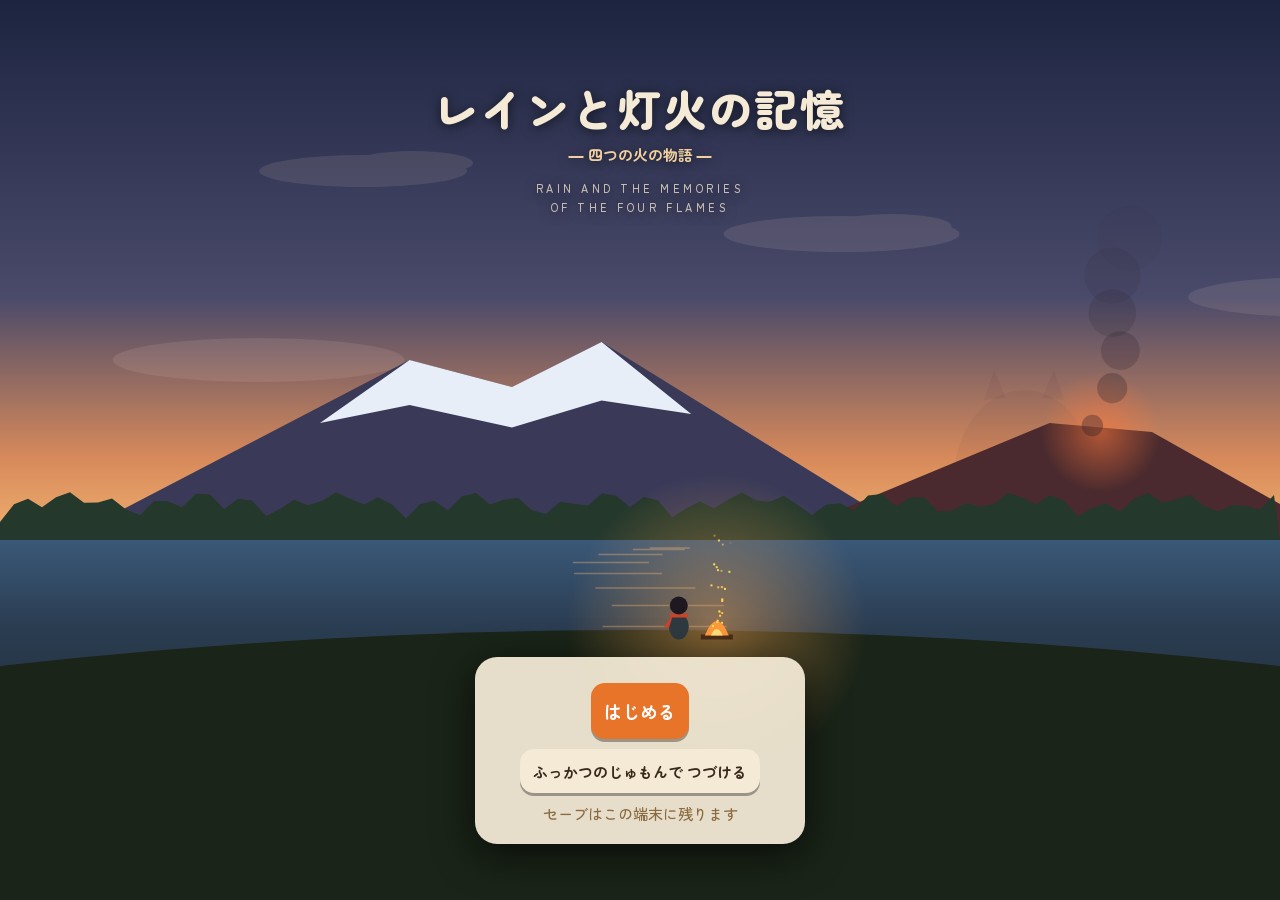
==== game/index.html @ 90c582bb "Add Visual Spec constants and richer building/tree/rock/bridge detail Based on the graphics audit re" ====
<!DOCTYPE html>
<html lang="ja">
<head>
<meta charset="utf-8">
<meta name="viewport" content="width=device-width,initial-scale=1,maximum-scale=1,user-scalable=no">
<title>レインと灯火の記憶</title>
<link rel="apple-touch-icon" href="icon-180.png?v=1">
<link rel="icon" type="image/png" sizes="192x192" href="icon-192.png?v=1">
<meta name="apple-mobile-web-app-capable" content="yes">
<meta name="mobile-web-app-capable" content="yes">
<meta name="apple-mobile-web-app-title" content="レインと灯火">
<meta name="theme-color" content="#1d2a22">
<link rel="preconnect" href="https://fonts.googleapis.com">
<link href="https://fonts.googleapis.com/css2?family=Zen+Maru+Gothic:wght@500;700;900&display=swap" rel="stylesheet">
<style>
/* VOICE: 静かで温かい。無口な少年の一人旅、ときどき冒険
   IDEA: 旅人の手帳と、たき火の鍋。村人は手描きの線画
   PICTURE: 村・森・川・雪山・火山とパパオニの砦
   COLOUR/TYPE: 草の緑、たき火の橙、手帳の生成り / Zen Maru Gothic
   LAYOUT: 全画面フィールド、上にHUDと会話、左下スティック、右下ボタン */
:root{--paper:#f4ead6;--ink:#3a2a1c;--fire:#e8742a;--deep:#1d2a22}
*{box-sizing:border-box;min-width:0;-webkit-tap-highlight-color:transparent;user-select:none;-webkit-user-select:none}
html,body{touch-action:manipulation;-webkit-text-size-adjust:100%;margin:0;height:100%;background:var(--deep);overflow:hidden;font-family:"Zen Maru Gothic",system-ui,sans-serif;color:var(--ink);overscroll-behavior:none}
#game{position:fixed;inset:0;width:100%;height:100%;display:block;touch-action:none}
.hud{position:fixed;top:0;left:0;right:0;padding:max(8px,env(safe-area-inset-top)) 10px 4px;pointer-events:none}
.hrow{display:flex;gap:6px;align-items:flex-start}
.stat{flex:1;color:var(--paper);font-weight:900;text-shadow:0 2px 0 #000a;font-size:18px;line-height:1.25}
.stat .hp{color:#ff5a5a;letter-spacing:1px}
.stat .fx{display:inline-block;font-size:12px;padding:2px 7px;border-radius:9px;margin-left:4px;text-shadow:none;vertical-align:middle}
.stat .warm{background:#e8742a;color:#fff}.stat .cold{background:#3fb6c8;color:#fff}
.stat .sub{display:block;font-size:13px;color:#ffe9a8;white-space:nowrap}
.btn,.item,.slot,button{touch-action:manipulation}
input,textarea,select{font-size:16px}
.btn{pointer-events:auto;border:0;border-radius:14px;background:var(--paper);color:var(--ink);font-family:inherit;font-weight:700;font-size:15px;line-height:1;padding:0 13px;min-height:44px;box-shadow:0 3px 0 #0005;cursor:pointer;white-space:nowrap}
.btn:active{transform:translateY(2px);box-shadow:0 1px 0 #0005}
.btn:focus-visible{outline:3px solid var(--fire);outline-offset:2px}
.btn.fire{background:var(--fire);color:#fff}
.btn:disabled{opacity:.45}
#tameBtn{position:fixed;right:max(18px,env(safe-area-inset-right));bottom:calc(max(28px,env(safe-area-inset-bottom)) + 96px);width:70px;height:70px;border-radius:50%;background:#e85a8a;color:#fff;font-size:12px;font-weight:900;line-height:1.15;border:3px solid #fff8;padding:0;display:none;place-items:center;animation:wmn .7s infinite alternate;z-index:5}
#rideBtn,#tameBtn{display:none!important}
#menuBtn{pointer-events:auto;font-size:15px;padding:8px 14px;min-height:44px}
.menuGrid{display:grid;grid-template-columns:1fr 1fr;gap:10px}.menuGrid .btn{display:flex;flex-direction:column;align-items:center;gap:2px;font-size:28px;padding:14px 6px;min-height:92px}.menuGrid b{font-size:17px}.menuGrid small{font-size:11px;font-weight:400;opacity:.8}
#actBtn{position:fixed;right:max(18px,env(safe-area-inset-right));bottom:calc(max(28px,env(safe-area-inset-bottom)) + 96px);width:84px;height:84px;border-radius:50%;padding:4px;background:var(--fire);color:#fff;display:flex!important;flex-direction:column;align-items:center;justify-content:center;line-height:1.05;touch-action:none;border:4px solid #fff4;box-shadow:0 4px 0 #0003}
#actBtn i{font-style:normal;font-size:24px}#actBtn span{font-size:10.5px;font-weight:900;max-width:72px;white-space:normal;word-break:break-all;overflow:hidden;display:-webkit-box;-webkit-line-clamp:2;-webkit-box-orient:vertical}#actBtn.off{background:#5a4a3a;opacity:.55}
#dodgeBtn{position:fixed;right:calc(max(18px,env(safe-area-inset-right)) + 96px);bottom:max(28px,env(safe-area-inset-bottom));width:62px;height:62px;border-radius:50%;padding:0;font-size:13px;font-weight:900;background:#3a7ab8;color:#fff;touch-action:none;border:3px solid #fff4}
#quick{position:fixed;right:max(14px,env(safe-area-inset-right));bottom:calc(max(28px,env(safe-area-inset-bottom)) + 192px);display:flex;flex-direction:column;gap:6px;z-index:4}
#quick .qs{width:46px;height:46px;border-radius:12px;padding:0;position:relative;background:#fff8eacc;border:2px solid #8a5a30;display:grid;place-items:center;overflow:hidden}#quick .qs .dpic{transform:scale(.8);margin:0}#quick .qs b{position:absolute;right:2px;bottom:0;font-size:11px;color:#5a3418}#quick .qs.empty{color:#8a5a30;font-size:18px;opacity:.55}#quick .qs.none{opacity:.45}
#suggest{position:fixed;left:10px;right:10px;top:calc(max(8px,env(safe-area-inset-top)) + 62px);max-width:520px;margin:0 auto;background:#1e2a3acc;color:#fff;border-radius:14px;padding:8px 10px;display:none;align-items:center;gap:8px;z-index:6;font-weight:700;font-size:14px}#suggest.on{display:flex}#suggest span{flex:1}#suggest .btn{font-size:13px;padding:6px 10px}#suggest .sx{background:#fff3;color:#fff}
#memOv{position:fixed;inset:0;z-index:8;display:none;align-items:flex-end;justify-content:center;padding:0 12px calc(max(20px,env(safe-area-inset-bottom)) + 10px);background:radial-gradient(ellipse at center,rgba(255,230,180,0) 30%,rgba(90,60,30,.45) 100%)}#memOv.on{display:flex}.memBox{background:#fff6e4ee;border:3px solid #b08a50;border-radius:16px;padding:12px 16px;max-width:520px;width:100%;text-align:center}.memBox b{color:#8a5a2a}.memBox p{font-size:16px;font-weight:700;margin:6px 0}.memBox small{color:#9a7a50}
#talk.pulse{animation:tp .4s}@keyframes tp{50%{transform:scale(1.03)}}
.qstar{position:absolute;top:2px;right:4px;font-size:15px;color:#ccb89a;padding:2px 4px}.qstar.on{color:#f0a020}.item{position:relative}
.eqTop{display:flex;gap:10px;align-items:center}#eqPrev{background:#fff8ea;border:2px solid #d8b888;border-radius:12px;image-rendering:pixelated;flex:none}.eqSlots{font-size:13px;line-height:1.7}.eqS b{display:inline-block;width:6.5em;color:#8a5a2a}
.eqList{display:grid;gap:6px}.eqI{font-family:inherit;text-align:left;background:#fffaf0;border:2px solid #d8b888;border-radius:10px;padding:6px 10px}.eqI.on{border-color:#f0a020;box-shadow:0 0 0 2px #ffd060}.eqI small{display:block;color:#7a6040;font-size:11px}.eqSets{display:grid;gap:6px}.eqSet{display:flex;gap:6px}.eqSet .btn{flex:1;font-size:13px}.eqSet .sm{flex:none}
#atkBtn{position:fixed;right:max(18px,env(safe-area-inset-right));bottom:max(28px,env(safe-area-inset-bottom));width:84px;height:84px;border-radius:50%;background:#c8442c;color:#fff;font-size:16px;font-weight:900;border:4px solid #fff3;padding:0;touch-action:none}
#wpnBtn{position:fixed;right:calc(max(18px,env(safe-area-inset-right)) + 104px);bottom:calc(max(28px,env(safe-area-inset-bottom)) + 74px);width:50px;height:50px;border-radius:50%;padding:0;display:none;place-items:center;touch-action:none}
#wpnBtn img{width:38px;height:38px}
.li img{width:44px;height:44px;flex:none}
#rideBtn{position:fixed;right:max(18px,env(safe-area-inset-right));bottom:calc(max(28px,env(safe-area-inset-bottom)) + 160px);min-height:46px;font-size:14px;display:none;background:#5a8ad8;color:#fff;touch-action:none}
.lvbar{display:inline-block;width:70px;height:6px;background:#0006;border-radius:3px;vertical-align:middle;margin-left:4px;overflow:hidden}.lvbar i{display:block;height:100%;background:#ffd84a}

#toast{position:fixed;left:50%;bottom:150px;transform:translateX(-50%);background:#000b;color:var(--paper);padding:8px 16px;border-radius:20px;font-weight:700;font-size:15px;opacity:0;transition:opacity .3s;pointer-events:none;white-space:nowrap;max-width:92vw;overflow:hidden;text-overflow:ellipsis}
#toast.on{opacity:1}
#talk{position:fixed;left:10px;right:10px;top:calc(max(8px,env(safe-area-inset-top)) + 62px);max-width:560px;margin:0 auto;background:var(--paper);border-radius:16px;padding:10px 14px;box-shadow:0 6px 24px #0007;display:none;border:3px solid #6a4a2a}
#talk b{display:block;font-size:14px;color:#8a5a2a}
#talk p{margin:3px 0 6px;font-size:15px;font-weight:700}
#talk .hint{font-size:13px;color:#8a6a40}
.sheet{position:fixed;left:0;right:0;bottom:0;max-height:86%;background:var(--paper);border-radius:22px 22px 0 0;padding:18px 16px max(18px,env(safe-area-inset-bottom));box-shadow:0 -8px 30px #0006;transform:translateY(105%);transition:transform .28s ease;overflow-y:auto;max-width:640px;margin:0 auto;z-index:4}
.sheet.on{transform:none}
.mic{display:inline-block;vertical-align:middle;background:url(monbook.png?v=2) no-repeat;image-rendering:pixelated;flex:none}.monbook .mb{font-family:inherit;cursor:pointer}.monbook .mb.sel{border-color:#f0a020;box-shadow:0 0 0 2px #ffd060}
.nkGrid{display:grid;grid-template-columns:repeat(auto-fill,minmax(92px,1fr));gap:6px;margin:6px 0}.nkPick{font-family:inherit;background:#fffaf0;border:2px solid #d8b888;border-radius:10px;padding:4px;text-align:center;font-size:11px}.nkPick b{display:block}.nkPick small{color:#9a7a50}.nkPick.on{border-color:#c06ae8;box-shadow:0 0 0 2px #e0b8ff}.fz{display:flex;align-items:center;gap:6px;font-size:12px;margin:3px 0;background:#fff7e6;border-radius:8px;padding:2px 6px;min-height:34px}.fz.un{color:#8a7a60}.fz i{font-style:normal;background:#c06ae8;color:#fff;border-radius:6px;padding:0 4px;font-size:10px}.fzK{display:block;margin:8px 0;font-size:13px}
.nk{background:#fffaf0;border:2px solid #d8b888;border-radius:12px;padding:8px;margin:6px 0;font-size:13px;line-height:1.5}.nk.on{border-color:#f0a020;box-shadow:0 0 0 2px #ffd060}.nk .btn{margin-top:6px;font-size:13px;padding:6px 12px}.nkBar{display:inline-block;width:70px;height:7px;background:#ddd;border-radius:4px;vertical-align:middle;overflow:hidden}.nkBar i{display:block;height:100%;background:#6ac84a}.nkSk span{display:inline-block;background:#ffe8b0;border-radius:8px;padding:0 6px;margin:2px;font-size:11px}.nkSk span.un{background:#eee;color:#999}
#mg{position:fixed;inset:0;z-index:70;display:none;background:#1a120c;touch-action:none}#mg.on{display:block}#mgCv{position:absolute;inset:0;width:100%;height:100%}
#mgTop{position:absolute;left:0;right:0;top:calc(env(safe-area-inset-top) + 44px);display:flex;justify-content:space-between;align-items:center;padding:0 10px;pointer-events:none}#mgTop b{color:#fff;font-size:14px;text-shadow:0 1px 2px #000}#mgTop button{pointer-events:auto;font-size:13px;padding:6px 12px}
#mgPanel{position:absolute;left:0;right:0;bottom:0;max-height:78%;overflow-y:auto;padding:10px}.mgRes{background:var(--paper);border:3px solid #7a4a26;border-radius:16px;padding:12px;max-width:520px;margin:0 auto;text-align:center}.mgRes h3{margin:4px 0}.mgRes h3.gold{color:#d08a00;font-size:24px}.mgRes .big{font-size:24px;font-weight:900;margin:4px 0}.mgRes .li{text-align:left}.mgRes img{image-rendering:pixelated}
.mgTip{background:#000a;color:#fff;border-radius:12px;padding:6px 10px;max-width:360px;margin:0 auto;text-align:center;font-size:13px}.mgRec p{font-size:13px;margin:6px 2px}

.wm{position:relative;border:3px solid #6a4020;border-radius:14px;overflow:hidden;line-height:0}.wm>img{width:100%;display:block;image-rendering:pixelated}
.wmL{position:absolute;transform:translate(-50%,-50%);line-height:1.1;white-space:nowrap;font-size:9px;font-weight:900;color:#fff8e6;background:rgba(58,36,20,.9);border:1px solid #f0d8a0;border-radius:999px;padding:1px 5px;text-align:center;font-family:inherit}
.wmL small{display:block;font-size:8.5px;color:#ffd84a}.wmL.lock{background:rgba(40,40,48,.88);color:#c8c8d0;border-color:#888}.wmL.home{background:linear-gradient(#8a4a20,#5a2a10);font-size:10.5px;border-color:#ffd84a}.wmL.new{animation:wmn 1s infinite alternate}@keyframes wmn{to{box-shadow:0 0 0 4px #ffd84a}}
.wmTop{position:absolute;right:4px;top:4px;line-height:1.2;text-align:right}.wmTop span{display:block;background:rgba(58,36,20,.92);color:#fff8e6;border:1px solid #f0d8a0;border-radius:999px;padding:1px 6px;margin-bottom:2px;font-size:9.5px;font-weight:900}
.wmBtns{position:absolute;left:4px;right:4px;bottom:4px;display:flex;justify-content:space-between;line-height:1.1}.wmBtns button{font:inherit;font-size:10px;font-weight:900;background:#fff3d8;color:#5a3418;border:1.5px solid #8a5a30;border-radius:999px;padding:3px 9px}
.wmMe{position:absolute;width:12px;height:12px;border-radius:50%;background:#cc3a2c;border:2px solid #fff;transform:translate(-50%,-50%);animation:wmn 0.8s infinite alternate}

.dpic,.ipic{display:block;margin:0 auto 2px;background-repeat:no-repeat;image-rendering:pixelated}.dpic{width:48px;height:48px;background-image:url(dishes.png?v=1)}.ipic{width:40px;height:40px;background-image:url(ings.png?v=1)}.dpic.gold{filter:sepia(.6) saturate(2) brightness(1.1)}.dpic.perfect{filter:drop-shadow(0 0 4px #ffd84a)}
.card .dpic{transform:scale(2);margin:30px auto 28px}.slot .ipic{width:40px;height:40px;transform:scale(.85)}.li .dpic{flex:none;margin:0}
.rbook{background:linear-gradient(#f6e7c8,#ecd5a6);border:3px solid #7a4a26;border-radius:16px;padding:8px;box-shadow:inset 0 0 0 2px #f9efd8}
.rbHead{display:flex;align-items:center;gap:8px;background:linear-gradient(#8a5a30,#6a4020);color:#fff3d8;border-radius:12px;padding:4px 10px 4px 4px;margin-bottom:8px}.rbHead img{width:56px;height:43px;image-rendering:pixelated}.rbHead b{font-size:19px;letter-spacing:.06em}.rbHead small{display:block;font-size:11px;opacity:.9}
.rbTabs{display:flex;gap:4px;margin-bottom:6px;overflow-x:auto}.rbTabs button{flex:1 0 auto;font:inherit;font-weight:700;font-size:13px;border:2px solid #9a6a3a;background:#fff4dc;color:#5a3418;border-radius:10px 10px 4px 4px;padding:6px 8px}.rbTabs button.on{background:linear-gradient(#ffb340,#f08a1a);color:#fff;border-color:#c06a10}
.rbCats{display:flex;gap:4px;overflow-x:auto;padding-bottom:4px;margin-bottom:6px}.rbCats button{flex:none;font:inherit;font-size:12px;font-weight:700;border:1.5px solid #c8a070;background:#fffaf0;color:#6a4020;border-radius:999px;padding:3px 10px}.rbCats button.on{background:#e8742a;color:#fff;border-color:#c05a10}
.rbCount{font-weight:900;color:#5a3418;margin:2px 4px 6px}.rbGrid{display:grid;grid-template-columns:repeat(auto-fill,minmax(74px,1fr));gap:6px}
.rc{background:#fffaf0;border:2px solid #d8b888;border-radius:10px;padding:4px 2px 5px;text-align:center;font-size:10.5px;font-weight:700;line-height:1.2;color:#4a2a14;position:relative;cursor:pointer;font-family:inherit}.rc.sel{border-color:#f0a020;box-shadow:0 0 0 2px #ffd060}.rc .st{position:absolute;top:2px;right:3px;font-size:9px;color:#d08a00}.rc svg{width:40px;height:40px;display:block;margin:4px auto}.rc.un .dpic,.rc.un .ipic,.rc.un svg{filter:brightness(0) opacity(.22)}.rc.un b{color:#a89070}.rc small{display:block;color:#9a7a50;font-weight:400}
.rbDet{display:flex;gap:10px;align-items:center;background:#fff7e6;border:2px solid #d8b888;border-radius:12px;padding:8px;margin-top:8px}.rbDet .dpic{transform:scale(1.5);margin:14px 18px}.rbDet h4{margin:0 0 2px;font-size:15px;color:#5a3418}.rbDet p{margin:2px 0;font-size:12px}.rbNeed{display:flex;flex-wrap:wrap;gap:4px;margin-top:4px}.rbNeed span{display:inline-flex;align-items:center;gap:2px;background:#fff;border:1px solid #e0c8a0;border-radius:8px;padding:1px 6px 1px 1px;font-size:11px}.rbNeed .ipic{width:40px;height:40px;transform:scale(.6);margin:-8px}

.monbook{display:grid;grid-template-columns:repeat(auto-fill,minmax(66px,1fr));gap:6px;margin-top:6px}.monbook .mb{background:#fff8ea;border:1.5px solid #e2cfa8;border-radius:10px;padding:4px 2px 5px;text-align:center;font-size:10px;line-height:1.25}.monbook i{image-rendering:pixelated;display:block;width:60px;height:60px;margin:0 auto;background:url(monbook.png?v=2) no-repeat;background-size:540px 360px}.monbook .un i{filter:brightness(0);opacity:.22}.monbook b{display:block;font-weight:700}.monbook small{color:#9a7a50}
.sheet h2{margin:0 0 4px;font-size:22px;font-weight:900;padding-right:80px}
.sheet h3{margin:16px 0 6px;font-size:17px}
.sheet .sub{margin:0 0 12px;font-size:14px;color:#7a6248}
.close{position:absolute;right:12px;top:12px}
.grid{display:grid;grid-template-columns:repeat(auto-fill,minmax(80px,1fr));gap:8px}
.item{border:2px solid #cdb994;background:#fffaf0;border-radius:14px;padding:6px 4px;text-align:center;font-family:inherit;font-weight:700;font-size:13px;line-height:1.25;color:var(--ink);cursor:pointer;min-height:80px;position:relative}
.item svg{width:36px;height:36px;display:block;margin:0 auto 2px}
.item .n{position:absolute;right:5px;top:3px;font-size:12px;color:#8a6a40}
.item .tag{display:block;font-size:11px;color:#c0602a}
.item:disabled{opacity:.35}
.list{display:grid;gap:8px}
.li{display:flex;gap:10px;align-items:center;background:#fffaf0;border:2px solid #cdb994;border-radius:14px;padding:8px 10px}
.li svg{width:40px;height:40px;flex:none}
.li .t{flex:1;font-weight:700;font-size:15px;line-height:1.3}
.li .t small{display:block;font-weight:500;font-size:12px;color:#8a6a40}
.li .p{white-space:nowrap;font-weight:900}
.slots{display:flex;gap:8px;justify-content:center;margin:6px 0 12px}
.slot{width:54px;height:54px;border-radius:50%;border:2px dashed #b89c6c;background:#fff6e4;display:grid;place-items:center;cursor:pointer;padding:0}
.slot svg{width:34px;height:34px}
.row{display:flex;gap:8px;justify-content:center;margin:10px 0;flex-wrap:wrap}
.book .item{min-height:98px;cursor:default}
.book .unk{color:#b5a07c}
.hint2{font-size:11px;font-weight:500;color:#8a6a40;margin-top:2px}
#codeBox{width:100%;font:16px/1.4 monospace;padding:8px;border:2px solid #cdb994;border-radius:12px;background:#fffaf0;color:var(--ink);user-select:text;-webkit-user-select:text;word-break:break-all}
.quest{background:#fffaf0;border:2px solid #cdb994;border-radius:12px;padding:8px 12px;margin-bottom:6px;font-size:14px}
.quest.done{opacity:.5}
.overlay{position:fixed;inset:0;display:none;place-items:center;background:#000a;padding:20px;z-index:5}
.overlay.on{display:grid}
#title{background:#141c20;place-items:stretch;padding:0;grid-template-rows:1fr auto}
#titleBg{position:absolute;inset:0;width:100%;height:100%}
#title .tHead{position:relative;text-align:center;color:#f4ead6;padding:calc(max(20px,env(safe-area-inset-top)) + 7vh) 16px 0;text-shadow:0 2px 12px #0009}
#title h1{margin:0;font-size:clamp(28px,8.6vw,44px);font-weight:900;letter-spacing:.04em;line-height:1.15}
#title .tSub{margin:10px 0 0;font-size:15px;font-weight:700;color:#f0d0a0}
#title .tEn{margin:14px 0 0;font-size:11px;font-weight:500;letter-spacing:.32em;line-height:1.8;color:#e0d4c4;opacity:.85}
#title .tCard{position:relative;margin:0 auto calc(max(20px,env(safe-area-inset-bottom)) + 4vh);background:rgba(244,234,214,.94);max-width:330px;width:calc(100% - 40px);padding:16px}
.card{background:var(--paper);border-radius:22px;padding:22px;text-align:center;max-width:340px;width:100%;box-shadow:0 10px 40px #000a}
.card svg{width:110px;height:110px}
.card h3{margin:6px 0 2px;font-size:24px;font-weight:900;text-wrap:balance}
.card p{margin:4px 0;font-size:15px}
.new{display:inline-block;background:var(--fire);color:#fff;border-radius:10px;padding:2px 10px;font-weight:900;font-size:13px}
.great{display:inline-block;background:#ffd84a;color:#6a4a00;border-radius:10px;padding:2px 10px;font-weight:900;font-size:15px;margin-left:4px}
.says{font-size:16px;color:#6a5440;margin-top:8px}
#cooking{color:var(--paper);font-weight:900;font-size:20px;text-align:center}
#cooking canvas{width:260px;height:260px}
.bar{position:relative;height:34px;border-radius:17px;background:#2a5a78;margin:16px 0;overflow:hidden}
.zone{position:absolute;top:0;bottom:0;background:#7ad86a}
.mark{position:absolute;top:-4px;bottom:-4px;width:6px;margin-left:-3px;background:#fff;border-radius:3px;box-shadow:0 0 6px #000}
#storyTap{position:fixed;inset:0;z-index:7;display:none;touch-action:none}
#storyBox{position:fixed;left:12px;right:12px;bottom:calc(max(24px,env(safe-area-inset-bottom)) + 8px);max-width:560px;margin:0 auto;background:rgba(36,26,18,.93);color:#f4ead6;border-radius:16px;padding:12px 16px 18px;z-index:8;display:none;border:2px solid #c8a060;pointer-events:none;box-shadow:0 8px 30px #0008}
#storyName{display:block;color:#ffb070;font-size:14px;min-height:1em}
#storyText{margin:4px 0 0;font-size:18px;font-weight:700;line-height:1.55}
#storyText.in{animation:sIn .35s ease}@keyframes sIn{from{opacity:0;transform:translateY(4px)}to{opacity:1;transform:none}}
#storyBox.narr #storyText{font-style:italic;color:#e8d8b8}
#storyBox i{position:absolute;right:14px;bottom:6px;font-style:normal;color:#c8a060;animation:blink 1s infinite}@keyframes blink{50%{opacity:.2}}
.kw{color:#ffd884;font-weight:900}
#storySkip{position:fixed;top:calc(max(10px,env(safe-area-inset-top)) + 4px);right:12px;z-index:9;display:none;background:rgba(36,26,18,.85);color:#f4ead6;font-size:14px}
#storyCenter{position:fixed;left:16px;right:16px;top:30%;text-align:center;z-index:8;color:#fff;display:none;pointer-events:none;text-shadow:0 2px 10px #000}
.sc-star{font-size:56px;color:#ffd84a}.sc-t{font-size:24px;font-weight:900;color:#ffe8a0;margin-top:6px}.sc-s{font-size:16px;font-weight:700;margin-top:8px}
body.story #talk,body.story #actBtn,body.story #atkBtn,body.story #wpnBtn,body.story #tameBtn,body.story #dodgeBtn,body.story #quick,body.story #suggest,body.story #rideBtn,body.story .hud .btn{display:none!important}
.aside{font-size:13px;color:#8a6a40;font-style:italic;margin:-2px 0 6px}
#fade{position:fixed;inset:0;background:#000;opacity:0;pointer-events:none;transition:opacity .6s;z-index:6}
@media(prefers-reduced-motion:reduce){.sheet{transition:none}}
</style>
</head>
<body>
<canvas id="game"></canvas>
<div class="hud"><div class="hrow">
  <div class="stat" id="stat"></div>
  <button class="btn" id="menuBtn" aria-label="メニュー">☰ メニュー</button>
</div></div>
<div id="suggest"></div>
<div id="quick"></div>
<div id="memOv"><div class="memBox"><b id="memTitle"></b><p id="memTxt"></p><small>タップで つづき</small></div></div>
<div id="talk"><b id="talkName"></b><p id="talkLine"></p><div id="talkAct"></div></div>
<div id="toast"></div>
<button class="btn" id="actBtn">料理する</button>
<button class="btn" id="atkBtn" aria-label="こうげき">こうげき</button>
<button class="btn" id="dodgeBtn" aria-label="かわす">かわす</button>
<button class="btn" id="tameBtn" aria-label="なかまにする">なかまに<br>する</button>
<button class="btn" id="wpnBtn" aria-label="武器を切りかえ"></button>
<button class="btn" id="rideBtn"></button>

<section class="sheet" id="menuSheet" aria-label="メニュー">
  <button class="btn close" data-close>とじる</button>
  <h2>メニュー</h2>
  <div class="menuGrid"><button class="btn" id="bagBtn">🎒<b>ふくろ</b><small>料理・材料</small></button><button class="btn" id="equipBtn">👕<b>そうび</b><small>服・お面</small></button><button class="btn" id="bookBtn">📖<b>手帳</b><small>図鑑・なかま</small></button><button class="btn" id="mapBtn">🗺<b>マップ</b><small>ワールドマップ</small></button><button class="btn fire" id="saveTop">💾<b>セーブ</b><small>ふっかつのじゅもん</small></button></div>
  <p class="sub">操作：左でいどう／こうげき（長押しで ため攻撃）／アクション（話す・調べる・のる など）／かわす</p>
</section>
<section class="sheet" id="equipSheet" aria-label="そうび">
  <button class="btn close" data-close>とじる</button>
  <h2>そうび</h2><div id="equipBody"></div>
</section>
<section class="sheet" id="bagSheet" aria-label="ふくろ">
  <button class="btn close" data-close>とじる</button>
  <h2>ふくろ</h2><p class="sub">料理をタップすると食べる（ハート回復・効果がつく）</p>
  <div id="bagDish" class="grid"></div>
  <h3>材料</h3>
  <div id="bagIng" class="grid"></div>
  <h3>持ち物</h3>
  <div id="bagGear" class="sub"></div>
</section>
<section class="sheet" id="cookSheet" aria-label="鍋">
  <button class="btn close" data-close>とじる</button>
  <h2>鍋に入れる</h2><p class="sub">材料を5つまで。スロットをタップで戻す</p>
  <div class="slots" id="slots"></div>
  <div class="row"><button class="btn fire" id="doCook">つくる</button><button class="btn" id="clearPot">ぜんぶ戻す</button></div>
  <div class="grid" id="cookIng"></div>
</section>
<section class="sheet" id="sellSheet" aria-label="食堂">
  <button class="btn close" data-close>とじる</button>
  <h2>ココヌ（ママヌーンの食堂）</h2><p class="sub">「料理、高く買うよ〜！」</p>
  <div class="list" id="sellList"></div>
</section>
<section class="sheet" id="shopSheet" aria-label="武器屋">
  <button class="btn close" data-close>とじる</button>
  <h2>ハドフの店</h2><p class="sub">「強い武器、そろっておるぞ」　いちばん強い武器を自動で使う</p>
  <div class="list" id="shopList"></div>
</section>
<section class="sheet" id="buildSheet" aria-label="建てる">
  <button class="btn close" data-close>とじる</button>
  <h2>家づくり</h2><p class="sub">お金と木材で建てる。木材は武器で木をたたくと取れる</p>
  <div class="list" id="buildList"></div>
</section>
<section class="sheet" id="mapSheet" aria-label="全体マップ">
  <button class="btn close" data-close>とじる</button>
  <h2>ワールドマップ</h2>
  <div class="wm" id="wm"></div>
  <h3 id="wmLocal">いまいる地方のくわしい地図</h3>
  <canvas id="mapCv" style="width:100%;display:block;border-radius:12px;border:2px solid #3a2a1c"></canvas>
  <p style="font-size:13px;margin:8px 0 0">赤い丸がレイン。<span style="background:#ffd84a;border-radius:8px;padding:0 5px">！</span>はたのみごとがある人。</p>
</section>
<section class="sheet book" id="bookSheet" aria-label="手帳">
  <button class="btn close" data-close>とじる</button>
  <h2>旅の手帳</h2>
  <div class="rbook" id="rbook"></div>
  <h3>四つの灯火</h3><div id="fireBox" class="sub"></div>
  <p class="sub" id="stageLine"></p>
  <h3>思い出</h3><div id="storyList"></div>
  <h3>ふしぎ</h3><div id="pzList"></div>
  <h3>頼まれごと</h3><div id="questList"></div>
  <h3>画質</h3>
  <div class="row" id="qualRow" style="justify-content:flex-start"></div>
  <p class="hint2" id="qualInfo"></p>
  <h3>セーブ</h3>
  <p class="sub" id="saveInfo"></p>
  <div class="row"><button class="btn fire" id="saveBtn">いまセーブする</button><button class="btn" id="codeBtn">ふっかつのじゅもんを出す</button></div>
  <textarea id="codeBox" rows="3" placeholder="ふっかつのじゅもんをここにはりつけ" aria-label="ふっかつのじゅもん"></textarea>
  <div class="row"><button class="btn" id="loadBtn">じゅもんで再開する</button></div>
  <h3>メモ</h3>
  <p class="sub">・木や岩をこうげきすると、材料が落ちることがある。水辺でこうげきすると魚がとれる。調味料は建物の中で見つかる<br>・左下をドラッグして歩く。右下で攻撃（武器が必要）。その左のボタンで武器を切りかえ<br>・ダイセンにも宝箱があるらしい<br>・ブクオフの近くの森に宝箱があるらしい<br>・料理はココヌ（ママヌーンの食堂）で売れる。武器はハドフの店で<br>・家づくりはアーチ城の西の看板で<br>・ダイセンはぽかぽか料理、ヒガシヤマはひんやり料理がないとハートが減る<br>・敵をたおすと経験値。レベルが上がるとハートが増える（3レベルごとにこうげき力もアップ）<br>・建物の前で「入る」。中の壺や箱を「しらべる」とお宝が見つかる。お宝はハドフで売れる<br>・牧場のクズモショから馬、みなとのカモメ船長からボートを買える<br>・コブンブタ、クロコブン、オヤブンブタ、パパオニに気をつけて</p>
</section>

<div id="mg"><canvas id="mgCv"></canvas><div id="mgTop"><b id="mgTitle"></b><button class="btn" id="mgClose">やめる</button></div><div id="mgPanel"></div></div>
<div class="overlay" id="cooking"><div><canvas id="potCv" width="260" height="260"></canvas><div id="cookMsg">ぐつぐつ……</div></div></div>
<div class="overlay" id="result"><div class="card" id="resCard"></div></div>
<div class="overlay" id="fish"><div class="card"><h3>魚がかかった！</h3><p>白い線が緑に入った瞬間にタップ</p><div class="bar"><div class="zone" id="zone"></div><div class="mark" id="mark"></div></div><button class="btn fire" id="reel" style="width:100%;min-height:56px;font-size:18px">つりあげる！</button></div></div>
<div class="overlay on" id="title"><canvas id="titleBg"></canvas><div class="tHead"><h1>レインと灯火の記憶</h1><p class="tSub">― 四つの火の物語 ―</p><p class="tEn">RAIN AND THE MEMORIES<br>OF THE FOUR FLAMES</p></div><div class="card tCard"><div id="titleBody"><p>セーブデータを確認しています…</p></div></div></div>
<div id="fade"></div>
<div id="storyTap"></div><div id="storyBox"><b id="storyName"></b><p id="storyText"></p><i>▼</i></div><button class="btn" id="storySkip">スキップ ▶▶</button><div id="storyCenter"></div>

<script>
{
const $=id=>document.getElementById(id);
// ================= データ =================
const ING={
 kinoko:{n:'もりキノコ',t:'mush',v:1,c:'#c98a4b'},
 pokadake:{n:'ぽかぽかダケ',t:'mush',e:'warm',v:1,c:'#e0482c'},
 yukishiro:{n:'ユキシロダケ',t:'mush',v:4,c:'#eef4fa',rare:1},
 ringo:{n:'リンゴ',t:'fruit',v:2,c:'#d8352f'},
 berry:{n:'ヤマベリー',t:'fruit',v:1,c:'#6a3fa8'},
 gold:{n:'金のリンゴ',t:'fruit',v:6,c:'#f2c230',gold:1,rare:1},
 mitsu:{n:'ハチミツ',t:'honey',v:3,c:'#f0b02a'},
 herb:{n:'野ハーブ',t:'herb',v:1,c:'#5aa04a'},
 mint:{n:'ひんやりミント',t:'herb',e:'cold',v:1,c:'#62d0d8'},
 chili:{n:'ほのおトウガラシ',t:'herb',e:'warm',v:1,c:'#e83a1a',s:'chili',rare:1},
 tamago:{n:'鳥のたまご',t:'egg',v:2,c:'#f6efe0'},
 hinotori:{n:'ヒノトリのたまご',t:'egg',v:5,c:'#f08a3a',rare:1},
 mugi:{n:'ヤマムギ',t:'grain',v:2,c:'#e2c26a'},
 sakana:{n:'カワザカナ',t:'fish',v:3,c:'#7fa6c6'},
 kani:{n:'サワガニ',t:'crab',v:2,c:'#e2603a'},
 shio:{n:'岩塩',t:'salt',v:0,c:'#f0d8e0'},
 milk:{n:'ヤギミルク',t:'milk',v:2,c:'#ffffff'},
 gyu:{n:'牛肉',t:'meat',v:3,c:'#c84040',pic:0},buta2:{n:'豚肉',t:'meat',v:3,c:'#e89a9a',pic:1},tori:{n:'鶏肉',t:'meat',v:3,c:'#f0c0a8',pic:2},hiki:{n:'ひき肉',t:'meat',v:2,c:'#d87070',pic:3},bacon:{n:'ベーコン',t:'meat',v:2,c:'#d88070',pic:4},
 sake:{n:'さけ',t:'fish',v:3,c:'#f08050',pic:5},tai:{n:'たい',t:'fish',v:4,c:'#f0a0a0',pic:6},
 ebi:{n:'えび',t:'sea',v:3,c:'#f07040',pic:8},ika:{n:'いか',t:'sea',v:2,c:'#e8b0a8',pic:9},
 cheese:{n:'チーズ',t:'dairy',v:2,c:'#f8d040',pic:12},butter:{n:'バター',t:'dairy',v:1,c:'#f8e070',pic:13},cream:{n:'生クリーム',t:'dairy',v:2,c:'#fafafa',pic:43},
 kome:{n:'米',t:'rice',v:2,c:'#f4f0e8',pic:15},panko:{n:'パン粉',t:'grain',v:1,c:'#e8d8a8',pic:16},pasta:{n:'パスタ',t:'pasta',v:2,c:'#f0d070',pic:17},
 jaga:{n:'じゃがいも',t:'veg',v:2,c:'#c8a060',pic:18},negi:{n:'たまねぎ',t:'veg',v:1,c:'#e0a050',pic:19},ninjin:{n:'にんじん',t:'veg',v:1,c:'#f08030',pic:20},tomato:{n:'トマト',t:'tomato',v:1,c:'#e83a2a',pic:21},cabbage:{n:'キャベツ',t:'veg',v:1,c:'#90c860',pic:22},lettuce:{n:'レタス',t:'veg',v:1,c:'#80c050',pic:23},
 shimeji:{n:'しめじ',t:'mush',v:1,c:'#b89870',pic:42},ichigo:{n:'いちご',t:'fruit',v:2,c:'#e83040',pic:26},lemon:{n:'レモン',t:'fruit',v:1,c:'#f8e040',pic:28},
 koshou:{n:'こしょう',t:'spice',v:0,c:'#806048',pic:31},shoyu:{n:'しょうゆ',t:'soy',v:0,c:'#402018',pic:32},miso:{n:'みそ',t:'miso',v:1,c:'#b07030',pic:33},su:{n:'酢',t:'sauce',v:0,c:'#e8d070',pic:34},oil:{n:'オリーブオイル',t:'oil',v:0,c:'#c8c040',pic:35},
 sato:{n:'砂糖',t:'sugar',v:1,c:'#ffffff',pic:37},consomme:{n:'コンソメ',t:'salt',v:0,c:'#f0a030',pic:38},ketchup:{n:'ケチャップ',t:'tomato',v:0,c:'#d02020',pic:39},mayo:{n:'マヨネーズ',t:'sauce',v:1,c:'#f8f0c0',pic:40},sauce:{n:'ソース',t:'sauce',v:0,c:'#502010',pic:41},
 curry:{n:'カレー粉',t:'spice',v:0,c:'#c08020',pic:44},ninniku:{n:'にんにく',t:'oil',v:0,c:'#f0e8d8',pic:46}
};
Object.assign(ING.kinoko,{pic:24});Object.assign(ING.ringo,{pic:25});Object.assign(ING.berry,{pic:27});Object.assign(ING.mitsu,{pic:36});Object.assign(ING.herb,{pic:29});Object.assign(ING.chili,{pic:45});Object.assign(ING.tamago,{pic:10});Object.assign(ING.mugi,{pic:14});Object.assign(ING.sakana,{pic:7});Object.assign(ING.shio,{pic:30});Object.assign(ING.milk,{pic:11});
const RECIPES=[
 {id:'tart',n:'フルーツタルト',req:['fruit','grain','egg','honey'],opt:['milk'],h:'果物・粉・たまご・甘いもの'},
 {id:'pancake',n:'ハチミツパンケーキ',req:['grain','egg','milk','honey'],opt:[],h:'ふわふわには4つ必要'},
 {id:'stew',n:'キノコのクリームシチュー',req:['milk','mush','grain'],opt:['herb','salt'],h:'ミルクとキノコと、とろみ'},
 {id:'omelet',n:'ふわとろオムレツ',req:['egg','milk','salt'],opt:['herb'],h:'たまごにミルクと塩'},
 {id:'zosui',n:'カニぞうすい',req:['crab','grain'],opt:['salt','egg','herb'],h:'川のハサミとムギ'},
 {id:'shioyaki',n:'魚の塩焼き',req:['fish','salt'],opt:[],h:'魚にひとつまみ'},
 {id:'herbfish',n:'香草焼き魚',req:['fish','herb'],opt:['salt'],h:'魚に香りをまとわせる'},
 {id:'takikomi',n:'キノコの炊き込みムギ',req:['grain','mush'],opt:['salt','herb'],h:'ムギとキノコを一緒に'},
 {id:'honeyapple',n:'ハチミツ焼きフルーツ',req:['fruit','honey'],opt:[],h:'果物に、とろり'},
 {id:'hotmilk',n:'ハチミツホットミルク',req:['milk','honey'],opt:[],h:'寝る前の一杯'},
 {id:'bread',n:'素朴なムギパン',req:['grain','salt'],opt:[],h:'粉と塩だけ'},
 {id:'soup',n:'野草のミルクスープ',req:['milk','herb'],opt:['salt','mush'],h:'ミルクに緑を浮かべて'},
 {id:'saute',n:'キノコのソテー',req:['mush'],opt:['salt','herb'],h:'キノコだけで'},
 {id:'yakifruit',n:'焼きフルーツ',req:['fruit'],opt:[],h:'果物だけで'},
 {id:'kushiyaki',n:'魚の串焼き',req:['fish'],opt:[],h:'川の魚だけで'},
 {id:'yakigani',n:'焼きガニ',req:['crab'],opt:['salt'],h:'カニだけで'},
 {id:'medama',n:'目玉焼き',req:['egg'],opt:['salt'],h:'たまごだけで'},
 {id:'itame',n:'野草いため',req:['herb'],opt:['salt'],h:'草だけで'},
 {id:'omurice',n:'オムライス',req:['rice', 'egg', 'tomato'],opt:['salt', 'meat', 'veg'],pic:1,cat:'main',h:'＠rice・＠egg・＠tomato'},
 {id:'hamburg',n:'ハンバーグデミグラス',req:['meat', 'egg', 'grain'],opt:['veg', 'salt', 'spice', 'sauce'],pic:2,cat:'meat',h:'＠meat・＠egg・＠grain'},
 {id:'roastchicken',n:'ローストチキン',req:['meat', 'herb', 'oil'],opt:['salt', 'spice', 'veg'],pic:3,cat:'meat',h:'＠meat・＠herb・＠oil'},
 {id:'beefstew',n:'ビーフシチュー',req:['meat', 'veg', 'tomato'],opt:['salt', 'herb', 'spice', 'mush'],pic:4,cat:'meat',h:'＠meat・＠veg・＠tomato'},
 {id:'curry',n:'カレーライス',req:['rice', 'meat', 'veg', 'spice'],opt:['salt', 'tomato'],pic:5,cat:'main',h:'＠rice・＠meat・＠veg・＠spice'},
 {id:'paella',n:'海鮮パエリア',req:['rice', 'sea', 'tomato'],opt:['fish', 'oil', 'herb', 'salt'],pic:6,cat:'fish',h:'＠rice・＠sea・＠tomato'},
 {id:'onigiri',n:'おにぎり',req:['rice', 'salt'],opt:['fish'],pic:7,cat:'main',h:'＠rice・＠salt'},
 {id:'dashimaki',n:'だし巻きたまご',req:['egg', 'soy'],opt:['sugar', 'salt'],pic:8,cat:'veg',h:'＠egg・＠soy'},
 {id:'meuniere',n:'サーモンのムニエル',req:['fish', 'dairy', 'grain'],opt:['salt', 'herb', 'fruit'],pic:9,cat:'fish',h:'＠fish・＠dairy・＠grain'},
 {id:'acqua',n:'アクアパッツァ',req:['fish', 'tomato', 'oil'],opt:['sea', 'herb', 'salt'],pic:10,cat:'fish',h:'＠fish・＠tomato・＠oil'},
 {id:'tempura',n:'天ぷら盛り合わせ',req:['sea', 'veg', 'grain', 'oil'],opt:['egg', 'salt'],pic:11,cat:'fish',h:'＠sea・＠veg・＠grain・＠oil'},
 {id:'lasagna',n:'ラザニア',req:['pasta', 'meat', 'tomato', 'dairy'],opt:['milk', 'herb'],pic:12,cat:'main',h:'＠pasta・＠meat・＠tomato・＠dairy'},
 {id:'gratin',n:'グラタン',req:['pasta', 'milk', 'dairy'],opt:['meat', 'sea', 'mush', 'salt'],pic:13,cat:'main',h:'＠pasta・＠milk・＠dairy'},
 {id:'teriyaki',n:'てりやきチキン',req:['meat', 'soy', 'sugar'],opt:['oil'],pic:14,cat:'meat',h:'＠meat・＠soy・＠sugar'},
 {id:'kakuni',n:'豚の角煮',req:['meat', 'soy', 'sugar', 'veg'],opt:['oil'],pic:15,cat:'meat',h:'＠meat・＠soy・＠sugar・＠veg'},
 {id:'nikujaga',n:'肉じゃが',req:['meat', 'veg', 'soy'],opt:['sugar'],pic:16,cat:'meat',h:'＠meat・＠veg・＠soy'},
 {id:'ratatouille',n:'野菜のラタトゥイユ',req:['veg', 'tomato', 'oil'],opt:['herb', 'salt'],pic:18,cat:'veg',h:'＠veg・＠tomato・＠oil'},
 {id:'caesar',n:'シーザーサラダ',req:['veg', 'dairy', 'sauce'],opt:['meat', 'egg', 'spice'],pic:19,cat:'veg',h:'＠veg・＠dairy・＠sauce'},
 {id:'potesala',n:'ポテトサラダ',req:['veg', 'egg', 'sauce'],opt:['salt', 'spice', 'meat'],pic:20,cat:'veg',h:'＠veg・＠egg・＠sauce'},
 {id:'risotto',n:'きのこのリゾット',req:['rice', 'mush', 'dairy'],opt:['milk', 'salt', 'herb'],pic:21,cat:'main',h:'＠rice・＠mush・＠dairy'},
 {id:'carbonara',n:'カルボナーラ',req:['pasta', 'egg', 'dairy', 'meat'],opt:['spice', 'salt'],pic:22,cat:'main',h:'＠pasta・＠egg・＠dairy・＠meat'},
 {id:'genovese',n:'ジェノベーゼ',req:['pasta', 'herb', 'oil'],opt:['dairy', 'salt'],pic:23,cat:'main',h:'＠pasta・＠herb・＠oil'},
 {id:'tomatosoup',n:'トマトスープ',req:['tomato', 'veg'],opt:['salt', 'herb', 'spice'],pic:24,cat:'soup',h:'＠tomato・＠veg'},
 {id:'minestrone',n:'ミネストローネ',req:['tomato', 'veg', 'pasta'],opt:['salt', 'meat', 'herb'],pic:25,cat:'soup',h:'＠tomato・＠veg・＠pasta'},
 {id:'pudding',n:'プリン',req:['egg', 'milk', 'sugar'],opt:['dairy', 'honey'],pic:26,cat:'sweet',h:'＠egg・＠milk・＠sugar'},
 {id:'shortcake',n:'ショートケーキ',req:['grain', 'egg', 'fruit', 'dairy', 'sugar'],opt:['milk'],pic:27,cat:'sweet',h:'＠grain・＠egg・＠fruit・＠dairy・＠sugar'},
 {id:'applepie',n:'アップルパイ',req:['fruit', 'grain', 'dairy', 'sugar'],opt:['spice', 'egg'],pic:28,cat:'sweet',h:'＠fruit・＠grain・＠dairy・＠sugar'},
 {id:'ramen',n:'ラーメン',req:['pasta', 'meat', 'soy', 'egg'],opt:['veg', 'salt'],pic:30,cat:'main',h:'＠pasta・＠meat・＠soy・＠egg'},
 {id:'nabe',n:'具だくさん鍋',req:['meat', 'veg', 'mush', 'soy'],opt:['fish', 'sea', 'miso'],pic:31,cat:'soup',h:'＠meat・＠veg・＠mush・＠soy'},
 {id:'blt',n:'BLTサンド',req:['grain', 'meat', 'veg', 'tomato'],opt:['sauce', 'dairy'],pic:32,cat:'main',h:'＠grain・＠meat・＠veg・＠tomato'},
 {id:'pizza',n:'ピザ',req:['grain', 'tomato', 'dairy', 'herb'],opt:['meat', 'oil'],pic:33,cat:'main',h:'＠grain・＠tomato・＠dairy・＠herb'},
 {id:'oyakodon',n:'親子丼',req:['rice', 'meat', 'egg', 'soy'],opt:['veg', 'sugar'],pic:34,cat:'main',h:'＠rice・＠meat・＠egg・＠soy'},
 {id:'gyudon',n:'牛丼',req:['rice', 'meat', 'soy'],opt:['veg', 'sugar'],pic:35,cat:'main',h:'＠rice・＠meat・＠soy'},
 {id:'misoshiru',n:'味噌汁',req:['miso', 'veg'],opt:['mush', 'fish', 'sea'],pic:36,cat:'soup',h:'＠miso・＠veg'},
 {id:'berrytart',n:'ベリータルト',req:['fruit', 'grain', 'dairy'],opt:['sugar', 'egg', 'honey'],pic:37,cat:'sweet',h:'＠fruit・＠grain・＠dairy'},
 {id:'mystery',n:'ふしぎな料理',req:[],opt:[],h:'組み合わせが合わないとき'}
];
const FX={warm:'ぽかぽか',cold:'ひんやり'};
const tagName={mush:'キノコ',fruit:'果物',honey:'ハチミツ',herb:'草',egg:'たまご',grain:'ムギ・粉',fish:'魚',crab:'カニ',salt:'塩',milk:'ミルク',meat:'肉',sea:'えび・いか',dairy:'チーズ・バター',rice:'米',pasta:'パスタ',veg:'やさい',tomato:'トマト',spice:'スパイス',soy:'しょうゆ',miso:'みそ',sauce:'ソース類',oil:'オイル',sugar:'砂糖'};
RECIPES.forEach(r=>{if(r.h&&r.h.includes('＠'))r.h=r.req.map(t=>tagName[t]).join('・')});
{const PM={stew:[0,'soup'],shioyaki:[17,'fish'],tart:[29,'sweet'],takikomi:[null,'main'],omelet:[null,'veg'],pancake:[null,'sweet'],zosui:[null,'main'],herbfish:[null,'fish'],honeyapple:[null,'sweet'],hotmilk:[null,'drink'],bread:[null,'main'],soup:[null,'soup'],saute:[null,'veg'],yakifruit:[null,'sweet'],kushiyaki:[null,'fish'],yakigani:[null,'fish'],medama:[null,'veg'],itame:[null,'veg'],mystery:[null,'other']};RECIPES.forEach(r=>{const m=PM[r.id];if(m){if(m[0]!=null)r.pic=m[0];r.cat=m[1]}})}
const WEAPONS=[
 {id:'stick',n:'木の棒',atk:1,p:0,type:'melee',cd:.32,reach:26,r:36,d:'ブクオフの森の宝箱にあった'},
 {id:'wsword',n:'木の剣',atk:2,p:40,type:'melee',cd:.3,reach:26,r:38,d:'軽くて使いやすい'},
 {id:'makibishi',n:'マキビシ',atk:3,p:100,type:'trap',cd:3,d:'まわりにまく。ふんだ敵にダメージ'},
 {id:'shuriken',n:'ホシシュリケン',atk:2,p:120,type:'throw',cd:.3,d:'まっすぐ飛ぶ。遠くの敵に'},
 {id:'futsu',n:'フツノケン',atk:3,p:150,type:'melee',cd:.28,reach:30,r:40,d:'すきとおった刃の、きれいな剣'},
 {id:'boomerang',n:'ブーメラン',atk:2,p:180,type:'boom',cd:.2,d:'行って帰ってくる。行きと帰りで2回当たる'},
 {id:'tsuki',n:'ツキノケン',atk:4,p:0,type:'melee',cd:.42,reach:0,r:64,wide:1,d:'ぐるっと一回転して、まわり全部を切る'},
 {id:'habakudan',n:'ハバクダン',atk:8,p:350,type:'bomb',cd:2.2,d:'歯の形のばくだん。投げるとドカンと広く'},
 {id:'hono',n:'ホノウケン',atk:5,p:450,type:'melee',cd:.3,reach:30,r:44,fire:1,d:'炎の刃。パパオニに立ち向かうなら'},
 {id:'hammer',n:'ブチコロハンマー',atk:8,p:650,type:'melee',cd:.85,reach:30,r:66,heavy:1,d:'重いけど最強。地面ごとたたきつける'}
];
const BUILDS=[
 {id:'house',n:'おうち',lv:[{n:'テント',g:30,w:5},{n:'小屋',g:120,w:15},{n:'大きな家',g:300,w:30}],d:'近くで「休む」とハート全回復'},
 {id:'farm',n:'畑',lv:[{n:'畑',g:80,w:8}],d:'野ハーブ・ヤマムギ・ベリーが育つ'},
 {id:'coop',n:'ニワトリ小屋',lv:[{n:'ニワトリ小屋',g:100,w:10}],d:'たまごが取れる'},
 {id:'flower',n:'花だん',lv:[{n:'花だん',g:20,w:3}],d:'村がちょっと華やぐ'}
];
const STAGES=['','アーチ城とその南','ヒバシの北とダイセン','もえるヒガシヤマ'];
const NPCS=[
 {id:'hana',n:'ハナばあちゃん',x:300,y:1640,draw:'granny',qs:[
  {t:'r',id:'medama',s:'おなかがすいたねえ。目玉焼きでも食べたいよ'},
  {t:'r',id:'stew',s:'夜は冷えるねえ。キノコのクリームシチューが恋しいよ'},
  {t:'fx',fx:'warm',s:'ダイセンの話を聞いたら冷えてきた。ぽかぽかする料理をおくれ'}],th:'ありがとうねえ……あったかい味だ',done:'いつもありがとうね、レイン'},
 {id:'gon',n:'サカナヤ',x:1005,y:2130,draw:'sakana',qs:[
  {t:'r',id:'shioyaki',s:'魚はな、塩焼きにかぎるんだ'},
  {t:'r',id:'zosui',s:'カニぞうすいで温まりてえなあ'},
  {t:'fx',fx:'cold',s:'ヒガシヤマの熱い湖で釣りがしたい。ひんやり料理を頼む'}],th:'うめえ！おまえ、いい腕してるな',done:'今度いっしょに釣りいこうぜ'},
 {id:'mina',n:'ミナ',host:'mamanun',x:360,y:2140,draw:'mina',qs:[
  {t:'r',id:'yakifruit',s:'ねえねえ、甘いのちょうだい！焼きフルーツ！'},
  {t:'r',id:'pancake',s:'ハチミツパンケーキって食べてみたい！'},
  {t:'gold',s:'ダイセンに金色のリンゴがあるんだって！それで何か作って！'}],th:'わあ！おいしい！レインすごい！',done:'レインのごはん、だいすき！'},
 {id:'michiru',n:'みちる',x:1060,y:1270,wander:45,draw:'michiru',qs:[
  {t:'r',id:'hotmilk',s:'すいりしてたら、おなかすいちゃった。ハチミツホットミルクがのみたいな'},
  {t:'r',id:'tart',s:'みんなでたべる、フルーツタルトをつくって！'}],th:'しんじつは、いつもおいしい！ありがとう！',done:'つぎのなぞも、いっしょにとこうね'},
 {id:'akarun',n:'あかる',x:350,y:403,room:'ooji',rx:320,ry:160,draw:'akarun',qs:[
  {t:'r',id:'soup',s:'こんにちは！やさしい味の、野草のミルクスープがほしいな'},
  {t:'r',id:'omelet',s:'ふわとろオムレツ、つくれる？'}],th:'わあ、おいしい！にこにこしちゃう',done:'今日もいい天気だね！'},
 {id:'oka',n:'オーカ',host:'yusa',x:1000,y:388,draw:'oka',qs:[
  {t:'r',id:'takikomi',s:'おなかペッコペコ！キノコの炊き込みムギ！'},
  {t:'heal',n:12,s:'もっともっと！ハート6つ分くらいのでっかいごはん！'}],th:'うっまーーーい！！',done:'ごちそうさまーー！'},
 {id:'yoshi',n:'ヨシヨシ',host:'hori',x:300,y:1128,draw:'yoshi',qs:[
  {t:'fx',fx:'cold',s:'……あついねえ……ひんやりするもの、ない……？'},
  {t:'r',id:'herbfish',s:'……香草焼き魚……いいにおい……'}],th:'……おいしい……ねむくなってきた……',done:'……すやぁ……'},
 {id:'saku',n:'リク',x:1290,y:1370,wander:70,draw:'riku',qs:[
  {t:'r',id:'kushiyaki',s:'ぼくリク！ さかなの串焼き、食べてみたい！ 作って！'},
  {t:'r',id:'yakigani',s:'こんどはカニ！ 焼きガニがいいな！'}],th:'うまーい！ ルカにも教えなきゃ！',done:'ルカと探検してくるね！'},
 {id:'mamanun',n:'ママヌーン',x:650,y:1728,room:'kokonu',rx:300,ry:160,wander:30,draw:'mamanun',shop:'sell',qs:[
  {t:'r',id:'bread',s:'うちの食堂でパンを出したいの。素朴なムギパン、作ってくれる？'}],th:'まあ、いい焼き色！お店に出すわね',done:'料理ができたら持ってきてね、高く買うよ〜'},
 {id:'yusa',n:'ハドフ',x:1390,y:1885,draw:'hadof',shop:'weapon',qs:[],done:'武器もお宝の買い取りも、まかせておけ！'},
 {id:'mou',n:'クズモショ',x:650,y:2905,draw:'kuzu',sell:'horse',qs:[
  {t:'r',id:'honeyapple',s:'うちの馬たちに、ハチミツ焼きフルーツを食べさせてやりたいんだ'},
  {t:'r',id:'pancake',s:'朝ごはんにハチミツパンケーキが食べたいなあ'}],th:'ありがとう！馬たちも大よろこびだ',done:'馬に乗ったら、草原をかけまわってみな'},
 {id:'tsuyoshi',n:'ルカ',x:1180,y:2470,wander:60,draw:'ruka',qs:[
  {t:'kill',n:10,s:'ルカだよ！ モンスターを10ぴきたおしたら、ぼくの子分にしてあげる！'},
  {t:'kill',n:50,s:'すごい！ 次は50ぴき！ レベルも上がるよ！'}],th:'レインつよーい！',done:'レベルを上げて、パパオニをやっつけろ！'},
 {id:'hori',n:'プクオフ',x:1490,y:1720,draw:'pukuof',qs:[
  {t:'t',id:'book',s:'ブクオフのどこかに「古い地図の本」があるはずじゃ。見つけてきてくれんか'},
  {t:'t',id:'ruby',s:'ふるい洞くつにはルビーが眠っておるらしい。ひとつ見せておくれ'},
  {t:'t',id:'crown',s:'アーチ城の奥に、むかしの王かんがあるという……かぎは海のむこうじゃ'}],th:'おお！これはすばらしい発見じゃ！',done:'お宝はハドフで売れるぞ。建物の中をよくしらべるのじゃ'},
 {id:'kamome',n:'カモメ船長',x:3450,y:2020,draw:'captain',sell:'boat',qs:[
  {t:'r',id:'herbfish',s:'うまい香草焼き魚を食わせてくれたら、船のことを教えてやろう'},
  {t:'fx',fx:'warm',s:'海の上は冷える。ぽかぽか料理をたのむ'}],th:'うまい！おまえ、いい船乗りになれるぞ',done:'東の海に、ひみつの島があるらしいぞ'},
 {id:'pikari',n:'ピカリさん',host:'kamome',x:3460,y:1178,draw:'keeper',qs:[
  {t:'r',id:'stew',s:'夜の見張りは冷えるんです。キノコのクリームシチューがほしいな'},
  {t:'heal',n:16,s:'ハート8つ分くらいの、元気が出るごはんを！'}],th:'あったまる……ありがとう',done:'灯台の中も見ていっていいですよ'},
 {id:'uwasa',n:'うわさラーメンのおかみ',x:545,y:1410,draw:'mamanun',qs:[],done:'うちのラーメン、今日もうわさ通りの味だよ〜'}
];
const TOTAL=NPCS.reduce((s,n)=>s+n.qs.length,0)+1;
const STORY_DEF=()=>({chapter:0,introSeen:0,firstMemorySeen:0,fourFiresExplained:0,bridgeReady:0,bridgeStorySeen:0,photoSeen:0,stars:0,snowFireRecovered:0,seaFireRecovered:0,mountainFireRecovered:0,papaOniTruthSeen:0,blackFireDefeated:0,endingSeen:0,fireForest:0,fireSea:0,fireFlame:0,fireMemory:0,memFrag:{}});
const FIRE_KEYS=['fireForest','fireSea','fireFlame','fireMemory'];
const fireCount=()=>FIRE_KEYS.filter(k=>S.story&&S.story[k]).length;
const MEMFRAG_TOTAL=7;
const memFragCount=()=>Object.keys((S.story&&S.story.memFrag)||{}).length;
function fixStory(){S.story=Object.assign(STORY_DEF(),S.story||{});S.story.memFrag=S.story.memFrag||{};if(S.stage>=2&&!S.story.bridgeStorySeen){S.story.bridgeStorySeen=1;S.story.bridgeReady=1}
 // 旧セーブからの移行：すでにパパオニを3回たおしている（旧GAME CLEAR）のに、灯火が一つも無い場合は、
 // 最初の3つの灯火はすでに得たものとして扱う（第四章・記憶の灯火だけは新規コンテンツなので0のまま）
 if(S.oniDown&&fireCount()===0){S.story.fireForest=1;S.story.fireSea=1;S.story.fireFlame=1}
 // 旧セーブ移行：記憶（S.memories）をすでに見ていた既存5つの記憶は、かけらとしてそのまま数える
 ['m_bridge','m_house','m_cave','m_tree','m_light'].forEach(id=>{if(S.memories&&S.memories[id])S.story.memFrag[id]=1})}
function fireObjective(){
 if(S.story.blackFireDefeated)return'世界に、また色がもどってきた';
 if(S.story.fireMemory)return'ヒガシヤマで、黒い火の本体と向きあおう';
 if(S.story.fireFlame)return`記憶のかけらを集めよう（${memFragCount()}/${MEMFRAG_TOTAL}）`;
 if(S.story.fireSea)return'パパオニの砦（ヒガシヤマ）を目指そう';
 if(S.story.fireForest)return'灯台に火をともし、海の灯火を探そう';
 if(S.story.introSeen)return'森の奥の灯火を探そう';
 return'村のみんなと話してみよう';
}

// ================= セーブ =================
const DEF=()=>({world:{t:.3,day:1},secrets:{},memories:{},chestsOpened:{},flags:{},quick:[],gear:{owned:['bouken'],eq:{head:null,body:'bouken',feet:null,mask:null,acc:null},sets:[null,null,null]},story:STORY_DEF(),pz:{},mk:{},ig:{},mat:{},mini:{},wq:{},mfarm:{plots:[]},archkun:akDef(),ownedMonsters:[],activeCompanion:null,monsterDex:{},monsterSettings:{tactic:'gangan'},monsterFarm:{},fusionRecipes:{},discoveredFusions:{},lv:1,exp:0,kills:0,tre:{},srch:{},got:{},veh:{horse:0,boat:0},islandChest:0,bag:{},dishes:[],found:{},q:NPCS.map(()=>0),hp:6,max:6,fx:null,fxT:0,g:0,wood:0,weapons:[],stage:1,build:{house:0,farm:0,coop:0,flower:0},chest:0,oniDown:0,farmT:0,coopT:0,allDone:0,gameCleared:0});
let S=DEF();
try{
 const s3=JSON.parse(localStorage.getItem('ren-cook3')||'null');
 if(s3)S=Object.assign(S,s3);
 else{const s2=JSON.parse(localStorage.getItem('ren-cook2')||'null');if(s2){['bag','dishes','found','hp','max'].forEach(k=>{if(s2[k]!=null)S[k]=s2[k]});(s2.q||[]).forEach((v,i)=>S.q[i]=v)}}
}catch(e){}
while(S.q.length<NPCS.length)S.q.push(0);
S.build=Object.assign({house:0,farm:0,coop:0,flower:0},S.build);
S.pz=S.pz||{};S.tre=S.tre||{};S.srch=S.srch||{};S.got=S.got||{};S.veh=Object.assign({horse:0,boat:0},S.veh);S.lv=S.lv||1;S.exp=S.exp||0;S.kills=S.kills||0;
fixStory();
if(S.oniLv==null){S.oniLv=S.oniDown?1:0;S.oniDown=0}
S.weapons=[...new Set(S.weapons.map(id=>id==='isword'?'futsu':id==='fsword'?'hono':id))];if(!S.eq||!S.weapons.includes(S.eq))S.eq=S.weapons[S.weapons.length-1]||null;
let canSave=false,lastSave=null;const bootSavedAt=S.savedAt||0;
try{localStorage.setItem('ren-test','1');canSave=localStorage.getItem('ren-test')==='1'}catch(e){}
let lastLocalJ='',lastCloudJ='',cloudRef=null,cloudBusy=false,cloudOK=false,cloudTried=false;
const stateJ=()=>JSON.stringify(Object.assign({},S,{savedAt:0}));
let gameStarted=false;
function save(){if(!gameStarted)return;const j=stateJ();if(j!==lastLocalJ){S.savedAt=Date.now();lastLocalJ=j}try{localStorage.setItem('ren-cook3',JSON.stringify(S));lastSave=new Date()}catch(e){canSave=false}cloudSave()}
function cloudSave(first){if(!cloudRef||cloudBusy)return;const j=stateJ();if(j===lastCloudJ)return;cloudBusy=true;cloudRef.set({json:JSON.stringify(S),t:S.savedAt||Date.now()}).then(()=>{lastCloudJ=j;if(!cloudOK)toast('アカウントにセーブできた！');cloudOK=true;cloudState='セーブできています';lastSave=new Date()},e=>{if(e&&e.code==='unavailable')setTimeout(cloudSave,3000+Math.random()*2000);else{cloudRef=null;cloudOK=false;cloudState='書きこめません（'+((e&&e.code)||'?')+'）'}}).finally(()=>{cloudBusy=false})}
const toCode=()=>btoa(unescape(encodeURIComponent(JSON.stringify(S))));
function cleanCode(c){c=String(c||'').replace(/[Ａ-Ｚａ-ｚ０-９＋／＝]/g,ch=>String.fromCharCode(ch.charCodeAt(0)-0xFEE0)).replace(/-/g,'+').replace(/_/g,'/');const m=c.match(/[A-Za-z0-9+\/=\s]{40,}/g);if(m)c=m.sort((a,b)=>b.length-a.length)[0];c=c.replace(/[^A-Za-z0-9+\/]/g,'');while(c.length%4)c+='=';return c}
function fromCode(c){const t=cleanCode(c);let o;try{o=JSON.parse(decodeURIComponent(escape(atob(t))))}catch(e){try{o=JSON.parse(atob(t))}catch(e2){throw 'decode'}}if(!o||!Array.isArray(o.q))throw 'shape';applyObj(o)}
function applyObj(o){if(!o||!Array.isArray(o.q))throw 0;room=null;roomId=null;P.ride=null;const d=DEF();Object.keys(d).forEach(k=>S[k]=o[k]!==undefined?o[k]:d[k]);Object.keys(o).forEach(k=>{if(!(k in d))S[k]=o[k]});while(S.q.length<NPCS.length)S.q.push(0);S.tre=S.tre||{};S.srch=S.srch||{};S.got=S.got||{};S.veh=Object.assign({horse:0,boat:0},S.veh);S.lv=S.lv||1;S.exp=S.exp||0;S.kills=S.kills||0;S.pz=S.pz||{};fixStory()}
const stars=()=>S.q.reduce((a,b)=>a+b,0)+((S.story&&S.story.stars)||0);
const weapon=()=>WEAPONS.find(x=>x.id===S.eq&&S.weapons.includes(x.id))||null;

// ================= 音 =================
let AC=null;
const au=()=>{if(!AC){try{AC=new(window.AudioContext||window.webkitAudioContext)()}catch(e){}}if(AC&&AC.state==='suspended')AC.resume();return AC};
function tone(f,d=.12,type='triangle',v=.12,dl=0){const a=AC;if(!a)return;const o=a.createOscillator(),g=a.createGain(),t=a.currentTime+dl;o.type=type;o.frequency.value=f;g.gain.setValueAtTime(v,t);g.gain.exponentialRampToValueAtTime(.001,t+d);o.connect(g).connect(a.destination);o.start(t);o.stop(t+d+.03)}
const sfx={
 pick:()=>{tone(784,.08);tone(1175,.12,'triangle',.1,.06)},
 coin:()=>{tone(988,.06,'square',.06);tone(1319,.12,'square',.06,.05)},
 hurt:()=>tone(140,.25,'square',.09),
 swing:()=>tone(420,.06,'sawtooth',.05),
 hit:()=>{tone(200,.08,'square',.1);tone(120,.1,'square',.08,.03)},
 boom:()=>{tone(70,.4,'sawtooth',.14);tone(50,.5,'square',.1,.05)},
 cook:()=>{[523,659,784,659,880,784,1047,880,784,659,880,1047].forEach((f,i)=>tone(f,.14,'triangle',.08,i*.17));[0,.7,1.4].forEach(d=>tone(130,.3,'sine',.12,d))},
 win:()=>{[523,659,784,1047].forEach((f,i)=>tone(f,.35,'triangle',.11,i*.09));tone(1319,.6,'triangle',.1,.4)},
 great:()=>{[523,659,784,1047,1319,1568].forEach((f,i)=>tone(f,.4,'square',.06,i*.07))},
 meh:()=>{tone(392,.2,'triangle',.1);tone(330,.3,'triangle',.1,.18)},
 splash:()=>{tone(300,.1,'sine',.1);tone(200,.15,'sine',.08,.05)},
 crackle:()=>{for(let i=0;i<5;i++)tone(1500+Math.random()*1200,.025,'square',.035,Math.random()*.5)},
 rumble:()=>{tone(48,1.4,'sawtooth',.12);tone(62,1.2,'square',.06,.25);tone(40,1,'sawtooth',.1,.7)},
 chime:i=>tone(660*Math.pow(1.122,i||0),.4,'triangle',.11),
 build:()=>{[0,.12,.24].forEach(d=>tone(260,.08,'square',.09,d));tone(784,.4,'triangle',.1,.4)}
};

// ================= 世界（手描きマップ準拠） =================
const W=4100,H=4000,CASTLE={x:1150,y:1080},CAMP={x:1150,y:1240},HUT={x:1180,y:2150},CHEST={x:560,y:1000},CHEST2={x:1700,y:545},SIGN={x:880,y:1090},FORT={x:2170,y:1780};
const BPOS={house:{x:900,y:1175},farm:{x:870,y:1305},coop:{x:1010,y:1320},flower:{x:1000,y:1190}};
const HOT={x:1950,y:1450,w:430,h:640};
// マップ拡張（2026-11改修）：陸地・海岸を東へ+600ぶん拡張し、新規施設の配置スペースを確保
const LIGHT={x:3460,y:1150},CAVE={x:1700,y:2950},RANCH={x:650,y:2780},PORT={x:3500,y:1950},ISLAND={x:3800,y:1350,r:140},ICHEST={x:3820,y:1330},SEA_X=3550;
const PLACES=[
 {n:'オオジセー',type:'SHOP_01',x:350,y:330,w:240,h:130,c:'#b86a4a'},
 {n:'ワルドカプ',type:'STADIUM_01',x:1000,y:320,w:230,h:120,c:'#4a8a5a',stadium:1},
 {n:'ブクオフ',type:'SHOP_BOOK_01',x:300,y:1080,w:150,h:80,c:'#3a6ab8'},
 {n:'オーノ',type:'SHOP_02',x:300,y:1570,w:120,h:76,c:'#8a6aa8'},
 {n:'ココヌ',type:'RESTAURANT_01',x:650,y:1680,w:150,h:80,c:'#d86a4a',sub:'食堂'},
 {n:'クズモショ',type:'SHOP_03',x:340,y:2060,w:170,h:86,c:'#7a8a4a'},
 {n:'ハドフ',type:'SHOP_WEAPON_01',x:1300,y:1820,w:140,h:76,c:'#2a4a7a',sub:'武器屋'},
 // 手描き地図マップ大改修：新規登場の施設（役割はユーザー確認済み、見た目のみの背景建物が基本）
 // マップ拡張にあわせ、座標は意図的に不規則（じぐざぐ）に散らして自然な街並みにしている
 {n:'ローソン',type:'CONBINI_01',x:680,y:250,w:130,h:78,c:'#2a6a3a',sub:'コンビニ'},
 {n:'コストコ',type:'SUPERMARKET_01',x:495,y:1005,w:190,h:116,c:'#1a5a8a',sub:'大型スーパー'},
 {n:'ピエロ',type:'SHOP_CLOTHES_01',x:825,y:1075,w:140,h:80,c:'#c87a9a',sub:'衣料品店'},
 {n:'うわさラーメン',type:'RESTAURANT_RAMEN_01',x:545,y:1335,w:130,h:78,c:'#b83a2a',sub:'ラーメン屋'},
 {n:'コインランドリー',type:'LAUNDRY_01',x:785,y:1355,w:120,h:70,c:'#8aa0b0',sub:'コインランドリー'},
 {n:'カネダ',type:'SHOP_VACANT_01',x:455,y:1695,w:130,h:76,c:'#7a6a4a',sub:'空き店舗'},
 {n:'スイドーキョウ',type:'SHOP_VACANT_02',x:835,y:1645,w:130,h:76,c:'#6a7a8a',sub:'空き店舗'},
 {n:'キフネ',type:'SHOP_VACANT_03',x:505,y:2270,w:130,h:76,c:'#9a8a6a',sub:'空き店舗'},
 {n:'デカマイ',type:'SHOP_RICE_01',x:2470,y:1520,w:150,h:88,c:'#c8a030',sub:'米店？'},
 {n:'セブン',type:'CONBINI_02',x:2820,y:1580,w:130,h:78,c:'#2a6a4a',sub:'コンビニ'},
 {n:'エディオン',type:'ELECTRONICS_01',x:2600,y:1880,w:170,h:96,c:'#3a5a9a',sub:'家電量販店'},
 {n:'オーショ',type:'SHOP_VACANT_04',x:3050,y:1800,w:130,h:76,c:'#8a7a5a',sub:'空き店舗'},
 {n:'モス',type:'FASTFOOD_01',x:740,y:2520,w:130,h:78,c:'#a83a2a',sub:'ファストフード'},
 {n:'タカンチ',type:'SHOP_VACANT_05',x:1160,y:2660,w:130,h:76,c:'#7a8a9a',sub:'空き店舗'},
 {n:'100キン',type:'SHOP_100YEN_01',x:1420,y:2590,w:140,h:80,c:'#c84a6a',sub:'100円ショップ'},
 {n:'トヨタ',type:'CAR_DEALER_01',x:1680,y:2680,w:160,h:94,c:'#c8322a',sub:'自動車販売店'},
 {n:'ローソン②',type:'CONBINI_03',x:1940,y:2600,w:130,h:78,c:'#2a6a3a',sub:'コンビニ'},
 {n:'ポスト',type:'POSTBOX_01',x:1035,y:985,w:60,h:60,c:'#b8342a',sub:'郵便ポスト'}
];
// ================= Visual Spec（調査報告セクション13：レイン実測値から逆算した統一定数） =================
const VSPEC={CHARACTER_BASE:{walkW:112,walkH:124,actW:146,actH:150},TILE_SIZE:32,DOOR_H:30,DOOR_W:22,PROP_SCALE:1.2};
const RA=[[0,760],[400,740],[800,775],[1200,790],[1600,805],[2000,790],[2400,800],[2700,810],[2960,820],[3560,826]];
const RB=[[0,1380],[300,1395],[600,1460],[850,1500],[1000,1480]];
const RC=[[1000,1480],[985,1800],[945,2100],[925,2400],[900,2800],[880,3200]];
const RD=[[1250,1450],[1400,1650],[1600,1950],[1800,2200],[1950,2400],[2250,2700],[2600,2900],[2960,3000],[3560,3100]];
const PATHS=[[[1150,1300],[1150,1500],[1250,1650],[1300,1780]],[[1150,1300],[900,1400],[650,1465],[650,1640]],[[650,1470],[420,1520],[300,1540]],[[650,1720],[500,1900],[360,2010]],[[1060,1110],[700,1070],[380,1080]],[[900,700],[960,900],[1080,1010]],[[900,700],[600,500],[380,400]],[[900,700],[1000,380]],[[1000,600],[1400,560],[1700,450]],[[1240,1120],[1700,1250],[2160,1450]],[[985,1900],[1240,1840]],[[1300,1860],[1200,2300],[1150,2600],[700,2760]],[[1150,2600],[1700,2900]],[[1700,1250],[2450,1200],[2830,1190],[3430,1180]],[[2600,1210],[2700,1600],[2860,1930],[3460,1940]]];
function segD(px,py,ax,ay,bx,by){const dx=bx-ax,dy=by-ay,l=dx*dx+dy*dy;let t=l?((px-ax)*dx+(py-ay)*dy)/l:0;t=Math.max(0,Math.min(1,t));return Math.hypot(px-ax-t*dx,py-ay-t*dy)}
function polyD(L,x,y){let m=1e9;for(let i=0;i<L.length-1;i++)m=Math.min(m,segD(x,y,L[i][0],L[i][1],L[i+1][0],L[i+1][1]));return m}
function raY(x){for(let i=0;i<RA.length-1;i++){const[ax,ay]=RA[i],[bx,by]=RA[i+1];if(x>=ax&&x<=bx)return ay+(by-ay)*(x-ax)/(bx-ax)}return 790}
const inHot=(x,y,m=0)=>x>HOT.x-m&&x<HOT.x+HOT.w+m&&y>HOT.y-m&&y<HOT.y+HOT.h+m;
const region=(x,y)=>{
 if(x>=SEA_X)return Math.hypot(x-ISLAND.x,y-ISLAND.y)<ISLAND.r?'island':'sea';
 if(polyD(RA,x,y)<55)return'river';
 if(y<raY(x))return x>1550&&y<620?'snow':'north';
 if(inHot(x,y))return'hot';
 if(polyD(RB,x,y)<40||polyD(RC,x,y)<40||polyD(RD,x,y)<40)return'river';
 if(x>SEA_X-150)return'beach';
 if(y>2400)return'plains';
 if(x<800&&y<1400)return'forest';
 if(x>1450&&y<1450)return'forest';
 if(x>=2400)return'coast';
 if(x<800&&y>1900)return'rock';
 if(x>1000&&x<1750&&y>1500)return'meadow';
 return'field';
};
const MOUNT=[[1750,420],[1980,120],[2060,170],[2120,110],[2330,420]];
function inPoly(L,x,y){let c=false;for(let i=0,j=L.length-1;i<L.length;j=i++){const[xi,yi]=L[i],[xj,yj]=L[j];if((yi>y)!==(yj>y)&&x<(xj-xi)*(y-yi)/(yj-yi)+xi)c=!c}return c}
const inLava=(x,y)=>((x-2060)/74)**2+((y-1570)/40)**2<1;
const isWater=(x,y)=>{const r=region(x,y);return r==='sea'||r==='river'};
const blocked=(x,y)=>P.ride==='boat'?boatBlocked(x,y):footBlocked(x,y);
const nearPlace=(x,y,m)=>PLACES.some(p=>Math.abs(x-p.x)<p.w/2+m&&Math.abs(y-p.y)<p.h/2+m)||Math.hypot(x-CASTLE.x,y-CASTLE.y)<200||Math.hypot(x-CHEST.x,y-CHEST.y)<50||Math.hypot(x-SIGN.x,y-SIGN.y)<160||Math.hypot(x-LIGHT.x,y-LIGHT.y)<120||Math.hypot(x-RANCH.x,y-RANCH.y)<200||Math.hypot(x-CAVE.x,y-CAVE.y)<140||Math.hypot(x-PORT.x,y-PORT.y)<120||PATHS.some(L=>polyD(L,x,y)<22);
let seed=11;const rnd=()=>(seed=(seed*16807)%2147483647)/2147483647;
const trees=[],pines=[],rocks=[],flowers=[],cracks=[];
for(let i=0;i<900;i++){const x=rnd()*W,y=rnd()*H,r=region(x,y);if((r==='forest'||(r==='north'&&rnd()<.3)||(r==='coast'&&rnd()<.35)||(r==='plains'&&rnd()<.12))&&!nearPlace(x,y,30))trees.push({x,y,r:18+rnd()*14,cd:0,sh:0})}
const palms=[];for(let i=0;i<40;i++){const x=2810+rnd()*130,y=rnd()*H;if(region(x,y)==='beach'&&Math.hypot(x-PORT.x,y-PORT.y)>110&&Math.hypot(x-LIGHT.x,y-LIGHT.y)>90)palms.push({x,y})}for(let i=0;i<6;i++){const a=i/6*6.28;palms.push({x:ISLAND.x+Math.cos(a)*90,y:ISLAND.y+Math.sin(a)*80})}
for(let i=0;i<170;i++){const x=1560+rnd()*1380,y=30+rnd()*580;if(region(x,y)==='snow')pines.push({x,y,r:16+rnd()*10})}
for(let i=0;i<45;i++){const x=20+rnd()*760,y=1920+rnd()*460;if(!nearPlace(x,y,20))rocks.push({x,y,r:12+rnd()*18})}
for(let i=0;i<900;i++){const x=rnd()*W,y=rnd()*H,r=region(x,y);if(r==='field'||r==='meadow'||r==='north'||r==='plains'||r==='coast')flowers.push({x,y,c:['#f4d35e','#f6f0e8','#e98aa8'][i%3]})}
for(let i=trees.length-1;i>=0;i--){const t=trees[i];if(Math.hypot(t.x-520,t.y-1240)<140||Math.hypot(t.x-2560,t.y-330)<70||Math.hypot(t.x-2200,t.y-2980)<200)trees.splice(i,1)}
for(let i=pines.length-1;i>=0;i--)if(Math.hypot(pines[i].x-2560,pines[i].y-330)<70)pines.splice(i,1);
const DET=[];for(let i=0;i<1800;i++){const x=rnd()*W,y=rnd()*H,r=region(x,y);if(['field','meadow','north','plains','coast','forest'].includes(r)&&!nearPlace(x,y,6)&&!(((x-2200)/160)**2+((y-2980)/105)**2<1))DET.push({x,y,t:rnd()<.78,c:r==='forest'?'#3e6a30':'#5f9a3e',s:1.5+rnd()*2.2})}
for(let i=0;i<34;i++)cracks.push({x:HOT.x+20+rnd()*(HOT.w-40),y:HOT.y+20+rnd()*(HOT.h-40),a:rnd()*6,l:20+rnd()*40});
const SPAWN=[
 {k:'kinoko',r:'forest',n:4},{k:'pokadake',r:'forest',n:2},{k:'shimeji',r:'forest',n:2},
 {k:'herb',r:'field',n:3},{k:'berry',r:'field',n:2},{k:'mint',r:'rock',n:2},
 {k:'tamago',r:'meadow',n:2},{k:'mugi',r:'meadow',n:3},
 {k:'pokadake',r:'north',n:2},{k:'herb',r:'north',n:2},
 {k:'yukishiro',r:'snow',n:2},{k:'gold',r:'snow',n:1},
 {k:'chili',r:'hot',n:2},{k:'hinotori',r:'hot',n:1},
 {k:'mugi',r:'plains',n:2},{k:'tamago',r:'plains',n:2},{k:'kome',r:'plains',n:2},
 {k:'jaga',r:'field',n:2},{k:'negi',r:'field',n:2},{k:'ninjin',r:'field',n:2},{k:'tomato',r:'meadow',n:2},{k:'cabbage',r:'meadow',n:1},{k:'lettuce',r:'meadow',n:1},{k:'kome',r:'field',n:2},{k:'ichigo',r:'meadow',n:1},
 {k:'ninniku',r:'forest',n:1},{k:'kani',r:'beach',n:2},{k:'gold',r:'island',n:1}
];
const items=[],respawn=[],coins=[],fxs=[];
function spawnOne(sp){
 for(let t=0;t<120;t++){
  const x=40+Math.random()*(W-80),y=40+Math.random()*(H-80);
  if(region(x,y)!==sp.r||inPoly(MOUNT,x,y+8)||inLava(x,y)||(sp.r==='river'&&riverDepth(x,y)!==1)||((x-2200)/160)**2+((y-2980)/105)**2<1||Math.hypot(x-520,y-1220)<90||Math.hypot(x-CAMP.x,y-CAMP.y)<120||Math.hypot(x-FORT.x,y-FORT.y)<110||PLACES.some(p=>Math.abs(x-p.x)<p.w/2+20&&Math.abs(y-p.y)<p.h/2+20))continue;
  items.push({k:sp.k,x,y,bx:x,by:y,ph:Math.random()*6,sp});return;
 }
}
SPAWN.forEach(sp=>{for(let i=0;i<sp.n;i++)spawnOne(sp)});
items.push({k:'milk',x:HUT.x+60,y:HUT.y+20,ph:0,sp:{k:'milk',fixed:1}});
[['cheese',-120,40],['butter',-80,60],['cream',120,50]].forEach(([k,dx,dy])=>items.push({k,x:RANCH.x+dx,y:RANCH.y+dy,ph:0,sp:{k,fixed:1}}));

// ================= 敵 =================
const E=[];let butaT=3;
function spawnButa(x,y,summoned,kind){kind=({buta:'slime',kuro:'boar',oyabun:'m51'})[kind||'buta']||kind;const k=EK[kind];E.push({type:'buta',kind,x,y,hp:k.hp,max:k.hp,t:Math.random()*2,a:Math.random()*6,cd:0,fl:0,kx:0,ky:0,summoned});try{scaleEnemy(E[E.length-1])}catch(er){}}
function spawnOni(){if(!E.some(e=>e.type==='oni')){const lv=Math.min(2,S.oniLv||0),hp=[40,60,85][lv];E.push({type:'oni',lv,x:FORT.x,y:FORT.y+40,hp,max:hp,cd:2,fl:0,wind:0,sx:0,sy:0,summ:0,kx:0,ky:0,atk:0,dash:0,tc:2});if(lv)toast(`パパオニがもどってきた！（${lv+1}回目）`)}}
let oniT=0,bfT=6;const EB=[];
function spawnBlackFire(){if(!E.some(e=>e.type==='oni')){E.push({type:'oni',lv:3,black:1,x:FORT.x,y:FORT.y+40,hp:120,max:120,cd:2,fl:0,wind:0,sx:0,sy:0,summ:0,kx:0,ky:0,atk:0,dash:0,tc:2});toast('黒い火の本体が、目を覚ました……')}}
function butaOK(e,x,y){if(x<20||y<20||x>W-20||y>H-20)return false;const r=region(x,y);if(e.summoned)return r==='hot'||r==='plains'||ROAM2.includes(r);return (S.stage>=2?ROAM2:ROAM1).includes(r)&&!safeZone(x,y)&&!footBlocked(x,y)}
function randButaSpot(){for(let i=0;i<40;i++){const a=Math.random()*6.28,d=420+Math.random()*420,x=P.x+Math.cos(a)*d,y=P.y+Math.sin(a)*d;if(butaOK({},x,y)){const r=region(x,y);return{x,y,kind:pickKind(r)}}}return null}

// ================= プレイヤー =================
const P={x:CAMP.x,y:CAMP.y+70,dir:1,face:'d',d8:0,_pd:1,smT:0,act:'',actT:0,lastMove:0,fx:1,fy:0,step:0,emote:'',emT:0,inv:0,flash:0,atkT:0,slash:0,slashT:.18};
const keys={};
addEventListener('keydown',e=>{const k=e.key.toLowerCase();keys[k]=1;if(k===' '){e.preventDefault();if(memV){memNext();return}if(!e.repeat)atkDown()}if(k==='e')doAction();if(k==='shift'||k==='q')dodge()});addEventListener('keyup',e=>{if(e.key===' ')atkUp()});
addEventListener('keyup',e=>{keys[e.key.toLowerCase()]=0});

// ================= キャンバスとスティック =================
const cv=$('game'),cx=cv.getContext('2d');
let VW=0,VH=0,DPR=1;const cam={x:0,y:0};let shake=0,camLerp=0;
const QUAL={dot:1,std:1.25,high:2,max:3},QN={dot:'ドット',std:'標準',high:'高画質',max:'最高画質'};let quality='dot';try{quality=localStorage.getItem('ren-quality2')||'dot'}catch(e){}if(!QUAL[quality])quality='dot';
const resize=()=>{VW=innerWidth;VH=innerHeight;cv.style.imageRendering=quality==='dot'?'pixelated':'auto';let d=Math.min(QUAL[quality],devicePixelRatio||1);if(VW*VH*d*d>3.3e6)d=Math.sqrt(3.3e6/(VW*VH));d=Math.max(1,d);const ch=d!==DPR;DPR=d;cv.width=Math.round(VW*DPR);cv.height=Math.round(VH*DPR);if(ch){try{SPR.clear();SHADOW_SPR=null}catch(e){}}};
function setQuality(q){quality=q;try{localStorage.setItem('ren-quality2',q)}catch(e){}resize();render();toast(QN[q]+'（内部 '+DPR.toFixed(2).replace(/\.?0+$/,'')+'倍）')}
const ro=new ResizeObserver(resize);ro.observe(document.body);resize();
const stick={id:null,ox:0,oy:0,x:0,y:0};
cv.addEventListener('pointerdown',e=>{au();if(storyEventActive)return;if(stick.id==null&&e.clientX<VW*.62){stick.id=e.pointerId;stick.ox=stick.x=e.clientX;stick.oy=stick.y=e.clientY;try{cv.setPointerCapture(e.pointerId)}catch(_){}}});
cv.addEventListener('pointermove',e=>{if(e.pointerId===stick.id){stick.x=e.clientX;stick.y=e.clientY}});
const endStick=e=>{if(e.pointerId===stick.id)stick.id=null};
cv.addEventListener('pointerup',endStick);cv.addEventListener('pointercancel',endStick);
function input(){
 if(storyEventActive||P.dodgeT>0)return{x:0,y:0,m:0};
 let dx=0,dy=0;
 if(keys.arrowleft||keys.a)dx--;if(keys.arrowright||keys.d)dx++;if(keys.arrowup||keys.w)dy--;if(keys.arrowdown||keys.s)dy++;
 if(dx||dy){const l=Math.hypot(dx,dy);return{x:dx/l,y:dy/l,m:1}}
 if(stick.id!=null){const ddx=stick.x-stick.ox,ddy=stick.y-stick.oy,d=Math.hypot(ddx,ddy);if(d>6)return{x:ddx/d,y:ddy/d,m:Math.min(1,d/48)}}
 return{x:0,y:0,m:0};
}

// ================= アイコン =================
function icon(k,dish){
 if(dish){const R=RECIPES.find(r=>r.id===dish.rid);if(R&&R.pic!=null)return `<i class="dpic${dish.gold?' gold':''}${dish.perfect?' perfect':''}" style="background-position:-${(R.pic%10)*48}px -${((R.pic/10)|0)*48}px"></i>`}
 else if(ING[k]&&ING[k].pic!=null){const q=ING[k].pic;return `<i class="ipic" style="background-position:-${(q%10)*40}px -${((q/10)|0)*40}px"></i>`}
 if(dish){const d=dish;return `<svg viewBox="0 0 40 40"><ellipse cx="20" cy="27" rx="17" ry="7" fill="${d.gold?'#f6dc7a':'#e9e2d2'}" stroke="#9c8a6a"/><ellipse cx="20" cy="24" rx="11" ry="6" fill="${d.c}"/>${d.rid==='medama'||d.rid==='omelet'?'<circle cx="21" cy="24" r="3.5" fill="#f6b820"/>':''}<circle cx="16" cy="22" r="2" fill="#fff8"/>${d.fx==='warm'?'<path d="M30 8q3 4 0 8q-3-4 0-8" fill="#e8742a"/>':d.fx==='cold'?'<path d="M30 7v10M25 12h10" stroke="#3fb6c8" stroke-width="2"/>':''}</svg>`}
 const I=ING[k],c=I.c,sh=I.s||I.t;
 const shapes={
  mush:`<rect x="16" y="20" width="8" height="12" rx="3" fill="#f3e6cc"/><path d="M6 22a14 11 0 0 1 28 0z" fill="${c}" stroke="#0002"/><circle cx="14" cy="16" r="2" fill="#fff9"/>`,
  fruit:`<circle cx="20" cy="23" r="11" fill="${c}"/><path d="M20 12q2-5 7-5q-2 5-7 5" fill="#5aa04a"/><circle cx="16" cy="19" r="2.5" fill="#fff7"/>`,
  honey:`<rect x="10" y="12" width="20" height="22" rx="6" fill="${c}"/><rect x="12" y="8" width="16" height="6" rx="2" fill="#a8743a"/>`,
  herb:`<path d="M20 34V16" stroke="#3d6b30" stroke-width="2"/><ellipse cx="14" cy="18" rx="7" ry="4" fill="${c}" transform="rotate(-30 14 18)"/><ellipse cx="26" cy="14" rx="7" ry="4" fill="${c}" transform="rotate(30 26 14)"/><ellipse cx="15" cy="27" rx="6" ry="3.5" fill="${c}" transform="rotate(-20 15 27)"/>`,
  chili:`<path d="M14 10q-2 18 14 24q-4-14-8-22z" fill="${c}"/><path d="M14 10q2-4 6-3" stroke="#3d6b30" stroke-width="3" fill="none"/>`,
  egg:`<ellipse cx="20" cy="22" rx="10" ry="12" fill="${c}" stroke="#c8b898"/>`,
  grain:`<path d="M20 34V10" stroke="#a88a3a" stroke-width="2"/>${[12,17,22,27].map(y=>`<ellipse cx="16" cy="${y}" rx="4" ry="2.5" fill="${c}"/><ellipse cx="24" cy="${y}" rx="4" ry="2.5" fill="${c}"/>`).join('')}`,
  fish:`<ellipse cx="18" cy="20" rx="12" ry="7" fill="${c}"/><path d="M29 20l8-6v12z" fill="${c}"/><circle cx="12" cy="18" r="1.6" fill="#223"/>`,
  crab:`<ellipse cx="20" cy="23" rx="11" ry="7" fill="${c}"/><circle cx="8" cy="14" r="4" fill="${c}"/><circle cx="32" cy="14" r="4" fill="${c}"/><circle cx="16" cy="18" r="1.5" fill="#223"/><circle cx="24" cy="18" r="1.5" fill="#223"/>`,
  salt:`<path d="M10 30l5-16 8-4 8 10-3 10z" fill="${c}" stroke="#c49aa8"/>`,
  milk:`<path d="M13 12h14v4l3 5v13H10V21l3-5z" fill="#fff" stroke="#9aa"/><rect x="10" y="22" width="20" height="6" fill="#7ab0d8"/>`
 };
 return `<svg viewBox="0 0 40 40">${shapes[sh]}</svg>`;
}
const swordIcon=c=>`<svg viewBox="0 0 40 40"><path d="M27 6l7 1-1 7-14 14-6-6z" fill="${c}" stroke="#2a2220" stroke-width="1.5"/><path d="M10 22l8 8M8 28l4 4" stroke="#6a4a2a" stroke-width="4" stroke-linecap="round"/></svg>`;
const buildIcon=id=>({house:`<svg viewBox="0 0 40 40"><path d="M6 20L20 8l14 12v14H6z" fill="#c88a4a" stroke="#2a2220" stroke-width="1.5"/><rect x="16" y="24" width="8" height="10" fill="#6a4a2a"/></svg>`,farm:`<svg viewBox="0 0 40 40"><rect x="4" y="12" width="32" height="22" rx="3" fill="#8a5a30"/>${[16,23,30].map(y=>`<path d="M8 ${y}h24" stroke="#5aa04a" stroke-width="3" stroke-dasharray="3 3"/>`).join('')}</svg>`,coop:`<svg viewBox="0 0 40 40"><path d="M6 18L20 8l14 10v16H6z" fill="#e8d0a0" stroke="#2a2220" stroke-width="1.5"/><circle cx="20" cy="26" r="5" fill="#fff" stroke="#2a2220"/><path d="M19 20l1-3 1 3" fill="#e04040"/></svg>`,flower:`<svg viewBox="0 0 40 40"><rect x="5" y="24" width="30" height="10" rx="3" fill="#8a5a30"/>${[[11,'#f4d35e'],[20,'#e98aa8'],[29,'#fff']].map(([x,c])=>`<circle cx="${x}" cy="18" r="5" fill="${c}"/><circle cx="${x}" cy="18" r="2" fill="#e8742a"/>`).join('')}</svg>`})[id];

// ================= 描画: 材料 =================
let time=0;
const INGIMG=new Image();let INGIMG_OK=false;INGIMG.onload=()=>INGIMG_OK=true;INGIMG.src='ings.png?v=1';
const DISHIMG=new Image();DISHIMG.src='dishes.png?v=1';
function drawIng(k,x,y,s=1,g=cx){
 const I=ING[k],c=I.c,t=I.s||I.t;g.save();g.translate(x,y);g.scale(s,s);
 g.fillStyle='#0003';g.beginPath();g.ellipse(0,8,9,3,0,0,7);g.fill();
 if(I.pic!=null&&INGIMG_OK){const q=I.pic;g.imageSmoothingEnabled=false;g.drawImage(INGIMG,(q%10)*40,((q/10)|0)*40,40,40,-11,-13,22,22);g.imageSmoothingEnabled=true;g.restore();return}
 g.fillStyle=c;
 if(t==='mush'){g.fillStyle='#f3e6cc';g.fillRect(-3,-2,6,9);g.fillStyle=c;g.beginPath();g.arc(0,-2,9,Math.PI,0);g.fill()}
 else if(t==='fruit'){g.beginPath();g.arc(0,0,7,0,7);g.fill();g.fillStyle='#5aa04a';g.fillRect(0,-10,4,3)}
 else if(t==='honey'){g.fillRect(-6,-8,12,15);g.fillStyle='#a8743a';g.fillRect(-5,-11,10,4)}
 else if(t==='herb'){for(let i=-1;i<2;i++){g.beginPath();g.ellipse(i*5,-2,3,7,i*.5,0,7);g.fill()}}
 else if(t==='chili'){g.beginPath();g.moveTo(-5,-8);g.quadraticCurveTo(-6,6,8,9);g.quadraticCurveTo(0,0,-1,-9);g.fill();g.fillStyle='#3d6b30';g.fillRect(-5,-11,5,3)}
 else if(t==='egg'){g.strokeStyle='#a89870';g.beginPath();g.ellipse(0,0,6,8,0,0,7);g.fill();g.stroke()}
 else if(t==='grain'){g.strokeStyle='#a88a3a';g.lineWidth=2;g.beginPath();g.moveTo(0,8);g.lineTo(0,-10);g.stroke();for(let i=0;i<4;i++){g.beginPath();g.ellipse(-3,-8+i*4,3,2,0,0,7);g.ellipse(3,-8+i*4,3,2,0,0,7);g.fill()}}
 else if(t==='fish'){g.beginPath();g.ellipse(0,0,10,5,0,0,7);g.fill();g.beginPath();g.moveTo(8,0);g.lineTo(15,-5);g.lineTo(15,5);g.fill()}
 else if(t==='crab'){g.beginPath();g.ellipse(0,0,8,5,0,0,7);g.arc(-8,-5,3,0,7);g.arc(8,-5,3,0,7);g.fill()}
 else if(t==='salt'){g.strokeStyle='#b88';g.beginPath();g.moveTo(-8,6);g.lineTo(-4,-7);g.lineTo(3,-9);g.lineTo(9,0);g.lineTo(6,6);g.closePath();g.fill();g.stroke()}
 else if(t==='milk'){g.fillStyle='#ddd';g.fillRect(-7,-8,14,16);g.fillStyle='#7ab0d8';g.fillRect(-7,-2,14,5)}
 g.restore();
}

// ================= 新エリアの描画 =================
function drawHorse(g,x,y,dir,st,moving){g.save();g.translate(x,y);g.fillStyle='#0004';g.beginPath();g.ellipse(0,2,22,6,0,0,7);g.fill();g.scale(dir,1);ink(g);
 const l=moving?Math.sin(st)*5:0;g.lineWidth=3;g.strokeStyle='#6a4428';g.beginPath();g.moveTo(-12,-8);g.lineTo(-12+l,2);g.moveTo(-5,-8);g.lineTo(-5-l,2);g.moveTo(8,-8);g.lineTo(8-l,2);g.moveTo(14,-8);g.lineTo(14+l,2);g.stroke();ink(g);
 g.beginPath();g.ellipse(0,-14,18,9,0,0,7);fs(g,'#a8703c');g.beginPath();g.moveTo(14,-18);g.lineTo(20,-30);g.lineTo(28,-30);g.lineTo(28,-24);g.lineTo(18,-12);g.closePath();fs(g,'#a8703c');
 g.fillStyle='#4a2a14';g.beginPath();g.moveTo(15,-20);g.lineTo(19,-32);g.lineTo(22,-28);g.closePath();g.fill();g.beginPath();g.moveTo(-17,-16);g.quadraticCurveTo(-26,-12,-24,-2);g.lineTo(-20,-10);g.closePath();g.fill();
 g.fillStyle=INK;circ(g,24,-27,1.2);g.fill();g.fillStyle='#c8442c';g.fillRect(-6,-23,12,4);g.restore()}
function drawBoat(g,x,y,dir){g.save();g.translate(x,y);g.scale(dir,1);ink(g);g.fillStyle='#ffffff55';g.beginPath();g.ellipse(0,6,34,8,0,0,7);g.fill();
 g.beginPath();g.moveTo(-30,-6);g.lineTo(30,-6);g.lineTo(22,8);g.lineTo(-24,8);g.closePath();fs(g,'#a8703c');g.beginPath();g.moveTo(-26,-6);g.lineTo(26,-6);g.lineTo(24,-2);g.lineTo(-24,-2);g.closePath();fs(g,'#c8945a');g.restore()}
function drawNewLands(){
 cx.fillStyle='#8cc060';cx.fillRect(0,2400,SEA_X-140,H-2400);
 cx.fillStyle='#e8d8a8';cx.beginPath();cx.moveTo(SEA_X-150,0);for(let y=0;y<=H;y+=60)cx.lineTo(SEA_X-150+Math.sin(y/70)*12,y);cx.lineTo(SEA_X,H);cx.lineTo(SEA_X,0);cx.fill();
 {const g=cx.createLinearGradient(SEA_X,0,W,0);g.addColorStop(0,'#5aa6d4');g.addColorStop(.18,'#3a86c0');g.addColorStop(1,'#2a64a0');cx.fillStyle=g;cx.fillRect(SEA_X,0,W-SEA_X,H);
  if(!RM){cx.fillStyle='rgba(255,255,255,.07)';for(let k=0;k<9;k++){const y0=((k*380+time*9)%(H+380))-190;if(y0<cam.y-200||y0>cam.y+VH+200)continue;cx.beginPath();cx.moveTo(SEA_X,y0);for(let x=SEA_X;x<=W;x+=40)cx.lineTo(x,y0+Math.sin(x/120+time*.5+k)*22);cx.lineTo(W,y0+70);for(let x=W;x>=SEA_X;x-=40)cx.lineTo(x,y0+60+Math.sin(x/120+time*.5+k+1)*22);cx.closePath();cx.fill()}}}
 {const f=RM?0:Math.sin(time*1.5)*6;cx.strokeStyle='rgba(255,255,255,.55)';cx.lineWidth=4;cx.beginPath();for(let y=Math.max(0,cam.y-40);y<=Math.min(H,cam.y+VH+40);y+=20)cx.lineTo(SEA_X+6+f+Math.sin(y/30+time*2)*4,y);cx.stroke()}
 cx.strokeStyle='rgba(255,255,255,.28)';cx.lineWidth=3;for(let i=0;i<40;i++){const wx=SEA_X+40+(i*97)%(W-SEA_X-50),wy=(i*173+time*12)%H;if(!inView(wx,wy,20))continue;cx.beginPath();cx.arc(wx,wy,10,Math.PI*1.1,Math.PI*1.9);cx.stroke()}
 if(!RM){const k=(Math.sin(time*1.2)+1)/2;cx.strokeStyle=`rgba(255,255,255,${.35+k*.35})`;cx.lineWidth=4;circ(cx,ISLAND.x,ISLAND.y,ISLAND.r+6+k*6);cx.stroke()}
 cx.fillStyle='#e8d8a8';circ(cx,ISLAND.x,ISLAND.y,ISLAND.r);cx.fill();cx.fillStyle='#7ab84e';circ(cx,ISLAND.x,ISLAND.y,ISLAND.r-34);cx.fill();
 drawSeaRocks();
 // 牧場
 ink(cx);cx.lineWidth=2;cx.strokeStyle='#8a5a30';cx.beginPath();cx.rect(RANCH.x-160,RANCH.y-90,320,180);cx.stroke();for(let x=RANCH.x-160;x<=RANCH.x+160;x+=32){cx.beginPath();cx.moveTo(x,RANCH.y-96);cx.lineTo(x,RANCH.y-84);cx.moveTo(x,RANCH.y+84);cx.lineTo(x,RANCH.y+96);cx.stroke()}
 PRE.push({y:RANCH.y-28,f:()=>{ink(cx);rr(cx,RANCH.x-150,RANCH.y-80,70,50,3);fs(cx,'#c8442c');cx.beginPath();cx.moveTo(RANCH.x-158,RANCH.y-78);cx.lineTo(RANCH.x-115,RANCH.y-108);cx.lineTo(RANCH.x-72,RANCH.y-78);cx.closePath();fs(cx,'#8a2a1a');}});
 for(let i=0;i<2;i++){const hx=RANCH.x+20+i*70+Math.sin(time*.4+i*2)*40;drawHorse(cx,hx,RANCH.y+20+i*30,Math.cos(time*.4+i*2)>0?1:-1,time*8,true)}
 label('ぼくじょう',RANCH.x,RANCH.y-118,15);
 // 洞くつ
 PRE.push({y:CAVE.y+8,f:()=>{ ink(cx);cx.beginPath();cx.ellipse(CAVE.x,CAVE.y-20,120,70,0,Math.PI,0);cx.lineTo(CAVE.x+120,CAVE.y+10);cx.lineTo(CAVE.x-120,CAVE.y+10);cx.closePath();fs(cx,'#8e877a');  for(const[dx,dy,r]of[[-70,-40,22],[60,-50,26],[0,-70,20]]){circ(cx,CAVE.x+dx,CAVE.y+dy,r);fs(cx,'#a69a82')}  cx.beginPath();cx.ellipse(CAVE.x,CAVE.y+4,34,30,0,Math.PI,0);cx.lineTo(CAVE.x+34,CAVE.y+10);cx.lineTo(CAVE.x-34,CAVE.y+10);cx.closePath();fs(cx,'#1a1418');  label('ふるい洞くつ',CAVE.x,CAVE.y-100,15); }});
 // 灯台
 PRE.push({y:LIGHT.y+20,f:()=>{ const L=LIGHT;ink(cx);cx.lineWidth=2;cx.beginPath();cx.moveTo(L.x-26,L.y+20);cx.lineTo(L.x-16,L.y-110);cx.lineTo(L.x+16,L.y-110);cx.lineTo(L.x+26,L.y+20);cx.closePath();fs(cx,'#fffaf0');  cx.save();cx.clip();cx.fillStyle='#d84a3a';for(let k=0;k<3;k++)cx.fillRect(L.x-30,L.y-90+k*40,60,18);cx.restore();  cx.beginPath();cx.moveTo(L.x-26,L.y+20);cx.lineTo(L.x-16,L.y-110);cx.lineTo(L.x+16,L.y-110);cx.lineTo(L.x+26,L.y+20);cx.closePath();cx.stroke();  rr(cx,L.x-20,L.y-132,40,22,4);fs(cx,'#ffe08a');cx.beginPath();cx.moveTo(L.x-24,L.y-132);cx.lineTo(L.x,L.y-150);cx.lineTo(L.x+24,L.y-132);cx.closePath();fs(cx,'#3a3438');rr(cx,L.x-8,L.y,16,20,6);fs(cx,'#6a4a2a');  const ba=time*1.2;cx.fillStyle='rgba(255,240,150,.18)';cx.beginPath();cx.moveTo(L.x,L.y-121);cx.lineTo(L.x+Math.cos(ba)*260-Math.sin(ba)*40,L.y-121+Math.sin(ba)*120+Math.cos(ba)*20);cx.lineTo(L.x+Math.cos(ba)*260+Math.sin(ba)*40,L.y-121+Math.sin(ba)*120-Math.cos(ba)*20);cx.closePath();cx.fill();  label('とうだい',L.x,L.y+44,14); }});
 // みなと
 ink(cx);for(let x=PORT.x-60;x<PORT.x+220;x+=14){rr(cx,x,PORT.y-18,13,36,2);fs(cx,'#b0804a')}
 if(!S.veh.boat)drawBoat(cx,PORT.x+160,PORT.y+40+Math.sin(time*2)*2,1);
 label('みなと',PORT.x+60,PORT.y-34,15);
 PRE.push({y:ICHEST.y+8,f:()=>drawChest(ICHEST,S.islandChest)});label('ひみつの島',ISLAND.x,ISLAND.y-ISLAND.r+24,14,'#fffaf0');
 label('みなみの大草原',1500,2560,26);label('ヒガシの海',3180,640,26,'#d8f0ff');
 if(S.stage<2){for(let y=830;y<H;y+=34){cx.fillStyle='#6d665a';cx.beginPath();cx.ellipse(2400+Math.sin(y)*4,y,14,18,0,0,7);cx.fill();cx.fillStyle='#8e877a';cx.beginPath();cx.ellipse(2397+Math.sin(y)*4,y-4,10,14,0,0,7);cx.fill()}sign(2360,1290,'ヒバシが直ったら東へ')}
}
function drawPalm(t){ink(cx);cx.lineWidth=5;cx.strokeStyle='#8a6a3a';cx.beginPath();cx.moveTo(t.x,t.y+8);cx.quadraticCurveTo(t.x+8,t.y-20,t.x+4,t.y-44);cx.stroke();ink(cx);for(let k=0;k<5;k++){const a=k/5*6.28+Math.sin(time+t.x)*.1;cx.fillStyle='#3e8a3a';cx.beginPath();cx.ellipse(t.x+4+Math.cos(a)*14,t.y-44+Math.sin(a)*7,16,5,a,0,7);cx.fill()}}
// ================= 敵の種類・レベル =================
const EK={buta:{n:'コブンブタ',hp:3,spd:82,dmg:1,exp:3,col:'#f8bcd0',s:1,coin:[4,6]},kuro:{n:'クロコブン',hp:7,spd:98,dmg:2,exp:7,col:'#9a8aa0',s:1.12,coin:[8,8]},oyabun:{n:'オヤブンブタ',hp:18,spd:72,dmg:3,exp:25,col:'#f49ab4',s:1.6,crown:1,coin:[25,15]}};
const needExp=lv=>10+lv*8,atkBonus=()=>Math.floor(((S.lv||1)-1)/3);
function gainExp(n){S.exp=(S.exp||0)+n;let up=false;while(S.exp>=needExp(S.lv||1)){S.exp-=needExp(S.lv||1);S.lv=(S.lv||1)+1;if(S.max<40)S.max+=2;S.hp=S.max;up=true}
 if(up){sfx.great();pop(P.x,P.y-56,'レベルアップ！','#ffd84a');RG.push({x:P.x,y:P.y,r:70,t:.5,T:.5,c:'255,220,80'});toast(`レベル${S.lv}になった！ハートが1つ増えた${(S.lv-1)%3===0?'・こうげき力アップ':''}`)}save()}
const safeZone=(x,y)=>Math.hypot(x-CASTLE.x,y-CASTLE.y)<330||PLACES.some(p=>Math.hypot(x-p.x,y-p.y)<170)||Math.hypot(x-RANCH.x,y-RANCH.y)<240||Math.hypot(x-PORT.x,y-PORT.y)<160||Math.hypot(x-LIGHT.x,y-LIGHT.y)<140||NPCS.some(n=>Math.hypot(x-n.x,y-n.y)<110);
const ROAM1=['forest','plains','rock','meadow','field'],ROAM2=ROAM1.concat(['north','snow','coast','beach']);
// ================= お宝 =================
const TRE={coin:{n:'古いコイン',p:15},spoon:{n:'銀のスプーン',p:30},shell:{n:'きれいな貝',p:25},book:{n:'古い地図の本',p:60},ruby:{n:'ルビー',p:90},sapphire:{n:'サファイア',p:110},brush:{n:'金の歯ブラシ',p:150},pearl:{n:'しんじゅ',p:180},archkun:{n:'アーチ君人形',p:200},crown:{n:'王かん',p:500},key:{n:'城のかぎ',p:0,nosell:1}};
function drawTre(g,id){ink(g);
 if(id==='coin'){circ(g,0,0,12);fs(g,'#d8b048');circ(g,0,0,8);g.stroke();g.fillStyle=INK;g.font='bold 10px sans-serif';g.textAlign='center';g.fillText('G',0,4)}
 else if(id==='spoon'){g.beginPath();g.ellipse(0,-9,6,8,0,0,7);fs(g,'#d8e0e8');rr(g,-1.8,-2,3.6,18,2);fs(g,'#d8e0e8')}
 else if(id==='shell'){g.beginPath();g.moveTo(0,10);for(let k=0;k<=6;k++){const a=Math.PI*(1+k/6);g.lineTo(Math.cos(a)*13,Math.sin(a)*13-2)}g.closePath();fs(g,'#f8c8d0');g.beginPath();for(let k=1;k<6;k++){const a=Math.PI*(1+k/6);g.moveTo(0,10);g.lineTo(Math.cos(a)*12,Math.sin(a)*12-2)}g.stroke()}
 else if(id==='book'){rr(g,-11,-13,22,26,2);fs(g,'#8a5a3a');rr(g,-8,-9,16,10,1);fs(g,'#e8d8b0');g.beginPath();g.moveTo(-6,-6);g.lineTo(2,-2);g.lineTo(6,-7);g.stroke()}
 else if(id==='ruby'||id==='sapphire'||id==='key'&&0){}
 if(id==='ruby'||id==='sapphire'){g.beginPath();g.moveTo(-12,-4);g.lineTo(-6,-11);g.lineTo(6,-11);g.lineTo(12,-4);g.lineTo(0,12);g.closePath();fs(g,id==='ruby'?'#e0304a':'#3a6ae0');g.beginPath();g.moveTo(-12,-4);g.lineTo(12,-4);g.moveTo(-6,-11);g.lineTo(-3,-4);g.lineTo(0,12);g.lineTo(3,-4);g.lineTo(6,-11);g.stroke()}
 else if(id==='brush'){rr(g,-2.5,-4,5,18,2);fs(g,'#f2c230');rr(g,-4,-14,8,11,2);fs(g,'#f2c230');g.beginPath();for(let k=-3;k<=3;k+=2){g.moveTo(k,-14);g.lineTo(k,-19)}g.stroke()}
 else if(id==='pearl'){circ(g,0,0,11);fs(g,'#f4f0ff');g.fillStyle='#fff';circ(g,-4,-4,3);g.fill()}
 else if(id==='archkun'){g.beginPath();g.moveTo(-10,12);g.lineTo(-10,-2);g.quadraticCurveTo(-10,-16,0,-16);g.quadraticCurveTo(10,-16,10,-2);g.lineTo(10,12);g.closePath();fs(g,'#fff');g.fillStyle=INK;g.font='bold 7px sans-serif';g.textAlign='center';g.fillText('r c h',0,0);g.beginPath();g.arc(0,4,4,.2*Math.PI,.8*Math.PI);g.stroke()}
 else if(id==='crown'){g.beginPath();g.moveTo(-13,9);g.lineTo(-13,-6);g.lineTo(-7,1);g.lineTo(0,-11);g.lineTo(7,1);g.lineTo(13,-6);g.lineTo(13,9);g.closePath();fs(g,'#ffd84a');g.fillStyle='#e0304a';circ(g,0,3,2.5);g.fill()}
 else if(id==='key'){circ(g,-6,0,6);fs(g,'#ffd84a');rr(g,-1,-2,16,4,1);fs(g,'#ffd84a');g.fillStyle='#ffd84a';g.fillRect(9,2,3,5);g.fillRect(13,2,2,4)}
}
const TIMG={};const timg=id=>`<img src="${TIMG[id]||''}" alt="" width="40" height="40">`;
// ================= 建物の中 =================
const ROOMS={
 castle:{n:'アーチ城',w:720,h:560,floor:'#d8c8b0',wall:'#8a7a6a',carpet:1,loot:[['coin',4],['spoon',3],['ruby',1],['sapphire',1],['g',4],['none',2]],items:[['pillar',140,190],['pillar',580,190],['pillar',140,400],['pillar',580,400],['throne',360,120],['chest',360,200,'castle'],['pot',60,480],['pot',660,480],['shelf',230,80],['shelf',490,80],['barrel',60,110],['box',660,110]]},
 ooji:{n:'オオジセー',w:640,h:480,floor:'#c8a878',wall:'#7a5a3a',loot:[['coin',4],['spoon',3],['g',4],['ing',3],['none',3],['ruby',1]],items:[['table',200,210],['table',440,210],['table',200,330],['table',440,330],['barrel',60,100],['barrel',60,160],['box',580,100],['box',580,410],['pot',320,430],['shelf',320,80]]},
 wald:{n:'ワルドカプ',w:600,h:420,floor:'#9ac080',wall:'#4a6a4a',loot:[['coin',3],['g',5],['ing',2],['none',3],['spoon',1]],items:[['locker',90,80],['locker',150,80],['locker',210,80],['locker',390,80],['locker',450,80],['locker',510,80],['table',300,230],['box',70,350],['box',530,350]]},
 bukuoff:{n:'ブクオフ',w:600,h:440,floor:'#d8c8a0',wall:'#3a5a8a',loot:[['book',2],['coin',3],['g',3],['none',4]],items:[['shelf',110,80],['shelf',250,80],['shelf',390,80],['shelf',110,210],['shelf',250,210],['shelf',390,210],['chest',520,90,'bukuoff'],['pot',520,360]]},
 ohno:{n:'オーノ',w:480,h:380,floor:'#d0b890',wall:'#7a5a8a',loot:[['coin',3],['spoon',2],['g',3],['ing',3],['none',3]],items:[['photo',262,190],['bed',90,120],['table',260,200],['pot',400,100],['pot',400,300],['shelf',260,70],['box',80,300]]},
 kokonu:{n:'ココヌ',w:600,h:420,floor:'#e8d8c0',wall:'#c86a4a',loot:[['ing',5],['g',3],['spoon',2],['none',2]],items:[['counter',300,100],['table',160,250],['table',300,250],['table',440,250],['barrel',60,100],['barrel',540,100],['pot',540,350]]},
 kuzu:{n:'クズモショ',w:540,h:400,floor:'#b8a888',wall:'#6a7a4a',loot:[['coin',3],['g',4],['ing',2],['sapphire',1],['none',3]],items:[['box',80,100],['box',140,100],['barrel',460,100],['barrel',460,170],['table',270,220],['box',80,320],['pot',460,320],['shelf',270,80]]},
 cave:{n:'ふるい洞くつ',w:780,h:620,floor:'#5a5250',wall:'#2a2420',dark:1,loot:[['ruby',3],['sapphire',2],['coin',3],['brush',1],['g',3],['none',3]],items:[['rock',160,180],['rock',600,160],['rock',300,380],['rock',520,420],['pot',80,90],['pot',700,90],['pot',80,520],['pot',700,520],['box',380,130],['chest',390,250,'cave'],['barrel',220,520]]},
 light:{n:'とうだい',w:440,h:440,floor:'#c8c0b0',wall:'#a84a3a',loot:[['shell',5],['pearl',1],['coin',2],['g',2],['none',2]],items:[['box',90,100],['box',350,100],['barrel',90,330],['pot',350,330],['table',220,200]]}
};
const SOLID={table:[64,40],pillar:[30,30],throne:[64,54],counter:[300,36],shelf:[90,26],bed:[54,76],rock:[70,50],locker:[44,30]};
const SEARCH=['pot','box','barrel','shelf','locker','bed','chest','photo'];
let room=null,roomId=null;
function doors(){const d=[];const map={'オオジセー':'ooji','ワルドカプ':'wald','ブクオフ':'bukuoff','オーノ':'ohno','ココヌ':'kokonu','クズモショ':'kuzu'};PLACES.forEach(p=>{if(map[p.n])d.push({id:map[p.n],x:p.x,y:p.y+p.h/2+8})});d.push({id:'castle',x:CASTLE.x-10,y:CASTLE.y+58},{id:'cave',x:CAVE.x,y:CAVE.y+16},{id:'light',x:LIGHT.x,y:LIGHT.y+28});return d}
const DOORS=doors();
function enterRoom(id){paused=true;$('fade').style.opacity=1;setTimeout(()=>{room=ROOMS[id];roomId=id;P.wx=P.x;P.wy=P.y;P.ride=P.ride==='horse'?null:P.ride;P.x=room.w/2;P.y=room.h-50;P.fx=0;P.fy=-1;talkKey='x';actKey='x';$('fade').style.opacity=0;paused=false;last=performance.now();toast(room.n+' に入った');sfx.pick()},350)}
function exitRoom(){paused=true;$('fade').style.opacity=1;setTimeout(()=>{P.x=P.wx;P.y=P.wy+22;room=null;roomId=null;talkKey='x';actKey='x';$('fade').style.opacity=0;paused=false;last=performance.now()},300)}
function roomBlocked(x,y){if(x<26||x>room.w-26||y<74||y>room.h-14)return true;return room.items.some(([k,ix,iy])=>{const s=SOLID[k];return s&&Math.abs(x-ix)<s[0]/2+8&&y>iy-s[1]/2-4&&y<iy+s[1]/2+10})}
const spotId=i=>roomId+'-'+i,SRCH_MS=6*60*1000;
const spotReady=i=>{const it=room.items[i];if(it[0]==='photo')return !S.story.photoSeen;if(it[0]==='chest'){return !S.got[it[3]]}return Date.now()-((S.srch||{})[spotId(i)]||0)>SRCH_MS};
function nearSpot(){let b=-1,bd=48;room.items.forEach((it,i)=>{if(!SEARCH.includes(it[0]))return;const d=Math.hypot(it[1]-P.x,it[2]+10-P.y);if(d<bd){bd=d;b=i}});return b}
function searchSpot(i){const it=room.items[i];S.srch=S.srch||{};S.got=S.got||{};
 if(it[0]==='photo'){S.story.photoSeen=1;save();sfx.pick();say('……。');showCard(`<svg viewBox="0 0 160 110" style="width:220px;height:auto"><rect x="4" y="4" width="152" height="102" rx="4" fill="#e8d8b0" stroke="#6a4a2a" stroke-width="3"/><rect x="12" y="12" width="136" height="86" fill="#c8a878"/><circle cx="40" cy="52" r="9" fill="#5a3a2a"/><rect x="32" y="60" width="16" height="22" rx="5" fill="#6a4a3a"/><circle cx="66" cy="58" r="7" fill="#5a3a2a"/><rect x="60" y="64" width="12" height="18" rx="4" fill="#8a5a3a"/><rect x="60" y="64" width="12" height="3" fill="#a8442c"/><circle cx="112" cy="34" r="13" fill="#5a3a2a"/><rect x="98" y="46" width="30" height="40" rx="8" fill="#5a4a6a"/><circle cx="112" cy="34" r="17" fill="#fffbe8" opacity=".92"/><circle cx="112" cy="34" r="24" fill="#fffbe8" opacity=".35"/></svg><h3>古い写真</h3><p>みんなで笑っている写真。</p><p>いちばん大きな人の顔だけ、光が入ってよく見えない。</p><p class="says">レイン「……。」</p>`);return}
 if(it[0]==='chest'){const c=it[3];if(S.got[c]){toast('からっぽだ');return}
  if(c==='castle'&&!S.tre.key){sfx.meh();say('……かぎがかかってる。');toast('城のかぎがいる。海のどこかにあるらしい');return}
  S.got[c]=1;let r;
  if(c==='castle'){S.tre.key=0;r=['crown',1]}else if(c==='bukuoff')r=['book',1];else if(c==='cave')r=['archkun',1];
  S.tre[r[0]]=(S.tre[r[0]]||0)+r[1];save();sfx.great();talkKey='x';
  showCard(`${timg(r[0])}<h3>${TRE[r[0]].n}を見つけた！</h3><p>${c==='castle'?'むかしの王さまの王かんだ……！':c==='cave'?'なぜこんなところに……？':'古い地図がはさまっている。'}</p><p>ハドフで売れる（${TRE[r[0]].p}G）。頼まれているなら、わたそう。</p><p class="says">レイン「……すごい。」</p>`);return}
 if(!spotReady(i)){toast('さっきしらべた。しばらくしたらまた来よう');return}
 S.srch[spotId(i)]=Date.now();
 const tot=room.loot.reduce((a,b)=>a+b[1],0);let r=Math.random()*tot,pick='none';for(const [k,w] of room.loot){if((r-=w)<0){pick=k;break}}
 if(pick==='none'){toast('……なにもなかった');say('……。')}
 else if(pick==='g'){const v=10+Math.floor(Math.random()*30);S.g+=v;sfx.coin();pop(P.x,P.y-40,`+${v}G`,'#ffd84a');toast(`${v}G 見つけた`)}
 else if(pick==='ing'){const ks=['kinoko','ringo','mugi','tamago','milk','mitsu','herb','shio','shoyu','miso','sato','koshou','oil','curry','sauce','mayo','ketchup','consomme','su','butter','cheese','pasta','kome','panko','bacon'];gain(ks[Math.floor(Math.random()*ks.length)])}
 else{S.tre[pick]=(S.tre[pick]||0)+1;sfx.win();pop(P.x,P.y-40,TRE[pick].n,'#ffd84a');toast(`お宝「${TRE[pick].n}」を見つけた！`);say('……！')}
 talkKey='x';save();
}
function updateRoom(dt){
 time+=dt;const inp=input();P.moving=inp.m>0;
 if(inp.m){const sp=160*inp.m,nx=P.x+inp.x*sp*dt,ny=P.y+inp.y*sp*dt;if(!roomBlocked(nx,P.y))P.x=nx;if(!roomBlocked(P.x,ny))P.y=ny;P.step+=dt*12*inp.m;P.fx=inp.x;P.fy=inp.y;if(Math.abs(inp.x)>.15)P.dir=inp.x>0?1:-1;setFace(inp.x,inp.y);
  if(P.y>room.h-24&&Math.abs(P.x-room.w/2)<46&&inp.y>.3){exitRoom();return}}
 if(P.atkT>0)P.atkT-=dt;if(P.slash>0)P.slash-=dt;if(P.emT>0)P.emT-=dt*.6;if(P.smT>0)P.smT-=dt;if(P.actT>0)P.actT-=dt;updAK(dt);updNPCs(dt);updFolk(dt);if((wmT-=dt)<0){wmT=2;wmCheck()}
 for(let i=fxs.length-1;i>=0;i--){fxs[i].t-=dt;if(fxs[i].t<=0)fxs.splice(i,1)}
 {const ni=nearestNPC();const k=ni<0?'room':['r',ni,S.q[ni],S.dishes.length,S.g,S.kills,JSON.stringify(S.tre)].join(':');if(k!==talkKey){talkKey=k;renderTalk(ni)}}
 setActBtn(context());
 updateRide();renderStat();
}
function drawFurn(g,k,x,y,ready){ink(g);
 if(k==='table'){rr(g,x-32,y-20,64,40,4);fs(g,'#a8784a')}
 else if(k==='pillar'){circ(g,x,y,15);fs(g,'#e8e0d0');circ(g,x,y,10);g.stroke()}
 else if(k==='throne'){rr(g,x-32,y-27,64,54,8);fs(g,'#c8442c');rr(g,x-22,y-10,44,30,4);fs(g,'#e8742a');g.beginPath();g.moveTo(x-20,y-27);g.lineTo(x-12,y-38);g.lineTo(x,y-28);g.lineTo(x+12,y-38);g.lineTo(x+20,y-27);fs(g,'#ffd84a')}
 else if(k==='counter'){rr(g,x-150,y-18,300,36,4);fs(g,'#b8885a');for(let i=0;i<4;i++){circ(g,x-110+i*70,y-2,8);fs(g,'#e8e8e8')}}
 else if(k==='shelf'){rr(g,x-45,y-13,90,26,3);fs(g,'#8a5a30');for(let i=0;i<9;i++){g.fillStyle=['#c8442c','#3a6ab8','#e8b040','#4a8a4a'][i%4];g.fillRect(x-40+i*9,y-10,7,18)}}
 else if(k==='bed'){rr(g,x-27,y-38,54,76,6);fs(g,'#e8e0f0');rr(g,x-21,y-32,42,16,5);fs(g,'#fff');rr(g,x-27,y-6,54,44,4);fs(g,'#7a8ad8')}
 else if(k==='rock'){g.beginPath();g.ellipse(x,y,36,26,0,0,7);fs(g,'#7a7068')}
 else if(k==='locker'){rr(g,x-22,y-15,44,30,3);fs(g,'#6a8ab8');g.beginPath();g.moveTo(x,y-15);g.lineTo(x,y+15);g.stroke()}
 else if(k==='pot'){g.beginPath();g.ellipse(x,y,15,17,0,0,7);fs(g,'#c8784a');rr(g,x-9,y-21,18,7,3);fs(g,'#a85a3a')}
 else if(k==='box'){rr(g,x-17,y-15,34,30,2);fs(g,'#c8945a');g.beginPath();g.moveTo(x-17,y-15);g.lineTo(x+17,y+15);g.moveTo(x+17,y-15);g.lineTo(x-17,y+15);g.stroke()}
 else if(k==='barrel'){g.beginPath();g.ellipse(x,y,16,19,0,0,7);fs(g,'#a8703c');g.beginPath();g.moveTo(x-15,y-7);g.lineTo(x+15,y-7);g.moveTo(x-15,y+7);g.lineTo(x+15,y+7);g.stroke()}
 else if(k==='photo'){g.save();g.translate(x,y);g.rotate(-.12);rr(g,-11,-9,22,16,2);fs(g,'#e8d8b0');g.fillStyle='#a8865a';g.fillRect(-8,-6,16,10);g.restore()}
 else if(k==='chest'){rr(g,x-20,y-12,40,26,3);fs(g,ready?'#c8843a':'#7a5a3a');if(ready){rr(g,x-20,y-20,40,12,4);fs(g,'#d8944a');g.fillStyle='#ffd84a';g.fillRect(x-4,y-10,8,8)}}
 if(ready&&SEARCH.includes(k)){g.fillStyle=`rgba(255,240,150,${.5+Math.sin(time*5+x)*.4})`;circ(g,x+12,y-18,3);g.fill()}
}
function drawRoom(){
 const R=room;cam.x=R.w<VW?(R.w-VW)/2:Math.max(0,Math.min(R.w-VW,P.x-VW/2));cam.y=R.h<VH-160?(R.h-VH)/2-20:Math.max(-90,Math.min(R.h-VH+120,P.y-VH/2));
 cx.setTransform(DPR,0,0,DPR,0,0);cx.fillStyle='#120e0c';cx.fillRect(0,0,VW,VH);cx.translate(-cam.x,-cam.y);
 cx.fillStyle=R.floor;cx.fillRect(0,0,R.w,R.h);cx.strokeStyle='rgba(0,0,0,.08)';cx.lineWidth=1;for(let x=0;x<R.w;x+=40){cx.beginPath();cx.moveTo(x,60);cx.lineTo(x,R.h);cx.stroke()}for(let y=60;y<R.h;y+=40){cx.beginPath();cx.moveTo(0,y);cx.lineTo(R.w,y);cx.stroke()}
 if(R.carpet){cx.fillStyle='#b8343a';cx.fillRect(R.w/2-50,150,100,R.h-150);cx.strokeStyle='#ffd84a';cx.lineWidth=3;cx.strokeRect(R.w/2-44,150,88,R.h-150)}
 cx.fillStyle=R.wall;cx.fillRect(0,0,R.w,62);cx.fillRect(0,0,16,R.h);cx.fillRect(R.w-16,0,16,R.h);cx.fillStyle='rgba(0,0,0,.18)';cx.fillRect(0,56,R.w,6);
 cx.fillStyle='#6a4a2a';cx.fillRect(R.w/2-40,R.h-10,80,10);cx.fillStyle='#c8a060';cx.fillRect(R.w/2-34,R.h-24,68,14);
 label('出口',R.w/2,R.h+18,13);label(R.n,R.w/2,38,18,'#fffaf0');
 const objs=R.items.map((it,i)=>({y:it[2],f:()=>drawFurn(cx,it[0],it[1],it[2],SEARCH.includes(it[0])&&spotReady(i))}));
 softShadow(P.x+4,P.y+16,11,4);objs.push({y:P.y+10,f:drawBoy});if(RFOLK[roomId])objs.push({y:RFOLK[roomId].y,f:()=>drawFolk(RFOLK[roomId])});XF.forEach(f=>{if(f.room===roomId)objs.push({y:f.y,f:()=>{softShadow(f.x+3,f.y+2,10,3.5);drawFolk(f)}})});NPCS.forEach((n,i)=>{if(n.room===roomId&&!n.host)objs.push({y:n.ry,f:()=>{softShadow(n.rx+4,n.ry+2,12,4);drawNPC(n,i)}})});akObj(objs);objs.sort((a,b)=>a.y-b.y).forEach(o=>o.f());
 fxs.forEach(f=>{cx.globalAlpha=Math.max(0,f.t/f.T);cx.fillStyle=f.c;cx.font='900 16px "Zen Maru Gothic",sans-serif';cx.textAlign='center';cx.fillText(f.s,f.x,f.y-(1-f.t/f.T)*24);cx.globalAlpha=1});
 cx.setTransform(DPR,0,0,DPR,0,0);
 if(R.dark){const g=cx.createRadialGradient(P.x-cam.x,P.y-cam.y,60,P.x-cam.x,P.y-cam.y,280);g.addColorStop(0,'rgba(0,0,0,0)');g.addColorStop(1,'rgba(0,0,0,.82)');cx.fillStyle=g;cx.fillRect(0,0,VW,VH)}
 drawStick();
}
// ================= 乗り物 =================
let rideKey='';
function landSpot(r){for(let k=0;k<16;k++){const a=k/16*6.28;for(const d of[30,44,58]){const x=P.x+Math.cos(a)*d,y=P.y+Math.sin(a)*d;if(r==='land'){if(!isWater(x,y)&&region(x,y)!=='sea'&&!(S.stage<2&&(y<raY(x)+58||x>2390))&&!(S.stage<3&&inHot(x,y,8)))return{x,y}}else if(isWater(x,y))return{x,y}}}return null}
function rideAction(){
 if(room||AR)return null;
 if(P.ride==='horse')return{label:'うまからおりる',f:()=>{P.ride=null;sfx.pick()}};
 if(P.ride==='boat'){let b=null,bd=70;PIERS.forEach(p=>{const d=Math.hypot(p.tip.x-P.x,p.tip.y-P.y);if(d<bd){bd=d;b=p}});return b?{label:'桟橋でおりる',f:()=>{P.ride=null;P.x=b.land.x;P.y=b.land.y-10;sfx.splash()}}:null}
 if(S.veh.boat){const fy=P.y+10,p=PIERS.find(p=>P.x>p.x1-24&&P.x<p.x2+24&&fy>p.y1-30&&fy<p.y2+30);if(p)return{label:'ボートにのる',f:()=>{P.ride='boat';P.x=p.tip.x;P.y=p.tip.y;sfx.splash();say('……出航。')}}}
 if(S.veh.horse&&!wasWading&&!onBridge(P.x,P.y+10))return{label:'うまにのる',f:()=>{P.ride='horse';sfx.win();say('……行こう。')}};
 return null;
}
function updateRide(){const a=rideAction(),k=a?a.label:'';if(k!==rideKey){rideKey=k;$('rideBtn').style.display=a?'block':'none';$('rideBtn').textContent=k}}
// ================= 演出・粒子（使い回し） =================
const RM=matchMedia('(prefers-reduced-motion: reduce)').matches;
const PT=Array.from({length:160},()=>({l:0}));let ptI=0;
function emit(x,y,vx,vy,life,col,size,grav){if(RM)return;const p=PT[ptI];ptI=(ptI+1)%PT.length;p.x=x;p.y=y;p.vx=vx;p.vy=vy;p.l=life;p.L=life;p.c=col;p.s=size;p.g=grav||0}
function updatePT(dt){for(const p of PT){if(p.l<=0)continue;p.l-=dt;p.x+=p.vx*dt;p.y+=p.vy*dt;p.vy+=p.g*dt}}
function drawPT(){for(const p of PT){if(p.l<=0||!inView(p.x,p.y,20))continue;cx.globalAlpha=Math.max(0,p.l/p.L);cx.fillStyle=p.c;cx.fillRect(p.x-p.s/2,p.y-p.s/2,p.s,p.s)}cx.globalAlpha=1}
const inView=(x,y,m=60)=>x>cam.x-m&&x<cam.x+VW+m&&y>cam.y-m&&y<cam.y+VH+m;
let emitAcc=0;
function ambientFX(dt){
 if(RM)return;emitAcc+=dt;if(emitAcc<.05)return;const k=emitAcc;emitAcc=0;
 if(inView(CAMP.x,CAMP.y,80)&&Math.random()<k*10)emit(CAMP.x+(Math.random()-.5)*14,CAMP.y-6,(Math.random()-.5)*20,-40-Math.random()*40,1+Math.random()*.8,Math.random()<.5?'#ffd04a':'#ff8a2a',2.5,-8);
 if(cam.x+VW>HOT.x&&cam.x<HOT.x+HOT.w&&cam.y+VH>HOT.y&&cam.y<HOT.y+HOT.h){for(let n=0;n<2;n++)if(Math.random()<k*8){const x=Math.max(HOT.x,cam.x)+Math.random()*Math.min(VW,HOT.w),y=Math.min(HOT.y+HOT.h,cam.y+VH);emit(x,y-Math.random()*200,(Math.random()-.5)*16,-30-Math.random()*40,2+Math.random(),Math.random()<.6?'#ff7a2a':'#ffd04a',2.5,-4)}
  if(inView(FORT.x,FORT.y,200)&&Math.random()<k*5)emit(FORT.x+40+(Math.random()-.5)*10,FORT.y-90,(Math.random()-.5)*10,-20,2.5,'rgba(60,50,50,.5)',9,-2)}
}
function drawGroundDetail(){const sw=RM?0:Math.sin(time*1.6);for(const d of DET){if(!inView(d.x,d.y,10))continue;if(d.t){cx.strokeStyle=d.c;cx.lineWidth=1.4;const o=sw*(1.5+(d.x%3));cx.beginPath();cx.moveTo(d.x-3,d.y);cx.lineTo(d.x-4+o*.6,d.y-6);cx.moveTo(d.x,d.y);cx.lineTo(d.x+o,d.y-8);cx.moveTo(d.x+3,d.y);cx.lineTo(d.x+4+o*.6,d.y-6);cx.stroke()}else{cx.fillStyle='#8a8478';cx.beginPath();cx.ellipse(d.x,d.y,d.s,d.s*.7,0,0,7);cx.fill();cx.fillStyle='#b0aa9c';cx.beginPath();cx.ellipse(d.x-.5,d.y-.8,d.s*.6,d.s*.4,0,0,7);cx.fill()}}}
function drawScreenFX(){
 if(RM)return;
 // ダイセンの雪（画面に見えているときだけ）
 if(cam.y<640&&cam.x+VW>1550){cx.fillStyle='rgba(255,255,255,.85)';for(let i=0;i<70;i++){const wx=1550+((i*211+time*(14+i%5*4))%1420),wy=((i*97+time*(30+i%7*6))%640);if(inView(wx,wy,0))cx.fillRect(wx-cam.x,wy-cam.y,i%3?2:3,i%3?2:3)}}
 // ヒガシヤマの陽炎
 if(region(P.x,P.y)==='hot'){cx.fillStyle='rgba(255,180,120,.05)';for(let i=0;i<7;i++){const y=(i*VH/7+time*20)%VH;cx.beginPath();cx.moveTo(0,y);for(let x=0;x<=VW;x+=30)cx.lineTo(x,y+Math.sin(x/40+time*3+i)*6);cx.lineTo(VW,y+18);cx.lineTo(0,y+18);cx.fill()}}
}
// ================= 謎解き基盤 =================
const PZTREES=[{id:'L',x:440,y:1232,r:30},{id:'S',x:520,y:1272,r:13},{id:'M',x:604,y:1226,r:21}];
const PZROCK={x:520,y:1176},PZTAB={x:420,y:1338},ICECH={x:2560,y:330},POND={x:2200,y:2980,rx:150,ry:95,ir:38},LEVER={x:2196,y:2970};
const PUZZLES=[
 {id:'trees',name:'森の3本の木',stage:1,place:{x:520,y:1240,r:210},hints:['ブクオフの森に、すこし変わった3本の木がある','石碑に、3つの木の絵がほられていた','ヨシヨシ「……石の絵……木の大きさ、かなあ……」'],npc:'yoshi',reward:{g:150,tre:'sapphire'},cache:{x:PZROCK.x,y:PZROCK.y+8}},
 {id:'ice',name:'凍った宝箱',stage:2,place:{x:ICECH.x,y:ICECH.y,r:230},hints:['ダイセンに、氷づけの宝箱がある','ふつうの武器では、びくともしない。ぽかぽか料理であたたまるのは、自分だけ','ハドフ「氷？ 熱い刃なら、とかせるかもしれんの」'],npc:'yusa',reward:{g:200,tre:'ruby'},cache:{x:ICECH.x,y:ICECH.y}},
 {id:'pond',name:'池のレバー',stage:1,place:{x:POND.x,y:POND.y,r:270},hints:['大草原の池のまん中に、レバーがある','とどいても、レバーは動かない。引っぱれるものが要る','ルカ「ブーメランは、帰ってくるときに引っかけられるんだよ」'],npc:'tsuyoshi',reward:{g:120,tre:'brush'},cache:{x:POND.x+22,y:POND.y+10}}
];
const pz=id=>{S.pz=S.pz||{};return S.pz[id]=S.pz[id]||{found:0,solved:0,hintLevel:0,state:{}}};
const pzDef=id=>PUZZLES.find(p=>p.id===id);
let camFocus=null,treeSeq=[];
function pzHint(id,lv){const s=pz(id);if(s.hintLevel<lv){s.hintLevel=lv;save()}}
function solvePuzzle(id){const s=pz(id),d=pzDef(id);if(s.solved)return;s.solved=1;s.found=1;s.hintLevel=Math.max(s.hintLevel,1);
 sfx.great();if(!RM)shake=Math.max(shake,.3);say('……！');
 if(d.cache)camFocus={x:d.cache.x,y:d.cache.y,t:1.8};
 if(!d.cache)giveReward(d);
 for(let i=0;i<14;i++)emit(d.cache?d.cache.x:P.x,(d.cache?d.cache.y:P.y)-10,(Math.random()-.5)*120,-60-Math.random()*80,.9,'#ffe890',3,120);
 toast(`ふしぎ「${d.name}」をといた！`);save()}
function giveReward(d){const r=d.reward;if(r.g)S.g+=r.g;if(r.tre)S.tre[r.tre]=(S.tre[r.tre]||0)+1;gainExp(15)}
function openCache(id){const s=pz(id),d=pzDef(id);if(!s.solved||s.state.opened)return;s.state.opened=1;giveReward(d);chestLight(d.cache.x,d.cache.y);save();sfx.win();
 if(id==='trees'&&!S.story.fireForest){S.story.fireForest=1;save();
  showCard(`${timg(d.reward.tre)}<h3>${TRE[d.reward.tre].n}と ${d.reward.g}G、そして灯火を見つけた！</h3><p>ふしぎ「${d.name}」の奥に、小さな灯火が ゆれていた。</p><p>灯火にふれたしゅんかん、一瞬だけ 何かが見えた気がした。……幼いだれかと、小さな影。</p><p class="says">レイン「……？」</p><p class="hint2">手帳の「四つの灯火」で、いまの目的を確認できる</p>`,checkStage);
  return}
 showCard(`${timg(d.reward.tre)}<h3>${TRE[d.reward.tre].n}と ${d.reward.g}G を見つけた！</h3><p>ふしぎ「${d.name}」のごほうび。</p><p class="says">レイン「……。」</p>`)}
function chestLight(x,y){RG.push({x,y,r:70,t:1,T:1,c:'255,240,160',rays:1})}
function treeHit(t){const s=pz('trees');if(s.solved)return;s.found=1;
 const big=t.id==='L',want=['L','S','L'][treeSeq.length];t.sh=.35;
 if(t.id===want){treeSeq.push(t.id);tone([523,659,784][treeSeq.length-1],.25,'triangle',.1);for(let i=0;i<6;i++)emit(t.x+(Math.random()-.5)*t.r,t.y-t.r,(Math.random()-.5)*40,-20,.8,'#9ad06a',3,60);
  if(treeSeq.length===3){treeSeq=[];setTimeout(()=>solvePuzzle('trees'),250)}}
 else{treeSeq=[];tone(220,.2,'triangle',.08);say('……。')}}
function iceHit(w){const s=pz('ice');s.found=1;if(s.solved)return;if(s.state.hp==null)s.state.hp=4;
 if(w.fire){s.state.hp--;sfx.hit();tone(880,.08,'sine',.05);for(let i=0;i<10;i++)emit(ICECH.x+(Math.random()-.5)*40,ICECH.y-10,(Math.random()-.5)*30,-30-Math.random()*30,.9,i%2?'#c8eaff':'#ffffff',3,80);
  if(s.state.hp<=0){say('……！');solvePuzzle('ice')}else say('……。');save()}
 else{tone(1400,.06,'square',.05);tone(1800,.08,'square',.04,.05);say('……。');pzHint('ice',2);for(let i=0;i<5;i++)emit(ICECH.x,ICECH.y-14,(Math.random()-.5)*80,-40,.4,'#ffffff',2,0)}}
const inPond=(x,y)=>((x-POND.x)/POND.rx)**2+((y-POND.y)/POND.ry)**2<1;
const onIslet=(x,y)=>Math.hypot(x-POND.x,y-POND.y)<POND.ir;
const onStones=(x,y)=>pz('pond').solved&&Math.abs(x-POND.x)<20&&y>POND.y+POND.ir-6&&y<POND.y+POND.ry+14;
function pondBlocked(x,y){return inPond(x,y)&&!onIslet(x,y)&&!onStones(x,y)}
function updatePuzzles(dt){
 if(camFocus){camFocus.t-=dt;if(camFocus.t<=0)camFocus=null}
 for(const d of PUZZLES){const s=pz(d.id);if(!s.found&&S.stage>=d.stage&&Math.hypot(P.x-d.place.x,P.y-d.place.y)<d.place.r&&!P.ride){s.found=1;s.hintLevel=Math.max(1,s.hintLevel);say('……？');save()}
  if(s.solved&&d.cache&&!s.state.opened&&Math.hypot(P.x-d.cache.x,P.y-d.cache.y)<30)openCache(d.id)}
 if(Math.hypot(P.x-PZTAB.x,P.y-PZTAB.y)<50&&pz('trees').hintLevel<2&&!pz('trees').solved){pz('trees').found=1;pzHint('trees',2);say('……。')}
 const si=pz('ice');if(si.found&&!si.solved&&S.fx==='warm'&&Math.hypot(P.x-ICECH.x,P.y-ICECH.y)<90&&si.hintLevel<2){pzHint('ice',2);say('……。')}
}
function pzTargets(){const t=[];if(!pz('trees').solved)PZTREES.forEach(z=>t.push({x:z.x,y:z.y-6}));if(!pz('ice').solved&&S.stage>=2)t.push({x:ICECH.x,y:ICECH.y});if(!pz('pond').solved)t.push({x:LEVER.x,y:LEVER.y});return t}
function drawPuzzles(objs){
 // 3本の木（葉の色が少しだけ違い、幹に小さな輪のきざみ）
 PZTREES.forEach(t=>{if(!inView(t.x,t.y,80))return;objs.push({y:t.y+4,f:()=>{const s=t.sh>0?Math.sin(time*60)*3*t.sh/.35:0,sw=RM?0:Math.sin(time*1.3+t.x*.05)*1.5;
  cx.fillStyle='#5a3a1c';cx.fillRect(t.x-4,t.y-8,8,18);cx.strokeStyle='#c8a070';cx.lineWidth=1.2;cx.beginPath();cx.arc(t.x,t.y,2.5,0,7);cx.stroke();
  cx.fillStyle='#3f6a34';cx.beginPath();cx.arc(t.x+s+sw,t.y-t.r*.8,t.r,0,7);cx.fill();cx.fillStyle='#5f8a44';cx.beginPath();cx.arc(t.x-t.r*.3+s+sw,t.y-t.r,t.r*.6,0,7);cx.fill()}})});
 // 石碑（絵だけ）
 if(inView(PZTAB.x,PZTAB.y,60))objs.push({y:PZTAB.y,f:()=>{ink(cx);cx.fillStyle='rgba(0,0,0,.18)';cx.beginPath();cx.ellipse(PZTAB.x+5,PZTAB.y+4,24,6,0,0,7);cx.fill();rr(cx,PZTAB.x-22,PZTAB.y-44,44,46,8);fs(cx,'#a8a294');cx.fillStyle='#6a6458';
  [[-12,9],[0,5],[12,9]].forEach(([dx,r])=>{cx.beginPath();cx.arc(PZTAB.x+dx,PZTAB.y-22,r*.55,0,7);cx.fill();cx.fillRect(PZTAB.x+dx-1,PZTAB.y-22+r*.4,2,6)})}});
 // 岩と隠し宝箱
 const st=pz('trees');if(inView(PZROCK.x,PZROCK.y,90)){const k=st.solved?Math.min(1,(st.state.rk=(st.state.rk||0)+.02)):0,rx=PZROCK.x+k*70;
  if(st.solved&&!st.state.opened)objs.push({y:PZROCK.y+8,f:()=>drawChest({x:PZROCK.x,y:PZROCK.y+8},false)});
  objs.push({y:PZROCK.y+12,f:()=>{cx.fillStyle='rgba(0,0,0,.2)';cx.beginPath();cx.ellipse(rx+6,PZROCK.y+14,34,9,0,0,7);cx.fill();ink(cx);cx.beginPath();cx.ellipse(rx,PZROCK.y,32,24,0,0,7);fs(cx,'#8e877a');cx.beginPath();cx.ellipse(rx-8,PZROCK.y-8,12,7,0,0,7);cx.fillStyle='#a8a294';cx.fill()}})}
 // 凍った宝箱
 const si=pz('ice');if(inView(ICECH.x,ICECH.y,80)&&S.stage>=2){const hp=si.solved?0:(si.state.hp==null?4:si.state.hp);
  objs.push({y:ICECH.y,f:()=>{drawChest(ICECH,!!si.state.opened);
   if(hp>0){const k=hp/4;cx.fillStyle=`rgba(200,235,255,${.45+k*.3})`;cx.strokeStyle='rgba(255,255,255,.9)';cx.lineWidth=2;cx.beginPath();const w=28+k*14,h=24+k*14;cx.moveTo(ICECH.x-w,ICECH.y+12);cx.lineTo(ICECH.x-w+6,ICECH.y-h);cx.lineTo(ICECH.x-4,ICECH.y-h-8*k);cx.lineTo(ICECH.x+w-4,ICECH.y-h+4);cx.lineTo(ICECH.x+w,ICECH.y+12);cx.closePath();cx.fill();cx.stroke();cx.beginPath();cx.moveTo(ICECH.x-w+12,ICECH.y-h+8);cx.lineTo(ICECH.x-w+18,ICECH.y);cx.stroke();
    if(hp<4&&!RM&&Math.random()<.1)emit(ICECH.x+(Math.random()-.5)*w,ICECH.y+10,0,30,.5,'#c8eaff',2,0)}}})}
 // 池とレバー
 if(inView(POND.x,POND.y,200)){const sp=pz('pond');
  objs.push({y:POND.y-POND.ry-20,f:()=>{cx.fillStyle='#2a5a8a';cx.beginPath();cx.ellipse(POND.x,POND.y,POND.rx,POND.ry,0,0,7);cx.fill();cx.fillStyle='#1e4a78';cx.beginPath();cx.ellipse(POND.x,POND.y,POND.rx*.75,POND.ry*.7,0,0,7);cx.fill();
   if(!RM){cx.strokeStyle='rgba(255,255,255,.25)';cx.lineWidth=2;for(let i=0;i<3;i++){const r=((time*16+i*30)%90);cx.beginPath();cx.ellipse(POND.x,POND.y,POND.ir+r,(POND.ir+r)*.62,0,0,7);cx.stroke()}}
   cx.fillStyle='#c8b080';circ(cx,POND.x,POND.y,POND.ir);cx.fill();cx.fillStyle='#8cc060';circ(cx,POND.x,POND.y,POND.ir-8);cx.fill();
   if(sp.solved){ink(cx);for(let y=POND.y+POND.ir;y<POND.y+POND.ry+8;y+=16){cx.beginPath();cx.ellipse(POND.x,y,14,8,0,0,7);fs(cx,'#a8a294')}}}});
  objs.push({y:LEVER.y+6,f:()=>{ink(cx);rr(cx,LEVER.x-9,LEVER.y-4,18,10,3);fs(cx,'#6a6458');const a=sp.solved?.7:-.7;cx.save();cx.translate(LEVER.x,LEVER.y-2);cx.rotate(a);cx.lineWidth=3;cx.beginPath();cx.moveTo(0,0);cx.lineTo(0,-20);cx.stroke();cx.lineWidth=1.6;circ(cx,0,-22,4);fs(cx,'#d84a3a');cx.restore()}});
  if(sp.solved&&!sp.state.opened)objs.push({y:POND.y+10,f:()=>drawChest({x:POND.x+22,y:POND.y+10},false)})}
}
function drawPuzzleJournal(){return PUZZLES.map(d=>{const s=pz(d.id);if(!s.found)return `<div class="quest" style="color:#b5a07c">？？？</div>`;if(s.solved)return `<div class="quest done">✓ ${d.name}${s.state.opened||!d.cache?'':'（ごほうびがまだ残っている）'}</div>`;return `<div class="quest"><b>${d.name}</b><br>${d.hints.slice(0,Math.max(1,s.hintLevel)).map(h=>'・'+h).join('<br>')}</div>`}).join('')}
// ================= 立体感：影・木・岩（光源は左上、影は右下へ） =================
const SH1='rgba(20,30,16,.09)',SH2='rgba(20,30,16,.17)';
function softShadow(x,y,rx,ry){cx.fillStyle=SH1;cx.beginPath();cx.ellipse(x+1.5,y+.5,rx*1.3,ry*1.35,0,0,7);cx.fill();cx.fillStyle=SH2;cx.beginPath();cx.ellipse(x,y,rx,ry,0,0,7);cx.fill()}
const TPAL=[['#2e5a2a','#3e7236','#4c8440'],['#335f2c','#447a3a','#548c46'],['#2a5426','#3a6c32','#4a7e3e'],['#30602e','#42783a','#5a9048'],['#c25a86','#e07aa6','#f6a8c8'],['#b8522a','#d8742a','#f0a04a'],['#dce8ea','#c4d8dc','#9ac0c8'],['#2e7a4a','#3e9a5e','#5ab87a']];
function treeVar(t){if(t.v)return;const h=Math.abs(Math.sin(t.x*12.9898+t.y*78.233)*43758.5453)%1;t.v=1;t.lean=(h-.5)*.18;t.pi=Math.floor(h*97)%TPAL.length;t.pal=TPAL[t.pi];t.blob=h>.45;t.sq=.92+((h*7)%1)*.16}
function drawTree(t){treeVar(t);const s=(t.sh>0?Math.sin(time*60)*3*t.sh/.3:0)+(RM?0:Math.sin(time*1.3+t.x*.05)*1.4),r=t.r,lx=t.lean*r*1.6;
 cx.fillStyle='#5a3a1c';cx.beginPath();cx.moveTo(t.x-4,t.y+10);cx.lineTo(t.x+4,t.y+10);cx.lineTo(t.x+3+lx,t.y-r*.6);cx.lineTo(t.x-3+lx,t.y-r*.6);cx.closePath();cx.fill();
 cx.fillStyle='#3e2814';cx.fillRect(t.x+1,t.y-r*.4,3,r*.4+10);
 cx.strokeStyle='#3e2814';cx.lineWidth=3;cx.lineCap='round';cx.beginPath();cx.moveTo(t.x+1+lx*.3,t.y-r*.4);cx.lineTo(t.x+1+lx*.3+r*.2,t.y-r*.62);cx.stroke();
 const cxp=t.x+lx+s,cyp=t.y-r*.8,c=canopySprite(t),ry=r*t.sq;cx.drawImage(c,cxp-c.ox*r,cyp-c.oy*ry,c.w*r,c.h*ry)}
const SPR=new Map();
function canopySprite(t){const key='c'+t.pi+(t.blob?1:0);let c=SPR.get(key);if(c)return c;const r=32,sq=1;
 const d=DPR||1,w=Math.ceil(r*3.2),h=Math.ceil(r*2.4);c=document.createElement('canvas');c.width=w*d;c.height=h*d;const g=c.getContext('2d');g.scale(d,d);const ox=r*1.3,oy=r*1.2,P2=TPAL[t.pi];
 g.fillStyle=P2[0];g.beginPath();g.ellipse(ox,oy,r,r*sq,0,0,7);g.fill();if(t.blob){g.beginPath();g.ellipse(ox+r*.55,oy+r*.15,r*.55,r*.5,0,0,7);g.fill()}
 g.fillStyle='rgba(0,0,0,.14)';g.beginPath();g.ellipse(ox+r*.2,oy+r*.24,r*.7,r*.55*sq,0,0,7);g.fill();
 g.fillStyle=P2[1];g.beginPath();g.ellipse(ox-r*.28,oy-r*.22,r*.62,r*.55*sq,0,0,7);g.fill();g.fillStyle=P2[2];g.beginPath();g.ellipse(ox-r*.42,oy-r*.42,r*.28,r*.22,0,0,7);g.fill();
 c.ox=ox/r;c.oy=oy/r;c.w=w/r;c.h=h/r;SPR.set(key,c);return c}
let SHADOW_SPR=null;
function fastShadow(x,y,rx,ry){if(!SHADOW_SPR){const d=Math.max(2,DPR*1.5),w=140,h=60;const c=document.createElement('canvas');c.width=w*d;c.height=h*d;const g=c.getContext('2d');g.scale(d,d);g.fillStyle=SH1;g.beginPath();g.ellipse(w/2+3,h/2+1,65,28,0,0,7);g.fill();g.fillStyle=SH2;g.beginPath();g.ellipse(w/2,h/2,50,20.7,0,0,7);g.fill();SHADOW_SPR=c}
 const sx=rx/50,sy=ry/20.7;cx.drawImage(SHADOW_SPR,x-70*sx,y-30*sy,140*sx,60*sy)}
function drawRock(r){cx.fillStyle='#6d665a';cx.beginPath();cx.ellipse(r.x,r.y+3,r.r,r.r*.7,0,0,7);cx.fill();cx.fillStyle='#55504a';cx.beginPath();cx.ellipse(r.x+r.r*.25,r.y+r.r*.18,r.r*.55,r.r*.32,0,0,7);cx.fill();cx.fillStyle='#8e877a';cx.beginPath();cx.ellipse(r.x-1,r.y,r.r*.9,r.r*.6,0,0,7);cx.fill();cx.fillStyle='#aaa396';cx.beginPath();cx.ellipse(r.x-r.r*.3,r.y-r.r*.25,r.r*.4,r.r*.22,0,0,7);cx.fill();cx.fillStyle='#c8c0b0';cx.beginPath();cx.ellipse(r.x-r.r*.4,r.y-r.r*.35,r.r*.16,r.r*.1,0,0,7);cx.fill()}
function drawShadows(){
 for(const t of trees)if(inView(t.x,t.y,t.r+30))fastShadow(t.x+t.r*.55,t.y+7,t.r*1.02,t.r*.38);
 for(const t of pines)if(inView(t.x,t.y,40))fastShadow(t.x+t.r*.6,t.y+5,t.r*1.05,t.r*.36);
 for(const t of palms)if(inView(t.x,t.y,40))fastShadow(t.x+14,t.y+9,16,5);
 for(const t of PZTREES)if(inView(t.x,t.y,50))fastShadow(t.x+t.r*.55,t.y+7,t.r*1.02,t.r*.38);
 for(const r of rocks)if(inView(r.x,r.y,40))fastShadow(r.x+r.r*.4,r.y+r.r*.5,r.r*.95,r.r*.4);
 for(const p of PLACES)if(inView(p.x,p.y,p.w))softShadow(p.x+p.w*.12,p.y+p.h/2+4,p.w*.58,12);
 if(inView(CASTLE.x,CASTLE.y,200))softShadow(CASTLE.x+22,CASTLE.y+56,134,16);
 if(inView(LIGHT.x,LIGHT.y,80))softShadow(LIGHT.x+14,LIGHT.y+22,36,8);
 if(inView(HUT.x,HUT.y,80))softShadow(HUT.x+8,HUT.y+22,50,9);
 if(inView(FORT.x,FORT.y,140))softShadow(FORT.x+16,FORT.y+24,102,14);
 if(inView(CAVE.x,CAVE.y,160))softShadow(CAVE.x+16,CAVE.y+12,126,14);
 if(S.build.house&&inView(BPOS.house.x,BPOS.house.y,80))softShadow(BPOS.house.x+8,BPOS.house.y+[0,16,28,34][S.build.house],[0,34,40,54][S.build.house],9);
 if(S.build.coop&&inView(BPOS.coop.x,BPOS.coop.y,60))softShadow(BPOS.coop.x+5,BPOS.coop.y+18,28,6);
 for(const c of[CHEST,CHEST2,ICHEST])if(inView(c.x,c.y,30))softShadow(c.x+3,c.y+9,15,4);
 for(const n of NPCS)if(!n.room&&!n.host&&inView(n.x,n.y,40))fastShadow(n.x+4,n.y+2,12,4);
 for(const e of E)if(inView(e.x,e.y,60)){const sc=e.type==='oni'?1.8+(e.lv||0)*.18:EK[e.kind||'buta'].s;softShadow(e.x+4*sc,e.y+2,12*sc,4.2*sc)}
 if(!P.ride&&!(P.flash>0&&Math.floor(time*20)%2))softShadow(P.x+4,P.y+16,11,4);
}
// ================= 地形・衝突判定 =================
const T={GROUND:0,ROAD:1,SHALLOW_WATER:2,DEEP_WATER:3,SEA:4,BRIDGE:5,TREE:6,BUILDING:7,ROCK:8,CLIFF:9,FENCE:10};
const BRIDGES=[{x1:868,x2:932,y1:raY(900)-80,y2:raY(900)+80,hibashi:1},{x1:618,x2:682,y1:1402,y2:1528},{x1:918,x2:1046,y1:1868,y2:1932},{x1:1488,x2:1632,y1:1858,y2:1922}];
const PIERS=[{n:'みなと',x1:PORT.x-60,x2:PORT.x+220,y1:PORT.y-18,y2:PORT.y+18,tip:{x:PORT.x+252,y:PORT.y},land:{x:PORT.x+186,y:PORT.y-6}},
 {n:'ひみつの島',x1:3598,x2:3682,y1:1336,y2:1364,tip:{x:3570,y:1350},land:{x:3632,y:1344}},
 {n:'ヒバシ東の桟橋',x1:1288,x2:1312,y1:786,y2:880,tip:{x:1300,y:768},land:{x:1300,y:864}},
 {n:'大草原の桟橋',x1:2408,x2:2432,y1:2793,y2:2880,tip:{x:2420,y:2778},land:{x:2420,y:2866}}];
function riverDepth(x,y){const a=polyD(RA,x,y);if(a<32)return 2;let d=a<55?1:0;const b=Math.min(polyD(RB,x,y),polyD(RC,x,y),polyD(RD,x,y));if(b<22)return 2;if(b<40)d=1;return d}
function onBridge(x,y){for(const b of BRIDGES){if(x>b.x1&&x<b.x2&&y>b.y1&&y<b.y2){if(b.hibashi&&S.stage<2&&Math.abs(y-raY(900))<36)return false;return true}}for(const p of PIERS)if(x>p.x1&&x<p.x2&&y>p.y1-6&&y<p.y2+6)return true;return false}
const GRID=new Map(),GC=80;
function addSolid(s){const x1=Math.floor((s.x1)/GC),x2=Math.floor((s.x2)/GC),y1=Math.floor((s.y1)/GC),y2=Math.floor((s.y2)/GC);for(let gx=x1;gx<=x2;gx++)for(let gy=y1;gy<=y2;gy++){const k=gx*1000+gy;if(!GRID.has(k))GRID.set(k,[]);GRID.get(k).push(s)}}
const circS=(x,y,r,k)=>addSolid({c:1,x,y,r,k,x1:x-r,x2:x+r,y1:y-r,y2:y+r});
const rectS=(x1,y1,x2,y2,k)=>addSolid({x1,y1,x2,y2,k});
function solidHit(x,y){const a=GRID.get(Math.floor(x/GC)*1000+Math.floor(y/GC));if(a)for(const s of a){if(s.poly){if(inPoly(s.poly,x,y))return s;continue}if(s.ell){if(((x-s.x)/s.rx)**2+((y-s.y)/s.ry)**2<1)return s;continue}if(s.c){const dx=x-s.x,dy=y-s.y;if(dx*dx+dy*dy<s.r*s.r)return s}else if(x>s.x1&&x<s.x2&&y>s.y1&&y<s.y2)return s}
 // 家づくりの建物・動く岩
 const B=S.build;if(B.house){const h=BPOS.house,w=[0,56,60,90][B.house],t=[0,20,14,20][B.house],b=[0,14,26,32][B.house];if(x>h.x-w/2&&x<h.x+w/2&&y>h.y-t&&y<h.y+b)return{k:T.BUILDING}}
 {const si=pz('ice');if(S.stage>=2&&!si.solved&&Math.hypot(x-ICECH.x,y-ICECH.y)<24)return{k:T.ROCK}}
 if(B.coop){const c=BPOS.coop;if(x>c.x-24&&x<c.x+24&&y>c.y-20&&y<c.y+16)return{k:T.BUILDING}}
 const rx=PZROCK.x+(pz('trees').solved?70*Math.min(1,pz('trees').state.rk||0):0);if(Math.hypot(x-rx,y-PZROCK.y-4)<26)return{k:T.ROCK};
 return null}
function buildSolids(){
 const nearNPC=(x,y,m)=>NPCS.some(n=>Math.hypot(n.x-x,n.y-y)<m)||DOORS.some(d=>Math.hypot(d.x-x,d.y-y)<m);
 for(let i=trees.length-1;i>=0;i--)if(nearNPC(trees[i].x,trees[i].y,26))trees.splice(i,1);
 for(let i=pines.length-1;i>=0;i--){const t=pines[i];if(Math.hypot(t.x-CHEST2.x,t.y-CHEST2.y)<=40||Math.hypot(t.x-ICECH.x,t.y-ICECH.y)<=50||nearNPC(t.x,t.y,26)||inPoly(MOUNT,t.x,t.y))pines.splice(i,1)}
 for(let i=rocks.length-1;i>=0;i--){const r=rocks[i];if(nearNPC(r.x,r.y,60)||PATHS.some(L=>polyD(L,r.x,r.y)<r.r+16))rocks.splice(i,1)}
 trees.forEach(t=>circS(t.x,t.y+3,7,T.TREE));pines.forEach(t=>circS(t.x,t.y+2,6,T.TREE));
 palms.forEach(t=>circS(t.x,t.y+6,5,T.TREE));
 PZTREES.forEach(t=>circS(t.x,t.y+3,8,T.TREE));
 rocks.forEach(r=>circS(r.x,r.y+2,r.r*.72,T.ROCK));
 addSolid({poly:MOUNT,k:T.CLIFF,x1:1750,x2:2330,y1:110,y2:420});
 addSolid({ell:1,x:2060,y:1570,rx:74,ry:40,k:T.ROCK,x1:1986,x2:2134,y1:1530,y2:1610});
 circS(CAMP.x,CAMP.y+4,22,T.ROCK);circS(SIGN.x,SIGN.y+8,5,T.ROCK);rectS(PZTAB.x-20,PZTAB.y-12,PZTAB.x+20,PZTAB.y+3,T.ROCK);
 PLACES.forEach(p=>{if(p.stadium)rectS(p.x-p.w/2+12,p.y-p.h/2+10,p.x+p.w/2-12,p.y+p.h/2-12,T.BUILDING);else rectS(p.x-p.w/2,p.y-p.h/2+16,p.x+p.w/2,p.y+p.h/2-2,T.BUILDING)});
 rectS(CASTLE.x-122,CASTLE.y-36,CASTLE.x+122,CASTLE.y+50,T.BUILDING);
 rectS(LIGHT.x-26,LIGHT.y-115,LIGHT.x+26,LIGHT.y+20,T.BUILDING);
 rectS(CAVE.x-118,CAVE.y-90,CAVE.x+118,CAVE.y+8,T.CLIFF);
 rectS(FORT.x-92,FORT.y-86,FORT.x+92,FORT.y+20,T.BUILDING);
 rectS(HUT.x-42,HUT.y-32,HUT.x+42,HUT.y+20,T.BUILDING);
 const R=RANCH;rectS(R.x-152,R.y-82,R.x-78,R.y-28,T.BUILDING);
 rectS(R.x-164,R.y-94,R.x+164,R.y-86,T.CLIFF);rectS(R.x-164,R.y+86,R.x-30,R.y+94,T.CLIFF);rectS(R.x+30,R.y+86,R.x+164,R.y+94,T.CLIFF);rectS(R.x-164,R.y-94,R.x-156,R.y+94,T.CLIFF);rectS(R.x+156,R.y-94,R.x+164,R.y+94,T.CLIFF);
}
function terrainAt(x,y){if(onBridge(x,y))return T.BRIDGE;if(x>=SEA_X)return Math.hypot(x-ISLAND.x,y-ISLAND.y)<ISLAND.r?T.GROUND:T.SEA;if(pondBlocked(x,y))return T.DEEP_WATER;const rd=riverDepth(x,y);if(rd===2)return T.DEEP_WATER;const s=solidHit(x,y);if(s)return s.k;if(rd===1)return T.SHALLOW_WATER;if(PATHS.some(L=>polyD(L,x,y)<12))return T.ROAD;return T.GROUND}
function footBlocked(x,y){
 if(x<16||y<20||x>W-16||y>H-10)return true;
 if(onBridge(x,y))return false;
 if(x>=SEA_X)return Math.hypot(x-ISLAND.x,y-ISLAND.y)>=ISLAND.r-6;
 if(pondBlocked(x,y))return true;
 if(riverDepth(x,y)===2&&!swimOK)return true;
 if(solidHit(x,y))return true;
 if(S.stage<2&&x>2390)return true;
 if(S.stage<3&&inHot(x,y,8))return true;
 return false}
function boatBlocked(x,y){if(x<12||y<12||x>W-12||y>H-12)return true;for(const[rx,ry,rr2]of SROCKS)if(Math.hypot(x-rx,y-ry)<rr2+10)return true;if(x>=SEA_X)return Math.hypot(x-ISLAND.x,y-ISLAND.y)<ISLAND.r+6;if(inPond(x,y))return true;return riverDepth(x,y)===0}
// ================= 水の演出 =================
const RIVERS=[RA,RB,RC,RD].map(L=>{let tot=0;const seg=[];for(let i=0;i<L.length-1;i++){const l=Math.hypot(L[i+1][0]-L[i][0],L[i+1][1]-L[i][1]);seg.push(l);tot+=l}return{L,seg,tot}});
function riverPoint(R,t){let d=t*R.tot;for(let i=0;i<R.seg.length;i++){if(d<=R.seg[i]){const k=d/R.seg[i],a=R.L[i],b=R.L[i+1];return[a[0]+(b[0]-a[0])*k,a[1]+(b[1]-a[1])*k,(b[0]-a[0])/R.seg[i],(b[1]-a[1])/R.seg[i]]}d-=R.seg[i]}const z=R.L[R.L.length-1];return[z[0],z[1],1,0]}
// 川の岸（土と石・岸の影）を一度だけ計算
function offsetPts(L,side,d){const out=[];for(let i=0;i<L.length;i++){const a=L[Math.max(0,i-1)],b=L[Math.min(L.length-1,i+1)];let dx=b[0]-a[0],dy=b[1]-a[1];const l=Math.hypot(dx,dy)||1;dx/=l;dy/=l;let nx=-dy,ny=dx;const ul=(nx+ny)<0?1:-1;out.push([L[i][0]+nx*ul*side*d,L[i][1]+ny*ul*side*d])}return out}
const BANKS=[RA,RB,RC,RD].map((L,i)=>{const h=i?40:55;let sd=7;const rs=()=>(sd=(sd*16807)%2147483647)/2147483647;
 const stones=[];[1,-1].forEach(side=>{const line=offsetPts(L,side,h+2);for(let k=0;k<line.length-1;k++){const[a0,a1]=line[k],[b0,b1]=line[k+1];const len=Math.hypot(b0-a0,b1-a1);for(let t=0;t<len;t+=34+rs()*26){const u=t/len;stones.push({x:a0+(b0-a0)*u+(rs()-.5)*6,y:a1+(b1-a1)*u+(rs()-.5)*6,r:2.5+rs()*3.5})}}});
 return{L,h,shade:offsetPts(L,1,h-8),wet:offsetPts(L,-1,h-3),stones}});
function polyT(L,w,col,dash,spd){cx.strokeStyle=col;cx.lineWidth=w;cx.lineCap='butt';cx.lineJoin='round';if(dash){cx.setLineDash(dash);cx.lineDashOffset=-time*spd}cx.beginPath();L.forEach(([x,y],i)=>i?cx.lineTo(x,y):cx.moveTo(x,y));cx.stroke();cx.setLineDash([])}
function strokeG(g,L,w,col){g.strokeStyle=col;g.lineWidth=w;g.lineCap='round';g.lineJoin='round';g.beginPath();L.forEach(([x,y],i)=>i?g.lineTo(x,y):g.moveTo(x,y));g.stroke()}
function strokeGB(g,L,w,col){g.strokeStyle=col;g.lineWidth=w;g.lineCap='butt';g.lineJoin='round';g.beginPath();L.forEach(([x,y],i)=>i?g.lineTo(x,y):g.moveTo(x,y));g.stroke()}
function staticRiver(g){
 BANKS.forEach(B=>strokeG(g,B.L,B.h*2+18,'#8a7650'));BANKS.forEach(B=>strokeG(g,B.L,B.h*2+9,'#a89468'));
 BANKS.forEach(B=>strokeG(g,B.L,B.h*2,'#7cbcdc'));BANKS.forEach(B=>strokeG(g,B.L,B.h*2-14,'#5aa0cc'));
 BANKS.forEach(B=>strokeG(g,B.L,B.h*1.32,'#3f82b8'));BANKS.forEach(B=>strokeG(g,B.L,B.h*1.05,'#2a6498'));
 BANKS.forEach(B=>{strokeGB(g,B.shade,14,'rgba(14,38,62,.34)');strokeGB(g,B.wet,3,'rgba(255,255,255,.38)')});
 BANKS.forEach(B=>{for(const st of B.stones){g.fillStyle='#7a7264';g.beginPath();g.ellipse(st.x,st.y,st.r,st.r*.7,0,0,7);g.fill();g.fillStyle='#a49c8c';g.beginPath();g.ellipse(st.x-.8,st.y-.8,st.r*.5,st.r*.32,0,0,7);g.fill()}})}
function animStroke(L,w,col,dash,spd){cx.strokeStyle=col;cx.lineWidth=w;cx.lineCap='butt';cx.setLineDash(dash);let acc=0;for(let i=0;i<L.length-1;i++){const[a0,a1]=L[i],[b0,b1]=L[i+1],len=Math.hypot(b0-a0,b1-a1);
  if(Math.max(a0,b0)+w>cam.x&&Math.min(a0,b0)-w<cam.x+VW&&Math.max(a1,b1)+w>cam.y&&Math.min(a1,b1)-w<cam.y+VH){cx.lineDashOffset=acc-time*spd;cx.beginPath();cx.moveTo(a0,a1);cx.lineTo(b0,b1);cx.stroke()}acc+=len}cx.setLineDash([])}
const STB=new Map();BANKS.forEach(B=>B.stones.forEach(st=>{const k=Math.floor(st.x/256)*100+Math.floor(st.y/256);if(!STB.has(k))STB.set(k,[]);STB.get(k).push(st)}));
function visPath(L,w){cx.beginPath();let open=false;for(let i=0;i<L.length-1;i++){const[a0,a1]=L[i],[b0,b1]=L[i+1];if(Math.max(a0,b0)+w>cam.x&&Math.min(a0,b0)-w<cam.x+VW&&Math.max(a1,b1)+w>cam.y&&Math.min(a1,b1)-w<cam.y+VH){if(!open)cx.moveTo(a0,a1);cx.lineTo(b0,b1);open=true}else open=false}}
function layer(get,w,col,cap){cx.strokeStyle=col;cx.lineCap=cap||'round';cx.lineJoin='round';BANKS.forEach(B=>{const ww=w(B);cx.lineWidth=ww;visPath(get(B),ww);cx.stroke()})}
function drawWater(){
 const L=B=>B.L;
 layer(L,B=>B.h*2+14,'#97825a');layer(L,B=>B.h*2,'#7cbcdc');layer(L,B=>B.h*1.45,'#4a8ec4');layer(L,B=>B.h*1.05,'#2a6498');
 layer(B=>B.shade,()=>14,'rgba(14,38,62,.34)','butt');layer(B=>B.wet,()=>3,'rgba(255,255,255,.38)','butt');
 const gx0=Math.floor(cam.x/256),gx1=Math.floor((cam.x+VW)/256),gy0=Math.floor(cam.y/256),gy1=Math.floor((cam.y+VH)/256);
 for(let gx=gx0;gx<=gx1;gx++)for(let gy=gy0;gy<=gy1;gy++){const a=STB.get(gx*100+gy);if(!a)continue;cx.fillStyle='#7a7264';cx.beginPath();for(const st of a){cx.moveTo(st.x+st.r,st.y);cx.ellipse(st.x,st.y,st.r,st.r*.7,0,0,7)}cx.fill();cx.fillStyle='#a8a090';cx.beginPath();for(const st of a){cx.moveTo(st.x-.8+st.r*.5,st.y-.8);cx.ellipse(st.x-.8,st.y-.8,st.r*.5,st.r*.32,0,0,7)}cx.fill()}
 if(RM)return;
 BANKS.forEach(B=>{animStroke(B.L,B.h*1.5,'rgba(255,255,255,.13)',[2,46],18);animStroke(B.L,1.5,'rgba(210,240,255,.55)',[30,70],22)});
 RIVERS.forEach((R,ri)=>{const n=Math.round(R.tot/80);for(let i=0;i<n;i++){const t=((time*0.01*(ri?1.4:1))+i/n)%1;const[x,y,dx,dy]=riverPoint(R,t);const off=Math.sin(i*2.3+time*.6)*(ri?14:22);const bx=x-dy*off,by=y+dx*off;if(!inView(bx,by,10))continue;
  if(i%5===0){cx.fillStyle=i%10===0?'#c8a040':'#6aa048';cx.save();cx.translate(bx,by);cx.rotate(time*.8+i);cx.beginPath();cx.ellipse(0,0,4,2,0,0,7);cx.fill();cx.restore()}
  else{cx.fillStyle='rgba(255,255,255,.75)';cx.fillRect(bx-1.5,by-1.5,3,3)}}});
}
// 海の岩（ボートは通れない・波しぶき）
const SROCKS=[[3610,640,16],[3650,1010,20],[3930,1560,15],[3680,2320,18],[3620,2680,14],[3900,2860,22],[3840,420,17]];
let srockT=0;
function drawSeaRocks(dt){for(const[x,y,r]of SROCKS){if(!inView(x,y,40))continue;cx.fillStyle='rgba(10,40,70,.3)';cx.beginPath();cx.ellipse(x+r*.4,y+r*.4,r*1.1,r*.5,0,0,7);cx.fill();cx.fillStyle='#6d665a';cx.beginPath();cx.ellipse(x,y,r,r*.75,0,0,7);cx.fill();cx.fillStyle='#8e877a';cx.beginPath();cx.ellipse(x-r*.25,y-r*.25,r*.55,r*.38,0,0,7);cx.fill();
 if(!RM){const k=(Math.sin(time*1.4+x)+1)/2;cx.strokeStyle=`rgba(255,255,255,${.25+k*.45})`;cx.lineWidth=2.5;cx.beginPath();cx.ellipse(x,y+r*.2,r+4+k*5,(r+4+k*5)*.55,0,0,7);cx.stroke()}}}
function seaSplash(dt){if(RM)return;srockT-=dt;if(srockT>0)return;srockT=.35;const[x,y,r]=SROCKS[Math.floor(Math.random()*SROCKS.length)];if(inView(x,y,40))for(let i=0;i<5;i++)emit(x+(Math.random()-.5)*r*1.5,y-r*.3,(Math.random()-.5)*50,-60-Math.random()*40,.6,'#ffffff',2.5,180)}
function drawPiers(){PIERS.forEach((p,i)=>{if(i===0||!inView((p.x1+p.x2)/2,(p.y1+p.y2)/2,120))return;ink(cx);const vert=p.y2-p.y1>p.x2-p.x1;if(vert){for(let y=p.y1;y<p.y2;y+=12){rr(cx,p.x1-4,y,p.x2-p.x1+8,11,2);fs(cx,'#b0804a')}}else{for(let x=p.x1;x<p.x2;x+=12){rr(cx,x,p.y1-4,11,p.y2-p.y1+8,2);fs(cx,'#b0804a')}}
 cx.fillStyle='#6a4a2a';circ(cx,p.tip.x+(vert?0:(p.tip.x<p.x1?28:-28)),p.tip.y+(vert?18:0),4);cx.fill();
 if(Math.hypot(P.x-p.land.x,P.y-p.land.y)<160)label('桟橋',p.land.x,p.land.y+30,12)})}
let wadeT=0,wasWading=false,wakeT=0;
function boatWake(dt){if(P.ride!=='boat'||!P.moving)return;wakeT-=dt;if(wakeT>0)return;wakeT=.12;const bx=P.x-P.fx*30,by=P.y+12-P.fy*18;RG.push({x:bx,y:by,r:22,t:.8,T:.8,c:'255,255,255',w:2});emit(bx-P.fy*10,by+P.fx*6,-P.fx*30-P.fy*30,-P.fy*30+P.fx*20,.6,'rgba(255,255,255,.8)',2.5,0);emit(bx+P.fy*10,by-P.fx*6,-P.fx*30+P.fy*30,-P.fy*30-P.fx*20,.6,'rgba(255,255,255,.8)',2.5,0)}
function wadeFX(dt){const w=!P.ride&&!room&&riverDepth(P.x,P.y+10)===1&&!onBridge(P.x,P.y+10);
 if(w&&!wasWading){sfx.splash();RG.push({x:P.x,y:P.y+12,r:20,t:.6,T:.6,c:'255,255,255',w:2});for(let i=0;i<6;i++)emit(P.x,P.y+8,(Math.random()-.5)*80,-40-Math.random()*40,.4,'#d8f0ff',2.5,260)}
 if(w&&P.moving){wadeT-=dt;if(wadeT<=0){wadeT=.24;RG.push({x:P.x,y:P.y+12,r:16,t:.55,T:.55,c:'255,255,255',w:2});emit(P.x+(Math.random()-.5)*10,P.y+10,(Math.random()-.5)*40,-30,.3,'#d8f0ff',2,200)}}
 wasWading=w;return w}
// ================= 武器の絵（手描き準拠） =================
function star(g,n,ro,ri){g.beginPath();for(let i=0;i<n*2;i++){const a=i/(n*2)*Math.PI*2-Math.PI/2,r=i%2?ri:ro;g.lineTo(Math.cos(a)*r,Math.sin(a)*r)}g.closePath()}
function drawWeapon(g,id){
 const AL={enken:['hono','#ff6a3a'],hyoken:['futsu','#8ad8ff'],hayate:['boomerang','#8ae8a0'],kyojin:['hammer','#ffd84a']};
 if(AL[id]){g.save();if(id==='kyojin')g.scale(1.15,1.15);drawWeapon(g,AL[id][0]);g.fillStyle=AL[id][1];for(const[x,y]of[[-10,-20],[10,-6],[-6,10],[12,16]]){g.beginPath();g.moveTo(x,y-4);g.lineTo(x+1.5,y);g.lineTo(x,y+4);g.lineTo(x-1.5,y);g.closePath();g.fill()}g.restore();return}
 if(id==='tetsuken'){ink(g);g.beginPath();g.moveTo(0,-28);g.lineTo(5,-21);g.lineTo(5,4);g.lineTo(-5,4);g.lineTo(-5,-21);g.closePath();fs(g,'#c8ccd6');g.strokeStyle='#8a90a0';g.beginPath();g.moveTo(0,-24);g.lineTo(0,2);g.stroke();ink(g);rr(g,-10,4,20,4,2);fs(g,'#6a6a74');rr(g,-2.5,8,5,13,2);fs(g,'#8a5a30');return}
 ink(g);
 if(id==='stick'){rr(g,-3,-20,6,40,3);fs(g,'#a0703c')}
 else if(id==='wsword'){g.beginPath();g.moveTo(0,-26);g.lineTo(4,-20);g.lineTo(4,4);g.lineTo(-4,4);g.lineTo(-4,-20);g.closePath();fs(g,'#e0b878');rr(g,-9,4,18,4,2);fs(g,'#8a5a30');rr(g,-2.5,8,5,13,2);fs(g,'#6a4a2a')}
 else if(id==='futsu'){g.beginPath();g.moveTo(0,-28);g.lineTo(5.5,-14);g.lineTo(4,2);g.lineTo(-4,2);g.lineTo(-5.5,-14);g.closePath();fs(g,'#cfeefc');g.beginPath();g.moveTo(0,-28);g.lineTo(0,2);g.moveTo(-5.5,-14);g.lineTo(0,-8);g.lineTo(5.5,-14);g.stroke();
  rr(g,-11,2,22,5,2);fs(g,'#e8d8a8');circ(g,-12,4.5,2.6);fs(g,'#e8d8a8');circ(g,12,4.5,2.6);fs(g,'#e8d8a8');rr(g,-2.8,7,5.6,12,1);fs(g,'#c8a878');g.beginPath();for(let y=8;y<18;y+=3.5){g.moveTo(-2.8,y);g.lineTo(2.8,y+3);g.moveTo(2.8,y);g.lineTo(-2.8,y+3)}g.stroke();rr(g,-3.5,19,7,3,1);fs(g,'#e8d8a8');
  g.beginPath();for(const x of[-1.5,0,1.5]){g.moveTo(x,22);g.quadraticCurveTo(x+2,25,x,28);g.quadraticCurveTo(x-2,31,x+1,33)}g.stroke()}
 else if(id==='hono'){g.beginPath();g.moveTo(-7,5);g.lineTo(-7,-26);g.lineTo(6,-28);const bumps=[[10,-24],[6,-20],[11,-16],[6,-12],[11,-7],[6,-3],[9,2],[5,5]];bumps.forEach(([x,y])=>g.lineTo(x,y));g.closePath();fs(g,'#ff7a3a');
  g.strokeStyle='#ffd04a';g.lineWidth=2;g.beginPath();g.moveTo(-3,2);g.quadraticCurveTo(-5,-10,-2,-22);g.stroke();ink(g);
  g.beginPath();g.moveTo(-12,4);g.lineTo(12,4);g.lineTo(14,9);g.lineTo(-10,9);g.closePath();fs(g,'#6a4a2a');
  g.beginPath();g.moveTo(-3,9);g.quadraticCurveTo(-4,20,-10,28);g.quadraticCurveTo(-1,22,3,9);g.closePath();fs(g,'#e8d8b8');g.beginPath();for(let i=1;i<5;i++){const y=9+i*4;g.moveTo(-3-i*.8,y);g.lineTo(2-i*1.2,y)}g.stroke()}
 else if(id==='tsuki'){g.beginPath();g.arc(4,-8,18,Math.PI*.45,Math.PI*1.55);g.arc(11,-10,14,Math.PI*1.42,Math.PI*.58,true);g.closePath();fs(g,'#f4e48a');g.beginPath();g.arc(6,-9,14,Math.PI*.6,Math.PI*1.4);g.stroke();rr(g,-1,9,6,14,1);fs(g,'#8a6a4a')}
 else if(id==='shuriken'){star(g,5,15,6);fs(g,'#c8d0d8');circ(g,0,0,2.6);fs(g,'#fff')}
 else if(id==='boomerang'){g.lineWidth=11;g.strokeStyle=INK;g.beginPath();g.moveTo(6,-18);g.lineTo(-10,0);g.lineTo(6,17);g.stroke();g.lineWidth=7.5;g.strokeStyle='#c88a4a';g.stroke();ink(g);
  for(const[x,y]of[[6,-18],[6,17]]){circ(g,x,y,3);fs(g,'#fff');g.fillStyle=INK;circ(g,x,y,1.2);g.fill();g.beginPath();g.moveTo(x+3,y-3);g.lineTo(x+6,y-6);g.moveTo(x+4,y);g.lineTo(x+7,y);g.stroke()}
  g.fillStyle=INK;for(const[x,y]of[[-2,-8],[-6,-3],[-5,5],[0,9]]){circ(g,x,y,.9);g.fill()}}
 else if(id==='hammer'){rr(g,-2.8,-4,5.6,27,1);fs(g,'#8a6a4a');g.beginPath();for(let y=14;y<23;y+=2.5){g.moveTo(-2.8,y);g.lineTo(2.8,y)}g.stroke();
  circ(g,0,8,5);fs(g,'#e8d8b8');g.fillStyle=INK;circ(g,-2,7.5,1);g.fill();circ(g,2,7.5,1);g.fill();
  g.beginPath();g.moveTo(-18,-12);g.lineTo(-24,-11);g.lineTo(-18,-9);g.moveTo(18,-12);g.lineTo(24,-11);g.lineTo(18,-9);fs(g,'#c8c8d0');
  rr(g,-14,-19,28,16,3);fs(g,'#a8a8b0');rr(g,-19,-21,7,20,2);fs(g,'#c8c8d0');rr(g,12,-21,7,20,2);fs(g,'#c8c8d0');
  g.beginPath();g.moveTo(-8,-16);g.quadraticCurveTo(-6,-12,-8,-7);g.moveTo(8,-16);g.quadraticCurveTo(6,-12,8,-7);g.stroke()}
 else if(id==='makibishi'){[[-8,-8],[6,-10],[0,0],[-10,6],[9,4],[-2,11]].forEach(([x,y])=>{g.save();g.translate(x,y);star(g,4,5,1.8);fs(g,'#8a8a92');g.restore()})}
 else if(id==='habakudan'){g.beginPath();g.moveTo(-12,-6);g.bezierCurveTo(-12,-18,-2,-18,0,-13);g.bezierCurveTo(2,-18,12,-18,12,-6);g.bezierCurveTo(12,4,9,8,8,16);g.bezierCurveTo(7,20,3,20,3,14);g.bezierCurveTo(2,8,-2,8,-3,14);g.bezierCurveTo(-3,20,-7,20,-8,16);g.bezierCurveTo(-9,8,-12,4,-12,-6);g.closePath();fs(g,'#fffaf0');g.beginPath();g.moveTo(-3,-11);g.lineTo(3,-5);g.moveTo(3,-11);g.lineTo(-3,-5);g.stroke()}
}
const WIMG={};
const wimg=id=>`<img src="${WIMG[id]}" alt="" width="44" height="44">`;
// ================= 投げ物・わな =================
const PR=[],TR=[],RG=[];
function damageEnemy(e,dmg,kx,ky){
 const i=E.indexOf(e);if(i<0)return;e.angry=1;
 {const M=MSPEC[e.kind],K0=EK[e.kind];if(e.type!=='oni'&&M&&M.tame&&K0&&!K0.boss&&e.hp>e.max*.5&&e.hp-dmg<=0&&!e.dz){e.dz=1;e.dizzy=5;e.hp=1;e.fl=.3;e.kx=kx*.5;e.ky=ky*.5;pop(e.x,e.y-40,'ふらふら…','#ffd84a');sfx.hit();return}}
 e.hp-=dmg;e.fl=.3;for(let k=0;k<6;k++)emit(e.x,e.y-16,(Math.random()-.5)*140,-Math.random()*120,.35,k%2?'#ffd84a':'#ffffff',3,200);const oni=e.type==='oni';e.kx=kx*(oni?.25:1);e.ky=ky*(oni?.25:1);pop(e.x,e.y-40,'-'+dmg,'#fff');
 if(e.hp<=0){E.splice(i,1);S.kills=(S.kills||0)+1;talkKey='';if(oni){gainExp(60*((e.lv||0)+1));compExp(60*((e.lv||0)+1));e.black?blackFireDefeated(e):oniDefeated(e)}else{const K=EK[e.kind||'buta'];if(K.boss){giveMat('enk',1,e.x-20,e.y);giveMat('hyok',1,e.x,e.y-16);giveMat('fuk',1,e.x+20,e.y-32);giveMat('kiseki',1,e.x,e.y-48)}else if(K.tier>=3&&Math.random()<.08){const r=region(e.x,e.y),c=r==='hot'||arId==='sabaku'?'enk':r==='snow'||r==='north'?'hyok':'fuk';giveMat(c,1,e.x,e.y)}if(K.book!=null&&Math.random()<.35){const mk=['gyu','buta2','tori','hiki','bacon'];const mi=mk[Math.floor(Math.random()*mk.length)];items.push({k:mi,x:e.x,y:e.y,bx:e.x,by:e.y,ph:0,sp:{k:mi,fixed:1,drop:1}})}if(K.book!=null){S.mk=S.mk||{};const f=!S.mk[K.book];S.mk[K.book]=(S.mk[K.book]||0)+1;if(f)toast(`モンスター図鑑に「${K.n}」が登録された！`)}const n=1+Math.floor(Math.random()*2)+(K.crown?3:0);for(let j=0;j<n;j++)coins.push({x:e.x+(Math.random()-.5)*30*K.s,y:e.y+(Math.random()-.5)*20,v:K.coin[0]+Math.floor(Math.random()*K.coin[1])});const XP=e.exp||K.exp;pop(e.x,e.y-30,`+${XP}EXP`,'#ffd84a');gainExp(XP);compExp(XP);if(e.strong){const c=['enk','hyok','fuk'][Math.floor(Math.random()*3)];giveMat(c,1,e.x,e.y-40)}}}
}
function hitArea(hx,hy,r,atk,fx,fy,kb){
 let hit=false;
 E.slice().forEach(e=>{const rr2=r+(e.type==='oni'?22:0);const d=Math.hypot(e.x-hx,e.y-12-hy);if(d<rr2){hit=true;let kx=fx,ky=fy;if(!fx&&!fy){kx=(e.x-hx)/(d||1);ky=(e.y-hy)/(d||1)}damageEnemy(e,atk,kx*kb,ky*kb)}});
 if(hit){sfx.hit();shake=Math.max(shake,.12)}
 return hit;
}
const TREEDROP={forest:[['ringo',.3],['mitsu',.12]],north:[['ringo',.3],['mitsu',.1]],coast:[['lemon',.35]],beach:[['lemon',.25]],field:[['ringo',.18]],meadow:[['ringo',.12],['mitsu',.08]],plains:[['ringo',.12]],island:[['lemon',.3]],snow:[['ringo',.15]]};
const ROCKDROP=[['shio',.4],['mint',.1]];
const FISH={river:[['sakana',.45],['sake',.25],['kani',.12]],sea:[['tai',.25],['ebi',.25],['ika',.2],['sakana',.15]],beach:[['ebi',.3],['kani',.25]]};
function dropRoll(T){let q=Math.random();for(const[k,p]of T){if(q<p)return k;q-=p}return null}
function dropItem(k,x,y){items.push({k,x:x+(Math.random()-.5)*24,y:y+14+Math.random()*10,bx:x,by:y,ph:0,sp:{k,fixed:1,drop:1}});pop(x,y-30,ING[k].n+'！','#ffe08a')}
function chopTree(hx,hy,r){if(AR){areaChop(hx,hy,r);return}let got=caneHit(hx,hy,r);trees.forEach(t=>{if(Math.hypot(t.x-hx,t.y-hy)<r){t.sh=.3;if(t.cd<=0){t.cd=18;S.wood++;got=true;pop(t.x,t.y-40,'木材 +1','#f4e0b0')}
  if(!(t.fcd>time)){t.fcd=time+40;const k=dropRoll(TREEDROP[region(t.x,t.y)]||[]);if(k)dropItem(k,t.x,t.y)}}});
 rocks.forEach(o=>{if(Math.hypot(o.x-hx,o.y-hy)<r+o.r*.5&&!(o.cd>time)){o.cd=time+35;got=true;const k=dropRoll(ROCKDROP);if(k)dropItem(k,o.x,o.y);else if(Math.random()<(fieldOn('break')?.6:.3))giveMat('tetsu',1,o.x,o.y);else pop(o.x,o.y-20,'カツン','#ddd');if(Math.random()<.02)giveMat('kiseki',1,o.x,o.y-14)}});
 if(got){sfx.hit();save()}}
function tryFish(hx,hy){if(AR){areaFish(hx,hy);return}if(!(P.fishCd>time)&&isWater(hx,hy)){P.fishCd=time+1.2;const r=region(hx,hy),k=dropRoll(FISH[r==='river'?'river':(r==='sea'?'sea':'beach')]||[]);if(k){gain(k);pop(hx,hy-10,ING[k].n+'がとれた！','#bfe8ff');sfx.splash&&sfx.splash()}else pop(hx,hy-10,'ぱしゃ…','#bfe8ff')}}
function updateProj(dt){
 for(let i=PR.length-1;i>=0;i--){const p=PR[i];
  if(p.kind==='star'){p.x+=p.vx*dt;p.y+=p.vy*dt;p.rot+=dt*22;p.life-=dt;
   if(!pz('pond').solved&&Math.hypot(p.x-LEVER.x,p.y-(LEVER.y-10))<24){tone(1500,.06,'square',.05);pzHint('pond',2);pz('pond').found=1;say('……。');PR.splice(i,1);continue}
   const e=E.find(e=>Math.hypot(e.x-p.x,e.y-14-p.y)<(e.type==='oni'?40:22));if(e){damageEnemy(e,p.atk,p.vx*.4,p.vy*.4);sfx.hit();PR.splice(i,1);continue}
   if(p.life<=0)PR.splice(i,1)}
  else if(p.kind==='boom'){p.t+=dt;p.rot+=dt*18;
   if(!p.back){p.x+=p.vx*dt;p.y+=p.vy*dt;if(p.t>.45){p.back=true;p.hits=new Set()}}
   else{const dx=P.x-p.x,dy=P.y-10-p.y,d=Math.hypot(dx,dy);if(d<20||p.t>3){PR.splice(i,1);continue}p.x+=dx/d*500*dt;p.y+=dy/d*500*dt}
   if(!pz('pond').solved&&Math.hypot(p.x-LEVER.x,p.y-(LEVER.y-10))<28){solvePuzzle('pond')}
   E.slice().forEach(e=>{if(!p.hits.has(e)&&Math.hypot(e.x-p.x,e.y-14-p.y)<(e.type==='oni'?44:26)){p.hits.add(e);damageEnemy(e,p.atk,(e.x-p.x)*4,(e.y-p.y)*4);sfx.hit()}})}
  else if(p.kind==='bomb'){
   if(p.t<p.T){p.t+=dt;const k=Math.min(1,p.t/p.T);p.x=p.sx+(p.tx-p.sx)*k;p.gy=p.sy+(p.ty-p.sy)*k;p.y=p.gy-Math.sin(Math.PI*k)*55}
   else{p.fuse-=dt;if(p.fuse<=0){hitArea(p.x,p.y,88,p.atk,0,0,300);chopTree(p.x,p.y,88);RG.push({x:p.x,y:p.y,r:90,t:.45,T:.45,c:'255,140,40'});shake=.45;sfx.boom();PR.splice(i,1)}}}
 }
 for(let i=EB.length-1;i>=0;i--){const b=EB[i];b.x+=b.vx*dt;b.y+=b.vy*dt;b.rot+=dt*10;b.life-=dt;if(Math.hypot(b.x-P.x,b.y-(P.y-10))<18){hurt(2);EB.splice(i,1);continue}if(b.life<=0)EB.splice(i,1)}
 for(let i=TR.length-1;i>=0;i--){const t=TR[i];t.life-=dt;const e=E.find(e=>Math.hypot(e.x-t.x,e.y-t.y)<(e.type==='oni'?34:16));if(e){damageEnemy(e,t.atk,0,0);sfx.hit();TR.splice(i,1);continue}if(t.life<=0)TR.splice(i,1)}
 for(let i=RG.length-1;i>=0;i--){RG[i].t-=dt;if(RG[i].t<=0)RG.splice(i,1)}
}
function drawTraps(){TR.forEach(t=>{cx.save();cx.translate(t.x,t.y);cx.globalAlpha=t.life<2?.4+.6*Math.abs(Math.sin(time*8)):1;ink(cx);star(cx,4,6,2);fs(cx,'#8a8a92');cx.restore()})}
function drawProj(){
 PR.forEach(p=>{cx.save();
  if(p.kind==='bomb'){cx.fillStyle='#0004';cx.beginPath();cx.ellipse(p.x,(p.gy||p.y)+8,10,3,0,0,7);cx.fill();cx.translate(p.x,p.y);cx.scale(.75,.75);if(p.t>=p.T&&Math.floor(time*(p.fuse<.4?20:8))%2){cx.globalAlpha=.6}drawWeapon(cx,'habakudan');if(p.t>=p.T){cx.fillStyle='#ffd04a';circ(cx,0,-20,3+Math.random()*2);cx.fill()}}
  else{cx.translate(p.x,p.y);cx.rotate(p.rot);cx.scale(.75,.75);drawWeapon(cx,p.kind==='star'?'shuriken':'boomerang')}
  cx.restore()});
 EB.forEach(b=>{cx.save();cx.fillStyle='#0004';cx.beginPath();cx.ellipse(b.x,b.y+22,8,3,0,0,7);cx.fill();cx.translate(b.x,b.y);cx.rotate(b.rot);ink(cx);star(cx,10,11,7);fs(cx,'#a8764a');circ(cx,0,0,5);fs(cx,'#c8945a');cx.restore()});
 RG.forEach(r=>{const k=1-r.t/r.T;cx.lineWidth=r.w||6;if(r.rays){cx.save();cx.translate(r.x,r.y-10);cx.rotate(time*.8);cx.fillStyle=`rgba(255,240,160,${(1-k)*.55})`;for(let i=0;i<8;i++){cx.rotate(Math.PI/4);cx.beginPath();cx.moveTo(0,0);cx.lineTo(-8,-90*(.4+k*.6));cx.lineTo(8,-90*(.4+k*.6));cx.fill()}cx.restore();return}cx.strokeStyle=`rgba(${r.c},${1-k})`;cx.lineWidth=r.w||6;if(r.w){cx.beginPath();cx.ellipse(r.x,r.y,r.r*(.3+k*.7),r.r*(.3+k*.7)*.45,0,0,7)}else circ(cx,r.x,r.y,r.r*(.3+k*.7));cx.stroke();if(r.c==='255,140,40'){cx.fillStyle=`rgba(255,200,80,${(1-k)*.5})`;circ(cx,r.x,r.y,r.r*(.3+k*.7));cx.fill()}});
}
function drawChest(c,opened){ink(cx);rr(cx,c.x-14,c.y-10,28,18,3);fs(cx,opened?'#7a5a3a':'#c8843a');if(!opened){rr(cx,c.x-14,c.y-16,28,9,4);fs(cx,'#d8944a');cx.fillStyle='#ffd84a';cx.fillRect(c.x-3,c.y-8,6,6);cx.fillStyle=`rgba(255,230,120,${.3+Math.sin(time*4)*.2})`;circ(cx,c.x,c.y-4,26);cx.fill()}}
// ================= 描画: 手描き風キャラクター =================
const SKIN='#fff3e6',INK='#2a2220';
function ink(g){g.strokeStyle=INK;g.lineWidth=1.6;g.lineJoin='round';g.lineCap='round'}
function fs(g,c){g.fillStyle=c;g.fill();g.stroke()}
function rr(g,x,y,w,h,r){g.beginPath();g.roundRect(x,y,w,h,r)}
function circ(g,x,y,r){g.beginPath();g.arc(x,y,r,0,7)}
function legs(g,x1,x2,top,bot,st){const a=Math.sin(st)*3;g.beginPath();g.moveTo(x1,top);g.lineTo(x1+a,bot);g.moveTo(x2,top);g.lineTo(x2-a,bot);g.stroke();g.beginPath();g.ellipse(x1+a,bot+1,3.2,2.2,0,0,7);fs(g,'#fff');g.beginPath();g.ellipse(x2-a,bot+1,3.2,2.2,0,0,7);fs(g,'#fff')}
function arm(g,x1,y1,x2,y2){g.beginPath();g.moveTo(x1,y1);g.lineTo(x2,y2);g.stroke();circ(g,x2,y2,2.8);fs(g,'#fff')}
function smileEyes(g,x,y){g.beginPath();g.arc(x,y+1,1.8,Math.PI*1.15,Math.PI*1.85);g.stroke()}
function roundEye(g,x,y,r){circ(g,x,y,r);fs(g,'#fff');g.fillStyle=INK;circ(g,x+.5,y+.3,r*.38);g.fill()}
const CHAR={
 michiru(g,o){legs(g,-4,4,-12,-3,o.st);rr(g,-8,-25,16,13,3);fs(g,'#f6a6c0');const w=Math.sin(time*3)*2;arm(g,-8,-22,-16,-21+w);arm(g,8,-22,16,-21-w);
  rr(g,-12,-50,24,25,9);fs(g,'#4a3428');circ(g,-10,-35,2.6);fs(g,SKIN);circ(g,10,-35,2.6);fs(g,SKIN);rr(g,-9,-44,18,18,5);fs(g,SKIN);
  g.fillStyle='#4a3428';g.fillRect(-11,-48,22,6);circ(g,-4,-35,3.8);g.stroke();circ(g,4,-35,3.8);g.stroke();g.beginPath();g.moveTo(-.2,-35);g.lineTo(.2,-35);g.stroke();smileEyes(g,-4,-35.5);smileEyes(g,4,-35.5);g.beginPath();g.arc(0,-31,3,.2*Math.PI,.8*Math.PI);g.stroke()},
 papaoni(g,o){legs(g,-5,5,-10,-3,o.st);rr(g,-12,-26,24,17,4);fs(g,'#8a7ab0');arm(g,-12,-22,-15,-13);
  const up=o.atk>0;const hx=up?10:15,hy=up?-36:-15;arm(g,12,-22,hx,hy);
  g.save();g.translate(hx+4,hy-3);g.beginPath();for(let i=0;i<12;i++){const a=i/12*Math.PI*2,r=i%2?7:10.5;g.lineTo(Math.cos(a)*r,Math.sin(a)*r)}g.closePath();fs(g,'#a8764a');circ(g,0,0,5);fs(g,'#c8945a');g.restore();
  for(let a=Math.PI*.85;a<=Math.PI*2.16;a+=.21){circ(g,Math.cos(a)*12,-38+Math.sin(a)*13,5);fs(g,'#5a3a2a')}
  g.beginPath();g.moveTo(-10,-48);g.lineTo(-12,-58);g.lineTo(-5,-51);fs(g,'#f4e4b0');g.beginPath();g.moveTo(10,-48);g.lineTo(12,-58);g.lineTo(5,-51);fs(g,'#f4e4b0');
  rr(g,-11,-50,22,26,9);fs(g,'#f6c4ac');
  g.beginPath();g.moveTo(-8,-44);g.lineTo(-2,-41);g.moveTo(8,-44);g.lineTo(2,-41);g.stroke();
  g.beginPath();g.ellipse(-5,-38.5,2.6,1.5,0,0,7);fs(g,'#fff');g.beginPath();g.ellipse(5,-38.5,2.6,1.5,0,0,7);fs(g,'#fff');
  g.beginPath();g.ellipse(0,-32.5,5,3.6,0,0,7);fs(g,'#f2a0a0');g.fillStyle=INK;circ(g,-1.8,-32.5,1);g.fill();circ(g,1.8,-32.5,1);g.fill();
  g.beginPath();g.arc(0,-24.5,4,1.15*Math.PI,1.85*Math.PI);g.stroke()},
 buta(g,o){const b=Math.sin(o.st)*2;
  g.beginPath();g.moveTo(14,-14);g.quadraticCurveTo(22,-14,19,-21);g.quadraticCurveTo(16,-25,20,-27);g.stroke();
  g.save();g.translate(20,-30);g.beginPath();g.moveTo(0,3);g.bezierCurveTo(-5,-1,-3,-5,0,-2);g.bezierCurveTo(3,-5,5,-1,0,3);fs(g,'#ff5a7a');g.restore();
  rr(g,-12,-7,6,6+b,2);fs(g,(o.col||'#f8bcd0'));rr(g,6,-7,6,6-b,2);fs(g,(o.col||'#f8bcd0'));
  rr(g,-14,-26,28,21,8);fs(g,(o.col||'#f8bcd0'));
  g.beginPath();g.ellipse(-12,-25,6,3.6,-.5,0,7);fs(g,(o.col||'#f8bcd0'));g.beginPath();g.ellipse(12,-25,6,3.6,.5,0,7);fs(g,(o.col||'#f8bcd0'));
  g.fillStyle=INK;g.beginPath();g.ellipse(-5,-20,2.2,1.2,.45,0,7);g.fill();g.beginPath();g.ellipse(5,-20,2.2,1.2,-.45,0,7);g.fill();
  g.beginPath();g.ellipse(0,-14,5.5,4,0,0,7);fs(g,'#f490a8');g.fillStyle=INK;circ(g,-2,-14,1);g.fill();circ(g,2,-14,1);g.fill();
  g.beginPath();g.moveTo(-5,-9.5);g.lineTo(-3.5,-5.5);g.lineTo(-2,-9.5);fs(g,'#fff');g.beginPath();g.moveTo(5,-9.5);g.lineTo(3.5,-5.5);g.lineTo(2,-9.5);fs(g,'#fff');
  if(o.crown){g.beginPath();g.moveTo(-8,-26);g.lineTo(-8,-34);g.lineTo(-4,-30);g.lineTo(0,-36);g.lineTo(4,-30);g.lineTo(8,-34);g.lineTo(8,-26);g.closePath();fs(g,'#ffd84a')}},
 saku(g,o){const b=Math.sin(o.st)*1.5;
  g.lineWidth=3;g.beginPath();g.moveTo(17,-11);g.quadraticCurveTo(26,-14,23,-24);g.stroke();g.lineWidth=1.6;circ(g,23,-27,3);g.stroke();
  rr(g,-2,-6,4,6+b,1);fs(g,'#d8d0c8');rr(g,12,-6,4,6-b,1);fs(g,'#d8d0c8');rr(g,-4,-16,22,11,3);fs(g,'#d8d0c8');
  g.beginPath();for(let i=0;i<4;i++){g.moveTo(10+i*2,-15);g.lineTo(8+i*2,-7)}g.stroke();
  g.beginPath();g.moveTo(-16,-31);g.lineTo(-14,-41);g.lineTo(-9,-33);fs(g,'#d8d0c8');g.beginPath();g.moveTo(2,-33);g.lineTo(5,-41);g.lineTo(6,-31);fs(g,'#d8d0c8');
  rr(g,-17,-34,24,22,6);fs(g,'#d8d0c8');g.beginPath();g.moveTo(-1,-34);g.lineTo(3,-34);g.lineTo(0,-29);g.fillStyle=INK;g.fill();
  roundEye(g,-10,-26,3.4);roundEye(g,0,-26,3.4);
  g.beginPath();g.moveTo(-14,-19);for(let i=0;i<=8;i++)g.lineTo(-14+i*2,i%2?-15.5:-19);g.lineTo(2,-13);g.lineTo(-14,-13);g.closePath();fs(g,'#fff');
  g.beginPath();g.moveTo(-17,-21);g.lineTo(-25,-22);g.moveTo(-17,-19);g.lineTo(-25,-18);g.moveTo(7,-21);g.lineTo(13,-22);g.moveTo(7,-19);g.lineTo(13,-18);g.stroke()},
 mamanun(g,o){legs(g,-3,3,-11,-3,o.st);g.beginPath();g.moveTo(-7,-27);g.lineTo(7,-27);g.lineTo(9,-11);g.lineTo(-9,-11);g.closePath();fs(g,'#f0a850');arm(g,-7,-24,-10,-15);arm(g,7,-24,10,-15);
  circ(g,-11,-35,2.6);fs(g,SKIN);circ(g,11,-35,2.6);fs(g,SKIN);rr(g,-10,-44,20,18,8);fs(g,SKIN);
  g.beginPath();g.ellipse(0,-41,14.5,12,0,Math.PI,0);g.lineTo(14.5,-37);g.lineTo(-14.5,-37);g.closePath();fs(g,'#3a2a24');
  g.fillStyle=INK;g.beginPath();g.arc(-4,-35,2,0,Math.PI);g.fill();g.beginPath();g.arc(4,-35,2,0,Math.PI);g.fill();
  g.beginPath();g.arc(0,-31.5,4.6,0,Math.PI);g.closePath();fs(g,'#fff')},
 akarun(g,o){rr(g,-12,-50,24,30,10);fs(g,'#2a2228');legs(g,-3,3,-14,-3,o.st);rr(g,-7,-27,14,13,3);fs(g,'#f08a8a');const w=Math.sin(time*2.5)*2;arm(g,-7,-24,-15,-24+w);arm(g,7,-24,11,-16);
  circ(g,-8,-36,2.4);fs(g,SKIN);circ(g,8,-36,2.4);fs(g,SKIN);g.beginPath();g.ellipse(0,-37,7.5,10,0,0,7);fs(g,SKIN);
  g.beginPath();g.moveTo(-7.5,-41);for(let i=0;i<=6;i++)g.lineTo(-7.5+i*2.5,i%2?-45:-42);g.lineTo(7.5,-46);g.quadraticCurveTo(0,-50,-7.5,-46);g.closePath();g.fillStyle='#2a2228';g.fill();
  smileEyes(g,-3,-37);smileEyes(g,3,-37);g.beginPath();g.arc(0,-33,2.6,.2*Math.PI,.8*Math.PI);g.stroke()},
 yusa(g,o){legs(g,-3,3,-11,-3,o.st);rr(g,-8,-26,16,14,3);fs(g,'#4a8ad8');const w=Math.sin(time*5)*3;arm(g,-8,-23,-14,-34+w);arm(g,8,-23,12,-16);
  g.beginPath();g.moveTo(9,-36);g.lineTo(16,-44);g.lineTo(9,-31);fs(g,SKIN);rr(g,-10,-46,20,22,7);fs(g,SKIN);
  const sp=[[-11,-41],[-14,-52],[-7,-47],[-6,-58],[-1,-49],[3,-59],[5,-49],[11,-55],[9,-46],[16,-47],[11,-41]];
  g.beginPath();sp.forEach(([x,y],i)=>i?g.lineTo(x,y):g.moveTo(x,y));g.lineTo(-11,-41);fs(g,'#e0a030');
  roundEye(g,-4,-36,3.4);roundEye(g,4,-36,3.4);g.beginPath();g.moveTo(-3,-29.5);g.lineTo(1.5,-30);g.quadraticCurveTo(2.5,-28,0,-26.5);g.stroke()},
 oka(g,o){legs(g,-4,4,-10,-3,o.st);rr(g,-9,-20,18,10,3);fs(g,'#7ac06a');arm(g,-9,-18,-18,-22);arm(g,9,-18,18,-22);
  circ(g,0,-36,17);fs(g,'#6a4a2a');circ(g,-13,-33,2.8);fs(g,SKIN);circ(g,13,-33,2.8);fs(g,SKIN);circ(g,0,-32,12.5);fs(g,SKIN);
  g.beginPath();g.moveTo(-9,-41);g.lineTo(-6,-46);g.lineTo(-3,-42);g.lineTo(0,-48);g.lineTo(3,-42);g.lineTo(6,-46);g.lineTo(9,-41);g.quadraticCurveTo(0,-47,-9,-41);g.fillStyle='#6a4a2a';g.fill();
  roundEye(g,-4,-35,3.8);roundEye(g,4,-35,3.8);g.beginPath();g.ellipse(0,-26.5,2.6,3.6,0,0,7);fs(g,'#d85050');
  const m=Math.sin(time*8)*1.5;g.beginPath();[-1,1].forEach(s=>{g.moveTo(s*19,-40+m);g.lineTo(s*25,-42+m);g.moveTo(s*19,-36);g.lineTo(s*26,-36);g.moveTo(s*19,-32-m);g.lineTo(s*25,-30-m)});g.stroke()},
 yoshi(g,o){g.strokeStyle='#2a2228';g.lineWidth=1.8;
  for(const s of[-1,1])for(let i=0;i<4;i++){g.beginPath();const x0=s*(6+i*2.6);g.moveTo(x0,-49);for(let y=-49;y<=-24;y+=2)g.lineTo(x0+s*Math.sin((y+i*3)/2.2+time*1.5)*1.6+s*(y+49)*.12,y);g.stroke()}
  ink(g);legs(g,-2,2,-10,-3,o.st);g.beginPath();g.moveTo(-6,-26);g.lineTo(6,-26);g.lineTo(7,-10);g.lineTo(-7,-10);g.closePath();fs(g,'#9a8ad0');arm(g,-6,-23,-8,-14);arm(g,6,-23,8,-14);
  circ(g,-7.5,-38,2.2);fs(g,SKIN);circ(g,7.5,-38,2.2);fs(g,SKIN);g.beginPath();g.ellipse(0,-38,7,11,0,0,7);fs(g,SKIN);
  g.strokeStyle='#2a2228';g.lineWidth=1.8;g.beginPath();g.moveTo(-7,-45);g.quadraticCurveTo(-2,-51,2,-47);g.quadraticCurveTo(5,-52,7,-45);g.stroke();ink(g);
  for(const x of[-3,3]){circ(g,x,-40,2.3);fs(g,'#fff');g.fillStyle=INK;circ(g,x,-39.5,1);g.fill();g.beginPath();g.moveTo(x-2.5,-40.5);g.lineTo(x+2.5,-40.5);g.stroke()}
  g.beginPath();g.ellipse(0,-32,1.5,2.4,0,0,7);g.stroke()},
 rancher(g,o){legs(g,-4,4,-11,-3,o.st);rr(g,-9,-26,18,15,4);fs(g,'#4a6ab8');g.beginPath();g.moveTo(-6,-26);g.lineTo(-4,-20);g.moveTo(6,-26);g.lineTo(4,-20);g.stroke();arm(g,-9,-22,-13,-14);arm(g,9,-22,13,-14);
  circ(g,0,-36,10);fs(g,'#f2c8a0');g.beginPath();g.ellipse(0,-44,17,4.5,0,0,7);fs(g,'#e8c860');rr(g,-8,-54,16,10,4);fs(g,'#e8c860');g.fillStyle='#c8442c';g.fillRect(-8,-47,16,3);
  g.fillStyle=INK;circ(g,-3.5,-36,1.3);g.fill();circ(g,3.5,-36,1.3);g.fill();g.beginPath();g.moveTo(-5,-31);g.quadraticCurveTo(0,-28,5,-31);g.stroke()},
 captain(g,o){legs(g,-4,4,-11,-3,o.st);rr(g,-10,-27,20,17,4);fs(g,'#2a3a6a');g.fillStyle='#ffd84a';circ(g,-3,-21,1.3);g.fill();circ(g,-3,-15,1.3);g.fill();arm(g,-10,-23,-13,-14);arm(g,10,-23,14,-16);
  circ(g,0,-37,10);fs(g,'#f2c8a0');g.beginPath();g.moveTo(-9,-34);g.quadraticCurveTo(0,-20,9,-34);g.quadraticCurveTo(0,-29,-9,-34);fs(g,'#f4f4f4');
  rr(g,-11,-52,22,9,4);fs(g,'#fff');rr(g,-12,-45,24,4,2);fs(g,INK);g.fillStyle='#ffd84a';circ(g,0,-48,2);g.fill();g.fillStyle=INK;circ(g,-3.5,-38,1.3);g.fill();circ(g,3.5,-38,1.3);g.fill()},
 professor(g,o){legs(g,-3,3,-11,-3,o.st);g.beginPath();g.moveTo(-9,-27);g.lineTo(9,-27);g.lineTo(11,-9);g.lineTo(-11,-9);g.closePath();fs(g,'#fff');arm(g,-9,-23,-12,-14);arm(g,9,-23,12,-14);
  circ(g,0,-37,10.5);fs(g,'#f2d2b0');circ(g,-10,-40,4);fs(g,'#ccc');circ(g,10,-40,4);fs(g,'#ccc');circ(g,-4,-38,3.2);g.stroke();circ(g,4,-38,3.2);g.stroke();g.beginPath();g.moveTo(-1,-38);g.lineTo(1,-38);g.stroke();
  g.beginPath();g.moveTo(-6,-32);g.quadraticCurveTo(0,-34,6,-32);g.quadraticCurveTo(0,-29,-6,-32);fs(g,'#ccc')},
 keeper(g,o){legs(g,-3,3,-11,-3,o.st);g.beginPath();g.moveTo(-9,-28);g.lineTo(9,-28);g.lineTo(11,-10);g.lineTo(-11,-10);g.closePath();fs(g,'#f0c830');arm(g,-9,-24,-13,-16);arm(g,9,-24,13,-16);
  g.beginPath();g.arc(0,-37,13,Math.PI*.9,Math.PI*2.1);g.closePath();fs(g,'#f0c830');circ(g,0,-36,9);fs(g,'#f2d2b0');smileEyes(g,-3.5,-37);smileEyes(g,3.5,-37);g.beginPath();g.arc(0,-33,2.4,.2*Math.PI,.8*Math.PI);g.stroke()},
 adventurer(g,o){g.beginPath();g.moveTo(-8,-26);g.lineTo(-14,-6);g.lineTo(10,-6);g.lineTo(8,-26);g.closePath();fs(g,'#3a8a5a');legs(g,-4,4,-11,-3,o.st);rr(g,-8,-26,16,15,3);fs(g,'#a86a3a');
  g.save();g.translate(7,-30);g.rotate(.6);rr(g,-2,-16,4,22,1);fs(g,'#c8d4e0');g.restore();arm(g,-8,-22,-14,-30+Math.sin(time*4)*2);arm(g,8,-22,12,-14);
  circ(g,0,-36,10);fs(g,'#f2c8a0');g.beginPath();g.arc(0,-38,10.5,Math.PI,0);g.closePath();fs(g,'#d8343a');g.beginPath();g.moveTo(9,-40);g.lineTo(16,-36);g.lineTo(14,-42);g.closePath();fs(g,'#d8343a');
  g.fillStyle=INK;circ(g,-3.5,-35,1.4);g.fill();circ(g,3.5,-35,1.4);g.fill();g.beginPath();g.moveTo(-4,-30);g.lineTo(4,-30);g.stroke()},
 granny(g,o){legs(g,-3,3,-11,-3,o.st);rr(g,-8,-26,16,15,4);fs(g,'#8a6aa8');arm(g,-8,-22,-10,-15);arm(g,8,-22,10,-15);
  circ(g,0,-36,10);fs(g,SKIN);circ(g,0,-48,5);fs(g,'#ddd');g.beginPath();g.arc(0,-37,10.5,Math.PI*1.05,Math.PI*1.95);fs(g,'#ddd');smileEyes(g,-3.5,-35);smileEyes(g,3.5,-35);g.beginPath();g.arc(0,-31,2.4,.2*Math.PI,.8*Math.PI);g.stroke()},
 gon(g,o){legs(g,-4,4,-11,-3,o.st);rr(g,-9,-26,18,15,4);fs(g,'#3a6a9a');arm(g,-9,-22,-12,-14);arm(g,9,-22,12,-14);
  circ(g,0,-36,10.5);fs(g,'#f2d2b0');rr(g,-12,-48,24,7,3);fs(g,'#e8e0c8');g.fillStyle=INK;circ(g,-3.5,-36,1.3);g.fill();circ(g,3.5,-36,1.3);g.fill();g.beginPath();g.moveTo(-5,-30);g.quadraticCurveTo(0,-27,5,-30);g.stroke()},
 mina(g,o){legs(g,-3,3,-10,-3,o.st);rr(g,-7,-23,14,13,3);fs(g,'#e86a8a');arm(g,-7,-20,-12,-15);arm(g,7,-20,12,-15);
  circ(g,0,-33,9.5);fs(g,SKIN);g.beginPath();g.arc(0,-34,10,Math.PI*1.0,Math.PI*2.0);fs(g,'#6a3a1a');circ(g,-10,-34,3.5);fs(g,'#6a3a1a');circ(g,10,-34,3.5);fs(g,'#6a3a1a');g.fillStyle=INK;circ(g,-3,-32,1.3);g.fill();circ(g,3,-32,1.3);g.fill();g.beginPath();g.arc(0,-29,2.4,.2*Math.PI,.8*Math.PI);g.stroke()}
};
// ================= 設定画に合わせたキャラクター =================
function cbFace(g,k,y){
 const E=[-3.6,3.6];g.fillStyle=INK;
 if(k==='smile'||k==='smileO'){E.forEach(x=>{g.beginPath();g.arc(x,y+1,1.9,Math.PI*1.15,Math.PI*1.85);g.stroke()})}
 else if(k==='angry'){E.forEach(x=>{g.beginPath();g.ellipse(x,y,1.3,1.6,0,0,7);g.fill()});g.lineWidth=2.2;g.beginPath();g.moveTo(-6.4,y-4.2);g.lineTo(-1.6,y-2.4);g.moveTo(6.4,y-4.2);g.lineTo(1.6,y-2.4);g.stroke();g.lineWidth=1.4}
 else{E.forEach(x=>{g.beginPath();g.ellipse(x,y,1.35,1.9,0,0,7);g.fill();g.fillStyle='#fff';g.fillRect(x-.6,y-1.2,.8,.8);g.fillStyle=INK})}
 g.fillStyle='rgba(240,120,110,.33)';E.forEach(x=>{g.beginPath();g.ellipse(x*1.5,y+3.2,2,1.2,0,0,7);g.fill()});
 g.beginPath();
 if(k==='open'||k==='smileO'){g.moveTo(-2.6,y+4.4);g.quadraticCurveTo(0,y+8.6,2.6,y+4.4);g.closePath();fs(g,'#c8505a')}
 else if(k==='angry'){g.moveTo(-2.5,y+6);g.lineTo(2.5,y+6);g.stroke()}
 else{g.arc(0,y+4,2.2,.15*Math.PI,.85*Math.PI);g.stroke()}}
function cbGlasses(g,y){g.lineWidth=1.1;circ(g,-3.8,y,3.1);g.stroke();circ(g,3.8,y,3.1);g.stroke();g.beginPath();g.moveTo(-.7,y);g.lineTo(.7,y);g.stroke();g.lineWidth=1.4}
function cbGog(g,y,r){r=r||2.8;g.fillStyle='#4a3020';g.fillRect(-10.5,y-1.2,21,2.4);for(const x of[-3.8,3.8]){circ(g,x,y,r);fs(g,'#c9a04a');circ(g,x,y,r*.62);fs(g,'#a8dceb')}}
function cbCap(g,y,c,dy,jag){dy=dy||0;g.beginPath();g.ellipse(0,y,10.6,10.2,0,Math.PI,0);
 if(jag)[[8,-4],[6,-1.5],[3.5,-4.5],[1,-1.8],[-1.5,-4.5],[-4,-1.8],[-6.5,-4.5],[-8.5,-1.5],[-10.6,0]].forEach(([x,yy])=>g.lineTo(x,y+yy+(yy?dy:0)));
 else{g.quadraticCurveTo(6,y-4+dy,0,y-5.5+dy);g.quadraticCurveTo(-6,y-4+dy,-10.6,y)}
 g.closePath();fs(g,c)}
function cbBeard(g,y,c,len){g.beginPath();g.moveTo(-10,y);g.quadraticCurveTo(-11,y+len,0,y+len+2);g.quadraticCurveTo(11,y+len,10,y);g.quadraticCurveTo(6,y+7,0,y+6);g.quadraticCurveTo(-6,y+7,-10,y);g.closePath();fs(g,c)}
function cbBody(g,o,s){
 const st=o.st||0,a=Math.sin(st)*2,W=s.w||8,top=s.top||-27,hy=s.hy||-37;
 ink(g);g.lineWidth=1.4;
 if(s.back)s.back(g,W,top,hy);
 for(const l of[-1,1]){const x=l*(W*.38);limb(g,x,top+16,x+l*a*.4,-4.5,3.4,s.legs||'#5c4430');rr(g,x+l*a*.4-2.8,-5.2,5.6,5.4,2);fs(g,s.boot||'#5a3620')}
 if(s.skirt){g.beginPath();g.moveTo(-W+1,top+9);g.lineTo(W-1,top+9);g.lineTo(W+3.5,top+19);g.lineTo(-W-3.5,top+19);g.closePath();fs(g,s.skirt)}
 rr(g,-W,top,W*2,s.th||17,5);fs(g,s.shirt);
 if(s.body)s.body(g,W,top);
 const sw=Math.sin(time*1.5)*.6;
 if(s.arms)s.arms(g,W,top);else{for(const l of[-1,1]){const hx=l*(W+3),hy2=top+13+l*sw;limb(g,l*(W-1.5),top+3,hx,hy2,3,s.sleeve||s.shirt);circ(g,hx,hy2,2.5);fs(g,s.hand||SKIN)}}
 if(s.hairB)s.hairB(g,hy);
 circ(g,-9.6,hy+1,2.2);fs(g,SKIN);circ(g,9.6,hy+1,2.2);fs(g,SKIN);
 g.beginPath();g.ellipse(0,hy,10,9.6,0,0,7);fs(g,SKIN);
 if(s.hair)s.hair(g,hy);
 cbFace(g,s.face||'',hy+1);
 if(s.over)s.over(g,hy);}
const cbArm=(g,x1,y1,x2,y2,c,h)=>{limb(g,x1,y1,x2,y2,3,c);circ(g,x2,y2,2.5);fs(g,h||SKIN)};
Object.assign(CHAR,{
 mamanun(g,o){const H='#7a4a26';cbBody(g,o,{shirt:'#f3e6c8',face:'smileO',
  hairB:(g,y)=>{g.beginPath();g.ellipse(0,y+1,12,11,0,0,7);fs(g,H);for(const l of[-1,1]){g.beginPath();g.ellipse(l*10.5,y+10,3.4,7,l*.2,0,7);fs(g,H)}},
  body:(g,W,t)=>{g.beginPath();g.moveTo(-W+2,t+4);g.lineTo(W-2,t+4);g.lineTo(W+1,t+17);g.lineTo(-W-1,t+17);g.closePath();fs(g,'#9a6232');g.strokeStyle='#6a4224';g.beginPath();g.moveTo(-W+2.5,t+4);g.lineTo(-W+3.5,t);g.moveTo(W-2.5,t+4);g.lineTo(W-3.5,t);g.stroke();ink(g);g.lineWidth=1.4},
  hair:(g,y)=>{cbCap(g,y,H,1);g.beginPath();g.ellipse(0,y-4.5,11.6,6.8,0,Math.PI,0);g.closePath();fs(g,'#c8382c');g.fillStyle='#f3e6c8';[[-6,-7],[0,-9],[5,-6.5],[-2,-5.5]].forEach(([dx,dy])=>{circ(g,dx,y+dy,.9);g.fill()});g.beginPath();g.moveTo(10,y-5);g.lineTo(15.5,y-2);g.lineTo(12,y+.5);g.closePath();fs(g,'#c8382c')}})},
 granny(g,o){cbBody(g,o,{shirt:'#6a5070',w:9,face:'smile',legs:'#5a4a5a',boot:'#4a3a2a',
  back:()=>{g.save();g.translate(13,-4);limb(g,0,0,0,-36,2.6,'#9a6a3a');circ(g,0,-40,5);fs(g,'#9a6a3a');circ(g,0,-40,2.2);fs(g,'#e8d8b0');g.restore()},
  body:(g,W,t)=>{g.beginPath();g.moveTo(-4,t-1);g.lineTo(4,t-1);g.lineTo(W+4,t+18);g.lineTo(-W-4,t+18);g.closePath();fs(g,'#8a5aa0');g.fillStyle='rgba(255,230,160,.7)';[[-5,8],[4,12],[-2,14],[6,6],[-7,13]].forEach(([x,y])=>{circ(g,x,t+y,.9);g.fill()});circ(g,0,t+1,2);fs(g,'#e8c060')},
  hairB:(g,y)=>{circ(g,0,y-11.5,5.5);fs(g,'#e0e0e4');g.beginPath();g.ellipse(0,y,11.6,10.8,0,0,7);fs(g,'#e0e0e4')},
  hair:(g,y)=>cbCap(g,y,'#e0e0e4',1),over:(g,y)=>cbGlasses(g,y+1)})},
 papaoni(g,o){const up=o.atk>0,H='#5a3a22',F='#d8c4a0';cbBody(g,o,{w:12,top:-30,th:20,hy:-41,shirt:'#5a4030',legs:'#3a2a22',boot:'#2e2018',face:'angry',
  back:()=>{g.beginPath();g.moveTo(-15,-34);g.lineTo(15,-34);for(let y=-30,i=0;y<=-6;y+=4,i++)g.lineTo(18+(i%2?3:0),y);for(let x=18,i=0;x>=-18;x-=4,i++)g.lineTo(x,-3+(i%2?-3:0));for(let y=-6,i=0;y>=-30;y-=4,i++)g.lineTo(-18-(i%2?3:0),y);g.closePath();fs(g,F)},
  body:(g,W,t)=>{g.fillStyle='#2e2018';g.fillRect(-W,t+13,W*2,3.4);rr(g,-3,t+12.4,6,4.6,1);fs(g,'#c8c8d0');g.beginPath();for(let i=0;i<=12;i++){const a=Math.PI*(1+i/12)-Math.PI*.08,r=i%2?13:16;g.lineTo(Math.cos(a)*r*1.05,t+3+Math.sin(a)*r*.38)}for(let i=12;i>=0;i--){const a=Math.PI*(1+i/12);g.lineTo(Math.cos(a)*7,t+5+Math.sin(a)*2)}g.closePath();fs(g,F)},
  arms:(g,W,t)=>{if(!up){limb(g,-W+1,t+4,7,t+11,4.6,'#5a4030');limb(g,W-1,t+4,-7,t+11,4.6,'#5a4030');rr(g,-6,t+8,12,5,2);fs(g,'#7a5030');circ(g,8,t+11,3);fs(g,'#f2c4a4');circ(g,-8,t+11,3);fs(g,'#f2c4a4');return}
   cbArm(g,-W+1,t+4,-W-3,t+14,'#5a4030','#f2c4a4');const hx=10,hy=t-8;cbArm(g,W-1,t+4,hx,hy,'#5a4030','#f2c4a4');g.save();g.translate(hx+4,hy-3);g.beginPath();for(let i=0;i<12;i++){const a=i/12*Math.PI*2,r=i%2?7:10.5;g.lineTo(Math.cos(a)*r,Math.sin(a)*r)}g.closePath();fs(g,'#a8764a');circ(g,0,0,5);fs(g,'#c8945a');g.restore()},
  hairB:(g,y)=>{g.beginPath();g.ellipse(0,y,13.5,12.5,0,0,7);fs(g,H);for(const l of[-1,1]){g.beginPath();g.moveTo(l*9,y-7);g.quadraticCurveTo(l*19,y-9,l*17,y-17);g.quadraticCurveTo(l*15,y-11,l*7,y-10);g.closePath();fs(g,'#f2e6c8')}},
  hair:(g,y)=>cbCap(g,y,H,0,1),over:(g,y)=>{cbBeard(g,y+1,H,14);g.beginPath();g.ellipse(-3.2,y+5.4,3.4,1.6,.25,0,7);fs(g,'#4a2e1a');g.beginPath();g.ellipse(3.2,y+5.4,3.4,1.6,-.25,0,7);fs(g,'#4a2e1a')}})},
 captain(g,o){cbBody(g,o,{w:10,shirt:'#2a3a7a',legs:'#2a2a3a',boot:'#2a1e18',face:'smile',
  body:(g,W,t)=>{g.beginPath();g.moveTo(-3.5,t);g.lineTo(3.5,t);g.lineTo(1,t+15);g.lineTo(-1,t+15);g.closePath();fs(g,'#f3e6c8');g.fillStyle='#e8c040';[[-5.5,5],[-5.5,10],[5.5,5],[5.5,10]].forEach(([x,y])=>{circ(g,x,t+y,1.2);g.fill()});g.fillRect(-W,t+13,W*2,1.6)},
  hairB:(g,y)=>{g.beginPath();g.ellipse(0,y+1,11.6,10.6,0,0,7);fs(g,'#e4e4e8')},
  over:(g,y)=>{cbBeard(g,y+1,'#f2f2f4',11);g.beginPath();g.ellipse(-3,y+5.5,3.6,1.8,.2,0,7);fs(g,'#fff');g.beginPath();g.ellipse(3,y+5.5,3.6,1.8,-.2,0,7);fs(g,'#fff');
   limb(g,3,y+7,8,y+9,1.2,'#6a3a1a');rr(g,7,y+4.6,4,5,1.5);fs(g,'#6a3a1a');
   g.beginPath();g.ellipse(0,y-8.5,13,6,0,0,7);fs(g,'#f6f6f8');rr(g,-10.5,y-6.5,21,4,2);fs(g,'#2a3a7a');g.beginPath();g.ellipse(0,y-2.6,9.5,2.6,0,0,Math.PI);fs(g,INK);g.fillStyle='#e8c040';circ(g,0,y-9.5,2);g.fill();
   g.save();g.translate(13.5,y+11);g.beginPath();g.ellipse(0,0,5.5,4,0,0,7);fs(g,'#fff');circ(g,1.5,-5,3.2);fs(g,'#fff');g.beginPath();g.moveTo(4.5,-5);g.lineTo(8,-4.2);g.lineTo(4.5,-3.4);g.closePath();fs(g,'#f0b030');g.fillStyle=INK;circ(g,2.2,-5.6,.7);g.fill();g.beginPath();g.moveTo(-5,-1);g.lineTo(-1,1.2);g.stroke();g.restore()}})},
 michiru(g,o){const H='#7a4a26';cbBody(g,o,{w:7,top:-25,th:15,hy:-35,shirt:'#f3e6c8',skirt:'#5a7a3a',legs:'#e8c8a4',boot:'#7a4a28',face:'open',
  body:(g,W,t)=>{rr(g,-W,t+1,4.6,13,2);fs(g,'#5a7a3a');rr(g,W-4.6,t+1,4.6,13,2);fs(g,'#5a7a3a')},
  arms:(g,W,t)=>{cbArm(g,-W+1.5,t+3,-W-3,t+12,'#f3e6c8');const b=Math.sin(time*3)*1.5,hx=W+2,hy=t+5+b;cbArm(g,W-1.5,t+3,hx,hy,'#f3e6c8');limb(g,hx,hy,hx+3,hy-6,1.8,'#3a3a3a');circ(g,hx+5,hy-11,5.5);fs(g,'#3a3a3a');circ(g,hx+5,hy-11,3.5);fs(g,'#5a5a5a')},
  hairB:(g,y)=>{g.beginPath();g.ellipse(0,y+1,11.4,10.6,0,0,7);fs(g,H);[6,10,14].forEach((d,i)=>{circ(g,-10-i*.3,y+d,2.8);fs(g,H)})},
  hair:(g,y)=>{cbCap(g,y,H,1);g.beginPath();g.ellipse(0,y-4,11.4,7.2,0,Math.PI,0);g.closePath();fs(g,'#e8c040');g.fillStyle='#f6e6a0';[[-6,-6.5],[0,-8.5],[5,-6],[-2.5,-5]].forEach(([dx,dy])=>{circ(g,dx,y+dy,.9);g.fill()});g.beginPath();g.moveTo(10,y-4);g.lineTo(14,y-1);g.lineTo(11,y+1);g.closePath();fs(g,'#e8c040')}})},
 saku(g,o){const H='#3e2a1c';cbBody(g,o,{w:7.5,top:-25,th:15,hy:-35,shirt:'#5a8a4a',legs:'#5c4430',
  back:()=>{rr(g,-10.5,-27,21,14,4);fs(g,'#8a6a3a')},
  body:(g,W,t)=>{rr(g,-W+.5,t-1.5,W*2-1,4,2);fs(g,'#8a3a2a');g.strokeStyle='#3e6a34';g.beginPath();g.moveTo(0,t+2.5);g.lineTo(0,t+14);g.stroke();ink(g);g.lineWidth=1.4},
  hairB:(g,y)=>{g.beginPath();g.ellipse(0,y,11.4,10.8,0,0,7);fs(g,H)},
  hair:(g,y)=>{cbCap(g,y,H,0,1);g.beginPath();g.moveTo(-6,y-9);g.lineTo(-4,y-14);g.lineTo(-1,y-10);g.lineTo(2,y-15);g.lineTo(4,y-10);g.lineTo(8,y-12);g.lineTo(7,y-7);g.closePath();fs(g,H);cbGog(g,y-7,2.6)},
  over:(g,y)=>cbGlasses(g,y+1)})},
 akarun(g,o){const H='#6a4020';cbBody(g,o,{w:7,top:-25,th:12,hy:-35,shirt:'#f3e6c8',skirt:'#e8b830',legs:'#f2d2b0',boot:'#6a4226',face:'open',
  back:()=>{rr(g,-11,-27,22,15,5);fs(g,'#9a6a3a');rr(g,-11,-27,22,6,4);fs(g,'#7a522c')},
  body:(g,W,t)=>{rr(g,-W+1.5,t+3,W*2-3,10,2);fs(g,'#e8b830');g.strokeStyle='#7a522c';g.beginPath();g.moveTo(-W+2.2,t+3);g.lineTo(-W+3,t);g.moveTo(W-2.2,t+3);g.lineTo(W-3,t);g.stroke();ink(g);g.lineWidth=1.4},
  arms:(g,W,t)=>{cbArm(g,-W+1.5,t+3,-W-5,t-6+Math.sin(time*4)*1.5,'#f3e6c8');cbArm(g,W-1.5,t+3,W+3,t+12,'#f3e6c8')},
  hairB:(g,y)=>{g.beginPath();g.ellipse(0,y+1,12,11,0,0,7);fs(g,H);g.beginPath();g.moveTo(5,y-8);g.quadraticCurveTo(17,y-10+Math.sin(time*3),15,y+5);g.quadraticCurveTo(12,y-2,5,y-4);g.closePath();fs(g,H);for(const l of[-1,1]){g.beginPath();g.ellipse(l*10,y+6,3,6,l*.25,0,7);fs(g,H)}},
  hair:(g,y)=>{cbCap(g,y,H,1,1);g.save();g.translate(6,y-9);g.beginPath();g.moveTo(0,0);g.lineTo(-5,-3);g.lineTo(-5,3);g.closePath();fs(g,'#f0c020');g.beginPath();g.moveTo(0,0);g.lineTo(5,-3);g.lineTo(5,3);g.closePath();fs(g,'#f0c020');circ(g,0,0,1.6);fs(g,'#d8a010');g.restore()}})},
 ohno(g,o){const H='#3a2618';cbBody(g,o,{w:11,top:-29,th:19,hy:-40,shirt:'#c89a6a',legs:'#4a3424',boot:'#3a2618',face:'angry',hand:'#e8b894',
  body:(g,W,t)=>{rr(g,-W+2,t+2,(W-2)*2,18,3);fs(g,'#7a4a26');g.beginPath();g.ellipse(0,t+1.5,13,4.6,0,0,7);fs(g,'#8a7a6a')},
  arms:(g,W,t)=>{cbArm(g,-W+1,t+4,-W-3,t+14,'#c89a6a','#e8b894');const hx=W+3,hy=t+12;cbArm(g,W-1,t+4,hx,hy,'#c89a6a','#e8b894');g.save();g.translate(hx,hy);g.rotate(-.35);limb(g,0,1,0,-15,2.4,'#7a5a3a');rr(g,-6.5,-21,13,7,1.5);fs(g,'#8a8a92');g.restore()},
  hairB:(g,y)=>{g.beginPath();g.ellipse(0,y,11.8,11,0,0,7);fs(g,H)},hair:(g,y)=>cbCap(g,y,H,0,1),over:(g,y)=>cbBeard(g,y+1,H,10)})},
 kokonu(g,o){const H='#7a4a26';cbBody(g,o,{w:7,top:-25,th:15,hy:-35,shirt:'#f3e6c8',legs:'#4a6a9a',boot:'#6a4226',
  body:(g,W,t)=>{rr(g,-W+1.5,t+4,W*2-3,11,2);fs(g,'#4a6a9a');g.strokeStyle='#2e4a72';g.beginPath();g.moveTo(-W+2.2,t+4);g.lineTo(-W+3,t);g.moveTo(W-2.2,t+4);g.lineTo(W-3,t);g.stroke();ink(g);g.lineWidth=1.4},
  arms:(g,W,t)=>{cbArm(g,-W+1.5,t+3,-3,t+10,'#f3e6c8');cbArm(g,W-1.5,t+3,3,t+10,'#f3e6c8');for(const [dx,r] of[[-2.5,-.3],[1.5,.2]]){g.save();g.translate(dx,t+8);g.rotate(r);g.beginPath();g.moveTo(-1.8,0);g.lineTo(1.8,0);g.lineTo(0,9);g.closePath();fs(g,'#e8742a');g.strokeStyle='#4a8a3a';g.lineWidth=1.6;g.beginPath();g.moveTo(0,0);g.lineTo(-2,-4);g.moveTo(0,0);g.lineTo(2,-4);g.stroke();ink(g);g.lineWidth=1.4;g.restore()}},
  hairB:(g,y)=>{g.beginPath();g.ellipse(0,y+1,11.4,10.6,0,0,7);fs(g,H);for(const l of[-1,1])[6,10,14].forEach(d=>{circ(g,l*10.2,y+d,2.6);fs(g,H)})},
  hair:(g,y)=>{cbCap(g,y,H,1);g.beginPath();g.ellipse(0,y-5,16,4.6,0,0,7);fs(g,'#e0c070');g.beginPath();g.ellipse(0,y-9,8.6,6.4,0,Math.PI,0);g.closePath();fs(g,'#e0c070');[['#e8504a',-6],['#4a8ad8',-2],['#f0c020',2.5],['#e88ab0',6]].forEach(([c,x])=>{circ(g,x,y-9.5,1.9);fs(g,c)})}})},
 kuzu(g,o){cbBody(g,o,{w:11,top:-28,th:19,hy:-38,shirt:'#f0e2c0',legs:'#5c4430',face:'smile',
  back:()=>{rr(g,-15,-46,30,34,6);fs(g,'#a07a4a');rr(g,-16,-50,32,7,3.5);fs(g,'#8a9a5e');circ(g,11,-52,4);fs(g,'#b08a4a');rr(g,-14,-38,9,9,2);fs(g,'#8a6a3a')},
  body:(g,W,t)=>{rr(g,-W,t+1,5.5,17,2);fs(g,'#6a7a3a');rr(g,W-5.5,t+1,5.5,17,2);fs(g,'#6a7a3a');g.fillStyle='#4a3020';g.fillRect(-W,t+13,W*2,2.4)},
  hairB:(g,y)=>{g.beginPath();g.ellipse(0,y+1,10.8,10.4,0,0,7);fs(g,'#2a2420')},
  hair:(g,y)=>{g.beginPath();g.ellipse(0,y-3,11.2,8.4,0,Math.PI,0);g.closePath();fs(g,'#3a5a9a');g.fillStyle='#fff';[[-5,-6],[1,-8],[6,-5]].forEach(([x,yy])=>{circ(g,x,y+yy,.9);g.fill()})},
  over:(g,y)=>{g.beginPath();g.ellipse(-3.8,y+4.6,4.6,2.2,.3,0,7);fs(g,'#3a2a1c');g.beginPath();g.ellipse(3.8,y+4.6,4.6,2.2,-.3,0,7);fs(g,'#3a2a1c')}})},
 hadof(g,o){cbBody(g,o,{w:9,shirt:'#d8a8c0',legs:'#5c4430',face:'smile',
  back:()=>{rr(g,-14,-40,28,28,5);fs(g,'#8a6a3a');circ(g,-7,-43,5);fs(g,'#9a5a3a');rr(g,4,-46,6,9,2);fs(g,'#7a7a82')},
  body:(g,W,t)=>{rr(g,-W+2,t+3,(W-2)*2,15,3);fs(g,'#7a5030')},
  hairB:(g,y)=>{g.beginPath();g.ellipse(0,y+1,11.4,10.6,0,0,7);fs(g,'#e8e8ea')},
  hair:(g,y)=>{cbCap(g,y,'#e8e8ea',1);cbGog(g,y-6,2.7)},over:(g,y)=>{cbBeard(g,y+1,'#f4f4f6',17)}})},
 pukuof(g,o){cbBody(g,o,{w:8,shirt:'#6a4a3a',legs:'#3a3030',boot:'#2a2020',face:'smile',
  body:(g,W,t)=>{g.beginPath();g.moveTo(-3,t);g.lineTo(3,t);g.lineTo(0,t+8);g.closePath();fs(g,'#f3e6c8')},
  arms:(g,W,t)=>{cbArm(g,-W+1.5,t+3,-5,t+10,'#6a4a3a');cbArm(g,W-1.5,t+3,5,t+10,'#6a4a3a');rr(g,-8,t+4,16,10,1.5);fs(g,'#5a3a2a');g.fillStyle='#f3e6c8';g.fillRect(-6.5,t+5,6,8);g.fillRect(.5,t+5,6,8);g.beginPath();g.moveTo(0,t+4.5);g.lineTo(0,t+13.5);g.stroke()},
  hairB:(g,y)=>{g.beginPath();g.ellipse(0,y,11.2,10.6,0,0,7);fs(g,'#2e2420')},hair:(g,y)=>cbCap(g,y,'#2e2420',0,1),over:(g,y)=>cbGlasses(g,y+1)})},
 archkun(g,o){const b=Math.abs(Math.sin(o.st||0))*1.6;ink(g);g.lineWidth=1.4;
  g.beginPath();g.moveTo(7,-6);g.quadraticCurveTo(17,-8,14,-19+Math.sin(time*3)*2);g.lineWidth=4.4;g.strokeStyle=INK;g.stroke();g.lineWidth=2.4;g.strokeStyle='#fff';g.stroke();ink(g);g.lineWidth=1.4;
  g.beginPath();g.ellipse(-4,-1.6,3.2,2.2,0,0,7);fs(g,'#fff');g.beginPath();g.ellipse(4,-1.6,3.2,2.2,0,0,7);fs(g,'#fff');
  g.beginPath();g.ellipse(0,-9-b,8,7.4,0,0,7);fs(g,'#fff');
  const w=o.wave?Math.sin(time*6)*2:0;circ(g,-8.5,-12-b+w,2.6);fs(g,'#fff');circ(g,8.5,-12-b-w,2.6);fs(g,'#fff');
  rr(g,-7.5,-17-b,15,3.8,1.9);fs(g,'#cc3a2c');g.beginPath();g.moveTo(-4,-15-b);g.lineTo(-9,-10-b+Math.sin(time*5));g.lineTo(-6,-9-b);g.closePath();fs(g,'#cc3a2c');
  for(const l of[-1,1]){g.beginPath();g.moveTo(l*9.5,-26-b);g.lineTo(l*8,-35-b);g.lineTo(l*3,-30-b);g.closePath();fs(g,'#fff');g.fillStyle='#f4b0b8';g.beginPath();g.moveTo(l*8.2,-28-b);g.lineTo(l*7.6,-32.5-b);g.lineTo(l*5,-30-b);g.closePath();g.fill()}
  g.beginPath();g.ellipse(0,-24-b,11,8.6,0,0,7);fs(g,'#fff');
  g.beginPath();g.ellipse(0,-26.5-b,10.6,6.4,0,Math.PI,0);g.closePath();fs(g,'#8a5a30');
  g.fillStyle='#4a3020';g.fillRect(-10,-29.5-b,20,2);for(const x of[-3.6,3.6]){circ(g,x,-29-b,2.5);fs(g,'#c9a04a');circ(g,x,-29-b,1.5);fs(g,'#a8dceb')}
  for(const x of[-3.8,3.8]){g.beginPath();g.arc(x,-22.6-b,1.8,Math.PI*1.15,Math.PI*1.85);g.stroke()}
  g.beginPath();g.moveTo(-2.4,-20-b);g.quadraticCurveTo(-1.2,-18.6-b,0,-20-b);g.quadraticCurveTo(1.2,-18.6-b,2.4,-20-b);g.stroke();
  g.fillStyle='rgba(240,120,110,.4)';for(const l of[-1,1]){g.beginPath();g.ellipse(l*6.4,-20.4-b,1.8,1.1,0,0,7);g.fill()}
  g.lineWidth=.9;g.beginPath();for(const l of[-1,1]){g.moveTo(l*8,-21-b);g.lineTo(l*13,-22-b);g.moveTo(l*8,-19.5-b);g.lineTo(l*13,-19-b)}g.stroke();g.lineWidth=1.4}
});
// ================= 建物の人たち・Archくん =================
const FOLK=[];
const RFOLK={};
function drawFolk(f){
 const d=Math.hypot(f.x-P.x,f.y-P.y);
 const w=f._w,mv=w&&w.mv;
 if(drawSmall(f.draw,f.x,f.y,mv,w?w.st:0,mv&&w.d8>=5)){}
 else if(CSPR[f.draw]&&CSPR[f.draw].ok){const o={d8:mv?w.d8:(d<140?d8To(P.x-f.x,P.y-f.y):0),mv,st:w?w.st:0};if(!mv&&CSPR[f.draw].idle&&d>=110){o.act=CSPR[f.draw].idle;o.dir=1}drawCSpr(f.draw,f.x,f.y,o)}else drawChar(f.draw,f.x,f.y,{dir:f.x<P.x?1:-1,st:0});
 if(d<120){cx.font='700 12px "Zen Maru Gothic",sans-serif';cx.textAlign='center';cx.fillStyle='#000a';cx.fillText(f.n,f.x+1,f.y+17);cx.fillStyle='#fff';cx.fillText(f.n,f.x,f.y+16)}
 if(d<95){const t=f.lines[Math.floor(time/3.5)%f.lines.length];cx.font='700 12px "Zen Maru Gothic",sans-serif';const tw=cx.measureText(t).width+18,by=f.y-78;cx.fillStyle='#fffaf0';cx.strokeStyle='#3a2a1c';cx.lineWidth=1.5;cx.beginPath();cx.roundRect(f.x-tw/2,by,tw,24,10);cx.fill();cx.stroke();cx.beginPath();cx.moveTo(f.x-5,by+24);cx.lineTo(f.x,by+31);cx.lineTo(f.x+5,by+24);cx.fill();cx.fillStyle='#3a2a1c';cx.fillText(t,f.x,by+16.5)}}
const AK={x:0,y:0,dir:1,st:0,init:0};
// ================= 仲間（Follower / Companion） =================
const PERS={genki:{n:'げんき',spd:1.15},nonbiri:{n:'のんびり',spd:.85,range:.7},yuukan:{n:'ゆうかん',range:1.3},shincho:{n:'しんちょう',range:.7,stay:1},kuishin:{n:'くいしんぼう',food:1.3},yasashii:{n:'やさしい',heal:1}};
const MSPEC={slime:{n:'スライム',el:'水',rar:1,size:'S',move:'ground',tame:.25,hp:9,atk:1.2,def:.3,spd:120,grow:'normal',fav:{cat:['sweet'],tag:['fruit']},like:{tag:['honey']},dis:{tag:['spice'],e:['warm']},favN:'果物・デザート',likeN:'ハチミツ',disN:'からいもの',
 skills:[[1,'たいあたり','hit',1],[5,'ぷよぷよアタック','area',1.4],[12,'スライムヒール','heal',3]],field:null}};
const AKSK=[[1,'ねこパンチ'],[5,'しっぽアタック'],[10,'アーチダッシュ'],[20,'アーチヒール'],[30,'アーチラッシュ']];
const TACT={gangan:{n:'ガンガンいこう',r:240},mamoru:{n:'レインを守る',r:140,guard:1},chikaku:{n:'近くの敵だけ',r:110},yasumi:{n:'攻撃しない',r:0}};
const fNeed=lv=>8+lv*6;
function akDef(){return{lv:1,exp:0,hp:10,maxHp:10,atk:1,def:0,skills:['ねこパンチ']}}
function mkMon(sp,lv,strong){const M=MSPEC[sp],r=()=>.95+Math.random()*.1,ps=Object.keys(PERS)[Math.floor(Math.random()*6)],L=Math.max(1,lv|0);
 const o={uid:Date.now().toString(36)+Math.floor(Math.random()*999),species:sp,name:M.n,lv:L,exp:0,maxHp:Math.round((M.hp+L*2.6)*r()*(strong?1.15:1)),atk:+((M.atk+L*.45)*r()*(strong?1.1:1)).toFixed(1),def:+((M.def+L*.25)*r()).toFixed(1),speed:M.spd,element:M.el,rarity:M.rar+(strong?1:0),skills:M.skills.filter(s=>s[0]<=L).map(s=>s[1]),personality:ps,size:M.size,movementType:M.move,field:M.field,strong:!!strong,tameRate:M.tame,growthType:M.grow};o.hp=o.maxHp;return o}
function fixComp(){S.archkun=Object.assign(akDef(),S.archkun||{});S.ownedMonsters=S.ownedMonsters||[];if(S.activeCompanion==null)S.activeCompanion=null;S.monsterDex=S.monsterDex||{};S.monsterSettings=Object.assign({tactic:'gangan'},S.monsterSettings||{});S.monsterFarm=S.monsterFarm||{};S.fusionRecipes=S.fusionRecipes||{};S.discoveredFusions=S.discoveredFusions||{}}
const CP={x:0,y:0,st:0,init:0,d8:0};
const fState={ak:{s:'FOLLOW',t:null,cd:0,sk:{},scan:0,stuck:0,hurtCd:0,act:0},cp:{s:'FOLLOW',t:null,cd:0,sk:{},scan:0,stuck:0,hurtCd:0,act:0}};
function fPass(x,y,mv){if(AR){if(mv==='fly')return x>AOX+24&&x<AOX+AWD-24&&y>AOY+40&&y<AOY+AHT-16;return !arBlocked(x,y)}if(room)return !roomBlocked(x,y);if(mv==='fly')return x>20&&y>20&&x<W-20&&y<H-20;
 const ok=(px,py)=>!footBlocked(px,py+6)||(mv==='water'&&isWater(px,py));return mv==='big'?ok(x-9,y)&&ok(x+9,y):ok(x,y)}
function fMove(F,tx,ty,sp,dt,mv,st){const dx=tx-F.x,dy=ty-F.y,d=Math.hypot(dx,dy);if(d<3)return false;const v=Math.min(d,sp*dt),nx=F.x+dx/d*v,ny=F.y+dy/d*v;let moved=false;
 if(fPass(nx,ny,mv)){F.x=nx;F.y=ny;moved=true}else if(fPass(nx,F.y,mv)){F.x=nx;moved=true}else if(fPass(F.x,ny,mv)){F.y=ny;moved=true}
 if(moved){st.stuck=0;F.d8=d8To(dx,dy);if(Math.abs(dx)>4)F.dir=dx>0?1:-1}else st.stuck+=dt;return moved}
function fHome(F,off){F.x=P.x+off;F.y=P.y+8;if(!fPass(F.x,F.y,'ground')){F.x=P.x;F.y=P.y+4}F.init=1}
function fTarget(st,data){const T=TACT[S.monsterSettings.tactic]||TACT.gangan;if(!T.r||data.hp<=0)return null;let r=T.r*((PERS[data.personality]||{}).range||1),best=null,bd=1e9;
 for(const e of E){if(e.taming||e.dizzy>0||maskCalm(e))continue;const dp=Math.hypot(e.x-P.x,e.y-P.y);if(dp>r)continue;if(T.guard&&dp>120&&e!==st.t)continue;const d=Math.hypot(e.x-(st.F.x),e.y-st.F.y);if(d<bd){bd=d;best=e}}return best}
function fHit(F,e,dmg){if(E.indexOf(e)<0)return;const dx=e.x-F.x,dy=e.y-F.y,d=Math.hypot(dx,dy)||1;damageEnemy(e,Math.max(1,Math.round(dmg)),dx/d*120,dy/d*120);sfx.hit()}
function fGain(data,n,F,isAk){if(!data||data.hp<=0)return;data.exp+=n;let up=false;while(data.exp>=fNeed(data.lv)){data.exp-=fNeed(data.lv);data.lv++;up=true;data.maxHp+=isAk?3:3;data.atk=+(data.atk+(isAk?.5:.45)).toFixed(1);data.def=+(data.def+(isAk?.3:.25)).toFixed(1);data.hp=data.maxHp;
  const L=isAk?AKSK:MSPEC[data.species].skills;L.forEach(s=>{if(s[0]===data.lv){data.skills.push(s[1]);toast(`${isAk?'Archくん':data.name}は「${s[1]}」をおぼえた！`)}})}
 if(up){pop(F.x,F.y-46,'LEVEL UP！','#ffd84a');for(let i=0;i<10;i++)emit(F.x,F.y-14,(Math.random()-.5)*120,-60-Math.random()*90,.6,i%2?'#ffd84a':'#ffffff',3,120);sfx.win();if(isAk)fState.ak.act=1.2;else fState.cp.act=1.2}}
function compExp(n){fGain(S.archkun,n,AK,true);const c=activeMon();if(c)fGain(c,n,CP,false)}
const activeMon=()=>S.activeCompanion!=null?S.ownedMonsters.find(m=>m.uid===S.activeCompanion)||null:null;
function fUpdate(F,st,data,dt,isAk,off){st.F=F;if(P.ride){F.init=0;return}
 const mv=isAk?'ground':(data.movementType||'ground'),dP=Math.hypot(P.x-F.x,P.y-F.y);
 if(!F.init||dP>420||(st.stuck>1.2&&dP>130)){fHome(F,off);st.stuck=0;st.s=data.hp>0?'FOLLOW':'DOWN';return}
 if(st.cd>0)st.cd-=dt;if(st.hurtCd>0)st.hurtCd-=dt;if(st.act>0)st.act-=dt;for(const k in st.sk)if(st.sk[k]>0)st.sk[k]-=dt;
 if(data.hp<=0){st.s='DOWN';data.hp=0;if(near(CAMP,140)||room){data.rg=(data.rg||0)+dt;if(data.rg>2){data.rg=0;data.hp=Math.min(data.maxHp,1+Math.ceil(data.maxHp*.3));pop(F.x,F.y-30,'げんきになった','#9fe870');st.s='FOLLOW'}}}
 else if(near(CAMP,140)&&data.hp<data.maxHp){data.rg=(data.rg||0)+dt;if(data.rg>2){data.rg=0;data.hp=Math.min(data.maxHp,data.hp+1)}}
 // 敵との接触ダメージ
 if(data.hp>0&&st.hurtCd<=0)for(const e of E){if(e.taming)continue;const K=EK[e.kind]||{dmg:3,s:1.8};if(Math.hypot(e.x-F.x,e.y-F.y)<(e.type==='oni'?36:18*(K.s||1))){const dm=Math.max(1,Math.round((e.dmg||K.dmg||2)*1.5-data.def));data.hp-=dm;st.hurtCd=.9;pop(F.x,F.y-30,'-'+dm,'#ff9a8a');F.fl=.3;if(data.hp<=0){data.hp=0;st.s='DOWN';toast(`${isAk?'Archくん':data.name}は つかれてしまった……`)}break}}
 if(F.fl>0)F.fl-=dt;
 // ステート
 if(st.s!=='DOWN'){st.scan-=dt;if(st.scan<=0){st.scan=.2;const t=fTarget(st,data);if(t){st.t=t;if(st.s==='FOLLOW')st.s='ATTACK'}else if(st.s==='ATTACK'||st.s==='SKILL'){st.t=null;st.s='RETURN'}}
  if(st.t&&E.indexOf(st.t)<0){st.t=null;st.s='RETURN'}
  if((st.s==='ATTACK'||st.s==='SKILL')&&dP>300){st.t=null;st.s='RETURN'}}
 const sp=(isAk?150:(data.speed||120))*((PERS[data.personality]||{}).spd||1);
 // 回復技（Archくん）
 if(isAk&&data.hp>0&&data.skills.includes('アーチヒール')&&!(st.sk.heal>0)&&S.hp<=S.max*.3){st.sk.heal=20;S.hp=Math.min(S.max,S.hp+4);pop(P.x,P.y-50,'アーチヒール ♥♥','#ff8ab0');for(let i=0;i<10;i++)emit(P.x,P.y-20,(Math.random()-.5)*80,-80-Math.random()*60,.7,'#ff8ab0',3,40);sfx.win();st.act=.8}
 if(!isAk&&data.hp>0){const hs=MSPEC[data.species].skills.find(s=>s[2]==='heal'&&data.skills.includes(s[1]));if(hs&&!(st.sk.heal>0)&&(S.hp<=S.max*.4||data.hp<=data.maxHp*.35)){st.sk.heal=24;S.hp=Math.min(S.max,S.hp+2);data.hp=Math.min(data.maxHp,data.hp+4);pop(F.x,F.y-40,hs[1],'#8ad8ff');sfx.pick()}}
 if(st.s==='ATTACK'||st.s==='SKILL'){const e=st.t,d=Math.hypot(e.x-F.x,e.y-F.y);
  if(st.dash>0){st.dash-=dt;fMove(F,e.x,e.y,sp*3,dt,mv,st);if(d<22){fHit(F,e,data.atk*2.2);st.dash=0;pop(F.x,F.y-40,'アーチダッシュ！','#ffd84a')}F.mv=1;F.st+=dt*14}
  else if(d>20){F.mv=fMove(F,e.x,e.y+4,sp*1.25,dt,mv,st);F.st+=dt*12}
  else{F.mv=0;if(st.cd<=0){st.cd=.9;st.act=.35;
   if(isAk){const sk=data.skills;
    if(sk.includes('アーチラッシュ')&&!(st.sk.rush>0)){st.sk.rush=12;for(let k=0;k<4;k++)setTimeout(()=>fHit(F,e,data.atk*.9),k*120);pop(F.x,F.y-40,'アーチラッシュ！','#ffd84a')}
    else if(sk.includes('しっぽアタック')&&!(st.sk.tail>0)&&E.filter(o=>Math.hypot(o.x-F.x,o.y-F.y)<60).length>=2){st.sk.tail=6;E.slice().forEach(o=>{if(Math.hypot(o.x-F.x,o.y-F.y)<60)fHit(F,o,data.atk*1.3)});pop(F.x,F.y-40,'しっぽアタック！','#ffd84a')}
    else fHit(F,e,data.atk)}
   else{const SK=MSPEC[data.species].skills.filter(s=>data.skills.includes(s[1])),ar=SK.find(s=>s[2]==='area'),ds=SK.find(s=>s[2]==='dash');if(ar&&!(st.sk.area>0)){st.sk.area=7;E.slice().forEach(o=>{if(Math.hypot(o.x-F.x,o.y-F.y)<56)fHit(F,o,data.atk*1.4)});pop(F.x,F.y-40,ar[1]+'！','#8ad8ff')}else if(ds&&!(st.sk.cdash>0)){st.sk.cdash=8;fHit(F,e,data.atk*2.2);pop(F.x,F.y-40,ds[1]+'！','#ffd84a')}else fHit(F,e,data.atk)}}}
  if(isAk&&data.skills.includes('アーチダッシュ')&&!(st.sk.dash>0)&&d>60&&d<170){st.sk.dash=8;st.dash=.5}}
 else{const tx=P.x+off,ty=P.y+8,d=Math.hypot(tx-F.x,ty-F.y);if(d>14){F.mv=fMove(F,tx,ty,Math.min(d*4,st.s==='DOWN'?120:290),dt,mv,st);F.st+=dt*12}else{F.mv=0;F.st=0;if(st.s==='RETURN')st.s='FOLLOW';if(P.moving)F.d8=d8To(P.x-F.x,P.y-F.y)}}}
function updAK(dt){if(!S.archkun||!S.ownedMonsters||!S.monsterSettings||!S.monsterDex)fixComp();fUpdate(AK,fState.ak,S.archkun,dt,true,-P.dir*26);const c=activeMon();if(c){fUpdate(CP,fState.cp,c,dt,false,P.dir*28)}else CP.init=0;tameUI();fieldTick(dt);updFarm(dt);dodgeMove(dt);lookAhead(dt);autoSaveTick(dt);renderQuick();tickWorld(dt);discUpdate(dt);gearGifts(dt)}
function fBar(F,data){if(data.hp>=data.maxHp&&data.hp>0)return;const w=22,y=F.y-40;cx.fillStyle='#0008';cx.fillRect(F.x-w/2,y,w,3);cx.fillStyle=data.hp>0?'#7ae05a':'#888';cx.fillRect(F.x-w/2,y,w*Math.max(0,data.hp)/data.maxHp,3)}
function akObj(objs){if(P.ride)return;const st=fState.ak,A=S.archkun||akDef(),down=A.hp<=0;
 objs.push({y:AK.y,f:()=>{fastShadow(AK.x+2,AK.y+1,8,3);if(AK.fl>0&&Math.floor(time*20)%2)cx.globalAlpha=.4;
  const act=down?'sleep':st.act>0?(st.s==='ATTACK'||st.dash>0?'jump':'joy'):P.smT>0?'joy':(rainPose()==='sleep'?'sleep':(!AK.mv&&st.s==='FOLLOW'&&time-(P.lastMove||0)>6?'search':(st.s==='ATTACK'&&AK.mv?'dash':null)));
  (CSPR.archkun.ok?drawCSpr('archkun',AK.x,AK.y,{d8:AK.d8==null?0:AK.d8,mv:AK.mv,st:AK.st,dir:AK.dir,act}):drawChar('archkun',AK.x,AK.y,{dir:AK.dir,st:AK.st,wave:P.smT>0}));cx.globalAlpha=1;fBar(AK,A);if(down){cx.font='700 10px sans-serif';cx.textAlign='center';cx.fillStyle='#fff';cx.fillText('つかれた',AK.x,AK.y-44)}}});
 const c=activeMon();if(c&&CP.init){const cs=fState.cp;objs.push({y:CP.y,f:()=>{fastShadow(CP.x+2,CP.y+1,9,3);drawCompanion(c,cs);fBar(CP,c)}})}}
function drawCompanion(c,st){const K=EK[c.species]||{},down=c.hp<=0;if(K.mon==null){if(CP.fl>0&&Math.floor(time*20)%2)cx.globalAlpha=.45;drawMonAt(c.species,CP.x,CP.y,down?11:0,CP.mv,CP.dir<0);cx.globalAlpha=1;if(st.act>0&&!down&&st.s!=='ATTACK'){cx.fillStyle='#ff6a8a';cx.font='900 14px sans-serif';cx.textAlign='center';cx.fillText('♥',CP.x+10,CP.y-48)}return}if(!MON_OK)return;cx.imageSmoothingEnabled=false;
 let col=CP.d8||0;if(down)col=11;else if(CP.fl>0)col=8;else if(st.act>0&&st.s==='ATTACK')col=9;else if(st.act>0)col=10;
 const k=.5*(c.strong?1.15:1),b=CP.mv?Math.abs(Math.sin(time*9))*2:Math.sin(time*2)*.5;if(CP.fl>0&&Math.floor(time*20)%2)cx.globalAlpha=.45;
 cx.drawImage(MONIMG,col*112,K.mon*112,112,112,CP.x-56*k,CP.y-104*k-b,112*k,112*k);cx.globalAlpha=1;cx.imageSmoothingEnabled=true;
 if(st.act>0&&!down&&st.s!=='ATTACK'){cx.fillStyle='#ff6a8a';cx.font='900 14px sans-serif';cx.textAlign='center';cx.fillText('♥',CP.x+10,CP.y-48)}}
function compHealAll(p){const f=d=>{if(d){d.hp=Math.min(d.maxHp,Math.max(d.hp,0)+Math.ceil(d.maxHp*p))}};f(S.archkun);S.ownedMonsters.forEach(f)}
// --- 手懐け
let tameTgt=null;
function tameCand(){let best=null,bd=95;for(const e of E){const K=EK[e.kind];if(!K||!MSPEC[e.kind]||!MSPEC[e.kind].tame||K.boss||e.type==='oni'||e.taming)continue;if(e.hp>e.max*.5)continue;const d=Math.hypot(e.x-P.x,e.y-P.y);if(d<bd){bd=d;best=e}}return best}
function tameUI(){const t=room?null:tameCand(),b=$('tameBtn');if(!b)return;if(t!==tameTgt){tameTgt=t;b.style.display=t?'grid':'none'}}
function foodPref(sp,food){const M=MSPEC[sp];let cat=null,tags=[],es=[];if(food.dish){const R=RECIPES.find(r=>r.id===food.dish.rid);cat=R&&R.cat;tags=(food.dish.ings||[]).map(k=>ING[k]&&ING[k].t);es=(food.dish.ings||[]).map(k=>ING[k]&&ING[k].e)}else{tags=[ING[food.ing].t];es=[ING[food.ing].e]}
 const m=P2=>P2&&((P2.cat||[]).includes(cat)||(P2.tag||[]).some(t=>tags.includes(t))||(P2.e||[]).some(t=>es.includes(t)));return m(M.dis)?'dis':m(M.fav)?'fav':m(M.like)?'like':'none'}
function openTame(){const e=tameTgt;if(!e||E.indexOf(e)<0)return;const K=EK[e.kind];paused=true;
 const dishes=S.dishes.map((d,i)=>`<button class="item" data-tf="d${i}">${icon(0,d)}${d.name}</button>`).join(''),ings=ingKeys().map(k=>`<button class="item" data-tf="i${k}">${icon(k)}${ING[k].n}<span class="n">×${S.bag[k]}</span></button>`).join('');
 const dx=S.monsterDex[e.kind]||{};
 showCard(`<h3>${K.n}を なかまにする</h3><p class="sub">なにを あげる？（好物だと なかまになりやすい）</p><p class="sub">好物：${dx.fav?MSPEC[e.kind].favN:'？？？'}　好き：${dx.like?MSPEC[e.kind].likeN:'？？？'}</p><div class="grid" style="max-height:44vh;overflow:auto">${dishes}${ings}</div>${!dishes&&!ings?'<p>あげるものがない……</p>':''}`);$('okBtn').textContent='やめる';
 document.querySelectorAll('[data-tf]').forEach(b=>b.onclick=()=>{const v=b.dataset.tf;let food;if(v[0]==='d'){food={dish:S.dishes.splice(+v.slice(1),1)[0]}}else{const k=v.slice(1);S.bag[k]--;if(S.bag[k]<=0)delete S.bag[k];food={ing:k}}
  $('result').classList.remove('on');paused=false;last=performance.now();doTame(e,food)})}
function doTame(e,food){if(E.indexOf(e)<0)return;const K=EK[e.kind],M=MSPEC[e.kind],pf=foodPref(e.kind,food),R2=(()=>{let r=M.tame+(1-e.hp/e.max)*.3+({fav:.4,like:.2,dis:-.2,none:0})[pf];if(e.strong)r*=.5;return Math.max(.03,Math.min(.95,r))})();
 S.monsterDex[e.kind]=S.monsterDex[e.kind]||{};const dx=S.monsterDex[e.kind];if(pf==='fav'&&!dx.fav){dx.fav=1;toast(`図鑑に記録：${K.n}の好物は「${M.favN}」`)}if(pf==='like'&&!dx.like){dx.like=1}if(pf==='dis'&&!dx.dis){dx.dis=1}
 e.taming=1.6;e.kx=e.ky=0;pop(e.x,e.y-40,pf==='fav'?'！！':pf==='dis'?'……うえっ':'もぐもぐ',pf==='dis'?'#aab':'#fff');sfx.pick();
 const ok=Math.random()<R2;
 setTimeout(()=>{if(E.indexOf(e)<0)return;e.taming=0;
  if(ok){E.splice(E.indexOf(e),1);const m=mkMon(e.kind,e.mlv||1,e.strong);S.ownedMonsters.push(m);dx.tamed=(dx.tamed||0)+1;if(!activeMon())S.activeCompanion=m.uid;CP.x=e.x;CP.y=e.y;CP.init=1;fState.cp.act=2;
   for(let i=0;i<14;i++)emit(e.x,e.y-20,(Math.random()-.5)*120,-60-Math.random()*90,.9,i%3?'#ff8ab0':'#ffffff',4,60);sfx.great();pop(e.x,e.y-50,'♥','#ff6a8a');
   showCard(`<h3>${m.name}が なかまになった！</h3><p>Lv${m.lv}・${'★'.repeat(m.rarity)}・せいかく「${PERS[m.personality].n}」</p><p class="sub">${S.activeCompanion===m.uid?'おともとして ついてくる。':'手帳の「なかま」でおともにできる。'}</p><p class="says">レイン「……！」</p>`)}
  else{pop(e.x,e.y-40,'ぷいっ','#ddd');sfx.meh();say('……。')}save()},1600)}
// --- 敵レベル
const LVR={field:[1,8,.1],meadow:[1,8,.1],river:[1,8,.1],forest:[5,15,.2],rock:[10,20,.25],plains:[8,16,.2],coast:[10,20,.25],beach:[10,20,.25],island:[15,25,.3],north:[18,30,.35],snow:[18,30,.35],hot:[25,40,.4],sea:[10,20,.2],area:[35,60,.5]};
function enemyLevel(x,y){const r=AR?'area':region(x,y),[a,b,k]=LVR[r]||LVR.field;const L=a+(S.stage-1)*2+Math.floor(Math.max(0,(S.lv||1)-a)*k)+Math.floor(Math.random()*4)-1;return[Math.max(a,Math.min(b,L)),a]}
function scaleEnemy(e){const K=EK[e.kind];if(!K||e.type==='oni'||K.boss)return;const[L,a]=enemyLevel(e.x,e.y);e.mlv=L;const d=L-a;e.strong=!e.summoned||AR?Math.random()<.04:false;if(e.strong){e.mlv+=6}const d2=e.mlv-a;
 e.max=e.hp=Math.max(1,Math.round(K.hp*(1+.12*d2)*(e.strong?1.8:1)));e.dmg=(K.dmg||1)+Math.floor(d2/6)+(e.strong?1:0);e.exp=Math.round(K.exp*(1+.1*d2)*(e.strong?3:1));e.big=e.strong?1.3:1}
// ================= 全体マップ =================
let mapBase=null,mapBaseKey='';
const MAPC={sea:'#5d9cc8',river:'#6eaedc',island:'#e8d8a0',snow:'#eef2f6',north:'#8ab86a',hot:'#b87a50',beach:'#ecd9a0',plains:'#b0cc74',forest:'#5e8e4c',coast:'#9cc27a',rock:'#a89a88',meadow:'#a2cf6c',field:'#90c46a'};
function buildMapBase(){
 const k=.4,c=document.createElement('canvas');c.width=Math.round(W*k);c.height=Math.round(H*k);const g=c.getContext('2d');g.scale(k,k);
 const st=20;for(let y=0;y<H;y+=st)for(let x=0;x<W;x+=st){g.fillStyle=MAPC[region(x+st/2,y+st/2)]||'#90c46a';g.fillRect(x,y,st+1,st+1)}
 g.fillStyle='#7a8496';g.beginPath();MOUNT.forEach(([x,y],i)=>i?g.lineTo(x,y):g.moveTo(x,y));g.closePath();g.fill();
 g.fillStyle='#f6f8fa';g.beginPath();g.moveTo(1930,190);g.lineTo(1980,120);g.lineTo(2060,170);g.lineTo(2120,110);g.lineTo(2190,200);g.lineTo(2060,215);g.closePath();g.fill();
 g.fillStyle='#e8502a';g.beginPath();g.ellipse(2060,1570,74,40,0,0,7);g.fill();
 g.strokeStyle='#e2c48a';g.lineCap='round';g.lineJoin='round';g.lineWidth=26;PATHS.forEach(L=>{g.beginPath();L.forEach(([x,y],i)=>i?g.lineTo(x,y):g.moveTo(x,y));g.stroke()});
 g.fillStyle='#9a6a3a';BRIDGES.forEach(b=>g.fillRect(b.x1,b.y1,b.x2-b.x1,b.y2-b.y1));
 g.fillStyle='#b88a5a';PIERS.forEach(p=>g.fillRect(p.x1,p.y1,p.x2-p.x1,p.y2-p.y1));
 PLACES.forEach(p=>{g.fillStyle=p.c;g.fillRect(p.x-p.w/2,p.y-p.h/2,p.w,p.h);g.strokeStyle='#3a2a1c';g.lineWidth=8;g.strokeRect(p.x-p.w/2,p.y-p.h/2,p.w,p.h)});
 g.fillStyle='#d8ccb8';g.fillRect(CASTLE.x-110,CASTLE.y-80,220,140);g.strokeStyle='#3a2a1c';g.lineWidth=8;g.strokeRect(CASTLE.x-110,CASTLE.y-80,220,140);
 [[CASTLE.x-110,CASTLE.y-80],[CASTLE.x+110,CASTLE.y-80],[CASTLE.x-110,CASTLE.y+60],[CASTLE.x+110,CASTLE.y+60]].forEach(([x,y])=>{g.fillStyle='#c8bca8';g.beginPath();g.arc(x,y,30,0,7);g.fill();g.stroke()});
 g.fillStyle='#8e877a';g.beginPath();g.ellipse(CAVE.x,CAVE.y-20,120,70,0,0,7);g.fill();g.fillStyle='#2a2220';g.beginPath();g.ellipse(CAVE.x,CAVE.y,40,30,0,0,7);g.fill();
 g.fillStyle='#c8b27a';g.fillRect(RANCH.x-180,RANCH.y-100,360,200);g.strokeStyle='#8a5a30';g.lineWidth=10;g.strokeRect(RANCH.x-180,RANCH.y-100,360,200);
 g.fillStyle='#f4f4f4';g.fillRect(LIGHT.x-24,LIGHT.y-110,48,130);g.fillStyle='#d83a3a';g.fillRect(LIGHT.x-24,LIGHT.y-70,48,26);
 g.fillStyle='#8a6a4a';g.fillRect(FORT.x-90,FORT.y-70,180,140);
 return c}
function drawMapSheet(){
 const cv=$('mapCv'),cw=cv.clientWidth||Math.min(VW,640)-32,ch=Math.round(cw*H/W);cv.style.height=ch+'px';cv.width=Math.round(cw*DPR);cv.height=Math.round(ch*DPR);
 const key='v1';if(!mapBase||mapBaseKey!==key){mapBase=buildMapBase();mapBaseKey=key}
 const g=cv.getContext('2d'),s=cw/W;g.setTransform(DPR,0,0,DPR,0,0);g.drawImage(mapBase,0,0,cw,ch);
 const M=(x,y)=>[x*s,y*s];
 g.fillStyle='rgba(30,20,12,.5)';
 if(S.stage<2){g.beginPath();g.moveTo(0,0);for(let x=0;x<=W;x+=100)g.lineTo(x*s,(raY(x)+58)*s);g.lineTo(W*s,0);g.closePath();g.fill();g.fillRect(2390*s,0,(W-2390)*s,H*s)}
 else if(S.stage<3)g.fillRect(HOT.x*s,HOT.y*s,HOT.w*s,HOT.h*s);
 const lab=(t,x,y,sz,col)=>{const[a,b]=M(x,y);g.font=`900 ${sz}px "Zen Maru Gothic",sans-serif`;g.textAlign='center';g.lineWidth=3;g.strokeStyle='rgba(40,28,18,.85)';g.strokeText(t,a,b);g.fillStyle=col||'#fff';g.fillText(t,a,b)};
 const big=Math.max(11,Math.round(cw/30)),sm=Math.max(9,Math.round(cw/42));
 if(S.stage<2){lab('まだ行けない',1700,420,big,'#e8d8c0');lab('まだ行けない',3500,1700,big,'#e8d8c0')}else if(S.stage<3)lab('まだ行けない',HOT.x+HOT.w/2,HOT.y+HOT.h/2,sm,'#e8d8c0');
 lab('ダイセン',2040,520,big,'#eef4ff');lab('ヒガシヤマ',HOT.x+HOT.w/2,HOT.y+HOT.h-60,sm,'#ffd0a8');lab('ヒガシの海',3180,640,big,'#e0f4ff');lab('みなみの大草原',1500,2560,big);lab('ひみつの島',ISLAND.x,ISLAND.y-ISLAND.r-20,sm,'#fffaf0');
 lab('アーチ城',CASTLE.x,CASTLE.y-100,sm,'#ffe8a0');lab('ヒバシ',990,raY(900)+10,sm);lab('ぼくじょう',RANCH.x,RANCH.y-120,sm);lab('どうくつ',CAVE.x,CAVE.y-100,sm);lab('とうだい',LIGHT.x,LIGHT.y-130,sm);lab('みなと',PORT.x,PORT.y-40,sm);lab('とりで',FORT.x,FORT.y-90,sm);
 PLACES.forEach(p=>lab(p.n,p.x,p.y-p.h/2-14,sm,'#fffaf0'));
 {const[a,b]=M(CAMP.x,CAMP.y);g.fillStyle='#ff9a2a';g.beginPath();g.moveTo(a,b-6);g.quadraticCurveTo(a+5,b,a,b+3);g.quadraticCurveTo(a-5,b,a,b-6);g.fill()}
 NPCS.forEach((n,i)=>{if(n.host)return;const h=n;const[a,b]=M(n.x,n.y);const q=npcGroupQ(n);g.fillStyle=q?'#ffd84a':'#fffaf0';g.strokeStyle='#3a2a1c';g.lineWidth=1.4;g.beginPath();g.arc(a,b,q?4.2:3,0,7);g.fill();g.stroke();if(q){g.fillStyle='#6a4a00';g.font='900 7px sans-serif';g.textAlign='center';g.fillText('!',a,b+2.5)}});
 const px=(room||AR)?P.wx:P.x,py=(room||AR)?P.wy:P.y,[a,b]=M(px,py);
 g.fillStyle='rgba(204,58,44,.25)';g.beginPath();g.arc(a,b,11,0,7);g.fill();g.fillStyle='#cc3a2c';g.strokeStyle='#fff';g.lineWidth=2;g.beginPath();g.arc(a,b,5,0,7);g.fill();g.stroke();
 g.font='900 11px "Zen Maru Gothic",sans-serif';g.textAlign='center';g.lineWidth=3;g.strokeStyle='#fff';g.strokeText('レイン',a,b-9);g.fillStyle='#cc3a2c';g.fillText('レイン',a,b-9)}
function drawChar(type,x,y,o={}){
 if(!CHAR[type]&&!(CSPR[type]&&CSPR[type].ok))return;
 if(CSPR[type]&&CSPR[type].ok&&!o.vec){const oo=Object.assign({},o);if(oo.atk&&type==='papaoni')oo.act='power';if(oo.d8==null&&oo.dir!=null&&o.face8!=null)oo.d8=o.face8;drawCSpr(type,x,y,oo);return}
 const g=cx,s=o.s||1;g.save();g.translate(x,y);
 
 g.scale((o.dir||1)*s,s);ink(g);
 if(o.fl>0&&Math.floor(time*24)%2){g.globalAlpha=.4}
 CHAR[type](g,{st:o.st||0,atk:o.atk||0,col:o.col,crown:o.crown});
 g.restore();
}
// ================= レイン（新デザイン・4方向） =================
const RNC={hair:'#6e4020',hairL:'#8a5530',skin:'#f6d6b4',shirt:'#f3e6c8',apron:'#8c5a30',apronD:'#6a4224',pants:'#5c4430',boot:'#5a3620',glove:'#7a4a28',scarf:'#cc3a2c',scarfD:'#a02c22',pack:'#a06e3c',packD:'#7a522c',roll:'#8a9a5e',gog:'#c9a04a',band:'#4a3020',lens:'#a8dceb',blush:'rgba(240,120,110,.35)'};
function limb(g,x1,y1,x2,y2,w,c){g.lineCap='round';g.strokeStyle=INK;g.lineWidth=w+2.6;g.beginPath();g.moveTo(x1,y1);g.lineTo(x2,y2);g.stroke();g.strokeStyle=c;g.lineWidth=w;g.stroke();ink(g);g.lineWidth=1.4}
function rainHand(g,x,y,dk){circ(g,x,y,2.6);fs(g,dk?'#5e3a1e':RNC.glove)}
function rainScarfTail(g,nx,ny,dx,dy,t,mv){
 const L=mv?13:9,px=-dy,py=dx,w=Math.sin(t*(mv?14:3))*(mv?2.6:1.2);
 const ex=nx+dx*L+px*w,ey=ny+dy*L+py*w+(mv?1.5:3),cx1=nx+dx*L*.5-px*w*.6,cy1=ny+dy*L*.5-py*w*.6;
 g.lineCap='round';g.strokeStyle=INK;g.lineWidth=6.4;g.beginPath();g.moveTo(nx,ny);g.quadraticCurveTo(cx1,cy1,ex,ey);g.stroke();
 g.strokeStyle=RNC.scarf;g.lineWidth=3.8;g.stroke();
 g.strokeStyle=RNC.scarfD;g.lineWidth=1.2;g.beginPath();g.moveTo(ex-px*1.6,ey-py*1.6);g.lineTo(ex+dx*2.4-px*2,ey+dy*2.4-py*2);g.moveTo(ex+px*1.6,ey+py*1.6);g.lineTo(ex+dx*2.4+px*2,ey+dy*2.4+py*2);g.stroke();ink(g);g.lineWidth=1.4}
function rainHair(g,face){
 if(face==='s'){g.beginPath();const p=[[6,-21],[8,-27],[3,-25],[2,-31],[-2,-26],[-5,-31],[-6,-25],[-12,-27],[-9,-21],[-13,-19],[-9,-16],[-11,-11],[-6,-13],[-3,-10],[-1,-14],[5,-18],[8,-17]];p.forEach(([x,y],i)=>i?g.lineTo(x,y):g.moveTo(x,y));g.closePath();fs(g,RNC.hair);return}
 g.beginPath();const p=face==='u'?[[-10,-14],[-12,-19],[-10,-23],[-13,-27],[-7,-26],[-6,-32],[-1,-28],[2,-33],[4,-27],[10,-30],[8,-24],[12,-21],[10,-15],[12,-11],[7,-12],[5,-9],[2,-12],[0,-8],[-2,-12],[-5,-9],[-7,-12],[-12,-11]]
  :[[-10,-15],[-12,-20],[-10,-23],[-13,-27],[-7,-26],[-6,-32],[-1,-28],[2,-33],[4,-27],[10,-30],[8,-24],[12,-21],[10,-15]];
 p.forEach(([x,y],i)=>i?g.lineTo(x,y):g.moveTo(x,y));g.closePath();fs(g,RNC.hair)}
function rainGoggles(g,face){
 if(face==='u'){g.fillStyle=RNC.band;g.fillRect(-10.5,-26,21,2.4);return}
 if(face==='s'){g.save();g.rotate(-.12);g.fillStyle=RNC.band;g.fillRect(-9,-26.3,14,2.4);circ(g,3.6,-26,3.2);fs(g,RNC.gog);circ(g,3.6,-26,2);fs(g,RNC.lens);g.restore();return}
 g.fillStyle=RNC.band;g.fillRect(-10.5,-27,21,2.4);for(const x of[-3.8,3.8]){circ(g,x,-26.6,2.9);fs(g,RNC.gog);circ(g,x,-26.6,1.8);fs(g,RNC.lens);g.fillStyle='#fff';g.fillRect(x-1.2,-27.8,1,1)}}
function rainFace(g,face,exp){
 const E=face==='s'?[4.4]:[-3,3];g.fillStyle=INK;
 if(exp==='smile'){E.forEach(x=>{g.beginPath();g.arc(x,-14.6,1.7,Math.PI*1.1,Math.PI*1.9);g.stroke()})}
 else if(exp==='sur'){E.forEach(x=>{g.beginPath();g.ellipse(x,-15.5,1.8,2.3,0,0,7);fs(g,'#fff');g.fillStyle=INK;circ(g,x,-15.3,1.1);g.fill()})}
 else{E.forEach(x=>{g.beginPath();g.ellipse(x,-15.4,1.25,1.85,0,0,7);g.fill();g.fillStyle='#fff';g.fillRect(x-.6,-16.6,.8,.8);g.fillStyle=INK})}
 if(exp==='q'){g.beginPath();g.moveTo(E[E.length-1]-1.8,-19.2);g.lineTo(E[E.length-1]+1.6,-20);g.stroke()}
 g.fillStyle=RNC.blush;E.forEach(x=>{g.beginPath();g.ellipse(x+(face==='s'?-1:x>0?1.5:-1.5),-12.6,1.8,1.1,0,0,7);g.fill()});
 const mx=face==='s'?4.6:0;g.beginPath();
 if(exp==='smile'){g.arc(mx,-12,2,.15*Math.PI,.85*Math.PI);g.stroke()}else if(exp==='sur'){g.ellipse(mx,-11.4,1.1,1.4,0,0,7);g.stroke()}else{g.moveTo(mx-1.4,-11.6);g.lineTo(mx+1.4,-11.6);g.stroke()}}
// o:{face:'d'|'u'|'s',st,mv,exp,crouch,hand:{x,y},hand2:{x,y},w:weapon}
function drawRain(g,o){
 const f=o.face||'d',mv=o.mv,st=o.st||0,sw=mv?Math.sin(st):0,as=mv?Math.sin(st)*3.2:Math.sin(time*2)*.4,cr=o.crouch?5:0;
 ink(g);g.lineWidth=1.4;
 const pb=mv?Math.sin(st*2+.8)*.9:0;
 // 脚
 const leg=(x,lift,dk)=>{const top=3+cr,bot=14;if(o.crouch){limb(g,x,top,x*1.9,9,3.4,dk?'#4a3424':RNC.pants);rr(g,x*1.9-3,9,6,5,2);fs(g,dk?'#43281a':RNC.boot);return}
  limb(g,x,top,x+(f==='s'?lift*1.4:0),bot-4-(f==='s'?0:Math.max(0,lift)*.9),3.4,dk?'#4a3424':RNC.pants);const fx=x+(f==='s'?lift*1.4:0),fy=bot-(f==='s'?0:Math.max(0,lift)*.9);g.beginPath();g.roundRect(fx-(f==='s'?2:2.6),fy-5,f==='s'?6:5.2,5.4,2);fs(g,dk?'#43281a':RNC.boot)};
 g.save();g.translate(0,0);
 if(f==='s'){
  rr(g,-12.5,-10+cr+pb,7,15,3);fs(g,RNC.pack);g.fillStyle=RNC.packD;g.fillRect(-12,-5+cr+pb,6,2);circ(g,-9,-12+cr+pb,3.8);fs(g,RNC.roll);circ(g,-9,-12+cr+pb,1.6);g.stroke();
  if(o.w){g.save();g.translate(-9,1+cr);g.rotate(-.5);g.scale(.45,.45);drawWeapon(g,o.w);g.restore()}
  limb(g,1,-5+cr,o.hand2?o.hand2.x:1-as,o.hand2?o.hand2.y:3+cr,3,'#d9c9a8');rainHand(g,o.hand2?o.hand2.x:1-as,o.hand2?o.hand2.y:3+cr,1);
  leg(1,-sw*3,1);
  rr(g,-6,-8+cr,12,13,4);fs(g,RNC.shirt);g.beginPath();g.moveTo(1,-5+cr);g.lineTo(6,-5+cr);g.lineTo(6.6,7+cr);g.lineTo(-.5,7+cr);g.closePath();fs(g,RNC.apron);
  g.strokeStyle=RNC.apronD;g.lineWidth=1.6;g.beginPath();g.moveTo(-4.5,-8+cr);g.lineTo(-4,3+cr);g.stroke();ink(g);g.lineWidth=1.4;
  leg(-1,sw*3,0);
  rr(g,-5.5,-11+cr,11,4,2);fs(g,RNC.scarf);
  g.save();g.translate(0,cr);g.translate(0,-11.5);g.scale(1.14,1.14);g.translate(0,10);rainHair(g,'s');circ(g,-1.5,-16,2);fs(g,RNC.skin);
  g.beginPath();g.ellipse(1.8,-16.2,6.6,7,0,0,7);fs(g,RNC.skin);g.beginPath();g.moveTo(-1,-23);g.lineTo(3,-25.5);g.lineTo(9,-22);g.lineTo(6.5,-19.5);g.lineTo(5,-21);g.lineTo(3.5,-18.5);g.lineTo(1,-21);g.lineTo(-1.5,-18.5);g.closePath();fs(g,RNC.hair);
  g.beginPath();g.moveTo(2,-22);g.lineTo(8.5,-20.5);g.lineTo(7,-17.5);g.lineTo(5.5,-19.5);g.lineTo(4,-17);g.lineTo(2.5,-19.5);g.closePath();fs(g,RNC.hair);rainGoggles(g,'s');rainFace(g,'s',o.exp);g.restore();
  const hx=o.hand?o.hand.x:as,hy=o.hand?o.hand.y:3+cr;limb(g,0,-5+cr,hx,hy,3,RNC.shirt);rainHand(g,hx,hy)}
 else if(f==='d'){
  rr(g,-11.5,-10+cr+pb,23,16,4);fs(g,RNC.pack);rr(g,-12.5,-14.5+cr+pb,25,6,3);fs(g,RNC.roll);g.beginPath();g.moveTo(-6,-14.5+cr+pb);g.lineTo(-6,-8.5+cr+pb);g.moveTo(6,-14.5+cr+pb);g.lineTo(6,-8.5+cr+pb);g.stroke();
  if(o.w){g.save();g.translate(-10,0+cr);g.rotate(-.55);g.scale(.45,.45);drawWeapon(g,o.w);g.restore()}
  leg(-2.8,mv?sw*2.6:0,0);leg(2.8,mv?-sw*2.6:0,0);
  rr(g,-8,-8+cr,16,13,4);fs(g,RNC.shirt);
  g.beginPath();g.moveTo(-5.5,-4+cr);g.lineTo(5.5,-4+cr);g.lineTo(6.8,7.5+cr);g.lineTo(-6.8,7.5+cr);g.closePath();fs(g,RNC.apron);
  g.strokeStyle=RNC.apronD;g.lineWidth=1.3;g.beginPath();g.moveTo(-4.6,-4+cr);g.lineTo(-5.5,-8+cr);g.moveTo(4.6,-4+cr);g.lineTo(5.5,-8+cr);g.moveTo(-6.4,.6+cr);g.lineTo(6.4,.6+cr);g.stroke();ink(g);g.lineWidth=1.4;
  rr(g,2.5,1.5+cr,3.6,3.2,1);fs(g,RNC.apronD);
  const lx=o.hand2?o.hand2.x:-10.5,ly=o.hand2?o.hand2.y:3+cr-as*.5,rx=o.hand?o.hand.x:10.5,ry=o.hand?o.hand.y:3+cr+as*.5;
  limb(g,-7.5,-5.5+cr,lx,ly,3,RNC.shirt);rainHand(g,lx,ly);limb(g,7.5,-5.5+cr,rx,ry,3,RNC.shirt);rainHand(g,rx,ry);
  g.save();g.translate(0,cr);g.translate(0,-11.5);g.scale(1.14,1.14);g.translate(0,10);
  if(o.tilt){g.translate(0,-10);g.rotate(o.tilt);g.translate(0,10)}
  g.beginPath();g.ellipse(0,-19,10,9,0,0,7);fs(g,RNC.hair);
  circ(g,-7.6,-15.5,2);fs(g,RNC.skin);circ(g,7.6,-15.5,2);fs(g,RNC.skin);
  g.beginPath();g.ellipse(0,-15.6,8,7.6,0,0,7);fs(g,RNC.skin);
  rainHair(g,'d');g.beginPath();g.moveTo(-8,-18.5);g.lineTo(-6,-21.5);g.lineTo(-4.2,-19);g.lineTo(-2,-22);g.lineTo(0,-19.2);g.lineTo(2.4,-22);g.lineTo(4.2,-19);g.lineTo(6,-21.5);g.lineTo(8,-18.5);g.lineTo(8,-23);g.lineTo(-8,-23);g.closePath();g.fillStyle=RNC.hair;g.fill();
  g.strokeStyle=RNC.hairL;g.lineWidth=1;g.beginPath();g.moveTo(-5,-27);g.lineTo(-3,-23);g.moveTo(3,-28);g.lineTo(4,-24);g.stroke();ink(g);g.lineWidth=1.4;
  rainGoggles(g,'d');rainFace(g,'d',o.exp);g.restore();g.translate(0,cr);rr(g,-7.5,-10.6,15,4.4,2.2);fs(g,RNC.scarf);g.strokeStyle=RNC.scarfD;g.lineWidth=1;g.beginPath();g.moveTo(-5,-8.4);g.lineTo(5,-8.4);g.stroke();ink(g);g.lineWidth=1.4;circ(g,4.8,-7.6,1.9);fs(g,RNC.scarfD)}
 else{
  leg(-2.8,mv?sw*2.6:0,0);leg(2.8,mv?-sw*2.6:0,0);
  limb(g,-7.5,-5.5+cr,-10.5,3+cr+as*.5,3,RNC.shirt);rainHand(g,-10.5,3+cr+as*.5);limb(g,7.5,-5.5+cr,10.5,3+cr-as*.5,3,RNC.shirt);rainHand(g,10.5,3+cr-as*.5);
  rr(g,-8,-8+cr,16,13,4);fs(g,RNC.shirt);g.beginPath();g.moveTo(-6.4,.6+cr);g.lineTo(6.4,.6+cr);g.strokeStyle=RNC.apronD;g.lineWidth=1.6;g.stroke();g.beginPath();g.moveTo(-1.5,.6+cr);g.lineTo(1.5,.6+cr);g.lineTo(0,6+cr);g.closePath();g.stroke();ink(g);g.lineWidth=1.4;
  rr(g,-7.5,-11+cr,15,4.2,2);fs(g,RNC.scarf);
  g.save();g.translate(0,cr);g.translate(0,-11.5);g.scale(1.14,1.14);g.translate(0,10);rainHair(g,'u');rainGoggles(g,'u');g.restore();
  if(o.w){g.save();g.translate(7,-2+cr+pb);g.rotate(.6);g.scale(.45,.45);drawWeapon(g,o.w);g.restore()}
  rr(g,-9,-9+cr+pb,18,16,4);fs(g,RNC.pack);rr(g,-9,-9+cr+pb,18,7,4);fs(g,RNC.packD);rr(g,-1.6,-3.5+cr+pb,3.2,3,1);fs(g,RNC.gog);
  rr(g,-11.5,-13.5+cr+pb,23,6,3);fs(g,RNC.roll);g.beginPath();g.moveTo(-5.5,-13.5+cr+pb);g.lineTo(-5.5,-7.5+cr+pb);g.moveTo(5.5,-13.5+cr+pb);g.lineTo(5.5,-7.5+cr+pb);g.stroke()}
 g.restore();
}
function rainExp(){if(P.smT>0)return'smile';if(P.emT>0&&P.emote){if(P.emote.includes('！'))return'sur';if(P.emote.includes('？'))return'q'}return''}
// ================= レインのドット絵スプライト =================
const RSP={img:new Image(),ok:false,CW:112,CH:124,FX:56,FY:118,AW:146,AH:150,AY:620,AFX:73,AFY:140,
 act:{dash:0,atk:1,tool:2,pick:3,cook:4,done:5,sur:6,think:7,joy:8,sleep:9},oct:[2,1,0,7,6,5,4,3]};
RSP.img.onload=()=>{RSP.ok=true};RSP.img.src='rain_sprites.png?v=2';
function setFace(x,y){P.face=Math.abs(y)>Math.abs(x)*1.15?(y>0?'d':'u'):'s';const k=((Math.round(Math.atan2(y,x)/(Math.PI/4))%8)+8)%8;P.d8=RSP.oct[k];P._pd=P.dir}
// 8方向コマ: col(0前 1右前 2右 3右後 4後 5左後 6左 7左前), row(0立ち 1-4歩き)
function rainSpr(g,col,row,x,y,s){const{CW,CH,FX,FY}=RSP;g.imageSmoothingEnabled=false;g.drawImage(g===cx?outfitImg():RSP.img,col*CW,row*CH,CW,CH,x-FX*s,y-FY*s,CW*s,CH*s)}
function rainAct(g,name,x,y,s,flip){const i=RSP.act[name],c=i%6,r=(i/6)|0,{AW,AH,AY,AFX,AFY}=RSP;g.save();g.translate(x,y);if(flip)g.scale(-1,1);g.imageSmoothingEnabled=false;g.drawImage(g===cx?outfitImg():RSP.img,c*AW,AY+r*AH,AW,AH,-AFX*s,-AFY*s,AW*s,AH*s);g.restore();g.imageSmoothingEnabled=true}
function rainPose(){
 if(P.ride)return null;
 if(P.actT>0&&P.act)return P.act;
 if(P.smT>0)return'joy';
 if(!P.moving&&P.emT>1.2&&P.emote){if(P.emote.includes('！'))return'sur';if(P.emote.includes('？')||P.emote.includes('…。')&&false)return'think'}
 if(!P.moving&&!storyEventActive&&time-(P.lastMove||0)>15)return'sleep';
 return null}
// ================= 村人・敵のドット絵スプライト =================
const CSPR={
 michiru:{k:.56,act:{dash:0,cook:1,done:2,tool:3,pick:4,sur:5,think:6,joy:7,sleep:8}},
 mamanun:{k:.56,act:{dash:0,cook:1,done:2,tool:3,pick:4,sur:5,think:6,joy:7,sleep:8}},
 papaoni:{k:.6,act:{dash:0,power:1,think:2,sur:3,laugh:4,angry:5,joy:6,sleep:7}},
 captain:{k:.56,idle:'scope',act:{dash:0,point:1,think:2,sur:3,laugh:4,joy:5,scope:6,sleep:7}},
 pukuof:{k:.56,idle:'read',act:{dash:0,read:1,think:2,sur:3,laugh:4,joy:5,map:6,sleep:7}},
 archkun:{k:.55,act:{dash:0,jump:1,think:2,sur:3,laugh:4,joy:5,search:6,sleep:7}},
 hadof:{k:.56,idle:'shop',act:{dash:0,shop:1,think:2,sur:3,laugh:4,joy:5,repair:6,sleep:7}},
 kuzu:{k:.56,idle:'sell',act:{dash:0,sell:1,think:2,sur:3,laugh:4,joy:5,odoroku:6,sleep:7}},
 granny:{k:.58,idle:'pray',act:{dash:0,talk:1,think:2,sur:3,laugh:4,joy:5,pray:6,sleep:7}}};
for(const k in CSPR){const c=CSPR[k];c.img=new Image();c.img.onload=()=>{c.ok=true};c.img.src='spr_'+k+'.png?v=2'}
function d8To(dx,dy){const k=((Math.round(Math.atan2(dy,dx)/(Math.PI/4))%8)+8)%8;return RSP.oct[k]}
function drawCSpr(type,x,y,o){
 const c=CSPR[type],s=c.k*(o.s||1),{CW,CH,FX,FY,AW,AH,AY,AFX,AFY}=RSP;cx.imageSmoothingEnabled=false;
 if(o.fl>0&&Math.floor(time*24)%2)cx.globalAlpha=.4;
 if(o.act!=null&&c.act[o.act]!=null){const i=c.act[o.act],cc=i%6,r=(i/6)|0;cx.save();cx.translate(x,y);if(o.dir<0)cx.scale(-1,1);cx.drawImage(c.img,cc*AW,AY+r*AH,AW,AH,-AFX*s,-AFY*s,AW*s,AH*s);cx.restore()}
 else{const col=o.d8!=null?o.d8:(o.dir>0?2:o.dir<0?6:0),row=o.mv?1+(Math.floor((o.st||0)*4/(Math.PI*2))%4+4)%4:0;cx.drawImage(c.img,col*CW,row*CH,CW,CH,x-FX*s,y-FY*s,CW*s,CH*s)}
 cx.globalAlpha=1;cx.imageSmoothingEnabled=true}
// 村人の位置（家の中の人は roomId が一致するときだけ）
const NPCH=n=>n.host?(n._h||(n._h=NPCS.find(m=>m.id===n.host))):n;
const npcHere=n=>(NPCH(n).room||null)===(roomId||null);
const npcX=n=>{const h=NPCH(n);return h.room?h.rx:h.x},npcY=n=>{const h=NPCH(n);return h.room?h.ry:h.y};
const npcDone=i=>{const n=NPCS[i];return S.q[i]>=n.qs.length&&!(n.sell&&!S.veh[n.sell])};
const npcGroupQ=n=>NPCS.some((m,j)=>(m===n||m.host===n.id)&&S.q[j]<m.qs.length);
function updNPCs(dt){
 for(const n of NPCS){if(!n.wander||!npcHere(n))continue;const w=n._w||(n._w={hx:npcX(n),hy:npcY(n),tx:npcX(n),ty:npcY(n),wait:1+Math.random()*2,st:0,mv:0});
  const x=npcX(n),y=npcY(n),pd=Math.hypot(P.x-x,P.y-y);
  if(pd<95||storyEventActive){w.mv=0;continue}
  if(w.wait>0){w.wait-=dt;w.mv=0;continue}
  const dx=w.tx-x,dy=w.ty-y,d=Math.hypot(dx,dy);
  if(d<3){w.wait=1.5+Math.random()*3;const a=Math.random()*6.28,r=Math.random()*n.wander;w.tx=w.hx+Math.cos(a)*r;w.ty=w.hy+Math.sin(a)*r*.6;w.mv=0;continue}
  const sp=Math.min(d,38*dt),nx=x+dx/d*sp,ny=y+dy/d*sp;
  if(n.room){n.rx=nx;n.ry=ny}else{n.x=nx;n.y=ny}w.mv=1;w.st+=dt*9;w.d8=d8To(dx,dy)}}
function drawNPC(n,i){
 const x=npcX(n),y=npcY(n),pd=Math.hypot(x-P.x,y-P.y),w=n._w;
 if(CSPR[n.draw]&&CSPR[n.draw].ok){const o={st:w?w.st:0,mv:w&&w.mv};o.d8=o.mv?w.d8:(pd<140?d8To(P.x-x,P.y-y):0);const ia=CSPR[n.draw].idle;if(ia&&!o.mv&&pd>=140&&(time+i*3)%9<6){o.act=ia;o.dir=1}drawCSpr(n.draw,x,y,o)}
 else if(!drawSmall(n.draw,x,y,false,0,false))drawChar(n.draw,x,y,{dir:x<P.x?1:-1,st:0});
 if(npcGroupQ(n)){const by=Math.sin(time*4)*3;cx.fillStyle='#ffd84a';circ(cx,x,y-66+by,10);cx.fill();cx.fillStyle='#6a4a00';cx.font='900 14px sans-serif';cx.textAlign='center';cx.fillText('!',x,y-61+by)}
 if(pd<120){cx.font='700 12px "Zen Maru Gothic",sans-serif';cx.textAlign='center';cx.fillStyle='#000a';cx.fillText(n.n,x+1,y+17);cx.fillStyle='#fff';cx.fillText(n.n,x,y+16)}}
// ================= モンスター =================
const BOOK=['スライム','イノシシ','キノコ','ドラゴンコウモリ','ウサギン','トゲリス','プヨゼリー','ハナムシ','ツノービー','ミミカル','ロックン','モグラドン','フラワン','リーファ','ヒツジール','カニッコ','タコポン','サンシェル','アイスライム','ファイアスライム','サンダースライム','ゴースライム','メタルスライム','ウッドゴーレム','ストーンゴーレム','アイアンゴーレム','マグマゴーレム','ミズドラゴン','フレイムドラゴン','グリーンドラゴン','アイスドラゴン','エレキドラゴン','スカルナイト','ゴブリン','オーク','オニゴブリン','ムーンウルフ','サンドワーム','バジリスク','ミミック','トレント','ウィスプ','カボチャナイト','ノーム','フェアリー','クラーケン','ワイバーン','グリフォン','ユキオロチ','フェニックス','ダークドラゴン','キングスライム','リッチ','古のドラゴン'];
const MONIMG=new Image(),BOOKIMG=new Image();let MON_OK=false,BOOK_OK=false;MONIMG.onload=()=>MON_OK=true;BOOKIMG.onload=()=>BOOK_OK=true;MONIMG.src='monsters.png?v=2';BOOKIMG.src='monbook.png?v=2';
{const T={1:{hp:3,spd:80,dmg:1,exp:3,s:.9,coin:[3,4]},2:{hp:6,spd:90,dmg:1,exp:6,s:1,coin:[6,6]},3:{hp:12,spd:85,dmg:2,exp:12,s:1.15,coin:[10,10]},4:{hp:30,spd:75,dmg:3,exp:40,s:1.55,coin:[30,20]}};
 const tier=i=>[45,46,47,48,49,50,51,52,53].includes(i)?4:[23,24,25,26,27,28,29,30,31,32,34,35,38,39,40,42].includes(i)?3:[10,18,19,20,21,33,36,37,41,43,44].includes(i)?2:1;
 Object.assign(EK,{slime:{n:'スライム',hp:2,spd:70,dmg:1,exp:2,s:1,coin:[3,4],mon:0,book:0,tier:1},boar:{n:'イノシシ',hp:5,spd:115,dmg:2,exp:5,s:1,coin:[5,5],mon:1,book:1,tier:2},kinoko:{n:'キノコ',hp:3,spd:60,dmg:1,exp:3,s:1,coin:[3,4],mon:2,book:2,tier:1},dbat:{n:'ドラゴンコウモリ',hp:6,spd:120,dmg:2,exp:7,s:1,coin:[6,6],mon:3,book:3,tier:2}});
 for(let i=4;i<BOOK.length;i++){const t=tier(i);EK['m'+i]=Object.assign({n:BOOK[i],icon:i,book:i,tier:t},T[t])}
 Object.assign(EK.m22,{hp:3,spd:170,exp:50,coin:[25,10],flee:1})}
const MSPAWN={field:['slime','slime','kinoko','m4','boar','m22','m51'],meadow:['slime','m7','m12','m8','m14','m44','m22'],forest:['kinoko','m5','m13','m9','dbat','m23','m40','m41'],rock:['m10','m11','m24','m33','m43'],
 plains:['boar','m14','m36','m34','m37','m47','m46'],coast:['m15','m16','m6','m17'],beach:['m15','m16','m17','m6','m45'],north:['m33','m35','m32','m42','m25','m38','m20','dbat','m50','m52'],
 snow:['m18','m30','m21','m48','m53'],hot:['m19','m26','m28','m31','m49'],island:['m44','m39','m27'],river:['slime'],meadow2:[]};
function pickKind(r){const L=MSPAWN[r]||MSPAWN.field;for(let t=0;t<6;t++){const k=L[Math.floor(Math.random()*L.length)],K=EK[k];if(K.tier===4&&(Math.random()>.18||S.stage<2||S.lv<6))continue;if(K.tier===3&&S.stage<2&&S.lv<5)continue;if(k==='m22'&&Math.random()>.25)continue;return k}return L[0]}
function drawMon(e,K){
 if(e.dizzy>0){for(let i=0;i<3;i++){const a=time*5+i*2.1;cx.fillStyle='#ffd84a';cx.font='900 11px sans-serif';cx.textAlign='center';cx.fillText('★',e.x+Math.cos(a)*14,e.y-34*K.s+Math.sin(a)*4)}}
 if(e.strong){cx.fillStyle=`rgba(255,120,60,${.22+Math.sin(time*6)*.08})`;cx.beginPath();cx.ellipse(e.x,e.y-20*K.s,30*K.s,26*K.s,0,0,7);cx.fill()}
 if(e.mlv&&Math.hypot(e.x-P.x,e.y-P.y)<170){cx.font='700 10px "Zen Maru Gothic",sans-serif';cx.textAlign='center';cx.fillStyle='#000a';cx.fillText((e.strong?'★強敵 ':'')+'Lv'+e.mlv,e.x+1,e.y+13);cx.fillStyle=e.strong?'#ffb060':'#fff';cx.fillText((e.strong?'★強敵 ':'')+'Lv'+e.mlv,e.x,e.y+12)}
 cx.imageSmoothingEnabled=false;const s=K.s*(e.big||1),mv=e._mv,b=mv?Math.abs(Math.sin(time*9+e.a))*3:Math.sin(time*2+e.a)*.6;
 if(e.fl>0&&Math.floor(time*24)%2)cx.globalAlpha=.45;
 if(K.mon!=null&&MON_OK){const d=Math.hypot(P.x-e.x,P.y-e.y);let col=e._d8!=null?e._d8:0;
  if(e.fl>0)col=8;else if(d<26*s+20&&!room)col=9;else if(e._sur>0)col=10;
  const k=.5*s,sq=K.mon===0?1+Math.sin(time*10+e.a)*.07:1;cx.drawImage(MONIMG,col*112,K.mon*112,112,112,e.x-56*k*sq,e.y-104*k/sq-(K.mon===3?6+Math.sin(time*12+e.a)*3:b*(K.mon===0?.3:1)),112*k*sq,112*k/sq)}
 else if(K.icon!=null&&BOOK_OK){const i=K.icon,k=.46*s,c=i%9,r=(i/9)|0;cx.save();cx.translate(e.x,e.y-b);if(e._vx>2)cx.scale(-1,1);cx.drawImage(BOOKIMG,c*100,r*100,100,100,-50*k,-96*k,100*k,100*k);cx.restore()}
 cx.globalAlpha=1;cx.imageSmoothingEnabled=true}
function drawMonBookOld(){
 const box=$('rbBody');if(!box)return;S.mk=S.mk||{};let n=0,h='';
 BOOK.forEach((nm,i)=>{const c=S.mk[i]||0;if(c)n++;const x=(i%9)*60,y=((i/9)|0)*60;h+=`<div class="mb${c?'':' un'}"><i style="background-position:-${x}px -${y}px"></i><b>${c?nm:'？？？'}</b>${c?`<small>×${c}</small>`:''}</div>`});
 box.innerHTML=`<div class="rbCount">モンスター ${n} / ${BOOK.length}</div><div class="monbook">${h}</div>`}
// ================= 村の人たち（追加） =================
function drawSmall(){return false}
const XF=[];
CSPR.akarun={k:.56,act:{dash:0,atk:1,tool:2,pick:3,cook:4,done:5,sur:6,think:7,joy:8,sleep:9}};
CSPR.sakana={k:.56,idle:'fish',act:{idle:0,sur:1,laugh:2,think:3,hold:4,fish:5,net:6,cut:7,carry:8,joy:9,tired:10,sleep:11}};
CSPR.riku={k:.55,act:{idle:0,sur:1,laugh:2,think:3,joy:4,run:5,jump:6,sleep:7,wave:8,hold:9,cheer:10,sit:11}};
CSPR.ruka={k:.55,act:{idle:0,sur:1,laugh:2,think:3,joy:4,run:5,jump:6,sleep:7,wave:8,hold:9,cheer:10,sit:11}};
for(const k of['akarun','sakana','riku','ruka']){const c=CSPR[k];c.img=new Image();c.img.onload=()=>{c.ok=true};c.img.src='spr_'+k+'.png?v=2'}
function updFolk(dt){for(const f of XF){if(!f.wander||(f.room||null)!==(roomId||null))continue;const w=f._w||(f._w={hx:f.x,hy:f.y,tx:f.x,ty:f.y,wait:Math.random()*3,st:0,mv:0,d8:0});
 if(Math.hypot(P.x-f.x,P.y-f.y)<90||storyEventActive){w.mv=0;continue}if(w.wait>0){w.wait-=dt;w.mv=0;continue}
 const dx=w.tx-f.x,dy=w.ty-f.y,d=Math.hypot(dx,dy);if(d<3){w.wait=1+Math.random()*3;const a=Math.random()*6.28,r=Math.random()*f.wander;w.tx=w.hx+Math.cos(a)*r;w.ty=w.hy+Math.sin(a)*r*.6;w.mv=0;continue}
 const sp=Math.min(d,42*dt),nx=f.x+dx/d*sp,ny=f.y+dy/d*sp;if(!room&&footBlocked(nx,ny)){w.tx=w.hx;w.ty=w.hy;continue}f.x=nx;f.y=ny;w.mv=1;w.st+=dt*9;w.d8=d8To(dx,dy)}}

// ================= 料理図鑑（手帳） =================
let rbTab='recipe',rbCat='all',rbSel=null;
const RBCAT=[['all','すべて'],['main','主食'],['meat','肉料理'],['fish','魚料理'],['veg','野菜料理'],['soup','スープ'],['sweet','デザート'],['drink','飲み物']];
const tagIcon=t=>{const k=Object.keys(ING).find(k=>ING[k].t===t&&ING[k].pic!=null)||Object.keys(ING).find(k=>ING[k].t===t);return k?icon(k):''};
const tagHave=t=>Object.keys(ING).filter(k=>ING[k].t===t).reduce((a,k)=>a+(S.bag[k]||0),0);
function drawRecipeBook(){
 const el=$('rbook');if(!el)return;S.ig=S.ig||{};
 const list=RECIPES.filter(r=>r.id!=='mystery').sort((a,b)=>(a.pic==null)-(b.pic==null));const nf=list.filter(r=>S.found[r.id]).length;
 const ik=Object.keys(ING),ni=ik.filter(k=>S.ig[k]||S.bag[k]).length;
 let h=`<div class="rbHead"><img src="chef.png?v=1" alt=""><div><b>料理図鑑</b><small>作ったことのある料理と、集めた食材</small></div></div>
 <div class="rbTabs"><button data-rbt="recipe" class="${rbTab==='recipe'?'on':''}">レシピ</button><button data-rbt="ing" class="${rbTab==='ing'?'on':''}">食材図鑑</button><button data-rbt="mon" class="${rbTab==='mon'?'on':''}">モンスター</button><button data-rbt="mini" class="${rbTab==='mini'?'on':''}">ミニゲーム</button><button data-rbt="nakama" class="${rbTab==='nakama'?'on':''}">なかま</button></div><div id="rbBody">`;
 if(rbTab==='recipe'){
  h+=`<div class="rbCats">${RBCAT.map(([k,n])=>`<button data-rbc="${k}" class="${rbCat===k?'on':''}">${n}</button>`).join('')}</div><div class="rbCount">レシピ ${nf} / ${list.length}</div><div class="rbGrid">`;
  list.filter(r=>rbCat==='all'||r.cat===rbCat).forEach(r=>{const k=!!S.found[r.id];h+=`<button class="rc${k?'':' un'}${rbSel===r.id?' sel':''}" data-rbs="${r.id}"><span class="st">${'★'.repeat(Math.min(5,Math.max(1,r.req.length)))}</span>${icon(0,{rid:r.id,c:S.found[r.id]||'#c8b898'})}<b>${k?r.n:'？？？'}</b></button>`});
  h+='</div>';
  const R=RECIPES.find(r=>r.id===rbSel);
  if(R){const k=!!S.found[R.id];h+=`<div class="rbDet">${icon(0,{rid:R.id,c:S.found[R.id]||'#c8b898'})}<div><h4>${k?R.n:'？？？'} <span style="color:#d08a00;font-size:12px">${'★'.repeat(Math.max(1,R.req.length))}</span></h4><p>${k?'必要な材料（持っている数）':'ヒント：この材料を組み合わせてみよう'}</p><div class="rbNeed">${R.req.map(t=>`<span>${tagIcon(t)}${tagName[t]} <b>${tagHave(t)}</b></span>`).join('')}</div>${R.opt.length?`<p style="color:#9a7a50">入れてもOK：${R.opt.map(t=>tagName[t]).join('・')}</p>`:''}</div></div>`}
 }else if(rbTab==='ing'){
  h+=`<div class="rbCount">食材 ${ni} / ${ik.length}</div><div class="rbGrid">`;
  ik.forEach(k=>{const seen=S.ig[k]||S.bag[k];h+=`<div class="rc${seen?'':' un'}">${icon(k)}<b>${seen?ING[k].n:'？？？'}</b>${seen?`<small>×${S.bag[k]||0}・${tagName[ING[k].t]||''}</small>`:''}</div>`});
  h+='</div>';
 }
 h+='</div>';el.innerHTML=h;
 if(rbTab==='mon')drawMonBook();if(rbTab==='mini')drawMiniRecords();if(rbTab==='nakama')drawNakama();
 el.querySelectorAll('[data-rbt]').forEach(b=>b.onclick=()=>{rbTab=b.dataset.rbt;drawRecipeBook()});
 el.querySelectorAll('[data-rbc]').forEach(b=>b.onclick=()=>{rbCat=b.dataset.rbc;drawRecipeBook()});
 el.querySelectorAll('[data-rbs]').forEach(b=>b.onclick=()=>{rbSel=b.dataset.rbs;drawRecipeBook()});
}

// ================= ワールドマップ =================
const WA=[
 {n:'はじまりの村',x:760,y:563,home:1,q:['hana','michiru','mamanun','mina','saku','oka'],i:['herb','berry','jaga','negi','ninjin','kome']},
 {n:'みどりの森',x:673,y:342,q:[],i:['kinoko','pokadake','shimeji','ninniku','ringo','mitsu']},
 {n:'こうざん',x:985,y:392,q:[],i:['shio','mint']},
 {n:'はなの丘',x:1005,y:652,q:['hori','yoshi'],i:['tamago','mugi','tomato','cabbage','lettuce','ichigo']},
 {n:'きらめきの川',x:710,y:688,q:['gon'],i:['sakana','sake','kani']},
 {n:'のどかな牧場',x:480,y:522,q:['mou','tsuyoshi'],i:['milk','cheese','butter','cream']},
 {n:'しろの都',x:915,y:137,u:()=>S.stage>=2,q:['akarun'],i:[]},
 {n:'ゆきの山脈',x:370,y:203,u:()=>S.stage>=2,q:[],i:['yukishiro','gold']},
 {n:'ほのおの火山',x:1300,y:270,u:()=>S.stage>=3,q:[],i:['chili','hinotori']},
 {n:'かいぞくの島',x:265,y:780,u:()=>S.stage>=2,q:['kamome','pikari'],i:['lemon','tai','ebi','ika']},
 {n:'なつの島',x:700,y:888,u:()=>!!S.veh.boat,q:[],i:['sato','lemon']},
 {n:'ミニゲーム広場',x:540,y:690,u:()=>true,soon:1,plaza:1},
 {n:'まよいの森',x:210,y:392,u:()=>!!S.oniDown,soon:1},{n:'しずみの湿原',x:180,y:563,u:()=>!!S.oniDown,soon:1},
 {n:'いにしえの遺跡',x:1140,y:838,u:()=>!!S.oniDown,soon:1},{n:'おんせん郷',x:1330,y:677,u:()=>!!S.oniDown,soon:1},{n:'さばくの大地',x:1340,y:442,u:()=>!!S.oniDown,soon:1}];
const waOpen=a=>!a.u||a.u();
function waStars(a){let d=0,t=0;if(a.plaza)return[0,0];if(a.soon){const id=WA2AR[a.n];t++;if(S.arClear&&S.arClear[id])d++;AREAS[id].ing.forEach(k=>{t++;if(S.ig&&S.ig[k]||S.bag[k])d++});return[d,t]}(a.q||[]).forEach(id=>{const i=NPCS.findIndex(n=>n.id===id);if(i>=0){t+=NPCS[i].qs.length;d+=Math.min(S.q[i],NPCS[i].qs.length)}});(a.i||[]).forEach(k=>{t++;if(S.ig&&S.ig[k]||S.bag[k])d++});return[d,t]}
let wmT=0;
function wmCheck(){if(!S.wmSeen){S.wmSeen={};WA.forEach(a=>{if(waOpen(a))S.wmSeen[a.n]=1})}WA.forEach(a=>{if(waOpen(a)&&!S.wmSeen[a.n]){S.wmSeen[a.n]=1;if(a.u){toast(`ワールドマップに「${a.n}」が解放された！`);S.wmNew=S.wmNew||{};S.wmNew[a.n]=1;save()}}})}
function drawWorldMap(){
 const el=$('wm');if(!el)return;wmCheck();const op=WA.filter(waOpen).length;
 let h=`<img src="worldmap.png?v=1" alt="ワールドマップ"><div class="wmTop"><span>マップ解放率 ${Math.round(op/WA.length*100)}%</span><span>★ ${stars()}/${TOTAL}</span></div>`;
 WA.forEach((a,i)=>{const o=waOpen(a),[d,t]=waStars(a),nw=S.wmNew&&S.wmNew[a.n];h+=`<button class="wmL${o?'':' lock'}${a.home?' home':''}${nw?' new':''}" data-wa="${i}" style="left:${a.x/15.36}%;top:${a.y/10.24}%">${o?'':'🔒'}${a.n}${o&&t?`<small>★ ${d}/${t}</small>`:''}</button>`});
 const px=room?P.wx:P.x,py=room?P.wy:P.y,r=region(px,py),cur=AR?WA.findIndex(a=>WA2AR[a.n]===arId):{forest:1,rock:2,meadow:3,river:4,plains:5,north:6,snow:7,hot:8,coast:9,beach:9,island:10}[r]||0;
 h+=`<div class="wmMe" style="left:${WA[cur].x/15.36}%;top:${(WA[cur].y-62)/10.24}%"></div><div class="wmBtns"><button id="wmHere">現在地</button><span><button id="wmStory">ストーリー</button> <button id="wmBook">図鑑</button> <button id="wmSet">設定</button></span></div>`;
 el.innerHTML=h;
 el.querySelectorAll('[data-wa]').forEach(b=>b.onclick=()=>{const a=WA[+b.dataset.wa];if(S.wmNew)delete S.wmNew[a.n];const[d,t]=waStars(a);
  b.classList.remove('new');
  if(waOpen(a)&&a.soon){const id=WA2AR[a.n],A=AREAS[id],cl=S.arClear&&S.arClear[id];if(AR&&arId===id){toast('いまここにいる');return}if(room){toast('建物の外から出発しよう');return}
   if(a.plaza){showCard(`<h3>ミニゲーム広場</h3><p>鍛冶屋・射的屋台・釣り堀で遊べる！ ごほうびは本編で使える素材やお金</p><div class="row"><button class="btn fire" id="goArea">ここへ行く</button></div>`);$('goArea').onclick=()=>{$('result').classList.remove('on');paused=false;enterArea(id)};return}
   showCard(`<h3>${a.n}</h3><p>★ ${d}/${t}（ボス＋材料）</p><p>${cl?'ボスはもうたおした。材料あつめにどうぞ':'奥に「'+A.bossN+'」がいるらしい……'}</p><p>とれる材料：${A.ing.map(k=>ING[k].n).join('・')}</p><div class="row"><button class="btn fire" id="goArea">ここへ行く</button></div>`);$('goArea').onclick=()=>{$('result').classList.remove('on');paused=false;enterArea(id)};return}
  toast(!waOpen(a)?`${a.n}：まだ行けない`:`${a.n}${t?`：★ ${d}/${t}（たのみごとと材料）`:''}`)});
 $('wmHere').onclick=()=>$('wmLocal').scrollIntoView({behavior:'smooth'});
 $('wmBook').onclick=()=>{open('bookSheet')};$('wmStory').onclick=()=>{open('bookSheet');setTimeout(()=>{const q=$('storyList');q&&q.scrollIntoView()},100)};$('wmSet').onclick=()=>{open('bookSheet');setTimeout(()=>{const q=$('qualRow');q&&q.scrollIntoView()},100)};
}
// ================= 新しいエリア（クリア後） =================
const AOX=10000,AOY=10000,AWD=1800,AHT=1400;
const AREAS={
 mayoi:{n:'まよいの森',g:'#2c4644',p:'#365650',dark:.55,mons:['m41','m21','m40','m44','m42','m13'],boss:52,bossN:'リッチ',ing:['shimeji','kinoko','yukishiro','berry','mitsu'],drop:[['mitsu',.2],['berry',.25],['yukishiro',.06]],fish:[],deco:['dtree','dtree','shroom','shroom','rock'],tre:'sapphire'},
 shizumi:{n:'しずみの湿原',g:'#55683f',p:'#4a5e38',mons:['m6','m16','m27','m29','m11','m7'],boss:45,bossN:'クラーケン',ing:['herb','mint','kome','kani'],drop:[['herb',.3],['mint',.15]],fish:[['sakana',.35],['kani',.2],['ebi',.2],['tai',.1]],deco:['reed','reed','deadtree','pool','pool','pool'],tre:'pearl'},
 sabaku:{n:'さばくの大地',g:'#d9b97a',p:'#c9a462',mons:['m37','m38','m32','m10','m20','m31'],boss:46,bossN:'ワイバーン',ing:['chili','ninniku','curry','koshou'],drop:[['chili',.18],['koshou',.15],['curry',.12]],fish:[],deco:['cactus','cactus','bone','rock','dune'],tre:'ruby'},
 onsen:{n:'おんせん郷',g:'#78a05a',p:'#6a9450',mons:['m4','m14','m12','m43','m8','m36'],boss:49,bossN:'フェニックス',ing:['tamago','ichigo','cream','miso','shoyu'],drop:[['ichigo',.25],['mitsu',.12]],fish:[['sakana',.3],['tai',.15]],deco:['sakura','sakura','spring','spring','rock'],tre:'crown'},
 plaza:{n:'ミニゲーム広場',g:'#86b45a',p:'#96c46a',peace:1,mons:[],ing:[],drop:[],fish:[],deco:['flowerbed','lamp','tree2'],fixed:[['craft',-560,-380,'#5a5a64'],['shoot',0,-430,'#c83a2a'],['fish',560,-380,'#3a7ab8'],['puzzle',-560,60,'#8a6aa8'],['farm',-300,280,'#7a9a3a'],['lab',300,280,'#6a4ab8'],['cook',560,60,'#e8742a']]},
 iseki:{n:'いにしえの遺跡',g:'#848a6c',p:'#9c9a86',mons:['m32','m25','m24','m39','m35','m31'],boss:53,bossN:'古のドラゴン',ing:['gold','hinotori','cheese','consomme','tai'],drop:[['gold',.06],['consomme',.15]],fish:[],deco:['pillar','pillar','wall','rock','tile'],tre:'crown'}};
const WA2AR={'ミニゲーム広場':'plaza','まよいの森':'mayoi','しずみの湿原':'shizumi','さばくの大地':'sabaku','おんせん郷':'onsen','いにしえの遺跡':'iseki'};
let AR=null,arId=null,arWE=null,arT=0;
function arRnd(seed){let s=seed;return()=>(s=(s*16807)%2147483647)/2147483647}
function buildArea(id){
 const A=AREAS[id],rnd=arRnd(id.length*997+id.charCodeAt(0)*31);A.objs=[];A.patch=[];
 for(let i=0;i<40;i++)A.patch.push({x:AOX+rnd()*AWD,y:AOY+rnd()*AHT,rx:60+rnd()*140,ry:30+rnd()*70});
 const sx=AOX+AWD/2,sy=AOY+AHT-90,bx=AOX+AWD/2,by=AOY+230;
 if(A.fixed){A.fixed.forEach(([g,dx,dy,col])=>{A.objs.push({t:'booth',g,col,x:AOX+AWD/2+dx,y:AOY+AHT/2+dy+120,r:62,solid:true});if(g==='fish')A.objs.push({t:'pool',x:AOX+AWD/2+dx,y:AOY+AHT/2+dy+230,r:60,water:true,solid:true})})}
 for(let i=0;i<(A.peace?40:110);i++){const t=A.deco[Math.floor(rnd()*A.deco.length)],x=AOX+40+rnd()*(AWD-80),y=AOY+60+rnd()*(AHT-100);
  if(Math.hypot(x-sx,y-sy)<200||(!A.peace&&Math.hypot(x-bx,y-by)<220)||Math.abs(x-sx)<70||A.objs.some(o=>o.t==='booth'&&Math.hypot(o.x-x,o.y-y)<170))continue;
  const big=t==='pool'||t==='spring'||t==='dune'||t==='tile';
  A.objs.push({t,x,y,r:big?50+rnd()*50:t==='wall'?34:14+rnd()*10,solid:!['bone','reed','dune','tile'].includes(t),water:t==='pool'||t==='spring',hit:['dtree','deadtree','sakura','cactus','rock','pillar','shroom'].includes(t)})}
 A.start={x:sx,y:sy};A.bossPos={x:bx,y:by};
 EK['B'+id]={n:A.bossN,icon:A.boss,book:A.boss,tier:4,hp:70+(id==='iseki'?60:0),spd:62,dmg:3,exp:180,s:2.1,coin:[60,40],boss:1};
 return A}
function arBlocked(x,y){if(x<AOX+24||x>AOX+AWD-24||y<AOY+40||y>AOY+AHT-16)return true;for(const o of AR.objs){if(o.water){if(((x-o.x)/(o.r*1.2))**2+((y-o.y)/(o.r*.7))**2<1)return true}else if(o.solid&&Math.hypot(x-o.x,(y-o.y)*1.4)<o.r*.8+8)return true}return false}
function arSpot(far){for(let k=0;k<60;k++){const x=AOX+60+Math.random()*(AWD-120),y=AOY+80+Math.random()*(AHT-200);if(!arBlocked(x,y)&&(!far||Math.hypot(x-P.x,y-P.y)>far))return{x,y}}return null}
function enterArea(id){
 if(room)return;S.arClear=S.arClear||{};closeAll();paused=true;$('fade').style.opacity=1;
 setTimeout(()=>{AR=AREAS[id].objs?AREAS[id]:buildArea(id);arId=id;P.wx=P.x;P.wy=P.y;P.ride=null;P.x=AR.start.x;P.y=AR.start.y-40;P.fx=0;P.fy=-1;
  arWE=E.splice(0);if(!AR.peace)for(let i=0;i<9;i++){const s=arSpot(380);if(s)spawnButa(s.x,s.y,1,AR.mons[i%AR.mons.length])}
  if(!AR.peace&&!S.arClear[id]){spawnButa(AR.bossPos.x,AR.bossPos.y,1,'B'+id);const b=E[E.length-1];b.boss=1;b.bt=3}
  AR.ch=S.arClear[id]&&!(S.arChest||{})[id];
  if(AR.ing.length)for(let i=0;i<10;i++){const s=arSpot(0);if(s){const k=AR.ing[i%AR.ing.length];items.push({k,x:s.x,y:s.y,bx:s.x,by:s.y,ph:Math.random()*6,sp:{k,fixed:1,drop:1,area:1}})}}
  AK.init=0;talkKey='x';actKey='x';$('fade').style.opacity=0;paused=false;last=performance.now();toast(AR.n+' に着いた');say('……！');sfx.win()},400)}
function leaveArea(quiet){
 if(!AR)return;const done=()=>{for(let i=items.length-1;i>=0;i--)if(items[i].x>=AOX-100)items.splice(i,1);for(let i=coins.length-1;i>=0;i--)if(coins[i].x>=AOX-100)coins.splice(i,1);E.length=0;if(arWE)E.push(...arWE);arWE=null;AR=null;arId=null;P.x=CAMP.x;P.y=CAMP.y+70;AK.init=0;talkKey='x';actKey='x'};
 if(quiet){done();return}
 paused=true;$('fade').style.opacity=1;setTimeout(()=>{done();$('fade').style.opacity=0;paused=false;last=performance.now();toast('はじまりの村にもどった')},400)}
function areaChop(hx,hy,r){let got=false;for(const o of AR.objs){if(!o.hit||Math.hypot(o.x-hx,o.y-hy)>r+o.r*.6||o.cd>time)continue;o.cd=time+30;o.sh=.3;got=true;const k=dropRoll(AR.drop);if(k)dropItem(k,o.x,o.y);else if((o.t==='rock'||o.t==='pillar')&&Math.random()<(fieldOn('break')?.65:.35))giveMat('tetsu',1,o.x,o.y);else pop(o.x,o.y-20,'カツン','#ddd');if((o.t==='rock'||o.t==='pillar')&&Math.random()<.04)giveMat('kiseki',1,o.x,o.y-14)}if(got)sfx.hit()}
function areaFish(hx,hy){if(P.fishCd>time||!AR.fish.length)return;const o=AR.objs.find(o=>o.water&&((hx-o.x)/(o.r*1.25))**2+((hy-o.y)/(o.r*.75))**2<1);if(!o)return;P.fishCd=time+1.2;const k=dropRoll(AR.fish);if(k){gain(k);pop(hx,hy-10,ING[k].n+'がとれた！','#bfe8ff')}else pop(hx,hy-10,'ぱしゃ…','#bfe8ff')}
function areaContext(){
 if(AR.peace){const b=AR.objs.find(o=>o.t==='booth'&&Math.abs(P.x-o.x)<70&&P.y>o.y&&P.y-o.y<90);if(b)return{label:MG_BOOTH[b.g].n,f:()=>boothMenu(b.g)}}
 if(Math.hypot(P.x-AR.start.x,P.y-AR.start.y)<60)return{label:'村へもどる',f:()=>leaveArea()};
 if(AR.ch&&Math.hypot(P.x-AR.bossPos.x,P.y-AR.bossPos.y)<60)return{label:'宝箱をあける',f:()=>{S.arChest=S.arChest||{};S.arChest[arId]=1;AR.ch=false;const t=AR.tre;S.tre[t]=(S.tre[t]||0)+1;const g=150;S.g+=g;S.max=Math.min(20,S.max+2);S.hp=S.max;save();sfx.great();showCard(`<span class="great">エリアクリア！</span><h3>${AR.n}の宝</h3><p>お宝「${TRE[t].n}」と ${g}G を手に入れた！</p><p>ハートの最大が ふえた！</p><p class="says">レイン「……！」</p>`)}};
 return null}
function updateArea(dt){
 time+=dt;if(shake>0)shake-=dt;const inp=input();P.moving=inp.m>0;
 if(inp.m){const sp=170*inp.m,nx=P.x+inp.x*sp*dt,ny=P.y+inp.y*sp*dt;if(!arBlocked(nx,P.y+10))P.x=nx;if(!arBlocked(P.x,ny+10))P.y=ny;P.step+=dt*12*inp.m;P.fx=inp.x;P.fy=inp.y;if(Math.abs(inp.x)>.15)P.dir=inp.x>0?1:-1;setFace(inp.x,inp.y)}
 if(P.atkT>0)P.atkT-=dt;if(P.slash>0)P.slash-=dt;if(P.inv>0)P.inv-=dt;if(P.flash>0)P.flash-=dt;if(P.emT>0)P.emT-=dt*.6;if(P.smT>0)P.smT-=dt;if(P.actT>0)P.actT-=dt;
 if(S.fxT>0){S.fxT-=dt;if(S.fxT<=0)S.fx=null}
 updAK(dt);updateProj(dt);updatePT(dt);
 for(let i=fxs.length-1;i>=0;i--){fxs[i].t-=dt;if(fxs[i].t<=0)fxs.splice(i,1)}
 // 敵
 if(!AR.peace&&(arT-=dt)<0){arT=4;if(E.filter(e=>!e.boss).length<9){const s=arSpot(420);if(s)spawnButa(s.x,s.y,1,AR.mons[Math.floor(Math.random()*AR.mons.length)])}}
 for(const e of E){if(e.fl>0)e.fl-=dt;if(e.taming>0){e.taming-=dt;continue}if(e.dizzy>0){e.dizzy-=dt;continue}const K=EK[e.kind],dx=P.x-e.x,dy=P.y-e.y,d=Math.hypot(dx,dy)||1;e.x+=e.kx*dt;e.y+=e.ky*dt;e.kx*=.86;e.ky*=.86;
  let vx,vy;
  if(e.boss){e.bt-=dt;if(e.dash>0){e.dash-=dt;vx=e.dvx;vy=e.dvy}else{vx=d<700?dx/d*K.spd:0;vy=d<700?dy/d*K.spd:0;if(e.bt<=0&&d<520){e.bt=3.5;e.dash=.55;e.dvx=dx/d*330;e.dvy=dy/d*330;shake=.15}}
   if(!e.summ&&e.hp<e.max/2){e.summ=1;for(let k=0;k<3;k++)spawnButa(e.x-60+k*60,e.y+50,1,AR.mons[k]);toast(AR.bossN+'が仲間を呼んだ！')}}
  else if(d<250&&!maskCalm(e)){if(e.slow>0)e.slow-=dt;const SL=e.slow>0?.45:1;vx=dx/d*K.spd*SL;vy=dy/d*K.spd*SL}else{e.t-=dt;if(e.t<=0){e.t=1.5+Math.random()*2;e.a=Math.random()*6.3}vx=Math.cos(e.a)*35;vy=Math.sin(e.a)*35}
  const nx=e.x+vx*dt,ny=e.y+vy*dt;if(!arBlocked(nx,ny)||e.boss&&nx>AOX+40&&nx<AOX+AWD-40&&ny>AOY+60&&ny<AOY+AHT-40){e.x=nx;e.y=ny}else e.a+=Math.PI;
  e._mv=Math.hypot(vx,vy)>5;e._vx=vx;if(e._mv)e._d8=d8To(vx,vy);
  if(d<(e.boss?46:22*K.s)&&!maskCalm(e)){hurt(e.dmg||K.dmg);const mx=-dx/d*30,my=-dy/d*30;if(!arBlocked(P.x-mx*-1,P.y+10))P.x+=dx/d*30,P.y+=dy/d*30}}
 if(!AR.peace&&!S.arClear[arId]&&AR.bossOn&&!E.some(e=>e.boss)){S.arClear[arId]=1;AR.ch=true;save();sfx.great();toast(`${AR.bossN}をたおした！ 宝箱があらわれた`)}
 AR.bossOn=E.some(e=>e.boss);
 for(let i=items.length-1;i>=0;i--){const it=items[i];if(it.x>=AOX-100&&Math.hypot(it.x-P.x,it.y-P.y)<24){items.splice(i,1);gain(it.k)}}
 for(let i=coins.length-1;i>=0;i--){const c=coins[i];if(Math.hypot(c.x-P.x,c.y-P.y)<28){S.g+=c.v;coins.splice(i,1);sfx.coin();pop(P.x,P.y-30,`+${c.v}G`,'#ffd84a');save()}}
 if(talkKey!=='area'){talkKey='area';$('talk').style.display='none'}
 setActBtn(context());
 updateRide();renderStat();
}
function drawADeco(o){const g=cx,x=o.x,y=o.y,r=o.r,sh=o.sh>0&&o.cd>time-.3?Math.sin(time*60)*2:0;ink(g);
 if(o.t==='dtree'){g.fillStyle='#2a1e18';g.fillRect(x-4,y-14,8,16);circ(g,x+sh,y-30,r+8);fs(g,'#1f4a4a');circ(g,x-8+sh,y-38,r*.6);fs(g,'#2a5e58')}
 else if(o.t==='shroom'){const gl=.5+Math.sin(time*2+x)*.3;g.fillStyle=`rgba(200,120,255,${gl*.35})`;circ(g,x,y-22,r+14);g.fill();g.fillStyle='#e8e0f0';g.fillRect(x-4,y-18,8,18);g.beginPath();g.ellipse(x,y-20,r+4,r*.7,0,Math.PI,0);g.closePath();fs(g,'#a058d8');g.fillStyle='#f0d8ff';circ(g,x-5,y-26,2);g.fill();circ(g,x+6,y-24,2);g.fill()}
 else if(o.t==='rock'){g.beginPath();g.ellipse(x+sh,y-6,r+4,r*.75,0,0,7);fs(g,'#8a8478');g.fillStyle='#a8a296';g.beginPath();g.ellipse(x-4,y-10,r*.5,r*.3,0,0,7);g.fill()}
 else if(o.t==='reed'){g.strokeStyle='#6a7a3a';g.lineWidth=2;for(let i=-2;i<3;i++){g.beginPath();g.moveTo(x+i*4,y);g.lineTo(x+i*5+Math.sin(time*2+i)*2,y-22-Math.abs(i)*2);g.stroke()}g.fillStyle='#7a5a2a';g.fillRect(x-1,y-26,3,7)}
 else if(o.t==='deadtree'){g.strokeStyle='#4a3a2a';g.lineWidth=5;g.beginPath();g.moveTo(x,y);g.lineTo(x+sh,y-40);g.moveTo(x,y-26);g.lineTo(x-14,y-38);g.moveTo(x,y-32);g.lineTo(x+12,y-46);g.stroke();ink(g)}
 else if(o.t==='pool'||o.t==='spring'){g.beginPath();g.ellipse(x,y,r*1.2,r*.7,0,0,7);fs(g,o.t==='spring'?'#7ac8d8':'#3e6a6a');g.fillStyle='rgba(255,255,255,.25)';g.beginPath();g.ellipse(x-r*.3,y-r*.2,r*.4,r*.12,0,0,7);g.fill();if(o.t==='spring'&&!RM){for(let i=0;i<3;i++){const t=(time*.6+i/3)%1;g.fillStyle=`rgba(255,255,255,${.35*(1-t)})`;circ(g,x-20+i*20,y-10-t*40,6+t*8);g.fill()}}}
 else if(o.t==='cactus'){g.beginPath();g.roundRect(x-6+sh,y-34,12,36,6);fs(g,'#4a8a4a');g.beginPath();g.roundRect(x-16,y-26,8,14,4);fs(g,'#4a8a4a');g.beginPath();g.roundRect(x+8,y-30,8,14,4);fs(g,'#4a8a4a')}
 else if(o.t==='bone'){g.fillStyle='#f0e8d8';g.beginPath();g.ellipse(x,y-4,10,6,0,0,7);g.fill();g.stroke();g.fillStyle='#3a3020';circ(g,x-3,y-5,1.6);g.fill();circ(g,x+3,y-5,1.6);g.fill()}
 else if(o.t==='dune'){g.fillStyle='rgba(180,140,80,.35)';g.beginPath();g.ellipse(x,y,r*1.4,r*.4,0,0,7);g.fill()}
 else if(o.t==='sakura'){g.fillStyle='#5a3a2a';g.fillRect(x-4,y-14,8,16);circ(g,x+sh,y-30,r+8);fs(g,'#f4b8cc');circ(g,x+8+sh,y-36,r*.55);fs(g,'#f8cad8')}
 else if(o.t==='pillar'){g.beginPath();g.rect(x-9,y-46,18,48);fs(g,'#c8c0a8');g.beginPath();g.rect(x-12,y-50,24,6);fs(g,'#b0a890');g.strokeStyle='#8a8270';g.beginPath();g.moveTo(x-3,y-40);g.lineTo(x-3,y);g.moveTo(x+3,y-40);g.lineTo(x+3,y);g.stroke();ink(g)}
 else if(o.t==='wall'){g.beginPath();g.rect(x-34,y-24,68,26);fs(g,'#a8a088');g.strokeStyle='#7a7260';g.beginPath();g.moveTo(x-34,y-12);g.lineTo(x+34,y-12);g.moveTo(x,y-24);g.lineTo(x,y-12);g.stroke();ink(g)}
 else if(o.t==='booth'){const B=MG_BOOTH[o.g];g.fillStyle='#0003';g.beginPath();g.ellipse(x,y+6,70,14,0,0,7);g.fill();ink(g);g.beginPath();g.rect(x-56,y-56,112,62);fs(g,'#e8d8b8');g.beginPath();g.moveTo(x-70,y-54);g.lineTo(x,y-100);g.lineTo(x+70,y-54);g.closePath();fs(g,o.col);g.beginPath();g.rect(x-14,y-28,28,34);fs(g,B.soon?'#6a5a4a':'#7a4a26');g.beginPath();g.rect(x-46,y-44,22,16);fs(g,'#ffe8a0');g.beginPath();g.rect(x+24,y-44,22,16);fs(g,'#ffe8a0');label(B.n,x,y-108,13,B.soon?'#ddd':'#fff');if(B.soon)label('準備中',x,y-62,11,'#ffd84a');else if(Math.abs(P.x-x)<200&&Math.abs(P.y-y)<200)bang(x,y-130)}
 else if(o.t==='lamp'){g.fillStyle='#4a3a2a';g.fillRect(x-2,y-34,4,34);g.fillStyle=`rgba(255,220,120,${.6+Math.sin(time*3+x)*.2})`;circ(g,x,y-38,6);g.fill()}
 else if(o.t==='flowerbed'){for(let i=0;i<6;i++){g.fillStyle=['#f4d35e','#e98aa8','#fff','#e8742a'][i%4];circ(g,x-12+i*5,y-2+Math.sin(i)*3,3);g.fill()}}
 else if(o.t==='tree2'){g.fillStyle='#5a3a2a';g.fillRect(x-4,y-14,8,16);circ(g,x,y-30,r+8);fs(g,'#4a8a3a');circ(g,x+6,y-36,r*.55);fs(g,'#5aa04a')}
 else if(o.t==='tile'){g.fillStyle='rgba(200,196,176,.35)';g.fillRect(x-r,y-r*.5,r*2,r)}}
function drawArea(){
 const A=AR,CT=camTarget(),tx=Math.max(AOX,Math.min(AOX+AWD-VW,CT.x-VW/2)),ty=Math.max(AOY,Math.min(AOY+AHT-VH,CT.y-VH/2));cam.x+=(tx-cam.x)*.15;cam.y+=(ty-cam.y)*.15;if(Math.abs(cam.x-tx)>400||Math.abs(cam.y-ty)>400){cam.x=tx;cam.y=ty}
 const shx=shake>0?(Math.random()-.5)*shake*16:0,shy=shake>0?(Math.random()-.5)*shake*16:0;
 cx.setTransform(DPR,0,0,DPR,0,0);cx.fillStyle='#120e0c';cx.fillRect(0,0,VW,VH);cx.translate(-cam.x+shx,-cam.y+shy);
 cx.fillStyle=A.g;cx.fillRect(AOX,AOY,AWD,AHT);cx.fillStyle=A.p;A.patch.forEach(p=>{if(inView(p.x,p.y,p.rx)){cx.beginPath();cx.ellipse(p.x,p.y,p.rx,p.ry,0,0,7);cx.fill()}});
 cx.fillStyle='rgba(230,210,160,.35)';cx.fillRect(A.start.x-30,A.bossPos.y,60,A.start.y-A.bossPos.y);
 A.objs.forEach(o=>{if((o.water||o.t==='dune'||o.t==='tile')&&inView(o.x,o.y,o.r*1.4))drawADeco(o)});
 // 帰り道
 {const s=A.start,gl=.5+Math.sin(time*3)*.3;cx.fillStyle=`rgba(255,220,120,${gl*.5})`;cx.beginPath();cx.ellipse(s.x,s.y,40,16,0,0,7);cx.fill();cx.strokeStyle='#ffd84a';cx.lineWidth=2;cx.beginPath();cx.ellipse(s.x,s.y,36,14,0,0,7);cx.stroke();label('村へ',s.x,s.y+34,12)}
 const objs=[];
 A.objs.forEach(o=>{if(!(o.water||o.t==='dune'||o.t==='tile')&&inView(o.x,o.y,60))objs.push({y:o.y,f:()=>drawADeco(o)})});
 items.forEach(it=>{if(it.x>=AOX-100&&inView(it.x,it.y,20))objs.push({y:it.y,f:()=>drawIng(it.k,it.x,it.y+Math.sin(time*3+it.ph)*1.5)})});
 if(A.ch)objs.push({y:A.bossPos.y,f:()=>{drawChest({x:A.bossPos.x,y:A.bossPos.y},0);if(Math.hypot(P.x-A.bossPos.x,P.y-A.bossPos.y)<200)bang(A.bossPos.x,A.bossPos.y-36)}});
 E.forEach(e=>objs.push({y:e.y,f:()=>{const K=EK[e.kind];softShadow(e.x+3,e.y+2,12*K.s,4*K.s);drawMon(e,K);if(!e.boss&&e.hp<e.max){const yy=e.y-48*K.s;cx.fillStyle='#0008';cx.fillRect(e.x-14,yy,28,4);cx.fillStyle='#ff5a5a';cx.fillRect(e.x-14,yy,28*e.hp/e.max,4)}}}));
 softShadow(P.x+4,P.y+16,11,4);objs.push({y:P.y+10,f:drawBoy});akObj(objs);
 objs.sort((a,b)=>a.y-b.y).forEach(o=>o.f());drawActMarker();
 coins.forEach(c=>{if(c.x<AOX-100)return;const by=Math.abs(Math.sin(time*5+c.x))*4;ink(cx);cx.lineWidth=1;circ(cx,c.x,c.y-by,5);fs(cx,'#ffd84a')});
 drawProj&&drawProj();drawPT();
 fxs.forEach(f=>{cx.globalAlpha=Math.max(0,f.t/f.T);cx.fillStyle=f.c;cx.font='900 16px "Zen Maru Gothic",sans-serif';cx.textAlign='center';cx.fillText(f.s,f.x,f.y-(1-f.t/f.T)*24);cx.globalAlpha=1});
 cx.setTransform(DPR,0,0,DPR,0,0);
 if(A.dark){const dk=A.dark*(fieldOn('light')?.3:1),g=cx.createRadialGradient(P.x-cam.x,P.y-cam.y,80,P.x-cam.x,P.y-cam.y,320);g.addColorStop(0,'rgba(10,0,30,0)');g.addColorStop(1,`rgba(10,0,30,${dk})`);cx.fillStyle=g;cx.fillRect(0,0,VW,VH)}
 const b=E.find(e=>e.boss);if(b){const w=Math.min(300,VW-40),x=(VW-w)/2,y=96;cx.fillStyle='#000a';cx.fillRect(x-4,y-18,w+8,30);cx.fillStyle='#fff';cx.font='900 12px "Zen Maru Gothic",sans-serif';cx.textAlign='center';cx.fillText(A.bossN,VW/2,y-5);cx.fillStyle='#3a1010';cx.fillRect(x,y,w,7);cx.fillStyle='#ff4a3a';cx.fillRect(x,y,w*b.hp/b.max,7)}
 drawStick()}
// ================= ミニゲーム広場 =================
const MAT={tetsu:{n:'鉄鉱石',c:'#8a8a96'},enk:{n:'炎の結晶',c:'#ff6a3a'},hyok:{n:'氷の結晶',c:'#8ad8ff'},fuk:{n:'風の結晶',c:'#8ae8a0'},kiseki:{n:'希少鉱石',c:'#c88aff'},kakera:{n:'古代の欠片',c:'#ffd84a'}};
const matN=k=>MAT[k].n;
function giveMat(k,n=1,x,y){S.mat=S.mat||{};S.mat[k]=(S.mat[k]||0)+n;if(x!=null)pop(x,y-30,MAT[k].n+(n>1?'×'+n:'')+'！',MAT[k].c);else toast(`${MAT[k].n}${n>1?'×'+n:''} を手に入れた`);if(k==='kakera'){S.mini=mgRec();S.mini.special.kakera=(S.mini.special.kakera||0)+n}}
function mgRec(){const m=S.mini||{};m.best=m.best||{};m.combo=m.combo||0;m.crafted=m.crafted||[];m.great=m.great||0;m.fish=m.fish||{};m.special=m.special||{};m.plays=m.plays||{};m.daily=m.daily||{};return S.mini=m}
const todayKey=()=>{const d=new Date();return d.getFullYear()*10000+(d.getMonth()+1)*100+d.getDate()};
const dayRnd=n=>{let s=todayKey()*7+n;s=(s*16807)%2147483647;return s/2147483647};
// --- 武器合成レシピ
const CRAFT=[
 {id:'tetsuken',base:'stick',need:{tetsu:2},n:'鉄の剣'},
 {id:'enken',base:'tetsuken',need:{enk:1,tetsu:1},n:'炎の剣'},
 {id:'hyoken',base:'tetsuken',need:{hyok:1,tetsu:1},n:'氷の剣'},
 {id:'hayate',base:'boomerang',need:{fuk:1},n:'疾風のブーメラン'},
 {id:'kyojin',base:'hammer',need:{kiseki:1,tetsu:2},n:'巨人のハンマー'}];
WEAPONS.push(
 {id:'tetsuken',n:'鉄の剣',atk:3,p:0,type:'melee',cd:.3,reach:28,r:40,el:'なし',rar:2,d:'鍛冶屋で作った、じょうぶな剣'},
 {id:'enken',n:'炎の剣',atk:5,p:0,type:'melee',cd:.3,reach:30,r:44,fire:1,el:'炎',rar:3,d:'炎の結晶をきたえこんだ剣'},
 {id:'hyoken',n:'氷の剣',atk:5,p:0,type:'melee',cd:.3,reach:30,r:44,ice:1,el:'氷',rar:3,d:'当てた敵をすこし遅くする'},
 {id:'hayate',n:'疾風のブーメラン',atk:4,p:0,type:'boom',cd:.15,fast:1,el:'風',rar:3,d:'とても速く飛ぶブーメラン'},
 {id:'kyojin',n:'巨人のハンマー',atk:11,p:0,type:'melee',cd:.8,reach:32,r:74,heavy:1,el:'土',rar:4,d:'地面ごと大きくたたきつける'});
const FISHDB=[
 {id:'funa',n:'フナ',ing:'sakana',r:1,spd:.8,sz:[12,25],t:'any'},{id:'oikawa',n:'オイカワ',ing:'sakana',r:1,spd:1.1,sz:[10,18],t:'day'},{id:'aji2',n:'アジ',ing:'sakana',r:1,spd:1,sz:[15,30],t:'any'},
 {id:'koi',n:'コイ',ing:'sakana',r:2,spd:.7,sz:[30,70],t:'any'},{id:'yamame',n:'ヤマメ',ing:'sake',r:2,spd:1.3,sz:[18,30],t:'day'},{id:'nijimasu',n:'ニジマス',ing:'sake',r:2,spd:1.2,sz:[25,50],t:'any'},
 {id:'sake2',n:'サケ',ing:'sake',r:2,spd:1.1,sz:[50,80],t:'any'},{id:'tai2',n:'タイ',ing:'tai',r:2,spd:1,sz:[30,60],t:'day'},{id:'ebi2',n:'テナガエビ',ing:'ebi',r:1,spd:1.4,sz:[8,15],t:'night'},
 {id:'kani2',n:'サワガニ',ing:'kani',r:1,spd:.6,sz:[4,8],t:'any'},{id:'ika2',n:'ホタルイカ',ing:'ika',r:2,spd:1.3,sz:[6,10],t:'night'},{id:'namazu',n:'ナマズ',ing:'sakana',r:2,spd:.8,sz:[40,90],t:'night'},
 {id:'unagi',n:'ウナギ',ing:'sakana',r:3,spd:1.5,sz:[50,100],t:'night'},{id:'ayu',n:'アユ',ing:'sakana',r:2,spd:1.4,sz:[15,25],t:'day'},{id:'iwana',n:'イワナ',ing:'sake',r:3,spd:1.3,sz:[25,45],t:'any'},
 {id:'kingyo',n:'キンギョ',ing:'sakana',r:2,spd:.9,sz:[5,12],t:'day'},{id:'chouzame',n:'チョウザメ',ing:'sake',r:3,spd:.9,sz:[80,150],t:'any'},{id:'hikarimasu',n:'ヒカリマス',ing:'tai',r:4,spd:1.6,sz:[40,70],t:'night',kakera:.25},
 {id:'tomoshibi',n:'トモシビゴイ',ing:'tai',r:4,spd:1.7,sz:[60,110],t:'any',kakera:.35},{id:'nushi',n:'釣り堀のヌシ',ing:'tai',r:5,spd:2,sz:[120,200],t:'any',kakera:.6}];
// --- マネージャー
const MGM={g:null,raf:0,last:0,parts:[],shake:0,
 open(game){closeAll();paused=true;stick.id=null;this.g=game;$('mg').classList.add('on');$('mgPanel').innerHTML='';$('mgTitle').textContent=game.title;this.parts.length=0;this.size();game.start();this.last=performance.now();cancelAnimationFrame(this.raf);const L=now=>{const dt=Math.min(.05,(now-this.last)/1000);this.last=now;if(this.g){this.g.update(dt);this.updP(dt);this.draw();this.raf=requestAnimationFrame(L)}};this.raf=requestAnimationFrame(L)},
 close(){cancelAnimationFrame(this.raf);this.g=null;$('mg').classList.remove('on');paused=false;last=performance.now();save();renderStat();statKey=''},
 size(){const c=$('mgCv');c.width=Math.round(innerWidth*DPR);c.height=Math.round(innerHeight*DPR);c.style.imageRendering=quality==='dot'?'pixelated':'auto'},
 draw(){const c=$('mgCv'),g=c.getContext('2d');g.setTransform(DPR,0,0,DPR,0,0);const W2=innerWidth,H2=innerHeight;g.save();if(this.shake>0){g.translate((Math.random()-.5)*this.shake*14,(Math.random()-.5)*this.shake*14)}this.g.draw(g,W2,H2);
  for(const p of this.parts){g.globalAlpha=Math.max(0,p.l/p.L);g.fillStyle=p.c;if(p.txt){g.font=`900 ${p.s}px "Zen Maru Gothic",sans-serif`;g.textAlign='center';g.fillText(p.txt,p.x,p.y)}else g.fillRect(p.x-p.s/2,p.y-p.s/2,p.s,p.s)}g.globalAlpha=1;g.restore()},
 updP(dt){if(this.shake>0)this.shake-=dt;for(let i=this.parts.length-1;i>=0;i--){const p=this.parts[i];p.l-=dt;p.x+=p.vx*dt;p.y+=p.vy*dt;p.vy+=(p.gr||0)*dt;if(p.l<=0)this.parts.splice(i,1)}},
 burst(x,y,n,cols,sp=180,gr=300){if(RM)n=Math.min(n,4);for(let i=0;i<n&&this.parts.length<140;i++){const a=Math.random()*6.28,v=sp*(.4+Math.random()*.6);this.parts.push({x,y,vx:Math.cos(a)*v,vy:Math.sin(a)*v-sp*.3,l:.5+Math.random()*.4,L:.9,c:cols[i%cols.length],s:2+Math.random()*3,gr})}},
 text(x,y,t,c,s=20){this.parts.push({x,y,vx:0,vy:-50,l:.9,L:.9,c,s,txt:t})},
 result(html,again){$('mgPanel').innerHTML=`<div class="mgRes">${html}<div class="row"><button class="btn fire" id="mgAgain">もう一度</button><button class="btn" id="mgBack">もどる</button></div></div>`;$('mgAgain').onclick=()=>{$('mgPanel').innerHTML='';again()};$('mgBack').onclick=()=>this.close();save()}};
// --- 射的
function ShootingGame(){const G={title:'射的屋台',start(){mgRec();const best=S.mini.best.shoot||0;const lv=[['かんたん',0],['ふつう',2500],['むずかしい',6000],['達人',9500]].filter(l=>best>=l[1]);
  $('mgPanel').innerHTML=`<div class="mgRes"><h3>射的屋台</h3><p>30秒で的をうちぬこう！ 連続で当てるとコンボで点が倍に。外すとコンボは終わり。</p><p class="sub">通常100・動く的200・小さい的300・金の的1000</p><p>本日のチャレンジ：<b>${G.goal=3000+Math.floor(dayRnd(1)*5)*1000}点</b>以上でボーナス</p><div class="row">${lv.map((l,i)=>`<button class="btn ${i?'':'fire'}" data-lv="${i}">${l[0]}</button>`).join('')}</div><p class="sub">ハイスコア ${best}</p></div>`;
  document.querySelectorAll('[data-lv]').forEach(b=>b.onclick=()=>{G.lv=+b.dataset.lv;$('mgPanel').innerHTML='';G.go()});G.state='menu'},
 go(){G.state='play';G.t=30;G.sc=0;G.cb=0;G.mx=0;G.shots=0;G.hits=0;G.T=[];G.spawn=0;G.pose=0},
 add(W2,H2){const q=Math.random(),k=q<.06?'gold':q<.3?'small':q<.6?'move':'norm',r={norm:24,move:22,small:13,gold:16}[k]*(1-G.lv*.08);
  const y=110+Math.random()*(H2*.55),x=k==='move'||k==='gold'?(Math.random()<.5?-30:W2+30):40+Math.random()*(W2-80);
  G.T.push({k,x,y,r,vx:k==='move'?(x<0?1:-1)*(70+G.lv*30+Math.random()*40):k==='gold'?(x<0?1:-1)*(170+G.lv*40):0,life:k==='norm'||k==='small'?2.6-G.lv*.35:9,pop:0,ph:Math.random()*6})},
 update(dt){if(G.state!=='play')return;G.t-=dt;G.spawn-=dt;const W2=innerWidth,H2=innerHeight;if(G.spawn<=0){G.spawn=.55-G.lv*.07;G.add(W2,H2)}
  for(let i=G.T.length-1;i>=0;i--){const t=G.T[i];t.x+=t.vx*dt;t.life-=dt;t.ph+=dt;if(t.pop<.3&&t.pop<1)t.pop+=dt*6;if(t.life<=0||t.x<-50||t.x>W2+50)G.T.splice(i,1)}
  if(G.pose>0)G.pose-=dt;if(G.t<=0)G.end()},
 down(x,y){if(G.state!=='play')return;G.shots++;sfx.swing();let hit=null,bd=1e9;G.T.forEach(t=>{const d=Math.hypot(t.x-x,t.y-y);if(d<t.r+6&&d<bd){bd=d;hit=t}});
  if(hit){G.T.splice(G.T.indexOf(hit),1);G.hits++;G.cb++;G.mx=Math.max(G.mx,G.cb);const m=Math.min(4,G.cb),base={norm:100,move:200,small:300,gold:1000}[hit.k],pt=base*m;G.sc+=pt;
   MGM.burst(hit.x,hit.y,hit.k==='gold'?18:9,hit.k==='gold'?['#ffd84a','#fff4a0','#ffffff']:['#c84a2a','#f4e4c0','#7a4a26']);MGM.text(hit.x,hit.y-10,`+${pt}${m>1?' ×'+m:''}`,hit.k==='gold'?'#ffd84a':'#fff',hit.k==='gold'?26:18);
   if(hit.k==='gold'){MGM.shake=.25;sfx.great();G.pose=.8}else{sfx.hit();MGM.shake=.06}}
  else{if(G.cb>=3)MGM.text(x,y,'コンボ終了','#aab',14);G.cb=0;MGM.burst(x,y,3,['#d8c8a0'],80)}},
 up(){},
 end(){G.state='done';const R=mgRec();R.plays.shoot=(R.plays.shoot||0)+1;const nb=G.sc>(R.best.shoot||0);if(nb)R.best.shoot=G.sc;R.combo=Math.max(R.combo,G.mx);
  const rw=[];if(G.sc>=1000){const ks=['tomato','jaga','negi','ninjin','ichigo','kome'];const k=ks[Math.floor(Math.random()*ks.length)];gain(k);rw.push(ING[k].n)}
  if(G.sc>=3000){S.g+=100;rw.push('100G')}if(G.sc>=5000){giveMat('tetsu',2);rw.push('鉄鉱石×2')}if(G.sc>=8000){const k=['enk','hyok','fuk'][Math.floor(Math.random()*3)];giveMat(k);rw.push(matN(k))}
  if(G.sc>=10000){S.tre.ruby=(S.tre.ruby||0)+1;giveMat('kiseki');rw.push('宝箱（ルビー・希少鉱石）')}
  if(G.sc>=5000&&Math.random()<.05){giveMat('kakera');rw.push('★古代の欠片')}
  if(G.sc>=G.goal&&R.daily.shoot!==todayKey()){R.daily.shoot=todayKey();S.g+=150;rw.push('本日のチャレンジ達成 150G')}
  save();MGM.result(`<h3>${nb?'ハイスコア！':'しゅうりょう！'}</h3><p class="big">${G.sc}点</p><p>命中率 ${G.shots?Math.round(G.hits/G.shots*100):0}%（${G.hits}/${G.shots}）・最大コンボ ${G.mx}</p><p><b>ごほうび：</b>${rw.join('、')||'なし（1000点から）'}</p>`,()=>G.start())},
 draw(g,W2,H2){g.fillStyle='#3a2414';g.fillRect(0,0,W2,H2);g.fillStyle='#5a3a20';for(let y=60;y<H2;y+=26)g.fillRect(0,y,W2,2);
  for(let x=0;x<W2;x+=44){g.fillStyle=(x/44)%2?'#d83a2a':'#f4ece0';g.beginPath();g.moveTo(x,44);g.lineTo(x+44,44);g.lineTo(x+44,62);g.quadraticCurveTo(x+22,78,x,62);g.fill()}
  g.fillStyle='#8a5a30';g.fillRect(0,H2*.72,W2,14);
  G.T&&G.T.forEach(t=>{const s=Math.min(1,t.pop*3.3),r=t.r*s,fade=t.life<.5?t.life*2:1;g.globalAlpha=fade;
   if(t.k==='gold'){g.save();g.translate(t.x,t.y);g.rotate(t.ph*3);g.fillStyle='#ffd84a';g.beginPath();for(let i=0;i<10;i++){const a=i/10*6.28,rr2=i%2?r*.5:r;g.lineTo(Math.cos(a)*rr2,Math.sin(a)*rr2)}g.fill();g.strokeStyle='#8a5a00';g.lineWidth=2;g.stroke();g.restore()}
   else{g.fillStyle='#6a4020';g.fillRect(t.x-2,t.y,4,30);[[1,'#c83a2a'],[.7,'#f8f0e0'],[.42,'#c83a2a'],[.16,'#f8f0e0']].forEach(([k,c])=>{g.fillStyle=c;g.beginPath();g.arc(t.x,t.y,r*k,0,7);g.fill()});g.strokeStyle='#3a2414';g.lineWidth=2;g.beginPath();g.arc(t.x,t.y,r,0,7);g.stroke();if(t.k==='move'){g.fillStyle='#fff';g.font='900 10px sans-serif';g.textAlign='center';g.fillText(t.vx>0?'▶':'◀',t.x,t.y-r-4)}}g.globalAlpha=1});
  if(RSP.ok){g.imageSmoothingEnabled=false;rainAct(g,G.pose>0?'joy':'tool',W2-60,H2-30,.75,true);g.imageSmoothingEnabled=true}
  if(G.state==='play'){g.fillStyle='#000a';g.fillRect(0,0,W2,40);g.fillStyle='#fff';g.font='900 18px "Zen Maru Gothic",sans-serif';g.textAlign='left';g.fillText(`${G.sc}点`,12,27);g.textAlign='center';g.fillStyle=G.t<5?'#ff6a5a':'#fff';g.fillText(`のこり ${Math.ceil(G.t)}`,W2/2,27);g.textAlign='right';g.fillStyle='#ffd84a';g.fillText(G.cb>1?`${G.cb}コンボ ×${Math.min(4,G.cb)}`:'',W2-12,27)}}};return G}
// --- 武器合成（鍛冶）
function CraftGame(){const G={title:'鍛冶屋',start(){G.state='menu';mgRec();S.mat=S.mat||{};const have=k=>S.mat[k]||0;
  $('mgPanel').innerHTML=`<div class="mgRes"><h3>武器合成</h3><p class="sub">素材をえらんで、炉で熱して、ハンマーでたたこう</p><p class="sub">持っている素材：${Object.keys(MAT).map(k=>`${MAT[k].n}${have(k)}`).join('・')}</p>${CRAFT.map((c,i)=>{const b=WEAPONS.find(w=>w.id===c.base),ok=S.weapons.includes(c.base)&&Object.entries(c.need).every(([k,n])=>have(k)>=n),own=S.weapons.includes(c.id),w=WEAPONS.find(w=>w.id===c.id);return `<div class="li">${wimg(c.id)}<div class="t">${c.n}（攻撃${w.atk}・${w.el}・★${w.rar}）<small>${b.n}＋${Object.entries(c.need).map(([k,n])=>matN(k)+'×'+n).join('＋')}${own?'（強化できる）':''}</small></div><button class="btn fire" data-cr="${i}" ${ok?'':'disabled'}>作る</button></div>`}).join('')}<p class="sub">鉄鉱石は岩をたたくと、結晶はボスや強いモンスター・射的の景品で手に入る</p></div>`;
  document.querySelectorAll('[data-cr]').forEach(b=>b.onclick=()=>{G.rc=CRAFT[+b.dataset.cr];$('mgPanel').innerHTML='';G.heat()})},
 heat(){G.state='heat';G.p=0;G.v=1;G.sc=0;G.hits=[];G.msg='ゲージが光るところでタップ！'},
 hammer(){G.state='ham';G.k=0;G.n=4;G.ring=1.6;G.msg='輪が重なったらタップ！'},
 update(dt){if(G.state==='heat'){G.p+=G.v*dt*1.15;if(G.p>1){G.p=1;G.v=-1}if(G.p<0){G.p=0;G.v=1}if(Math.random()<.4)MGM.burst(innerWidth/2,innerHeight*.62,1,['#ff8a2a','#ffd84a'],60,-40)}
  else if(G.state==='ham'){G.ring-=dt*1.1;if(G.ring<.55){G.hits.push(0);MGM.text(innerWidth/2,innerHeight*.4,'MISS','#aab');G.next()}}
  if(G.anim>0)G.anim-=dt},
 next(){G.k++;G.ring=1.6;if(G.k>=G.n)G.end()},
 down(){if(G.state==='heat'){const d=Math.abs(G.p-.7);G.heatS=d<.03?1:d<.09?.75:d<.18?.4:.1;MGM.text(innerWidth/2,innerHeight*.4,d<.03?'ぴったり！':d<.09?'いい温度':d<.18?'まあまあ':'ぬるい…','#ffd84a',22);sfx.pick();G.hammer()}
  else if(G.state==='ham'){const d=Math.abs(G.ring-1),s=d<.06?1:d<.16?.7:d<.3?.35:0;G.hits.push(s);G.anim=.2;MGM.shake=s>=1?.18:.08;MGM.burst(innerWidth/2,innerHeight*.58,s>=1?16:8,['#ffd84a','#ff8a2a','#ffffff'],220,500);MGM.text(innerWidth/2,innerHeight*.4,s>=1?'カーン！':s>=.7?'カン！':s>0?'コン':'すかっ',s>=1?'#ffd84a':'#fff',s>=1?26:18);sfx.hit();G.next()}},
 up(){},
 end(){G.state='done';const tot=(G.heatS*.4+G.hits.reduce((a,b)=>a+b,0)/G.n*.6)*100,gr=tot<35?0:tot<60?1:tot<85?2:3,GN=['失敗','普通','成功','大成功'][gr];const R=mgRec(),c=G.rc;
  Object.entries(c.need).forEach(([k,n])=>S.mat[k]-=n);let html=`<h3 class="${gr===3?'gold':''}">${GN}！</h3>`;
  if(gr===0){html+=`<p>うまくきたえられなかった……素材はなくなってしまった。</p>`;sfx.meh()}
  else{const had=S.weapons.includes(c.id);if(!had){if(c.base!=='stick'||S.weapons.length>1){S.weapons=S.weapons.filter(x=>x!==c.base)}S.weapons.push(c.id)}S.eq=c.id;S.wq=S.wq||{};const q={atk:gr-1,sp:gr===3?(['会心','吸収'][Math.floor(Math.random()*2)]):null},old=S.wq[c.id]||{atk:0};if(q.atk>=old.atk||q.sp)S.wq[c.id]={atk:Math.max(q.atk,old.atk),sp:q.sp||old.sp||null};const w=WEAPONS.find(w=>w.id===c.id),wq=S.wq[c.id];
   if(!R.crafted.includes(c.id))R.crafted.push(c.id);if(gr===3)R.great++;sfx.great();if(gr===3){MGM.burst(innerWidth/2,innerHeight/2,30,['#ffd84a','#fff4a0','#ffffff','#ff8a2a'],300,200);MGM.shake=.3}
   html+=`${wimg(c.id)}<p class="big">${c.n}${wq.atk?' +'+wq.atk:''}</p><p>攻撃力 ${w.atk+wq.atk}・属性 ${w.el}・★${w.rar}${wq.sp?'・特殊能力「'+wq.sp+'」':''}</p><p class="sub">${had?'強化した！':'手に入れて、そうびした'}</p>`}
  save();MGM.result(html,()=>G.start())},
 draw(g,W2,H2){g.fillStyle='#24160e';g.fillRect(0,0,W2,H2);g.fillStyle='#3a2416';g.fillRect(0,H2*.7,W2,H2);const cx2=W2/2,fy=H2*.62;
  const glow=g.createRadialGradient(cx2,fy,10,cx2,fy,180);glow.addColorStop(0,'rgba(255,140,40,.5)');glow.addColorStop(1,'rgba(255,140,40,0)');g.fillStyle=glow;g.fillRect(0,0,W2,H2);
  g.fillStyle='#4a4a52';g.fillRect(cx2-70,fy+20,140,30);g.fillRect(cx2-40,fy+50,80,40);g.fillStyle='#6a6a74';g.fillRect(cx2-80,fy+12,160,12);
  const hot=G.state==='ham'||G.state==='done';g.fillStyle=hot?'#ff8a3a':'#9aa0aa';g.fillRect(cx2-50,fy+2,100,10);
  if(RSP.ok){g.imageSmoothingEnabled=false;rainAct(g,G.anim>0?'atk':G.state==='done'?'joy':'tool',cx2-110,fy+60,.8,false);g.imageSmoothingEnabled=true}
  g.fillStyle='#fff';g.font='900 16px "Zen Maru Gothic",sans-serif';g.textAlign='center';if(G.msg&&G.state!=='menu'&&G.state!=='done')g.fillText(G.msg,cx2,90);
  if(G.state==='heat'){const w=Math.min(300,W2-40),x=cx2-w/2,y=130;g.fillStyle='#000';g.fillRect(x-3,y-3,w+6,26);const gr=g.createLinearGradient(x,0,x+w,0);gr.addColorStop(0,'#3a6aaa');gr.addColorStop(.5,'#ff8a2a');gr.addColorStop(1,'#fff4a0');g.fillStyle=gr;g.fillRect(x,y,w,20);g.fillStyle='rgba(255,255,255,.55)';g.fillRect(x+w*.61,y,w*.18,20);g.fillStyle='#ffd84a';g.fillRect(x+w*.67,y,w*.06,20);g.fillStyle='#fff';g.fillRect(x+w*G.p-2,y-6,4,32)}
  if(G.state==='ham'){const r0=46,y=H2*.4;g.strokeStyle='#ffd84a';g.lineWidth=4;g.beginPath();g.arc(cx2,y,r0,0,7);g.stroke();g.strokeStyle='#fff';g.lineWidth=3;g.beginPath();g.arc(cx2,y,r0*G.ring,0,7);g.stroke();g.fillStyle='#fff';g.fillText(`${G.k+1} / ${G.n}`,cx2,y+5)}}};return G}
// --- 釣り堀
function FishGame(){const G={title:'釣り堀',start(){mgRec();const df=FISHDB[Math.floor(dayRnd(3)*FISHDB.length)];G.daily=df;G.state='aim';G.fish=[];for(let i=0;i<6;i++)G.fish.push(G.mkF());G.msg='投げたいところをタップ';G.bob=null;
  $('mgPanel').innerHTML=`<div class="mgTip">本日の大物：<b>${df.n}</b>（釣ると100Gボーナス）</div>`;setTimeout(()=>{const t=document.querySelector('.mgTip');t&&t.remove()},3500)},
 night:()=>{const h=new Date().getHours();return h<6||h>=18},
 mkF(){const W2=innerWidth,H2=innerHeight,cand=FISHDB.filter(f=>f.t==='any'||(f.t==='night')===G.night());let pool=[];cand.forEach(f=>{const w=[0,30,14,5,1.4,.4][f.r];pool.push([f,w])});let q=Math.random()*pool.reduce((a,b)=>a+b[1],0),f=pool[0][0];for(const[ff,w]of pool){if(q<w){f=ff;break}q-=w}
  return{f,x:40+Math.random()*(W2-80),y:H2*.35+Math.random()*H2*.45,a:Math.random()*6.28,s:.6+Math.min(1.6,f.sz[1]/60),tgt:null}},
 update(dt){const W2=innerWidth,H2=innerHeight;G.t=(G.t||0)+dt;
  G.fish.forEach(F=>{if(G.state==='wait'&&F===G.hook){const dx=G.bob.x-F.x,dy=G.bob.y-F.y,d=Math.hypot(dx,dy);if(d>6){F.x+=dx/d*40*F.f.spd*dt;F.y+=dy/d*40*F.f.spd*dt;F.a=Math.atan2(dy,dx)}else if(!G.bite){G.biteT=(G.biteT||0)+dt;if(G.biteT>.5+Math.random()*1.2){G.bite=.75+(.3/F.f.r);sfx.splash();MGM.burst(G.bob.x,G.bob.y,8,['#bfe8ff','#ffffff'],120)}}}
   else{F.a+=(Math.random()-.5)*dt*2;F.x+=Math.cos(F.a)*25*F.f.spd*dt;F.y+=Math.sin(F.a)*14*F.f.spd*dt;if(F.x<30||F.x>W2-30)F.a=Math.PI-F.a;if(F.y<H2*.32||F.y>H2*.85)F.a=-F.a;F.x=Math.max(30,Math.min(W2-30,F.x));F.y=Math.max(H2*.32,Math.min(H2*.85,F.y))}});
  if(G.state==='wait'){if(!G.hook){G.hookT-=dt;if(G.hookT<=0){let b=null,bd=1e9;G.fish.forEach(F=>{const d=Math.hypot(F.x-G.bob.x,F.y-G.bob.y);if(d<bd){bd=d;b=F}});G.hook=b}}if(G.bite){G.bite-=dt;if(G.bite<=0){G.msg='にげられた……';G.reset(1)}}}
  if(G.state==='fight'){const F=G.hook,str=F.f.r*.5+F.f.spd*.6;G.pull+=((Math.sin(G.t*2.3*F.f.spd)+Math.sin(G.t*5.1))*.5*str*38+(G.hold?52:-46))*dt;G.pull=Math.max(0,Math.min(100,G.pull));
   const safe=G.pull>28&&G.pull<78;G.prog+=(safe?18:-8)*dt/(.6+F.f.r*.25);G.prog=Math.max(0,G.prog);if(safe&&Math.random()<.15)MGM.burst(G.bob.x,G.bob.y,1,['#bfe8ff'],60);
   if(G.pull>=99){G.msg='糸が切れた！';sfx.meh();G.reset(1.2)}else if(G.pull<=1){G.lowT+=dt;if(G.lowT>1.4){G.msg='魚がにげた……';G.reset(1.2)}}else G.lowT=0;
   if(G.prog>=100)G.catch()}
  if(G.state==='cool'){G.cd-=dt;if(G.cd<=0){G.state='aim';G.msg='投げたいところをタップ'}}},
 reset(t){G.state='cool';G.cd=t;G.bob=null;G.hook=null;G.bite=0;G.biteT=0},
 down(x,y){const H2=innerHeight;if(G.state==='aim'){if(y<H2*.3)return;G.bob={x,y};G.state='wait';G.hook=null;G.hookT=1+Math.random()*2.5;G.bite=0;G.biteT=0;G.msg='ウキが沈んだらタップ！';sfx.swing();MGM.burst(x,y,6,['#bfe8ff'],90)}
  else if(G.state==='wait'){if(G.bite>0){G.state='fight';G.pull=50;G.prog=0;G.lowT=0;G.hold=true;G.msg='おしてる間リール！ ゲージを青い範囲に';MGM.shake=.12;sfx.hit()}else{G.msg='はやすぎた……';G.reset(.8)}}
  else if(G.state==='fight')G.hold=true},
 up(){G.hold=false},
 catch(){const F=G.hook,f=F.f,sz=Math.round(f.sz[0]+(f.sz[1]-f.sz[0])*Math.pow(Math.random(),1.6)),R=mgRec(),rec=R.fish[f.id]||{n:0,max:0},nb=sz>rec.max;rec.n++;rec.max=Math.max(rec.max,sz);R.fish[f.id]=rec;
  gain(f.ing);const rw=[ING[f.ing].n];if(f.kakera&&Math.random()<f.kakera){giveMat('kakera');rw.push('★古代の欠片')}if(f.r>=3&&Math.random()<.4){const k=['hyok','fuk'][Math.floor(Math.random()*2)];giveMat(k);rw.push(matN(k))}
  if(f.id===G.daily.id&&R.daily.fish!==todayKey()){R.daily.fish=todayKey();S.g+=100;rw.push('本日の大物 100G')}
  G.fish.splice(G.fish.indexOf(F),1);G.fish.push(G.mkF());sfx.great();MGM.burst(G.bob.x,G.bob.y,f.r>=3?24:12,['#bfe8ff','#ffffff','#ffd84a'],240);if(f.r>=3)MGM.shake=.25;G.state='show';save();
  MGM.result(`<h3>${'★'.repeat(f.r)} ${f.n}！</h3><p class="big">${sz}cm${nb?' <span class="new">最大記録</span>':''}</p><p>手に入れた：${rw.join('、')}</p><p class="sub">魚図鑑 ${Object.keys(R.fish).length} / ${FISHDB.length}</p>`,()=>{G.reset(.1)})},
 draw(g,W2,H2){g.fillStyle='#6aa04a';g.fillRect(0,0,W2,H2);g.fillStyle='#8a6a40';g.fillRect(0,H2*.27,W2,10);const wy=H2*.3;const gr=g.createLinearGradient(0,wy,0,H2);gr.addColorStop(0,'#4a8ab8');gr.addColorStop(1,'#2a5a88');g.fillStyle=gr;g.fillRect(0,wy,W2,H2-wy);
  g.strokeStyle='rgba(255,255,255,.18)';g.lineWidth=2;for(let i=0;i<8;i++){const y=wy+30+i*((H2-wy)/8),o=Math.sin((G.t||0)*1.2+i)*20;g.beginPath();g.moveTo(40+o,y);g.lineTo(90+o,y);g.moveTo(W2-120-o,y+10);g.lineTo(W2-70-o,y+10);g.stroke()}
  G.fish.forEach(F=>{g.save();g.translate(F.x,F.y);g.rotate(F.a);g.fillStyle=F.f.r>=4?'rgba(255,220,120,.45)':'rgba(10,30,50,.45)';g.beginPath();g.ellipse(0,0,14*F.s,6*F.s,0,0,7);g.fill();g.beginPath();g.moveTo(-13*F.s,0);g.lineTo(-22*F.s,-6*F.s);g.lineTo(-22*F.s,6*F.s);g.fill();g.restore()});
  if(RSP.ok){g.imageSmoothingEnabled=false;rainAct(g,G.state==='fight'?'pick':G.state==='show'?'joy':'tool',W2/2,wy-6,.75,false);g.imageSmoothingEnabled=true}
  if(G.bob){const by=G.bob.y+(G.bite>0?5+Math.sin(G.t*40)*2:Math.sin(G.t*3)*1.5);g.strokeStyle='rgba(255,255,255,.7)';g.lineWidth=1;g.beginPath();g.moveTo(W2/2+18,wy-50);g.quadraticCurveTo((W2/2+G.bob.x)/2,wy-60,G.bob.x,by);g.stroke();g.fillStyle='#e83a2a';g.beginPath();g.arc(G.bob.x,by-3,5,Math.PI,0);g.fill();g.fillStyle='#fff';g.beginPath();g.arc(G.bob.x,by-3,5,0,Math.PI);g.fill();if(G.bite>0){g.fillStyle='#ffd84a';g.font='900 26px sans-serif';g.textAlign='center';g.fillText('！',G.bob.x,by-16)}}
  g.fillStyle='#000a';g.fillRect(0,0,W2,40);g.fillStyle='#fff';g.font='900 15px "Zen Maru Gothic",sans-serif';g.textAlign='center';g.fillText(G.msg||'',W2/2,26);
  if(G.state==='fight'){const w=Math.min(300,W2-40),x=W2/2-w/2,y=56;g.fillStyle='#000';g.fillRect(x-3,y-3,w+6,22);g.fillStyle='#c84a3a';g.fillRect(x,y,w,16);g.fillStyle='#4a9ad8';g.fillRect(x+w*.28,y,w*.5,16);g.fillStyle='#fff';g.fillRect(x+w*G.pull/100-2,y-5,4,26);g.fillStyle='#000';g.fillRect(x-3,y+26,w+6,10);g.fillStyle='#ffd84a';g.fillRect(x,y+28,w*Math.min(1,G.prog/100),6)}}};return G}
const MG_BOOTH={craft:{n:'鍛冶屋',mk:CraftGame,d:'素材と武器を組み合わせて、新しい武器を作る。炉でちょうどいい温度に熱して、輪が重なった瞬間にハンマーでたたこう。大成功だと攻撃力アップや特殊能力がつく。'},
 shoot:{n:'射的屋台',mk:ShootingGame,d:'30秒で的をタップしてうちぬく。連続で当てるとコンボで点が最大4倍。点数に応じて食材・お金・素材・宝箱がもらえる。'},
 fish:{n:'釣り堀',mk:FishGame,d:'水面をタップして投げる。ウキが沈んだらすぐタップ。そのあとは押している間リールを巻く。ゲージを青い範囲にたもとう。20種類の魚がいる。'},
 lab:{n:'モンスター研究所',mk:LabGame,d:'なかまモンスターを2体えらぶと、新しいモンスターが生まれる。組み合わせで生まれるモンスターが変わる。古代の欠片を使うと特殊合成。ヒントを見ながら、組み合わせをさがそう。'},
 puzzle:{n:'パズル小屋',mk:()=>PuzzleGame(),d:'神経衰弱・スライドパズル・3マッチの3種類。少ない手数や高い点数でクリアすると、お金・食材・素材がもらえる。'},
 farm:{n:'ミニ農場',mk:()=>FarmGame(),d:'お金で種を買って畑に植え、水をやって育てる。ゲームを閉じていても時間で育つ。収穫したやさいは料理の材料になる。'},
 cook:{n:'料理チャレンジ会場',mk:()=>CookChallenge(),d:'材料を1つ使って、手で料理するミニゲーム。肉を裏返す・火加減・焼き加減・オムレツの4種類。PERFECTだと回復も売値もアップ。'}};
function boothMenu(id){const B=MG_BOOTH[id];if(B.soon){toast(`${B.n}：準備中（もうすぐオープン）`);return}
 showCard(`<h3>${B.n}</h3><div class="row" style="flex-direction:column;gap:6px"><button class="btn fire" id="bmPlay">遊ぶ</button><button class="btn" id="bmHelp">説明を聞く</button></div>`);
 $('bmPlay').onclick=()=>{$('result').classList.remove('on');paused=false;MGM.open(B.mk())};
 $('bmHelp').onclick=()=>{$('resCard').querySelector('h3').insertAdjacentHTML('afterend',`<p>${B.d}</p>`);$('bmHelp').remove()};
 $('okBtn').textContent='やめる'}

function drawNakama(){const box=$('rbBody');if(!box)return;fixComp();const A=S.archkun,T=S.monsterSettings.tactic;
 const bar=(d)=>`<span class="nkBar"><i style="width:${Math.max(0,d.hp)/d.maxHp*100}%"></i></span> ${Math.max(0,Math.ceil(d.hp))}/${d.maxHp}`;
 let h=`<div class="rbCount">作戦</div><div class="rbCats">${Object.entries(TACT).map(([k,t])=>`<button data-tc="${k}" class="${T===k?'on':''}">${t.n}</button>`).join('')}</div>
 <div class="nk"><b>Archくん</b>（とくべつな仲間）Lv${A.lv}<br>HP ${bar(A)}・攻撃${A.atk}・防御${A.def}<br><small>経験値 ${A.exp}/${fNeed(A.lv)}</small><div class="nkSk">${AKSK.map(s=>`<span class="${A.skills.includes(s[1])?'':'un'}">${A.skills.includes(s[1])?s[1]:'Lv'+s[0]+'で？？？'}</span>`).join('')}</div>${A.hp<=0?'<small style="color:#c44">つかれている：たき火の近くで休むか、料理を食べると回復</small>':''}</div>`;
 h+=`<div class="rbCount">なかまモンスター ${S.ownedMonsters.length}</div>`;
 if(!S.ownedMonsters.length)h+=`<p class="sub">モンスターのHPを半分くらいまで減らすと「なかまにする」ボタンが出る。好物をあげると成功しやすい（ボス級はふつうの方法では仲間にならない）。</p>`;else h+=`<p class="sub">連れていない仲間は、牧場（のどかな牧場）でくらしている。合成はミニゲーム広場の研究所で。</p>`;
 S.ownedMonsters.forEach(m=>{const on=S.activeCompanion===m.uid,M=MSPEC[m.species];h+=`<div class="nk${on?' on':''}">${monIcon(m.species,40)}<b>${m.name}</b> ${'★'.repeat(m.rarity)} Lv${m.lv}${m.strong?'（強敵）':''}<br>HP ${bar(m)}・攻撃${m.atk}・防御${m.def}・${PERS[m.personality].n}・${m.element}<br><small>経験値 ${m.exp}/${fNeed(m.lv)}</small><div class="nkSk">${M.skills.map(s=>`<span class="${m.skills.includes(s[1])?'':'un'}">${m.skills.includes(s[1])?s[1]:'Lv'+s[0]+'で？？？'}</span>`).join('')}</div>${M.field?`<small>フィールド能力：${FIELD[M.field]}</small><br>`:''}<button class="btn ${on?'':'fire'}" data-cp="${m.uid}">${on?'おともをやめる':'おともにする'}</button></div>`});
 box.innerHTML=h;
 box.querySelectorAll('[data-tc]').forEach(b=>b.onclick=()=>{S.monsterSettings.tactic=b.dataset.tc;save();drawNakama()});
 box.querySelectorAll('[data-cp]').forEach(b=>b.onclick=()=>{const u=b.dataset.cp;S.activeCompanion=S.activeCompanion===u?null:u;CP.init=0;save();drawNakama()})}
function drawMiniRecords(){const R=mgRec(),box=$('rbBody');if(!box)return;const fk=Object.keys(R.fish);S.mat=S.mat||{};
 box.innerHTML=`<div class="rbCount">ミニゲームの記録</div><div class="mgRec">
 <p>🎯 射的 ハイスコア <b>${R.best.shoot||0}</b>点・最大コンボ <b>${R.combo}</b>・あそんだ回数 ${R.plays.shoot||0}</p>
 <p>🔨 作った武器 <b>${R.crafted.length}</b> / ${CRAFT.length}（${R.crafted.map(id=>WEAPONS.find(w=>w.id===id).n).join('・')||'まだ'}）・大成功 <b>${R.great}</b>回</p>
 <p>🎣 釣った魚 <b>${fk.length}</b> / ${FISHDB.length}</p><div class="rbGrid">${FISHDB.map(f=>{const r=R.fish[f.id];return `<div class="rc${r?'':' un'}"><b>${r?f.n:'？？？'}</b><small>${'★'.repeat(f.r)}${r?'<br>'+r.n+'匹・最大'+r.max+'cm':''}</small></div>`}).join('')}</div>
 <p>🧩 パズル 神経衰弱 ${R.best.memory!=null?R.best.memory+'手':'-'}・スライド ${R.best.slide!=null?R.best.slide+'手':'-'}・3マッチ ${R.best.match!=null?R.best.match+'点':'-'}</p><p>🌱 収穫したやさい ${R.special.harvest||0}こ</p>
 <p>素材：${Object.keys(MAT).map(k=>`${MAT[k].n} ${S.mat[k]||0}`).join('・')}</p><p>🍳 料理PERFECT ${R.special.perfect||0}回</p></div>`}
// ================= 仲間モンスター：種類・図鑑・牧場・合成 =================
const BKIND=i=>i<4?['slime','boar','kinoko','dbat'][i]:'m'+i;
const FAM={slime:[0,6,18,19,20,21,22,51],beast:[1,4,5,14,36],plant:[2,7,12,13,23,40,43],insect:[8],sea:[15,16,17,27,45],rock:[10,11,24,25,26,37,38],dragon:[3,28,29,30,31,46,50,53],ghost:[41,42,52,32],goblin:[33,34,35],bird:[47,49],special:[9,39,44,48]};
const ELEM={ice:[18,30,48],fire:[19,26,28,49,42],thunder:[20,31],water:[6,15,16,17,27,45,0],plant:[2,7,12,13,23,40,43,4,5],earth:[10,11,24,25,37,38,1,14],wind:[3,8,44,46,47],dark:[21,32,41,50,52,9,39]};
const ELN={ice:'氷',fire:'炎',thunder:'雷',water:'水',plant:'草',earth:'土',wind:'風',dark:'闇',none:'無'};
const FAMSK={slime:[[1,'たいあたり','hit'],[5,'ぷよぷよアタック','area'],[12,'スライムヒール','heal']],beast:[[1,'ひっかき','hit'],[6,'とっしん','dash'],[14,'ワイルドクロー','area']],plant:[[1,'はっぱカッター','hit'],[6,'ねむりごな','area'],[14,'いやしの花','heal']],sea:[[1,'みずでっぽう','hit'],[6,'うずしお','area'],[14,'しおのめぐみ','heal']],rock:[[1,'いしつぶて','hit'],[6,'じならし','area'],[14,'がんせきおとし','dash']],dragon:[[1,'ひっかき','hit'],[6,'ブレス','area'],[14,'ドラゴンダイブ','dash']],ghost:[[1,'おどろかす','hit'],[6,'ゆらめく火','area'],[14,'たましいの光','heal']],goblin:[[1,'こんぼう','hit'],[6,'ぶんまわし','area'],[14,'ちからため','dash']],bird:[[1,'つつく','hit'],[6,'かぜおこし','area'],[14,'ほのおのつばさ','dash']],insect:[[1,'さす','hit'],[6,'むれでアタック','area'],[14,'あまいみつ','heal']],special:[[1,'たいあたり','hit'],[6,'ふしぎなちから','area'],[14,'きせきの光','heal']]};
const FAMPREF={slime:[{cat:['sweet'],tag:['fruit']},{tag:['honey']},{tag:['spice'],e:['warm']},'果物・デザート','ハチミツ','からいもの'],beast:[{cat:['meat'],tag:['meat']},{tag:['grain','veg']},{tag:['sugar']},'肉料理・肉','ムギ・やさい','あまいもの'],plant:[{tag:['mush','herb']},{tag:['fruit','veg']},{tag:['salt']},'キノコ・草','果物・やさい','しおからいもの'],sea:[{cat:['fish'],tag:['fish','sea']},{tag:['crab','salt']},{tag:['spice']},'魚料理・魚','カニ・塩','からいもの'],rock:[{tag:['salt','grain']},{tag:['rice','veg']},{tag:['fruit']},'塩・ムギ','米・やさい','果物'],dragon:[{cat:['meat'],tag:['spice']},{tag:['meat','fire']},{tag:['milk']},'肉料理・スパイス','肉','ミルク'],ghost:[{cat:['sweet'],tag:['sugar']},{tag:['honey','milk']},{tag:['herb']},'デザート・砂糖','ハチミツ・ミルク','草'],goblin:[{tag:['meat']},{cat:['main']},{tag:['veg']},'肉','主食','やさい'],bird:[{tag:['grain','rice']},{tag:['fruit']},{tag:['fish']},'ムギ・米','果物','魚'],insect:[{tag:['honey','fruit']},{cat:['sweet']},{tag:['spice']},'ハチミツ・果物','デザート','からいもの'],special:[{cat:['sweet','main']},{tag:['fruit']},{tag:['spice']},'デザート・主食','果物','からいもの']};
const FIELD={swim:'仲間にしていると、深い川も泳いで渡れる',fly:'近くに落ちている材料を拾ってきてくれる',break:'岩をたたいたとき、鉱石が出やすくなる',light:'暗い場所を明るく照らす'};
(function buildSpecies(){for(let i=0;i<BOOK.length;i++){const k=BKIND(i),K=EK[k];if(!K)continue;const fam=Object.keys(FAM).find(f=>FAM[f].includes(i))||'special',el=Object.keys(ELEM).find(e=>ELEM[e].includes(i))||'none',t=K.tier||1,pf=FAMPREF[fam];
 const move=fam==='sea'?'water':['dragon','bird','ghost'].includes(fam)||el==='wind'?'fly':(fam==='rock'&&t>=3)?'big':'ground';
 const field=fam==='sea'||el==='water'&&fam!=='slime'?'swim':move==='fly'?'fly':fam==='rock'?'break':(el==='fire'||fam==='ghost')?'light':null;
 MSPEC[k]=Object.assign({n:BOOK[i],book:i,fam,el:ELN[el],elk:el,rar:t,size:t>=3?'L':t>=2?'M':'S',move,tame:t>=4?0:[0,.3,.18,.09][t],hp:6+K.hp*1.6,atk:.8+(K.dmg||1)*.7+t*.25,def:.2+t*.25,spd:Math.min(160,90+(K.spd||80)*.3),grow:t>=3?'late':'normal',
  fav:pf[0],like:pf[1],dis:pf[2],favN:pf[3],likeN:pf[4],disN:pf[5],skills:FAMSK[fam],field},k==='slime'?{tame:.3,field:null}:{})}})();
// 出現場所
function habitat(k){const out=[];const RN={field:'城のまわり',meadow:'はなの丘',forest:'森',rock:'岩場',plains:'大草原',coast:'海辺',beach:'浜辺',north:'北の地',snow:'ダイセン',hot:'ヒガシヤマ',island:'ひみつの島'};for(const r in MSPAWN)if(MSPAWN[r].includes(k)&&RN[r])out.push(RN[r]);for(const a in AREAS)if(AREAS[a].mons&&AREAS[a].mons.includes(k))out.push(AREAS[a].n);return out.length?out.join('・'):'合成でのみ生まれる'}
// --- 合成
const FUSE=[
 {a:{fam:'slime'},b:{el:'fire'},r:'m19',h:'炎の力を持つもの × やわらかな魔物'},{a:{fam:'slime'},b:{el:'ice'},r:'m18',h:'氷の力を持つもの × やわらかな魔物'},
 {a:{fam:'slime'},b:{el:'thunder'},r:'m20',h:'雷の力を持つもの × やわらかな魔物'},{a:{fam:'slime'},b:{el:'dark'},r:'m21',h:'闇にひそむもの × やわらかな魔物'},
 {a:{fam:'slime'},b:{fam:'slime'},k:1,r:'m51',h:'やわらかな魔物 × やわらかな魔物 ＋ 古代の欠片',sp:1},{a:{fam:'slime'},b:{fam:'slime'},r:'m6',h:'やわらかな魔物 × やわらかな魔物'},
 {a:{fam:'rock'},b:{el:'fire'},r:'m26',h:'かたい岩の魔物 × 炎の力を持つもの'},{a:{fam:'rock'},b:{fam:'plant'},r:'m23',h:'かたい岩の魔物 × 草木の魔物'},
 {a:{fam:'rock'},b:{fam:'rock'},k:1,r:'m25',h:'かたい岩の魔物 × かたい岩の魔物 ＋ 古代の欠片',sp:1},{a:{fam:'rock'},b:{fam:'rock'},r:'m24',h:'かたい岩の魔物 × かたい岩の魔物'},
 {a:{fam:'dragon'},b:{el:'water'},r:'m27',h:'竜の血をひくもの × 水の力を持つもの'},{a:{fam:'dragon'},b:{el:'fire'},r:'m28',h:'竜の血をひくもの × 炎の力を持つもの'},{a:{fam:'dragon'},b:{el:'plant'},r:'m29',h:'竜の血をひくもの × 草の力を持つもの'},
 {a:{fam:'dragon'},b:{el:'ice'},r:'m30',h:'竜の血をひくもの × 氷の力を持つもの'},{a:{fam:'dragon'},b:{el:'thunder'},r:'m31',h:'竜の血をひくもの × 雷の力を持つもの'},
 {a:{fam:'dragon'},b:{fam:'dragon'},k:1,r:'m53',h:'竜 × 竜 ＋ 古代の欠片（伝説）',sp:1},
 {a:{fam:'bird'},b:{el:'fire'},k:1,r:'m49',h:'空をとぶもの × 炎の力 ＋ 古代の欠片',sp:1},{a:{fam:'beast'},b:{el:'dark'},r:'m36',h:'けもの × 闇にひそむもの'},
 {a:{fam:'goblin'},b:{fam:'goblin'},r:'m35',h:'こんぼうを持つもの × こんぼうを持つもの'},{a:{fam:'ghost'},b:{el:'dark'},k:1,r:'m52',h:'さまよう魂 × 闇の力 ＋ 古代の欠片',sp:1},
 {a:{fam:'plant'},b:{fam:'insect'},r:'m7',h:'草木の魔物 × 虫の魔物'},{a:{fam:'sea'},b:{fam:'sea'},k:1,r:'m45',h:'海の魔物 × 海の魔物 ＋ 古代の欠片',sp:1},{a:{fam:'sea'},b:{fam:'sea'},r:'m16',h:'海の魔物 × 海の魔物'},
 {a:{fam:'beast'},b:{fam:'beast'},r:'m14',h:'けもの × けもの'},{a:{fam:'plant'},b:{el:'ice'},r:'m48',h:'草木の魔物 × 氷の力を持つもの'},{a:{fam:'plant'},b:{fam:'plant'},r:'m40',h:'草木の魔物 × 草木の魔物'}];
const fMatch=(m,c)=>{const M=MSPEC[m.species];return(!c.fam||M.fam===c.fam)&&(!c.el||M.elk===c.el)};
function fuseResult(A,B,useK){for(const f of FUSE){if(f.k&&!useK)continue;if(!f.k&&useK)continue;if((fMatch(A,f.a)&&fMatch(B,f.b))||(fMatch(B,f.a)&&fMatch(A,f.b)))return f}
 if(useK){for(const f of FUSE){if(!f.k&&((fMatch(A,f.a)&&fMatch(B,f.b))||(fMatch(B,f.a)&&fMatch(A,f.b))))return f}}
 const fam=MSPEC[A.species].fam,cands=Object.keys(MSPEC).filter(k=>MSPEC[k].fam===fam&&MSPEC[k].rar<=Math.min(3,Math.max(MSPEC[A.species].rar,MSPEC[B.species].rar)+1));return{r:cands[Math.floor(Math.random()*cands.length)]||A.species,none:1}}
function doFuse(ua,ub,useK){const A=S.ownedMonsters.find(m=>m.uid===ua),B=S.ownedMonsters.find(m=>m.uid===ub);if(!A||!B||A===B)return null;if(useK&&!((S.mat||{}).kakera>0))return null;
 const f=fuseResult(A,B,useK),lv=Math.max(1,Math.floor((A.lv+B.lv)/3)),c=mkMon(f.r,lv,false);
 const inh=[...A.skills,...B.skills].filter(s=>!c.skills.includes(s)&&!['たいあたり','ひっかき','ねこパンチ'].includes(s));if(inh.length){c.skills.push(inh[Math.floor(Math.random()*inh.length)]);c.inh=c.skills[c.skills.length-1]}
 c.personality=Math.random()<.5?A.personality:B.personality;c.maxHp+=Math.round((A.maxHp+B.maxHp)*.05);c.hp=c.maxHp;c.atk=+(c.atk+(A.atk+B.atk)*.05).toFixed(1);c.def=+(c.def+(A.def+B.def)*.05).toFixed(1);c.fused=1;
 S.ownedMonsters=S.ownedMonsters.filter(m=>m!==A&&m!==B);if(S.activeCompanion===ua||S.activeCompanion===ub)S.activeCompanion=c.uid;if(useK)S.mat.kakera--;S.ownedMonsters.push(c);
 const nw=!S.discoveredFusions[c.species];S.discoveredFusions[c.species]=1;if(f.h)S.fusionRecipes[f.h]=c.species;S.monsterDex[c.species]=S.monsterDex[c.species]||{};S.monsterDex[c.species].seen=1;S.monsterDex[c.species].tamed=(S.monsterDex[c.species].tamed||0)+1;save();return{c,nw,f}}
function LabGame(){let sel=[],useK=false;const G={title:'モンスター研究所',start(){G.ui()},ui(){const L=S.ownedMonsters;const k=(S.mat||{}).kakera||0;
  const card=m=>`<button class="nkPick${sel.includes(m.uid)?' on':''}" data-pk="${m.uid}">${monIcon(m.species,40)}<b>${m.name}</b><small>Lv${m.lv}・${MSPEC[m.species].el}${S.activeCompanion===m.uid?'・おとも':''}</small></button>`;
  const known=FUSE.map(f=>{const d=S.discoveredFusions[f.r]&&S.fusionRecipes[f.h];return `<div class="fz${d?'':' un'}">${d?monIcon(f.r,32):''}<span>${f.h} → <b>${d?MSPEC[f.r].n:'？？？'}</b>${f.sp?' <i>特殊</i>':''}</span></div>`}).join('');
  $('mgPanel').innerHTML=`<div class="mgRes" style="text-align:left"><h3 style="text-align:center">モンスター合成</h3><p class="sub">なかまを2体えらぶと、新しいモンスターが生まれる（2体はいなくなる）。技を1つと性格を受けつぐ。</p>
  ${L.length<2?'<p>なかまが2体以上いると合成できる。</p>':`<div class="nkGrid">${L.map(card).join('')}</div>`}
  <label class="fzK"><input type="checkbox" id="useK" ${useK?'checked':''} ${k?'':'disabled'}> 古代の欠片を使う（${k}こ）…特殊合成</label>
  <div class="row"><button class="btn fire" id="fuseGo" ${sel.length===2?'':'disabled'}>合成する</button></div><h4>合成のヒント</h4>${known}</div>`;
  document.querySelectorAll('[data-pk]').forEach(b=>b.onclick=()=>{const u=b.dataset.pk;sel=sel.includes(u)?sel.filter(x=>x!==u):[...sel.slice(-1),u];G.ui()});
  const ck=$('useK');if(ck)ck.onchange=()=>{useK=ck.checked};
  $('fuseGo').onclick=()=>{const r=doFuse(sel[0],sel[1],useK);sel=[];useK=false;if(!r)return;G.fx=1.4;sfx.great();MGM.shake=.3;MGM.burst(innerWidth/2,innerHeight*.3,30,['#c88aff','#ffd84a','#ffffff','#8ad8ff'],260,100);
   MGM.result(`<h3 class="gold">${r.nw?'新発見！ ':''}${r.c.name}が うまれた！</h3>${monIcon(r.c.species,80)}<p>Lv${r.c.lv}・${'★'.repeat(r.c.rarity)}・${r.c.element}・せいかく「${PERS[r.c.personality].n}」</p>${r.c.inh?`<p>受けついだ技：${r.c.inh}</p>`:''}${MSPEC[r.c.species].field?`<p class="sub">フィールド能力：${FIELD[MSPEC[r.c.species].field]}</p>`:''}${r.f.none?'<p class="sub">（決まった組み合わせではなかった）</p>':''}`,()=>G.ui())}},
 update(dt){if(G.fx>0)G.fx-=dt},down(){},up(){},
 draw(g,W2,H2){g.fillStyle='#1c1630';g.fillRect(0,0,W2,H2);const cx2=W2/2,cy=H2*.24,gl=.5+Math.sin(performance.now()/300)*.2;g.strokeStyle=`rgba(200,140,255,${gl})`;g.lineWidth=3;for(let i=0;i<3;i++){g.beginPath();g.ellipse(cx2,cy+20,90-i*22,26-i*6,0,0,7);g.stroke()}
  if(G.fx>0){g.fillStyle=`rgba(255,255,255,${G.fx/1.4*.7})`;g.fillRect(0,0,W2,H2)}g.fillStyle='#fff';g.font='900 15px "Zen Maru Gothic",sans-serif';g.textAlign='center';g.fillText('モンスター研究所',cx2,cy-40)}};return G}
function monIcon(k,sz){const M=MSPEC[k],i=M?M.book:0;const s=sz/100;return `<i class="mic" style="width:${sz}px;height:${sz}px;background-size:${900*s}px ${600*s}px;background-position:-${(i%9)*100*s}px -${((i/9)|0)*100*s}px"></i>`}
// --- 牧場
const FARM=[];let farmKey='';
function farmSync(){const L=S.ownedMonsters.filter(m=>m.uid!==S.activeCompanion).slice(0,14),k=L.map(m=>m.uid).join();if(k===farmKey)return;farmKey=k;FARM.length=0;L.forEach((m,i)=>FARM.push({m,x:RANCH.x-140+Math.random()*280,y:RANCH.y-60+Math.random()*110,a:Math.random()*6,t:Math.random()*3,mode:'walk',d8:0}))}
function updFarm(dt){if(room||AR||Math.hypot(P.x-RANCH.x,P.y-RANCH.y)>700)return;farmSync();for(const f of FARM){f.t-=dt;if(f.t<=0){f.t=2+Math.random()*4;f.mode=['walk','walk','sleep','eat','idle'][Math.floor(Math.random()*5)];f.a=Math.random()*6.28}
 if(f.mode==='walk'){const nx=f.x+Math.cos(f.a)*25*dt,ny=f.y+Math.sin(f.a)*15*dt;if(Math.abs(nx-RANCH.x)<160&&Math.abs(ny-RANCH.y)<80){f.x=nx;f.y=ny;f.d8=d8To(Math.cos(f.a),Math.sin(f.a))}else f.a+=Math.PI}if(f.pet>0)f.pet-=dt}}
function farmObjs(objs){if(room||AR||Math.hypot(P.x-RANCH.x,P.y-RANCH.y)>700)return;FARM.forEach(f=>objs.push({y:f.y,f:()=>{fastShadow(f.x+2,f.y+1,9,3);drawMonAt(f.m.species,f.x,f.y,f.mode==='sleep'?11:f.pet>0?10:f.d8,f.mode==='walk',f.mode==='walk'&&f.a&&Math.cos(f.a)<0);if(f.mode==='sleep'){cx.fillStyle='#fff';cx.font='700 10px sans-serif';cx.fillText('z z',f.x+12,f.y-34)}if(f.mode==='eat'){cx.fillStyle='#e8c070';cx.beginPath();cx.ellipse(f.x+12,f.y,6,3,0,0,7);cx.fill()}if(f.pet>0){cx.fillStyle='#ff6a8a';cx.font='900 13px sans-serif';cx.fillText('♥',f.x,f.y-46)}}}));
 if(FARM.length)objs.push({y:RANCH.y-110,f:()=>label('モンスター牧場',RANCH.x,RANCH.y-112,12,'#ffe8a0')})}
function farmNear(){if(room||AR)return null;let b=null,bd=50;FARM.forEach(f=>{const d=Math.hypot(f.x-P.x,f.y-P.y);if(d<bd){bd=d;b=f}});return b}
function drawMonAt(k,x,y,col,mv,flip){const K=EK[k]||{},b=mv?Math.abs(Math.sin(time*9+x))*2:Math.sin(time*2+x)*.5;cx.imageSmoothingEnabled=false;
 if(K.mon!=null&&MON_OK){const kk=.5;cx.drawImage(MONIMG,(col||0)*112,K.mon*112,112,112,x-56*kk,y-104*kk-b,112*kk,112*kk)}
 else if(BOOK_OK){const i=MSPEC[k].book,kk=.42*(MSPEC[k].rar>=3?1.15:1);cx.save();cx.translate(x,y-b);if(flip)cx.scale(-1,1);if(col===11){cx.rotate(1.3);cx.translate(-20,-10)}cx.drawImage(BOOKIMG,(i%9)*100,((i/9)|0)*100,100,100,-50*kk,-96*kk,100*kk,100*kk);cx.restore()}cx.imageSmoothingEnabled=true}
// --- フィールド能力
let swimOK=false;
function fieldTick(dt){const c=activeMon(),f=c&&c.hp>0?MSPEC[c.species].field:null;swimOK=f==='swim';
 if(f==='fly'&&CP.init&&!room){fieldTick.t=(fieldTick.t||0)-dt;if(fieldTick.t<=0){fieldTick.t=6;let best=null,bd=110;for(const it of items){const d=Math.hypot(it.x-P.x,it.y-P.y);if(d<bd&&d>26){bd=d;best=it}}if(best){items.splice(items.indexOf(best),1);gain(best.k);pop(CP.x,CP.y-40,ING[best.k].n+'をひろってきた！','#bfe8ff');if(!best.sp.drop)respawn.push({sp:best.sp,t:best.sp.fixed?120:90+Math.random()*90,x:best.x,y:best.y})}}}}
const fieldOn=f=>{const c=activeMon();return !!(c&&c.hp>0&&MSPEC[c.species].field===f)};
// --- 図鑑（くわしく）
let mbSel=null;
function drawMonBook(){const box=$('rbBody');if(!box)return;S.mk=S.mk||{};fixComp();let n=0,h='';
 BOOK.forEach((nm,i)=>{const k=BKIND(i),c=S.mk[i]||0,dx=S.monsterDex[k]||{},seen=c||dx.tamed||dx.seen;if(seen)n++;const x=(i%9)*60,y=((i/9)|0)*60;h+=`<button class="mb${seen?'':' un'}${mbSel===i?' sel':''}" data-mb="${i}"><i style="background-position:-${x}px -${y}px"></i><b>${seen?nm:'？？？'}</b>${dx.tamed?'<small>♥</small>':c?`<small>×${c}</small>`:''}</button>`});
 let det='';if(mbSel!=null){const i=mbSel,k=BKIND(i),M=MSPEC[k],dx=S.monsterDex[k]||{},seen=S.mk[i]||dx.tamed||dx.seen;
  if(M)det=`<div class="rbDet" style="align-items:flex-start">${monIcon(k,72)}<div><h4>${seen?M.n:'？？？'} <span style="color:#d08a00;font-size:12px">${'★'.repeat(M.rar)}</span></h4><p>属性：${seen?M.el:'？'}・大きさ：${M.size}・移動：${{ground:'地上',water:'水棲',fly:'飛行',big:'大型'}[M.move]}</p><p>出現場所：${seen?habitat(k):'？？？'}</p><p>好物：${dx.fav?M.favN:'？？？'}　好き：${dx.like?M.likeN:'？？？'}　苦手：${dx.dis?M.disN:'？？？'}</p><p>たおした数 ${S.mk[i]||0}・仲間にした回数 ${dx.tamed||0}${M.tame?'':'・ふつうの方法では仲間にならない'}</p><p>覚える技：${M.skills.map(s=>'Lv'+s[0]+' '+(seen?s[1]:'？？？')).join('、')}</p>${M.field?`<p>フィールド能力：${seen?FIELD[M.field]:'？？？'}</p>`:''}${FUSE.filter(f=>f.r===k).map(f=>`<p class="sub">合成ヒント：${f.h}</p>`).join('')}</div></div>`}
 box.innerHTML=`<div class="rbCount">モンスター ${n} / ${BOOK.length}</div><div class="monbook">${h}</div>${det}`;
 box.querySelectorAll('[data-mb]').forEach(b=>b.onclick=()=>{mbSel=+b.dataset.mb;drawMonBook();const d=box.querySelector('.rbDet');d&&d.scrollIntoView({block:'nearest'})})}
// ================= ミニゲーム（パズル・農場・料理チャレンジ） =================
function drawIngIcon(g,k,x,y,sz){const I=ING[k];if(I&&I.pic!=null&&INGIMG_OK){g.imageSmoothingEnabled=false;g.drawImage(INGIMG,(I.pic%10)*40,((I.pic/10)|0)*40,40,40,x-sz/2,y-sz/2,sz,sz);g.imageSmoothingEnabled=true}else{g.fillStyle=I?I.c:'#ccc';g.beginPath();g.arc(x,y,sz*.35,0,7);g.fill()}}
function mgReward(lv,key){const rw=[];if(lv>=1){S.g+=30*lv;rw.push(30*lv+'G')}if(lv>=2){const ks=['tomato','jaga','negi','ninjin','ichigo','kome','tamago'];const k=ks[Math.floor(Math.random()*ks.length)];gain(k);rw.push(ING[k].n)}if(lv>=3){giveMat('tetsu',1);rw.push('鉄鉱石');if(Math.random()<.35){const k=['enk','hyok','fuk'][Math.floor(Math.random()*3)];giveMat(k);rw.push(matN(k))}if(Math.random()<.04){giveMat('kakera');rw.push('★古代の欠片')}}return rw}
// --- パズル（PuzzleEngine：種類を足せる）
const PUZ={
 memory:{n:'神経衰弱',d:'カードを2まいめくって、同じ食材をそろえよう。少ない手数でクリア！',
  init(G){const ks=['ringo','tamago','tomato','kinoko','sakana','ichigo','ninjin','mitsu'];let c=[...ks,...ks].sort(()=>Math.random()-.5);G.cards=c.map(k=>({k,open:0,done:0}));G.moves=0;G.sel=[];G.lock=0},
  update(G,dt){if(G.lock>0){G.lock-=dt;if(G.lock<=0){G.sel.forEach(i=>G.cards[i].open=0);G.sel=[]}}},
  layout(W2,H2){const s=Math.min((W2-30)/4,(H2-220)/4);return{s,x0:(W2-s*4)/2,y0:110}},
  down(G,x,y){if(G.lock>0)return;const L=this.layout(innerWidth,innerHeight),c=Math.floor((x-L.x0)/L.s),r=Math.floor((y-L.y0)/L.s);if(c<0||c>3||r<0||r>3)return;const i=r*4+c,C=G.cards[i];if(C.open||C.done)return;C.open=1;G.sel.push(i);sfx.pick();
   if(G.sel.length===2){G.moves++;const[a,b]=G.sel;if(G.cards[a].k===G.cards[b].k){G.cards[a].done=G.cards[b].done=1;G.sel=[];sfx.win();MGM.burst(L.x0+(c+.5)*L.s,L.y0+(r+.5)*L.s,10,['#ffd84a','#fff'],160);if(G.cards.every(c=>c.done))G.clear(G.moves<=12?3:G.moves<=18?2:1,`${G.moves}手`,'memory',G.moves,true)}else G.lock=.8}},
  draw(G,g,W2,H2){const L=this.layout(W2,H2);G.cards.forEach((C,i)=>{const x=L.x0+(i%4)*L.s,y=L.y0+((i/4)|0)*L.s;g.fillStyle=C.done?'#e8f4d8':C.open?'#fff8ea':'#8a5a30';g.beginPath();g.roundRect(x+4,y+4,L.s-8,L.s-8,10);g.fill();g.strokeStyle='#5a3418';g.lineWidth=2;g.stroke();if(C.open||C.done)drawIngIcon(g,C.k,x+L.s/2,y+L.s/2,L.s*.62);else{g.fillStyle='#ffd84a';g.font=`900 ${L.s*.35}px sans-serif`;g.textAlign='center';g.fillText('？',x+L.s/2,y+L.s*.62)}});g.fillStyle='#fff';g.font='900 15px "Zen Maru Gothic",sans-serif';g.textAlign='center';g.fillText(`${G.moves}手`,W2/2,96)}},
 slide:{n:'スライドパズル',d:'あいているマスのとなりの板をタップして動かし、1から8の順にならべよう。',
  init(G){G.b=[1,2,3,4,5,6,7,8,0];for(let i=0;i<160;i++){const z=G.b.indexOf(0),nb=[z-3,z+3,z%3?z-1:-1,z%3<2?z+1:-1].filter(n=>n>=0&&n<9);const n=nb[Math.floor(Math.random()*nb.length)];[G.b[z],G.b[n]]=[G.b[n],G.b[z]]}G.moves=0},
  update(){},layout(W2,H2){const s=Math.min((W2-40)/3,(H2-240)/3);return{s,x0:(W2-s*3)/2,y0:120}},
  down(G,x,y){const L=this.layout(innerWidth,innerHeight),c=Math.floor((x-L.x0)/L.s),r=Math.floor((y-L.y0)/L.s);if(c<0||c>2||r<0||r>2)return;const i=r*3+c,z=G.b.indexOf(0);if(Math.abs(i-z)===3||(Math.abs(i-z)===1&&((i/3)|0)===((z/3)|0))){[G.b[z],G.b[i]]=[G.b[i],G.b[z]];G.moves++;sfx.pick();if(G.b.join()==='1,2,3,4,5,6,7,8,0'){MGM.burst(innerWidth/2,innerHeight/2,24,['#ffd84a','#fff','#8ad8ff'],260);G.clear(G.moves<=40?3:G.moves<=80?2:1,`${G.moves}手`,'slide',G.moves,true)}}},
  draw(G,g,W2,H2){const L=this.layout(W2,H2),ks=['ringo','tamago','tomato','kinoko','sakana','ichigo','ninjin','mitsu'];G.b.forEach((v,i)=>{if(!v)return;const x=L.x0+(i%3)*L.s,y=L.y0+((i/3)|0)*L.s;g.fillStyle=v===i+1?'#ffe8a0':'#f4e4c0';g.beginPath();g.roundRect(x+4,y+4,L.s-8,L.s-8,12);g.fill();g.strokeStyle='#7a4a26';g.lineWidth=3;g.stroke();drawIngIcon(g,ks[v-1],x+L.s/2,y+L.s*.42,L.s*.45);g.fillStyle='#5a3418';g.font=`900 ${L.s*.22}px sans-serif`;g.textAlign='center';g.fillText(v,x+L.s/2,y+L.s*.86)});g.fillStyle='#fff';g.font='900 15px "Zen Maru Gothic",sans-serif';g.textAlign='center';g.fillText(`${G.moves}手`,W2/2,104)}},
 match:{n:'3マッチ',d:'となりあう2つをタップして入れかえ、同じ食材を3つ以上ならべて消そう。40秒でたくさん消そう！',K:['ringo','tamago','tomato','kinoko','sakana','ichigo'],
  init(G){G.n=7;G.g=[];for(let i=0;i<49;i++)G.g.push(this.K[Math.floor(Math.random()*6)]);while(this.find(G).length)this.find(G).forEach(i=>G.g[i]=this.K[Math.floor(Math.random()*6)]);G.t=40;G.sc=0;G.sel=-1;G.cb=0},
  find(G){const n=G.n,m=new Set();for(let r=0;r<n;r++)for(let c=0;c<n;c++){const i=r*n+c,k=G.g[i];if(!k)continue;if(c<n-2&&G.g[i+1]===k&&G.g[i+2]===k)[i,i+1,i+2].forEach(x=>m.add(x));if(r<n-2&&G.g[i+n]===k&&G.g[i+2*n]===k)[i,i+n,i+2*n].forEach(x=>m.add(x))}return[...m]},
  resolve(G){let f=this.find(G),ch=0;while(f.length){ch++;G.sc+=f.length*10*ch;const L=this.layout(innerWidth,innerHeight);f.forEach(i=>{MGM.burst(L.x0+(i%G.n+.5)*L.s,L.y0+((i/G.n|0)+.5)*L.s,2,['#ffd84a','#fff'],120);G.g[i]=null});
   for(let c=0;c<G.n;c++){const col=[];for(let r=G.n-1;r>=0;r--){const k=G.g[r*G.n+c];if(k)col.push(k)}for(let r=G.n-1,j=0;r>=0;r--,j++)G.g[r*G.n+c]=col[j]||this.K[Math.floor(Math.random()*6)]}f=this.find(G)}if(ch>1)MGM.text(innerWidth/2,90,`${ch}れんさ！`,'#ffd84a',22);return ch},
  update(G,dt){if(G.done)return;G.t-=dt;if(G.t<=0){G.done=1;const s=G.sc;G.clear(s>=1500?3:s>=800?2:1,`${s}点`,'match',s,false)}},
  layout(W2,H2){const s=Math.min((W2-20)/7,(H2-230)/7);return{s,x0:(W2-s*7)/2,y0:120}},
  down(G,x,y){if(G.done)return;const L=this.layout(innerWidth,innerHeight),c=Math.floor((x-L.x0)/L.s),r=Math.floor((y-L.y0)/L.s);if(c<0||c>6||r<0||r>6)return;const i=r*7+c;
   if(G.sel<0){G.sel=i;sfx.pick();return}const j=G.sel;G.sel=-1;const adj=Math.abs(i-j)===7||(Math.abs(i-j)===1&&((i/7)|0)===((j/7)|0));if(!adj){G.sel=i;return}
   [G.g[i],G.g[j]]=[G.g[j],G.g[i]];if(!this.resolve(G)){[G.g[i],G.g[j]]=[G.g[j],G.g[i]];sfx.meh()}else{sfx.hit();MGM.shake=.06}},
  draw(G,g,W2,H2){const L=this.layout(W2,H2);g.fillStyle='#5a3a20';g.fillRect(L.x0-4,L.y0-4,L.s*7+8,L.s*7+8);G.g.forEach((k,i)=>{const x=L.x0+(i%7)*L.s,y=L.y0+((i/7)|0)*L.s;g.fillStyle=(i+(i/7|0))%2?'#f4e4c0':'#ead6a8';g.fillRect(x,y,L.s,L.s);if(i===G.sel){g.fillStyle='#ffd84a88';g.fillRect(x,y,L.s,L.s)}drawIngIcon(g,k,x+L.s/2,y+L.s/2,L.s*.8)});
   g.fillStyle='#fff';g.font='900 16px "Zen Maru Gothic",sans-serif';g.textAlign='left';g.fillText(`${G.sc}点`,L.x0,104);g.textAlign='right';g.fillStyle=G.t<8?'#ff6a5a':'#fff';g.fillText(`のこり ${Math.max(0,Math.ceil(G.t))}`,L.x0+L.s*7,104)}}};
function PuzzleGame(){const G={title:'パズル小屋',start(){G.P=null;const R=mgRec();$('mgPanel').innerHTML=`<div class="mgRes"><h3>パズル小屋</h3><p class="sub">あそぶパズルをえらんでね</p>${Object.entries(PUZ).map(([k,p])=>`<div class="li"><div class="t">${p.n}<small>${p.d}${R.best[k]!=null?`（記録 ${k==='match'?R.best[k]+'点':R.best[k]+'手'}）`:''}</small></div><button class="btn fire" data-pz="${k}">あそぶ</button></div>`).join('')}</div>`;
  document.querySelectorAll('[data-pz]').forEach(b=>b.onclick=()=>{G.k=b.dataset.pz;G.P=PUZ[G.k];$('mgPanel').innerHTML='';G.done=0;G.P.init(G)})},
 clear(lv,txt,key,val,low){const R=mgRec();R.plays.puzzle=(R.plays.puzzle||0)+1;const old=R.best[key],nb=old==null||(low?val<old:val>old);if(nb)R.best[key]=val;const rw=mgReward(lv);sfx.great();save();
  MGM.result(`<h3 class="${lv===3?'gold':''}">${['','クリア','よくできました','すばらしい！'][lv]}</h3><p class="big">${txt}${nb?' <span class="new">新記録</span>':''}</p><p><b>ごほうび：</b>${rw.join('、')}</p>`,()=>G.start())},
 update(dt){G.P&&G.P.update(G,dt)},down(x,y){G.P&&G.P.down(G,x,y)},up(){},
 draw(g,W2,H2){g.fillStyle='#2a2238';g.fillRect(0,0,W2,H2);if(G.P){g.fillStyle='#fff';g.font='900 14px "Zen Maru Gothic",sans-serif';g.textAlign='center';g.fillText(G.P.n,W2/2,76);G.P.draw(G,g,W2,H2)}}};return G}
// --- ミニ農場
const CROPS={tomato:{t:4,p:10,y:[2,3]},jaga:{t:5,p:10,y:[2,4]},ninjin:{t:4,p:10,y:[2,3]},cabbage:{t:6,p:15,y:[1,2]},negi:{t:3,p:8,y:[2,3]},mugi:{t:3,p:8,y:[2,4]},kome:{t:6,p:12,y:[2,4]},ichigo:{t:8,p:20,y:[2,3]},herb:{t:2,p:5,y:[2,3]},lettuce:{t:4,p:10,y:[1,2]}};
function farmState(){S.mfarm=S.mfarm||{plots:[]};while(S.mfarm.plots.length<6)S.mfarm.plots.push({c:null});return S.mfarm}
const plotProg=p=>p.c?Math.min(1,(Date.now()-p.at)/(CROPS[p.c].t*60000)*(1+.5*(p.w||0))):0;
function FarmGame(){const G={title:'ミニ農場',start(){farmState();G.menu=-1;$('mgPanel').innerHTML='';G.tip()},
 tip(){$('mgPanel').innerHTML=`<div class="mgTip">畑をタップ：種をまく → 水やり（2回まで、早く育つ）→ 収穫。ゲームを閉じていても育つよ</div>`;setTimeout(()=>{const t=document.querySelector('.mgTip');t&&t.remove()},4000)},
 L(W2,H2){const w=Math.min(110,(W2-40)/3),h=w*.8;return{w,h,x0:(W2-w*3-20)/2,y0:H2*.32}},
 update(){},up(){},
 down(x,y){if($('mgPanel').querySelector('.mgRes'))return;const F=farmState(),L=G.L(innerWidth,innerHeight);for(let i=0;i<6;i++){const px=L.x0+(i%3)*(L.w+10),py=L.y0+((i/3)|0)*(L.h+40);if(x>px&&x<px+L.w&&y>py&&y<py+L.h){G.tap(i,px+L.w/2,py+L.h/2);return}}},
 tap(i,cx2,cy){const p=farmState().plots[i];
  if(!p.c){$('mgPanel').innerHTML=`<div class="mgRes"><h3>なにを植える？</h3><p class="sub">お金 ${S.g}G</p><div class="grid">${Object.entries(CROPS).map(([k,c])=>`<button class="item" data-sd="${k}" ${S.g<c.p?'disabled':''}>${icon(k)}${ING[k].n}<span class="n">${c.p}G・${c.t}分</span></button>`).join('')}</div><div class="row"><button class="btn" id="sdNo">やめる</button></div></div>`;
   document.querySelectorAll('[data-sd]').forEach(b=>b.onclick=()=>{const k=b.dataset.sd;S.g-=CROPS[k].p;Object.assign(p,{c:k,at:Date.now(),w:0});save();$('mgPanel').innerHTML='';sfx.pick();MGM.burst(cx2,cy,8,['#8a5a30','#c8a070'],100)});$('sdNo').onclick=()=>{$('mgPanel').innerHTML=''};return}
  const pr=plotProg(p);if(pr>=1){const c=CROPS[p.c],n=c.y[0]+Math.floor(Math.random()*(c.y[1]-c.y[0]+1));for(let j=0;j<n;j++)gain(p.c);MGM.text(cx2,cy-20,`${ING[p.c].n}×${n}`,'#ffd84a',20);MGM.burst(cx2,cy,16,['#ffd84a','#8ae070','#ffffff'],200);sfx.great();const R=mgRec();R.special.harvest=(R.special.harvest||0)+n;if(Math.random()<.02){giveMat('kakera');MGM.text(cx2,cy-44,'★古代の欠片','#ffd84a',18)}p.c=null;save();return}
  if((p.w||0)<2){const el=Date.now()-p.at,T=CROPS[p.c].t*60000;p.w=(p.w||0)+1;p.at=Date.now()-el*(1+.5*(p.w-1))/(1+.5*p.w);MGM.burst(cx2,cy-10,14,['#8ad8ff','#ffffff'],140,300);MGM.text(cx2,cy-20,'水やり！','#8ad8ff',18);sfx.splash();save()}else MGM.text(cx2,cy-20,`あと${Math.ceil((1-pr)*CROPS[p.c].t/(1+.5*p.w))}分くらい`,'#fff',15)},
 draw(g,W2,H2){g.fillStyle='#8cc060';g.fillRect(0,0,W2,H2);g.fillStyle='#a8d878';for(let i=0;i<30;i++){g.fillRect((i*97)%W2,(i*61)%H2,3,6)}const L=G.L(W2,H2),F=farmState();
  F.plots.forEach((p,i)=>{const x=L.x0+(i%3)*(L.w+10),y=L.y0+((i/3)|0)*(L.h+40),pr=plotProg(p);g.fillStyle=p.w?'#6a4a2a':'#8a6038';g.beginPath();g.roundRect(x,y,L.w,L.h,8);g.fill();g.strokeStyle='#5a3a1a';g.lineWidth=2;g.stroke();for(let r=1;r<4;r++){g.fillStyle='#7a5430';g.fillRect(x+6,y+r*L.h/4,L.w-12,3)}
   if(p.c){const st=pr<.34?1:pr<.67?2:pr<1?3:4,cx2=x+L.w/2,cy=y+L.h*.7;g.fillStyle='#4aa040';if(st<4){const h=8+st*10;g.fillRect(cx2-2,cy-h,4,h);g.beginPath();g.ellipse(cx2-7,cy-h+4,7,4,-.5,0,7);g.ellipse(cx2+7,cy-h+6,7,4,.5,0,7);g.fill()}else{drawIngIcon(g,p.c,cx2,cy-18,40);g.fillStyle='#ffd84a';g.font='900 12px sans-serif';g.textAlign='center';g.fillText('しゅうかく！',cx2,y-6)}
    if(st<4){g.fillStyle='#000a';g.fillRect(x+8,y+L.h-10,L.w-16,5);g.fillStyle='#ffd84a';g.fillRect(x+8,y+L.h-10,(L.w-16)*pr,5);if(p.w)for(let k=0;k<p.w;k++){g.fillStyle='#8ad8ff';g.beginPath();g.arc(x+12+k*10,y+10,3.5,0,7);g.fill()}}}
   else{g.fillStyle='#fff8';g.font='700 12px "Zen Maru Gothic",sans-serif';g.textAlign='center';g.fillText('タップで植える',x+L.w/2,y+L.h/2+4)}});
  if(RSP.ok){g.imageSmoothingEnabled=false;rainAct(g,'pick',W2/2,L.y0-20,.75,false);g.imageSmoothingEnabled=true}}};return G}
// --- 料理チャレンジ
const CCH={
 meat:{n:'肉を焼く',rid:'roastchicken',need:t=>ING[t].t==='meat',needN:'肉',d:'焼き色がちょうどいいところでタップして裏返し、もう一度ちょうどいいところでタップ！',type:'flip'},
 soup:{n:'スープを煮こむ',rid:'tomatosoup',need:t=>ING[t].t==='tomato'||ING[t].t==='veg',needN:'トマトかやさい',d:'タップで火を強くする。火加減ゲージを緑の中にたもちながら煮こもう（10秒）',type:'heat'},
 fish:{n:'魚を焼く',rid:'shioyaki',need:t=>ING[t].t==='fish',needN:'魚',d:'焼けていく魚がキラッと光った瞬間にタップ！ 焼きすぎ注意',type:'shine'},
 omelet:{n:'オムレツをつくる',rid:'omelet',need:t=>ING[t].t==='egg',needN:'たまご',d:'フライパンの輪が重なった瞬間に3回タップしてくるっと巻こう',type:'ring'}};
function CookChallenge(){const G={title:'料理チャレンジ',start(){G.state='menu';const R=mgRec();
  $('mgPanel').innerHTML=`<div class="mgRes"><h3>料理チャレンジ</h3><p class="sub">材料を1つ使って、手で料理しよう。PERFECTだと回復も売値もアップ！</p>${Object.entries(CCH).map(([k,c])=>{const own=ingKeys().filter(c.need);return `<div class="li"><div class="t">${c.n}<small>${c.d}<br>使う材料：${c.needN}（${own.length?own.map(x=>ING[x].n+S.bag[x]).join('・'):'持っていない'}）</small></div><button class="btn fire" data-cc="${k}" ${own.length?'':'disabled'}>つくる</button></div>`}).join('')}<p class="sub">PERFECT ${R.special.perfect||0}回</p></div>`;
  document.querySelectorAll('[data-cc]').forEach(b=>b.onclick=()=>{const c=CCH[b.dataset.cc],k=ingKeys().filter(c.need)[0];S.bag[k]--;if(S.bag[k]<=0)delete S.bag[k];G.c=c;G.k=k;$('mgPanel').innerHTML='';G.go()})},
 go(){const c=G.c;G.state='play';G.t=0;G.sc=[];G.msg=c.d;
  if(c.type==='flip'){G.side=0;G.p=0;G.v=.28+Math.random()*.12}
  if(c.type==='heat'){G.h=.5;G.in=0;G.tot=0}
  if(c.type==='shine'){G.p=0;G.sh=2.2+Math.random()*2;G.v=1}
  if(c.type==='ring'){G.k2=0;G.ring=1.6}},
 update(dt){if(G.state!=='play')return;const c=G.c;G.t+=dt;if(Math.random()<.3)MGM.burst(innerWidth/2+(Math.random()-.5)*60,innerHeight*.5,1,['rgba(255,255,255,.6)'],30,-60);
  if(c.type==='flip'){G.p+=G.v*dt;if(G.p>=1.05){G.sc.push(0);G.next()}}
  if(c.type==='heat'){G.h-=dt*.32;G.h=Math.max(0,Math.min(1,G.h));G.tot+=dt;if(G.h>.45&&G.h<.75)G.in+=dt;if(G.tot>=10){G.sc=[G.in/G.tot];G.end()}}
  if(c.type==='shine'){G.p+=dt;if(G.p>G.sh+1.2){G.sc=[0];G.end()}}
  if(c.type==='ring'){G.ring-=dt*1.1;if(G.ring<.55){G.sc.push(0);G.next()}}},
 next(){const c=G.c;if(c.type==='flip'){G.side++;G.p=0;G.v=.28+Math.random()*.12;if(G.side>=2)G.end()}if(c.type==='ring'){G.k2++;G.ring=1.6;if(G.k2>=3)G.end()}},
 down(){if(G.state!=='play')return;const c=G.c,T=(s,t2)=>{MGM.text(innerWidth/2,innerHeight*.35,t2,s>=1?'#ffd84a':'#fff',s>=1?26:18);MGM.shake=s>=1?.12:.05;MGM.burst(innerWidth/2,innerHeight*.5,s>=1?14:6,['#ffd84a','#fff4a0','#ff8a2a'],180)};
  if(c.type==='flip'){const d=Math.abs(G.p-.7),s=d<.04?1:d<.1?.75:d<.2?.4:.1;G.sc.push(s);T(s,s>=1?'ジュワッ！ぴったり':s>=.75?'いい焼き色':s>=.4?'まあまあ':G.p<.7?'生焼け…':'こげた…');sfx.hit();G.next()}
  if(c.type==='heat'){G.h=Math.min(1,G.h+.13);sfx.pick()}
  if(c.type==='shine'){const d=Math.abs(G.p-G.sh),s=d<.12?1:d<.3?.7:d<.6?.35:0;G.sc=[s];T(s,s>=1?'キラッ！完璧':s>=.7?'いい焼き加減':s>0?'もう少し':G.p<G.sh?'まだ生…':'焼きすぎ…');sfx.hit();G.end()}
  if(c.type==='ring'){const d=Math.abs(G.ring-1),s=d<.06?1:d<.16?.7:d<.3?.35:0;G.sc.push(s);T(s,s>=1?'くるっ！':s>=.7?'いいね':s>0?'おっと':'すかっ');sfx.pick();G.next()}},
 up(){},
 end(){G.state='done';const c=G.c,sc=G.sc.reduce((a,b)=>a+b,0)/Math.max(1,G.sc.length)*100,gr=sc<40?0:sc<65?1:sc<88?2:3,GN=['失敗','GOOD','GREAT','PERFECT'][gr],R=mgRec();
  const Rc=RECIPES.find(r=>r.id===(gr?c.rid:'mystery')),base=(ING[G.k].v||1)+(gr?Rc.req.length:0),heal=gr?Math.round(base*[0,1,1.3,1.6][gr])+(gr===3?2:0):1;
  const d={name:(gr===3?'極上の':'')+Rc.n,c:ING[G.k].c,rid:Rc.id,fx:null,fxT:0,gold:false,heal,great:gr>=2,perfect:gr===3,ings:[G.k]};S.dishes.push(d);if(gr){const nw=!S.found[Rc.id];S.found[Rc.id]=S.found[Rc.id]||d.c}
  if(gr===3){R.special.perfect=(R.special.perfect||0)+1;MGM.burst(innerWidth/2,innerHeight/2,30,['#ffd84a','#fff4a0','#ffffff','#ff8ab0'],300,150);MGM.shake=.25;sfx.great()}else gr?sfx.win():sfx.meh();save();
  MGM.result(`<h3 class="${gr===3?'gold':''}">${GN}${gr===3?'！！':'！'}</h3>${icon(0,d)}<p class="big">${d.name}</p><p style="color:#e04040">${'♥'.repeat(Math.floor(heal/2))}${heal%2?'♡':''}</p><p class="sub">${gr===3?'回復量・売値アップ、特別な見た目':gr?'ふくろに入れた':'こげてしまった……'}</p>`,()=>G.start())},
 draw(g,W2,H2){g.fillStyle='#3a2a1c';g.fillRect(0,0,W2,H2);g.fillStyle='#5a4030';g.fillRect(0,H2*.62,W2,H2);const cx2=W2/2,cy=H2*.5,c=G.c;
  g.fillStyle='#ff8a2a';for(let i=0;i<5;i++){g.beginPath();g.ellipse(cx2-40+i*20,cy+62,8,14+Math.sin(performance.now()/90+i)*4,0,0,7);g.fill()}
  g.fillStyle='#2a2a2e';g.beginPath();g.ellipse(cx2,cy+20,90,30,0,0,7);g.fill();g.fillRect(cx2+80,cy+14,70,10);
  if(RSP.ok){g.imageSmoothingEnabled=false;rainAct(g,G.state==='done'?(G.sc&&G.sc.reduce((a,b)=>a+b,0)/Math.max(1,G.sc.length)>.6?'joy':'think'):'cook',cx2-120,cy+80,.7,false);g.imageSmoothingEnabled=true}
  if(!c||G.state==='menu')return;g.fillStyle='#fff';g.font='900 14px "Zen Maru Gothic",sans-serif';g.textAlign='center';
  if(c.type==='flip'){const p=Math.min(1,G.p),col=`rgb(${230-p*130|0},${120-p*70|0},${100-p*70|0})`;g.fillStyle=col;g.beginPath();g.ellipse(cx2,cy+12,46,20,0,0,7);g.fill();g.fillText(G.side===0?'1まい目：焼き色を見て裏返す':'2まい目：仕上げ',cx2,90);const w=Math.min(280,W2-40),x=cx2-w/2;g.fillStyle='#000';g.fillRect(x-2,118,w+4,18);g.fillStyle='#8a5a30';g.fillRect(x,120,w,14);g.fillStyle='#ffd84a';g.fillRect(x+w*.6,120,w*.2,14);g.fillStyle='#fff';g.fillRect(x+w*.66,120,w*.08,14);g.fillStyle='#e83a2a';g.fillRect(x+w*Math.min(1,G.p)-2,114,4,26)}
  if(c.type==='heat'){g.fillStyle='#c84a2a';g.beginPath();g.ellipse(cx2,cy+10,70,18,0,0,7);g.fill();g.fillText(`のこり ${Math.max(0,10-G.tot).toFixed(1)}秒`,cx2,90);const h=180,x=W2-50,y=110;g.fillStyle='#000';g.fillRect(x-2,y-2,24,h+4);g.fillStyle='#4a6aaa';g.fillRect(x,y,20,h);g.fillStyle='#6ac84a';g.fillRect(x,y+h*(1-.75),20,h*.3);g.fillStyle='#ff6a2a';g.fillRect(x-4,y+h*(1-G.h)-2,28,5)}
  if(c.type==='shine'){const p=Math.min(1.4,G.p/G.sh),col=`rgb(${200-p*90|0},${200-p*110|0},${210-p*140|0})`;g.save();g.translate(cx2,cy+12);g.fillStyle=col;g.beginPath();g.ellipse(0,0,50,14,0,0,7);g.fill();g.beginPath();g.moveTo(46,0);g.lineTo(66,-12);g.lineTo(66,12);g.fill();if(Math.abs(G.p-G.sh)<.15){g.fillStyle='#fff';for(let i=0;i<4;i++){const a=i*1.57+G.p*6;g.beginPath();g.moveTo(Math.cos(a)*30,Math.sin(a)*14-20);g.lineTo(Math.cos(a)*34+3,Math.sin(a)*14-20);g.lineTo(Math.cos(a)*30,Math.sin(a)*14-14);g.fill()}}g.restore();g.fillText('キラッと光ったらタップ！',cx2,90)}
  if(c.type==='ring'){g.fillStyle='#f8d040';g.beginPath();g.ellipse(cx2,cy+12,40,14,0,0,7);g.fill();const y=H2*.3;g.strokeStyle='#ffd84a';g.lineWidth=4;g.beginPath();g.arc(cx2,y,40,0,7);g.stroke();g.strokeStyle='#fff';g.lineWidth=3;g.beginPath();g.arc(cx2,y,40*G.ring,0,7);g.stroke();g.fillText(`${G.k2+1} / 3`,cx2,y+5)}}};return G}
// ================= 世界の時計・発見の台帳（ひみつ・記憶・取れない宝） =================
function worldT(){S.world=S.world||{t:.3,day:1};return S.world}
const DAYLEN=600;
function tickWorld(dt){const w=worldT();w.t+=dt/DAYLEN;if(w.t>=1){w.t-=1;w.day++}}
const tPhase=()=>{const t=worldT().t;return t<.2?'asa':t<.58?'hiru':t<.72?'yu':'yoru'},isNight=()=>tPhase()==='yoru';
const PHN={asa:'朝',hiru:'昼',yu:'夕方',yoru:'夜'},PHI={asa:'🌅',hiru:'☀',yu:'🌇',yoru:'🌙'};
function darkness(){const t=worldT().t;if(t<.12)return .55-t/.12*.55;if(t<.58)return 0;if(t<.72)return (t-.58)/.14*.45;if(t<.8)return .45+(t-.72)/.08*.4;return .85}
// 条件チェック（共通）
function cond(c){if(!c)return true;if(c.time&&!(Array.isArray(c.time)?c.time:[c.time]).includes(tPhase()))return false;if(c.stage&&S.stage<c.stage)return false;if(c.ride&&P.ride!==c.ride)return false;if(c.flag&&!(S.flags||{})[c.flag])return false;if(c.mem&&!memSight())return false;if(c.need&&!hasAbility(c.need))return false;return true}
const memSight=()=>!!(S.story&&(S.story.firstMemorySeen||S.stage>=2));
function hasAbility(a){const c=activeMon(),M=c&&c.hp>0?MSPEC[c.species]:null;
 if(a==='swim'||a==='fly'||a==='break'||a==='light')return !!(M&&M.field===a)||(a==='light'&&M&&(M.elk==='fire'||M.fam==='ghost'));
 if(a==='fire'){const w=weapon();return !!(M&&M.elk==='fire')||!!(w&&w.fire)}
 if(a==='plant')return !!(M&&M.fam==='plant');
 if(a==='arch')return !!(S.archkun&&S.archkun.lv>=5&&S.archkun.hp>0);
 return false}
const ABN={swim:'泳げる仲間',fly:'空を飛ぶ仲間',break:'岩の仲間',light:'光る仲間',fire:'炎の力',plant:'草木の仲間',arch:'Archくん（Lv5）'};
// 台帳
const DISC=[
 // 記憶（記憶を見る）
 {id:'m_bridge',t:'mem',at:'river',x:720,y:1500,deco:'brokenBridge',n:'こわれた橋',lines:['昔、ここには橋があった。','子どもたちが 笑いながら 走って渡っていく……','その中に、赤いマフラーの小さな子がいた。'],past:'bridge'},
 {id:'m_house',t:'mem',at:'walk',x:620,y:1260,deco:'ruinHouse',solid:34,n:'だれもいない家',lines:['あたたかい灯り。かまどの火。','小さな男の子と、その家族が 夕ごはんを食べている。','「レイン、火は こわいものじゃないのよ」'],past:'house'},
 {id:'m_cave',t:'mem',at:'walk',x:330,y:2180,deco:'rockWall',solid:30,n:'ただの岩壁',lines:['ここは洞窟の入口だった。','火を持った人たちが 一列になって 中へ入っていく。','「四つの火を まもるんだ」'],past:'cave'},
 {id:'m_tree',t:'mem',at:'walk',x:1700,y:1150,deco:'deadTree',solid:26,n:'枯れた大木',lines:['光る大木。森の火は ここで燃えていた。','葉っぱの一枚一枚が 小さな灯りのよう。','いつから 光らなくなったんだろう……'],past:'tree'},
 {id:'m_light',t:'mem',at:'walk',x:3460,y:1260,n:'灯台の下',lines:['灯台のてっぺんに、火を守る人がいた。','その人は、海の向こうに 手をふっている。','……五つ目の灯り？　いや、気のせいだ。'],past:'light'},
 {id:'m_castle',t:'mem',at:'walk',x:1300,y:950,deco:'oldDoor',solid:20,n:'かたく閉じた扉',lines:['扉の奥で、おとなたちが輪になっている。','「つぎに灯火を継ぐのは、だれだ」','小さな子が、まっすぐ手をあげた。'],past:'door'},
 {id:'m_fort',t:'mem',at:'walk',x:2170,y:1900,deco:'tornFlag',solid:18,n:'かけた旗',lines:['風にちぎれた旗が、砦の前でゆれている。','大きな鬼が、ひとりで灯火を守っていた。','「黒い影が来たら、ぜったいに通さない」'],past:'flag'},
 // 今は取れない宝
 {id:'l_river1',t:'lock',at:'deep',x:1020,y:1500,need:'swim',deco:'islet',n:'川の中の宝箱',rw:{tre:'sapphire',g:80}},
 {id:'l_river2',t:'lock',at:'deep',x:1480,y:1740,need:'swim',deco:'islet',n:'川の中の宝箱',rw:{mat:'hyok',g:60}},
 {id:'l_tree1',t:'lock',at:'tree',x:1873,y:1205,need:'fly',deco:'treeTop',n:'高い木の上の宝箱',rw:{tre:'pearl'}},
 {id:'l_tree2',t:'lock',at:'tree',x:360,y:1212,need:'fly',deco:'treeTop',n:'高い木の上の宝箱',rw:{mat:'fuk',g:60}},
 {id:'l_crack1',t:'lock',at:'walk',x:720,y:2050,need:'break',deco:'crackWall',solid:28,n:'ヒビの入った岩の宝箱',rw:{mat:'kiseki',g:100}},
 {id:'l_crack2',t:'lock',at:'walk',x:1300,y:620,need:'break',deco:'crackWall',solid:28,stage:2,n:'ヒビの入った岩の宝箱',rw:{tre:'ruby',mat:'tetsu'}},
 {id:'l_dark',t:'lock',at:'walk',x:1520,y:1330,need:'light',deco:'darkHole',n:'暗い穴の宝箱',rw:{mat:'kakera',g:50}},
 {id:'l_ice',t:'lock',at:'walk',x:1620,y:520,need:'fire',deco:'iceChest',stage:2,n:'凍った宝箱',rw:{mat:'enk',tre:'brush'}},
 {id:'l_vine',t:'lock',at:'walk',x:1320,y:1660,need:'plant',deco:'deadVine',solid:22,n:'枯れたツタの宝箱',rw:{ing:'ichigo',mat:'fuk',g:60}},
 {id:'l_hole',t:'lock',at:'walk',x:980,y:1010,need:'arch',deco:'smallHole',n:'小さな穴の奥',rw:{tre:'archkun',g:40}},
 // ひみつ
 {id:'s_stone1',t:'sec',at:'walk',x:500,y:1100,deco:'stone',solid:12,tr:'look',lb:'読む',n:'古い石碑①',lines:['「火は 四つ。森・海・雪・山。」','その下に、もう一行……かすれて読めない。']},
 {id:'s_stone2',t:'sec',at:'walk',x:1650,y:1380,deco:'stone',solid:12,tr:'look',lb:'読む',n:'古い石碑②',lines:['「四つの火が そろうとき」','「五つ目は ……を 照らす」']},
 {id:'s_stone3',t:'sec',at:'walk',x:2480,y:1320,deco:'stone',solid:12,tr:'look',lb:'読む',stage:2,n:'古い石碑③',lines:['「わすれられた火は 消えたのではない」','「だれにも 見えなくなっただけ」']},
 {id:'s_stone4',t:'sec',at:'walk',x:1420,y:2700,deco:'stone',solid:12,tr:'look',lb:'読む',n:'古い石碑④',lines:['「黒い火は 記憶を食べる」','（石の角が 黒くこげている）']},
 {id:'s_stone5',t:'sec',at:'walk',x:1700,y:470,deco:'stone',solid:12,tr:'look',lb:'読む',stage:2,n:'古い石碑⑤',lines:['「五番目の火は 地図の外に」','……地図の外？']},
 {id:'s_oddtree',t:'sec',at:'walk',x:1350,y:1180,deco:'oddTree',solid:16,tr:'hit',n:'あやしい木',lines:['たたいたら、木のうろから 何か落ちてきた！'],rw:{mat:'kakera'}},
 {id:'s_flower1',t:'sec',at:'walk',x:820,y:1360,deco:'nightFlower',tr:'look',lb:'しらべる',c:{time:'yoru'},n:'夜だけ光る花',lines:['夜にだけ ひらく花。花びらが 星みたいに光っている。'],rw:{ing:'mitsu',g:30}},
 {id:'s_flower2',t:'sec',at:'walk',x:2300,y:1700,deco:'nightFlower',tr:'look',lb:'しらべる',c:{time:'yoru',stage:2},n:'夜だけ光る花（東）',lines:['光る花のまわりに、小さな火の粉が まっている。'],rw:{mat:'enk'}},
 {id:'s_foot',t:'sec',at:'walk',x:1620,y:2520,deco:'footprint',tr:'look',lb:'しらべる',n:'巨大な足あと',lines:['とても大きな足あと……','南の洞くつのほうへ 続いている。']},
 {id:'s_mural',t:'sec',at:'walk',x:240,y:1960,deco:'mural',solid:22,tr:'look',lb:'しらべる',n:'崖の壁画',lines:['四つの火のまわりで、人とモンスターが おどっている絵。','すみっこに、小さな五つ目の火が 描かれている。']},
 {id:'s_grave',t:'sec',at:'walk',x:1320,y:960,deco:'grave',solid:10,tr:'look',lb:'しらべる',n:'古い墓',lines:['「火の守り人　ここにねむる」','花が そなえてある。だれが……？']},
 {id:'s_cat',t:'sec',at:'walk',x:960,y:1150,deco:'cat',tr:'look',lb:'話す',n:'しゃべるネコ',lines:['ネコ「……にゃ。おまえ、火のにおいがするにゃ」','ネコ「夜になると、ヒバシの橋の下が 光るにゃ」']},
 {id:'s_bridgeLight',t:'sec',at:'walk',x:960,y:0,ay:'hibashi',deco:'glimmer',tr:'look',lb:'しらべる',c:{time:'yoru'},n:'橋の下の光',lines:['橋の下で キラリと光るもの。古いコインだ！'],rw:{tre:'coin',g:50}},
 {id:'s_seashadow',t:'sec',at:'raw',x:3060,y:1520,deco:'seaShadow',tr:'auto',c:{ride:'boat'},n:'海の底の影',lines:['ボートの下を、とても大きな影が ゆっくり通りすぎた……。']},
 {id:'s_rock',t:'sec',at:'walk',x:600,y:2280,deco:'moveRock',solid:18,tr:'hit3',n:'動く岩',lines:['岩がずれて、下から 古い袋が出てきた！'],rw:{g:120,mat:'tetsu'}},
 {id:'s_merchant',t:'sec',at:'walk',x:3460,y:2010,deco:'merchant',tr:'look',lb:'話す',c:{time:'yoru'},n:'夜だけの商人',lines:['フードの商人「……ひひ。めずらしい物、あるよ」'],shop:1},
 {id:'s_dish',t:'sec',at:'walk',x:1260,y:1380,deco:'stumpDish',tr:'look',lb:'しらべる',n:'切り株の上の料理',lines:['だれかが置いていった、あたたかいシチュー。','「森の火の かわりに」と書いてある。'],rw:{dish:'stew'}},
 {id:'s_floor',t:'sec',at:'walk',x:1150,y:1170,tr:'hit',n:'音のちがう地面',lines:['コーン……。ここだけ 音がちがう。','掘ってみると、古い鍵の形の石が出てきた。'],rw:{g:80,mat:'kiseki'}},
 {id:'s_scare',t:'sec',at:'walk',x:900,y:1320,deco:'scarecrow',solid:10,tr:'hit',n:'かかし',lines:['かかし「いたた！　……え、しゃべった？」','かかし「ずっと前から ここで火を見張ってたんだ」'],rw:{ing:'mugi'}},
 {id:'s_star',t:'sec',at:'walk',x:1480,y:1600,tr:'auto',c:{time:'yoru'},n:'流れ星の丘',lines:['夜空に 大きな流れ星！','……五つの光が、地図の外へ飛んでいった。']},
];
const DSTATE={ready:false,scan:0,near:[],hit:{}};
function discInit(){if(DSTATE.ready)return;DSTATE.ready=true;const st0=S.stage;S.stage=3;
 const walk=(x,y)=>!footBlocked(x,y+6)&&!footBlocked(x+16,y+6)&&!footBlocked(x-16,y+6)&&!footBlocked(x,y+26);
 const snap=(d,f)=>{let best=null,bd=1e9;for(let r=0;r<=260;r+=10)for(let a=0;a<(r?Math.max(8,r/5):1);a++){const an=a/(Math.max(8,r/5))*6.283,x=d.x+Math.cos(an)*r,y=d.y+Math.sin(an)*r;if(f(x,y)){best=[x,y];break}}if(best){d.x=best[0];d.y=best[1]}};
 DISC.forEach(d=>{if(d.ay==='hibashi'){d.x=900;d.y=raY(900)+6}
  else if(d.at==='walk'){d.solidOff=1;snap(d,walk)}
  else if(d.at==='deep')snap(d,(x,y)=>riverDepth(x,y)===2);
  else if(d.at==='river')snap(d,(x,y)=>riverDepth(x,y)===2&&!footBlocked(x-90,y+6)&&!footBlocked(x+90,y+6));
  else if(d.at==='tree'){let b=null,bd=1e9;trees.forEach(t=>{const q=Math.hypot(t.x-d.x,t.y-d.y);if(q<bd){bd=q;b=t}});if(b){d.x=b.x;d.y=b.y;d.treeR=b.r}}
  d.solidOff=0});
 S.stage=st0}
const dState=id=>((S.secrets||{})[id]||(S.memories||{})[id]||(S.chestsOpened||{})[id]);
function dSolid(x,y){if(!DSTATE.ready)return false;for(const d of DISC){if(!d.solid||d.solidOff)continue;if(d.t==='lock'&&d.deco==='crackWall'&&(S.chestsOpened||{})[d.id+'_wall'])continue;if(d.deco==='deadVine'&&(S.chestsOpened||{})[d.id])continue;if(Math.hypot(x-d.x,(y-d.y)*1.5)<d.solid)return true}return false}
function giveRw(rw,x,y){if(!rw)return[];const out=[];if(rw.g){S.g+=rw.g;out.push(rw.g+'G')}if(rw.tre){S.tre[rw.tre]=(S.tre[rw.tre]||0)+1;out.push('お宝「'+TRE[rw.tre].n+'」')}if(rw.mat){giveMat(rw.mat,1);out.push(matN(rw.mat))}if(rw.ing){gain(rw.ing);out.push(ING[rw.ing].n)}
 if(rw.dish){const R=RECIPES.find(r=>r.id===rw.dish);S.dishes.push({name:'なぞの'+R.n,c:'#f4e4c0',rid:R.id,fx:'warm',fxT:120,gold:false,heal:10,great:true,ings:[]});out.push('なぞの'+R.n)}return out}
const secN=()=>Object.keys(S.secrets||{}).length,SEC_TOTAL=100;
function findSecret(d){S.secrets=S.secrets||{};if(S.secrets[d.id])return;S.secrets[d.id]=1;const rw=giveRw(d.rw,d.x,d.y);save();sfx.great();P.emote='……！';P.emT=2;
 for(let i=0;i<12;i++)emit(P.x,P.y-30,(Math.random()-.5)*120,-60-Math.random()*90,.8,i%2?'#ffd84a':'#fff4a0',3,60);
 showCard(`<span class="great">ひみつを見つけた！</span><h3>${d.n}</h3>${d.lines.map(l=>`<p>${l}</p>`).join('')}${rw.length?`<p><b>手に入れた：</b>${rw.join('、')}</p>`:''}<p class="sub">ひみつ ${secN()} / ${SEC_TOTAL}</p>`)}
function openLock(d){S.chestsOpened=S.chestsOpened||{};if(S.chestsOpened[d.id])return;S.chestsOpened[d.id]=1;const rw=giveRw(d.rw,d.x,d.y);save();sfx.great();fState.cp.act=1.5;
 showCard(`<span class="great">宝箱をあけた！</span><h3>${d.n}</h3><p>${ABN[d.need]}のおかげで 取ることができた！</p><p><b>手に入れた：</b>${rw.join('、')}</p>`)}
let memV=null;
function viewMemory(d){S.memories=S.memories||{};const first=!S.memories[d.id];S.memories[d.id]=1;
 S.story.memFrag=S.story.memFrag||{};const fragNew=d.id&&d.id.indexOf('m_')===0&&!S.story.memFrag[d.id];if(fragNew)S.story.memFrag[d.id]=1;
 save();memV={d,t:0,line:0,fragNew,first};paused=true;stick.id=null;$('memOv').classList.add('on');$('memTxt').textContent=d.lines[0];$('memTitle').textContent='記憶：'+d.n;sfx.win();if(first&&!fragNew)toast('手帳の「ひみつ・記憶」に記録された')}
function memNext(){if(!memV)return;memV.line++;if(memV.line>=memV.d.lines.length){const fragNew=memV.fragNew,first=memV.first;$('memOv').classList.remove('on');memV=null;paused=false;last=performance.now();say('……。');
 if(fragNew){const c=memFragCount();save();
  if(S.story.fireFlame&&!S.story.fireMemory&&c>=MEMFRAG_TOTAL){S.story.fireMemory=1;save();setTimeout(()=>showCard('<h3>すべての記憶のかけらが そろった</h3><p>レインの中で、ばらばらだった記憶が ひとつにつながっていく。</p><p class="says">レイン「……わたし、思い出した。」</p><p class="hint2">ヒガシヤマへ向かおう</p>',checkStage),300)}
  else toast(`記憶のかけらを見つけた（${Math.min(c,MEMFRAG_TOTAL)}/${MEMFRAG_TOTAL}）`)}
 else if(first)toast('手帳の「ひみつ・記憶」に記録された');
 return}$('memTxt').textContent=memV.d.lines[memV.line]}
function discUpdate(dt){if(room||AR)return;discInit();DSTATE.scan-=dt;if(DSTATE.scan>0)return;DSTATE.scan=.3;DSTATE.near=DISC.filter(d=>Math.hypot(d.x-P.x,d.y-P.y)<420);
 for(const d of DSTATE.near){if(d.t==='sec'&&d.tr==='auto'&&!(S.secrets||{})[d.id]&&cond(d.c)&&(!d.stage||S.stage>=d.stage)&&Math.hypot(d.x-P.x,d.y-P.y)<(d.ride?90:70))findSecret(d)}}
function discContext(){if(room||AR||!DSTATE.ready)return null;for(const d of DSTATE.near){const dist=Math.hypot(d.x-P.x,d.y-P.y);if(d.stage&&S.stage<d.stage)continue;
 if(d.t==='mem'&&memSight()&&dist<54)return{x:d.x,y:d.y,r:54,pri:6,label:'記憶を見る',f:()=>viewMemory(d)};
 if(d.t==='sec'&&d.tr==='look'&&dist<40&&cond(d.c)){if(d.shop)return{x:d.x,y:d.y,r:40,pri:6,label:d.lb,f:()=>{if(!(S.secrets||{})[d.id])findSecret(d);merchant()}};if(!(S.secrets||{})[d.id])return{x:d.x,y:d.y,r:40,pri:6,label:d.lb,f:()=>findSecret(d)};else return{x:d.x,y:d.y,r:40,pri:1,label:d.lb,f:()=>showCard(`<h3>${d.n}</h3>${d.lines.map(l=>`<p>${l}</p>`).join('')}`)}}
 if(d.t==='lock'&&!(S.chestsOpened||{})[d.id]){const r=d.need==='fly'?120:d.need==='swim'?40:70;if(dist<r&&hasAbility(d.need)){if(d.need==='break'&&!(S.chestsOpened||{})[d.id+'_wall'])continue;return{x:d.x,y:d.y,r,pri:6,label:d.need==='fly'||d.need==='arch'?'仲間に取ってもらう':'宝箱をあける',f:()=>openLock(d)}}}}
 return null}
function discHit(hx,hy){if(room||AR||!DSTATE.ready)return;for(const d of DSTATE.near){const dist=Math.hypot(d.x-hx,d.y-hy);
 if(d.t==='sec'&&(d.tr==='hit'||d.tr==='hit3')&&dist<38&&!(S.secrets||{})[d.id]){if(d.tr==='hit3'){DSTATE.hit[d.id]=(DSTATE.hit[d.id]||0)+1;d.sh=.3;pop(d.x,d.y-24,DSTATE.hit[d.id]<3?'ゴトッ':'ゴゴゴ…','#ddd');if(DSTATE.hit[d.id]<3)continue}findSecret(d)}
 if(d.t==='lock'&&d.need==='break'&&dist<50&&hasAbility('break')&&!(S.chestsOpened||{})[d.id+'_wall']){S.chestsOpened=S.chestsOpened||{};S.chestsOpened[d.id+'_wall']=1;shake=.3;for(let i=0;i<16;i++)emit(d.x,d.y-14,(Math.random()-.5)*200,-80-Math.random()*120,.7,'#9a9488',4,400);pop(d.x,d.y-40,'ガラガラ！','#fff');save()}}}
function merchant(){const k=(S.mat||{}).kakera||0;showCard(`<h3>夜だけの商人</h3><p>「古代の欠片、300Gで ひとつ。どうだい？」</p><p class="sub">お金 ${S.g}G・欠片 ${k}こ</p><div class="row"><button class="btn fire" id="mcBuy" ${S.g<300?'disabled':''}>買う（300G）</button></div>`);const b=$('mcBuy');if(b)b.onclick=()=>{if(S.g<300)return;S.g-=300;giveMat('kakera');save();$('result').classList.remove('on');paused=false;toast('古代の欠片を 買った')};$('okBtn').textContent='やめる'}
function drawDisc(objs){if(room||AR||!DSTATE.ready)return;for(const d of DSTATE.near){if(!inView(d.x,d.y,90))continue;if(d.stage&&S.stage<d.stage&&d.t==='lock')continue;objs.push({y:d.deco==='treeTop'?d.y+2:d.y,f:()=>drawDeco(d)})}
 // 記憶のきらめき
 if(memSight())for(const d of DSTATE.near){if(d.t!=='mem'||!inView(d.x,d.y,40))continue;const dist=Math.hypot(d.x-P.x,d.y-P.y);if(dist<160){const a=(1-dist/160)*.8*(.6+Math.sin(time*4)*.4);objs.push({y:d.y+40,f:()=>{cx.fillStyle=`rgba(255,240,180,${a})`;for(let i=0;i<4;i++){const an=time*1.5+i*1.57;circ(cx,d.x+Math.cos(an)*14,d.y-20+Math.sin(an*1.3)*8,1.6+i%2);cx.fill()}}});if(dist<90&&!d._snd){d._snd=1;sfx.pick();P.emote='……？';P.emT=2}if(dist>200)d._snd=0}}}
function drawDeco(d){const g=cx,x=d.x,y=d.y,op=(S.chestsOpened||{})[d.id],found=(S.secrets||{})[d.id];ink(g);
 switch(d.deco){
 case 'brokenBridge':g.fillStyle='#7a5430';for(const s of[-1,1]){g.save();g.translate(x+s*62,y);g.rotate(s*.15);g.fillRect(-20,-8,40,16);g.restore();g.fillStyle='#5a3a20';g.fillRect(x+s*44-2,y-2,4,20);g.fillStyle='#7a5430'}break;
 case 'ruinHouse':g.beginPath();g.rect(x-34,y-36,68,38);fs(g,'#9a8a78');g.fillStyle='#6a5a48';g.fillRect(x-10,y-20,20,22);g.beginPath();g.moveTo(x-40,y-34);g.lineTo(x-6,y-62);g.lineTo(x+10,y-48);g.lineTo(x+40,y-36);g.closePath();fs(g,'#6a4a3a');g.strokeStyle='#5a4a3a';g.beginPath();g.moveTo(x+14,y-30);g.lineTo(x+24,y-14);g.stroke();break;
 case 'rockWall':g.beginPath();g.moveTo(x-40,y);g.lineTo(x-34,y-46);g.lineTo(x-6,y-58);g.lineTo(x+28,y-50);g.lineTo(x+40,y);g.closePath();fs(g,'#8a8478');g.strokeStyle='rgba(60,50,40,.35)';g.beginPath();g.arc(x,y-6,14,Math.PI,0);g.stroke();break;
 case 'deadTree':g.fillStyle='#5a4a3a';g.beginPath();g.moveTo(x-16,y);g.lineTo(x-8,y-60);g.lineTo(x+8,y-60);g.lineTo(x+16,y);g.closePath();g.fill();g.stroke();g.strokeStyle='#5a4a3a';g.lineWidth=5;g.beginPath();g.moveTo(x-4,y-56);g.lineTo(x-30,y-84);g.moveTo(x+4,y-58);g.lineTo(x+26,y-90);g.moveTo(x,y-60);g.lineTo(x+2,y-96);g.stroke();ink(g);break;
 case 'islet':g.fillStyle='#d8c890';g.beginPath();g.ellipse(x,y+2,22,9,0,0,7);g.fill();if(!op)drawChest({x,y:y-2},0);break;
 case 'treeTop':if(!op){const ty=y-(d.treeR||30)*1.4-20;drawChest({x,y:ty},0)}break;
 case 'crackWall':if(!(S.chestsOpened||{})[d.id+'_wall']){g.beginPath();g.ellipse(x,y-10,30,24,0,0,7);fs(g,'#8e877a');g.strokeStyle='#3a3228';g.lineWidth=2;g.beginPath();g.moveTo(x-6,y-30);g.lineTo(x+2,y-16);g.lineTo(x-4,y-6);g.lineTo(x+6,y+4);g.stroke();ink(g)}else if(!op)drawChest({x,y},0);break;
 case 'darkHole':g.fillStyle='#1a1410';g.beginPath();g.ellipse(x,y,22,10,0,0,7);g.fill();if(hasAbility('light')&&!op){g.fillStyle='rgba(255,230,140,.25)';g.beginPath();g.ellipse(x,y,26,12,0,0,7);g.fill();drawChest({x,y:y+2},0)}break;
 case 'iceChest':if(!op){drawChest({x,y},0);g.fillStyle='rgba(180,230,255,.65)';g.beginPath();g.roundRect(x-20,y-24,40,32,6);g.fill();g.strokeStyle='#fff';g.stroke();ink(g)}break;
 case 'deadVine':if(!op){g.strokeStyle='#7a6a4a';g.lineWidth=3;for(let i=-3;i<=3;i++){g.beginPath();g.moveTo(x+i*6,y);g.quadraticCurveTo(x+i*9,y-20,x+i*4,y-34);g.stroke()}ink(g)}else drawChest({x,y},1);break;
 case 'smallHole':g.fillStyle='#2a2018';g.beginPath();g.ellipse(x,y-4,8,6,0,0,7);g.fill();break;
 case 'stone':g.beginPath();g.roundRect(x-9,y-28,18,30,[6,6,1,1]);fs(g,'#a8a294');g.strokeStyle='#6a6458';g.beginPath();g.moveTo(x-5,y-20);g.lineTo(x+5,y-20);g.moveTo(x-5,y-14);g.lineTo(x+3,y-14);g.moveTo(x-5,y-8);g.lineTo(x+4,y-8);g.stroke();ink(g);break;
 case 'oddTree':g.fillStyle='#5a3a2a';g.fillRect(x-4,y-14,8,16);circ(g,x,y-30,22);fs(g,'#5a7a4a');circ(g,x+6,y-36,12);fs(g,'#6a8a52');if(!found){g.fillStyle='#2a1a10';g.beginPath();g.ellipse(x-1,y-8,2.5,3.5,0,0,7);g.fill()}break;
 case 'nightFlower':{const n=isNight();for(let i=0;i<5;i++){const fx2=x-12+i*6,fy=y-2+Math.sin(i*2)*3;if(n){g.fillStyle=`rgba(200,240,255,${.35+Math.sin(time*3+i)*.2})`;circ(g,fx2,fy-4,6);g.fill()}g.fillStyle=n?'#e8f8ff':'#c8d8b0';circ(g,fx2,fy-4,2.4);g.fill()}break}
 case 'footprint':g.fillStyle='rgba(60,40,20,.28)';for(let i=0;i<3;i++){g.beginPath();g.ellipse(x+i*34-34,y+(i%2)*14,10,15,.3,0,7);g.fill();for(let k=0;k<3;k++){g.beginPath();g.arc(x+i*34-40+k*6,y+(i%2)*14-16,3,0,7);g.fill()}}break;
 case 'mural':g.beginPath();g.moveTo(x-34,y);g.lineTo(x-30,y-48);g.lineTo(x+30,y-52);g.lineTo(x+34,y);g.closePath();fs(g,'#9a9080');for(let i=0;i<4;i++){g.fillStyle=['#c8582a','#5a8ac8','#e8e8f0','#c8402a'][i];g.beginPath();g.moveTo(x-22+i*12,y-20);g.quadraticCurveTo(x-18+i*12,y-30,x-22+i*12,y-36);g.quadraticCurveTo(x-26+i*12,y-30,x-22+i*12,y-20);g.fill()}g.fillStyle='#e8c040';circ(g,x+26,y-40,2);g.fill();break;
 case 'grave':g.beginPath();g.roundRect(x-7,y-20,14,22,[7,7,1,1]);fs(g,'#9a9a9a');g.fillStyle='#e85a8a';circ(g,x-9,y,2);g.fill();circ(g,x+9,y,2);g.fill();break;
 case 'cat':{const b=Math.sin(time*2)*.6;g.beginPath();g.ellipse(x,y-6+b,8,6,0,0,7);fs(g,'#e8a050');circ(g,x+7,y-12+b,5);fs(g,'#e8a050');g.beginPath();g.moveTo(x+4,y-16+b);g.lineTo(x+5,y-21+b);g.lineTo(x+8,y-16+b);g.moveTo(x+8,y-16+b);g.lineTo(x+11,y-20+b);g.lineTo(x+11,y-14+b);g.fill();g.fillStyle=INK;circ(g,x+8.5,y-12+b,.9);g.fill();g.strokeStyle='#e8a050';g.lineWidth=2;g.beginPath();g.moveTo(x-8,y-6);g.quadraticCurveTo(x-16,y-10,x-12,y-18+Math.sin(time*3)*2);g.stroke();ink(g);break}
 case 'glimmer':if(isNight()){g.fillStyle=`rgba(255,240,160,${.5+Math.sin(time*6)*.4})`;circ(g,x,y,3);g.fill()}break;
 case 'seaShadow':if(P.ride==='boat'){g.fillStyle='rgba(10,30,50,.18)';g.beginPath();g.ellipse(x+Math.sin(time*.3)*40,y,70,26,0,0,7);g.fill()}break;
 case 'moveRock':{const s=d.sh>0&&(d.sh-=1/60)>0?Math.sin(time*60)*2:0;if(!found){g.beginPath();g.ellipse(x+s,y-8,20,15,0,0,7);fs(g,'#8e8a80')}else{g.beginPath();g.ellipse(x+26,y-8,20,15,0,0,7);fs(g,'#8e8a80');g.fillStyle='#2a2018';g.beginPath();g.ellipse(x,y,10,5,0,0,7);g.fill()}break}
 case 'merchant':if(isNight()){g.beginPath();g.moveTo(x-10,y);g.lineTo(x-7,y-26);g.quadraticCurveTo(x,y-36,x+7,y-26);g.lineTo(x+10,y);g.closePath();fs(g,'#3a2a4a');g.fillStyle='#ffd84a';circ(g,x-2,y-24,1.2);g.fill();circ(g,x+3,y-24,1.2);g.fill();g.fillStyle=`rgba(255,200,100,${.5+Math.sin(time*5)*.2})`;circ(g,x+14,y-14,4);g.fill()}break;
 case 'stumpDish':g.beginPath();g.ellipse(x,y-4,14,7,0,0,7);fs(g,'#8a6a40');g.fillRect(x-14,y-4,28,6);if(!found){g.beginPath();g.ellipse(x,y-10,8,3.5,0,0,7);fs(g,'#fff');g.fillStyle='#e8c070';g.beginPath();g.ellipse(x,y-11,6,2.5,0,0,7);g.fill()}break;
 case 'scarecrow':g.fillStyle='#7a5430';g.fillRect(x-1.5,y-34,3,34);g.fillRect(x-14,y-26,28,3);circ(g,x,y-38,7);fs(g,'#e8d8a0');g.beginPath();g.moveTo(x-10,y-40);g.lineTo(x,y-50);g.lineTo(x+10,y-40);g.closePath();fs(g,'#c8a040');g.beginPath();g.rect(x-8,y-26,16,14);fs(g,'#a84a3a');break;
 }}
// 記憶の過去の風景
function drawPast(g,d,a){const x=d.x,y=d.y;g.save();g.globalAlpha=a;ink(g);
 if(d.past==='bridge'){g.fillStyle='#b8905a';g.fillRect(x-90,y-14,180,28);g.fillStyle='#8a6a3a';for(let i=-80;i<=80;i+=16)g.fillRect(x+i,y-14,3,28);for(let i=0;i<3;i++){const cx2=x-60+((time*40+i*60)%140);g.fillStyle='#f4d0a0';circ(g,cx2,y-26,5);g.fill();g.fillStyle=i===1?'#cc3a2c':'#5a8ac8';g.fillRect(cx2-4,y-22,8,10)}}
 if(d.past==='house'){g.beginPath();g.rect(x-34,y-36,68,38);fs(g,'#e8d8b8');g.beginPath();g.moveTo(x-40,y-34);g.lineTo(x,y-64);g.lineTo(x+40,y-34);g.closePath();fs(g,'#c8583a');g.fillStyle='#ffe08a';g.fillRect(x-24,y-26,14,12);g.fillRect(x+10,y-26,14,12);g.fillStyle='rgba(220,220,220,.6)';for(let i=0;i<3;i++){const t=(time*.5+i/3)%1;circ(g,x+20,y-68-t*30,4+t*6);g.fill()}[[-16,'#5a3a2a',10],[0,'#8a5a3a',7],[16,'#5a3a2a',10]].forEach(([dx,c,h])=>{g.fillStyle=c;g.fillRect(x+dx-3,y+8-h,6,h);circ(g,x+dx,y+4-h,3);g.fill()})}
 if(d.past==='cave'){g.fillStyle='#2a2018';g.beginPath();g.ellipse(x,y-14,22,24,0,Math.PI,0);g.fill();for(const s of[-1,1]){g.fillStyle='#ff9a3a';g.beginPath();g.ellipse(x+s*30,y-30,4,7+Math.sin(time*9)*2,0,0,7);g.fill()}for(let i=0;i<3;i++){g.fillStyle='#f4d0a0';circ(g,x-10+i*10,y-6-i*2,3);g.fill()}}
 if(d.past==='tree'){g.fillStyle='#6a5a3a';g.fillRect(x-12,y-60,24,60);for(let i=0;i<14;i++){const an=i/14*6.28;g.fillStyle=`rgba(180,255,170,${.6+Math.sin(time*3+i)*.3})`;circ(g,x+Math.cos(an)*46,y-96+Math.sin(an)*30,10);g.fill()}g.fillStyle='rgba(255,250,200,.5)';circ(g,x,y-96,22);g.fill()}
 if(d.past==='light'){g.fillStyle='#ffd84a';g.beginPath();g.ellipse(x,y-150,14,20+Math.sin(time*8)*4,0,0,7);g.fill();g.fillStyle='#3a2a4a';g.fillRect(x+14,y-150,6,14);circ(g,x+17,y-154,3);g.fill()}
 g.restore()}
// ================= 操作性：スマートアクション・回避・ため攻撃・クイック・カメラ =================
const ACTICON=[['はなす','💬'],['あける','📦'],['取って','📦'],['しらべる','🔍'],['読む','📜'],['話す','💬'],['料理','🍳'],['うま','🐴'],['ボート','⛵'],['桟橋','⛵'],['なかま','💗'],['入る','🚪'],['出る','🚪'],['休む','💤'],['売る','💰'],['お店','🛒'],['建てる','🔨'],['なでる','✋'],['記憶','👁'],['もどる','↩'],['屋','🎮'],['堀','🎣'],['会場','🍳'],['小屋','🧩'],['農場','🌱'],['研究所','🧪']];
const actIcon=l=>{for(const[k,i]of ACTICON)if(l.includes(k))return i;return '✨'};
let actTarget=null;
function pickCand(C){let best=null,bs=1e9;const fl=Math.hypot(P.fx,P.fy)||1,fx=P.fx/fl,fy=P.fy/fl;for(const c of C){const dx=c.x-P.x,dy=c.y-P.y,d=Math.hypot(dx,dy);if(d>c.r)continue;const face=d>4?Math.max(0,(dx*fx+dy*fy)/d):1,s=d/c.r-face*.18-(c.pri||0)*.1;if(s<bs){bs=s;best=c}}return best}
function worldCands(){const C=[];
 {const c=caneCand();if(c)C.push(c)}
 {const f=farmNear();if(f)C.push({x:f.x,y:f.y,r:50,pri:2,label:`${f.m.name}をなでる`,f:()=>{f.pet=1.6;f.mode='idle';f.t=2;f.m.exp+=1;sfx.pick();pop(f.x,f.y-40,'♥','#ff6a8a');if(f.m.hp<f.m.maxHp)f.m.hp=f.m.maxHp;save()}})}
 if(!P.ride||P.ride==='horse')DOORS.forEach(d=>{if(Math.hypot(d.x-P.x,d.y-P.y)<56&&!footBlocked(d.x,d.y))C.push({x:d.x,y:d.y,r:56,pri:5,label:ROOMS[d.id].n+'に入る',f:()=>enterRoom(d.id)})});
 C.push({x:CAMP.x,y:CAMP.y,r:95,pri:4,label:'鍋で料理する',f:()=>{pot=[];open('cookSheet')}});
 const ni=nearestNPC();if(ni>=0){const n=NPCS[ni],h=NPCH(n),x=npcX(n),y=npcY(n);if(h.shop==='sell')C.push({x,y,r:80,pri:4,label:'料理を売る',f:()=>open('sellSheet')});else if(h.shop==='weapon')C.push({x,y,r:80,pri:4,label:'ハドフのお店',f:()=>open('shopSheet')});else C.push({x,y,r:75,pri:3,label:h.n+'とはなす',f:()=>{talkKey='';renderTalk(ni);const t=$('talk');t.classList.remove('pulse');void t.offsetWidth;t.classList.add('pulse');sfx.pick()}})}
 C.push({x:SIGN.x,y:SIGN.y,r:64,pri:3,label:'家を建てる',f:()=>open('buildSheet')});
 if(S.build.house)C.push({x:BPOS.house.x,y:BPOS.house.y,r:74,pri:3,label:'おうちで休む',f:rest});
 {const t=room?null:tameCand();if(t)C.push({x:t.x,y:t.y,r:100,pri:7,label:'なかまにする',f:openTame})}
 {const d=discContext();if(d)C.push(d)}
 const rd=rideAction();if(rd){const boat=rd.label.includes('ボート')||rd.label.includes('桟橋');C.push({x:P.x+P.fx*10,y:P.y+P.fy*10,r:999,pri:boat?5:-5,label:rd.label,f:rd.f})}
 return C}
// --- 回避
function dodge(){if(paused||anyOpen()||storyEventActive||P.ride||P.dodgeCd>0)return;const inp=input();let dx=inp.m?inp.x:P.fx,dy=inp.m?inp.y:P.fy;const l=Math.hypot(dx,dy)||1;P.dvx=dx/l;P.dvy=dy/l;P.dodgeT=.22;P.dodgeCd=.6;P.inv=Math.max(P.inv,.35);P.act='dash';P.actT=.28;sfx.swing();for(let i=0;i<6;i++)emit(P.x-P.dvx*10,P.y+12,(Math.random()-.5)*60-P.dvx*40,-20-Math.random()*30,.4,'#d8c8a0',3,80)}
function dodgeMove(dt){if(P.dodgeCd>0)P.dodgeCd-=dt;if(!(P.dodgeT>0))return;P.dodgeT-=dt;const sp=430*dt,mx=P.dvx*sp,my=P.dvy*sp;
 if(AR){if(!arBlocked(P.x+mx,P.y+10))P.x+=mx;if(!arBlocked(P.x,P.y+my+10))P.y+=my}else if(room){if(!roomBlocked(P.x+mx,P.y))P.x+=mx;if(!roomBlocked(P.x,P.y+my))P.y+=my}else tryMove(mx,my);
 if(Math.random()<.5)emit(P.x,P.y+12,(Math.random()-.5)*30,-10,.3,'#e8dcc0',2,40)}
// --- ため攻撃
const CH={on:false,t0:0};
function atkDown(){if(paused||anyOpen())return;attack();CH.on=true;CH.t0=time}
function atkUp(){if(!CH.on)return;CH.on=false;if(time-CH.t0>.5&&!paused&&!anyOpen()){const w=weapon();if(w&&w.type==='melee'){P.atkT=0;attack(true)}}}
// --- クイックスロット
function eatDish(i){const d=S.dishes.splice(i,1)[0];if(!d)return;S.hp=Math.min(S.max,S.hp+d.heal);compHealAll(.5);if(d.fx){S.fx=d.fx;S.fxT=d.fxT}save();sfx.pick();pop(P.x,P.y-40,'+♥'+(d.heal/2),'#ff8a8a');say(['……うまい。','……。(もぐもぐ)'][Math.floor(Math.random()*2)]);statKey='';quickKey=''}
let quickKey='';
function renderQuick(){S.quick=S.quick||[];const k=S.quick.join()+'|'+S.dishes.map(d=>d.rid).join();if(k===quickKey)return;quickKey=k;const q=$('quick');if(!q)return;
 q.innerHTML=[0,1,2,3].map(i=>{const rid=S.quick[i];if(!rid)return `<button class="qs empty" data-qs="${i}" aria-label="クイックスロット${i+1}">＋</button>`;const n=S.dishes.filter(d=>d.rid===rid).length,R=RECIPES.find(r=>r.id===rid);return `<button class="qs${n?'':' none'}" data-qs="${i}" aria-label="${R?R.n:''}">${icon(0,{rid,c:'#c8b898'})}<b>${n}</b></button>`}).join('');
 q.querySelectorAll('[data-qs]').forEach(b=>b.addEventListener('pointerdown',e=>{e.preventDefault();e.stopPropagation();au();const rid=S.quick[+b.dataset.qs];if(!rid){open('bagSheet');toast('料理の「★」でクイックに登録できる');return}if(paused||anyOpen())return;const i=S.dishes.findIndex(d=>d.rid===rid);if(i<0){toast('その料理はもうない');return}eatDish(i)}))}
function toggleQuick(rid){S.quick=S.quick||[];const i=S.quick.indexOf(rid);if(i>=0)S.quick.splice(i,1);else{if(S.quick.length>=4){toast('クイックは4つまで');return}S.quick.push(rid)}save();quickKey=''}
// --- 先読みカメラ
const LK={x:0,y:0};
function lookAhead(dt){const tx=P.moving?P.fx*70:0,ty=P.moving?P.fy*45:0,k=Math.min(1,dt*(P.moving?2.2:1.2));LK.x+=(tx-LK.x)*k;LK.y+=(ty-LK.y)*k}
function camTarget(){let fx=P.x+LK.x,fy=P.y+LK.y;const b=E.find(e=>e.type==='oni'||e.boss);if(b&&Math.hypot(b.x-P.x,b.y-P.y)<520){fx=(P.x+b.x)/2;fy=(P.y+b.y)/2}return{x:fx,y:fy}}
// --- 地域が変わったら自動セーブ
let lastReg='',regT=0;
function autoSaveTick(dt){if((regT-=dt)>0)return;regT=1;const r=AR?'area:'+arId:room?'room:'+roomId:region(P.x,P.y);if(r!==lastReg){if(lastReg)save();lastReg=r}}
// --- 対象マーカー
function drawActMarker(){const t=actTarget;if(!t||t.x==null||t.r>=999)return;const b=Math.sin(time*5)*2;cx.save();cx.globalAlpha=.85;cx.strokeStyle='rgba(255,240,180,.7)';cx.lineWidth=1.5;cx.beginPath();cx.ellipse(t.x,t.y+4,16,6,0,0,7);cx.stroke();cx.fillStyle='#ffe8a0';cx.beginPath();cx.moveTo(t.x-5,t.y-52+b);cx.lineTo(t.x+5,t.y-52+b);cx.lineTo(t.x,t.y-46+b);cx.closePath();cx.fill();cx.restore()}
function setActBtn(a){actTarget=a;const ak=a?a.label:'';if(ak===actKey)return;actKey=ak;const b=$('actBtn');b.classList.toggle('off',!a);b.innerHTML=a?`<i>${actIcon(ak)}</i><span>${ak}</span>`:'<i>・</i><span>アクション</span>'}
// ================= 装備（そうび） =================
const GEAR={
 bouken:{n:'冒険服',slot:'body',d:'いつものレインの服。',how:'はじめから'},
 snowcoat:{n:'雪山コート',slot:'body',cold:.3,look:{body:[78,116,176],trim:1},d:'あたたかいコート。寒さがゆっくりになる。温かい料理と合わせれば、雪山でもへっちゃら。',how:'ハナばあちゃんが あんでくれる'},
 kinomask:{n:'キノコのお面',slot:'mask',fam:'plant',look:{mask:'kinoko'},d:'草木・キノコ系のモンスターが仲間だと思っておそってこない（攻撃するとバレる）。キノコが多くとれ、かくれたキノコが見える。',how:'キノコをたくさんたおす・なかまにする'}};
const GSLOT=[['head','頭'],['body','服'],['feet','足'],['mask','お面'],['acc','アクセサリー']];
function gearS(){S.gear=S.gear||{};const g=S.gear;g.owned=g.owned||['bouken'];g.eq=Object.assign({head:null,body:'bouken',feet:null,mask:null,acc:null},g.eq||{});g.sets=g.sets||[null,null,null];if(!g.owned.includes('bouken'))g.owned.unshift('bouken');return g}
const eqG=s=>{const id=gearS().eq[s];return id?GEAR[id]:null};
function giveGear(id,why){const g=gearS();if(g.owned.includes(id))return;g.owned.push(id);save();sfx.great();showCard(`<span class="new">そうびを手に入れた</span><h3>${GEAR[id].n}</h3><p>${why||''}</p><p class="sub">${GEAR[id].d}</p><div class="row"><button class="btn fire" id="gearNow">いますぐ そうびする</button></div>`);$('gearNow').onclick=()=>{equip(id);$('result').classList.remove('on');paused=false;last=performance.now()}}
function equip(id){const g=gearS(),G=GEAR[id];g.eq[G.slot]=g.eq[G.slot]===id&&G.slot!=='body'?null:id;outfitKey='';save();statKey=''}
// 見た目：服の色を入れかえたシートを作る
let outfitKey='',outfitCv=null;
function outfitLook(eq){const L={};for(const[s]of GSLOT){const id=eq[s];if(id&&GEAR[id].look)Object.assign(L,GEAR[id].look)}return L}
function makeOutfit(look){try{return makeOutfit0(look)}catch(e){return null}}
function makeOutfit0(look){if(!RSP.ok||!look.body)return null;const W2=RSP.img.width,H2=RSP.img.height,c=document.createElement('canvas');c.width=W2;c.height=H2;const g=c.getContext('2d');g.drawImage(RSP.img,0,0);const id=g.getImageData(0,0,W2,H2),D=id.data,[tr,tg,tb]=look.body;
 const band=(x,y)=>{if(y<RSP.CH*5){const ly=y%RSP.CH;return ly>=84&&ly<=103}const ly=(y-RSP.AY)%RSP.AH;return ly>=104&&ly<=125};
 for(let y=0;y<H2;y++){if(!band(0,y))continue;const top=y<RSP.CH*5?(y%RSP.CH)<=86:((y-RSP.AY)%RSP.AH)<=106;for(let x=0;x<W2;x++){const i=(y*W2+x)*4;if(D[i+3]<10)continue;const r=D[i],gg=D[i+1],b=D[i+2],L=(r*.3+gg*.59+b*.11)/255;if(L<.2)continue;if(r>gg*1.55&&r>110)continue;
  if(look.trim&&top){D[i]=D[i+1]=D[i+2]=235;continue}const k=Math.min(1.25,L/.5);D[i]=Math.min(255,tr*k);D[i+1]=Math.min(255,tg*k);D[i+2]=Math.min(255,tb*k)}}
 g.putImageData(id,0,0);return c}
function outfitImg(){const L=outfitLook(gearS().eq),k=JSON.stringify(L);if(k!==outfitKey){outfitKey=k;outfitCv=makeOutfit(L)}return outfitCv||RSP.img}
function drawMaskOn(g,x,y,d8,kind){if(d8>=3&&d8<=5)return;const side=d8===2||d8===6,dx=side?(d8===2?3:-3):(d8===1||d8===7?(d8===1?2:-2):0);g.save();g.translate(x+dx,y-12);ink(g);g.lineWidth=1;
 if(kind==='kinoko'){g.beginPath();g.ellipse(0,-3,9,6,0,Math.PI,0);g.closePath();fs(g,'#d8402a');g.fillStyle='#fff';[[-4,-6],[2,-7],[5,-4]].forEach(([a,b])=>{g.beginPath();g.arc(a,b,1.4,0,7);g.fill()});g.beginPath();g.roundRect(-6,-3,12,7,2);fs(g,'#f4e8d0');g.fillStyle=INK;g.fillRect(-4,-1,2,2);g.fillRect(2,-1,2,2)}
 g.restore()}
// 寒さ・暑さゲージ
function tempTick(dt,reg){P.temp=P.temp||0;let rate=0,kind=null;
 if(reg==='snow'&&!AR&&!room){kind='snow';const b=eqG('body');rate=S.fx==='warm'?0:(b&&b.cold?b.cold:1)}else if(reg==='hot'&&!AR&&!room){kind='hot';const b=eqG('body');rate=S.fx==='cold'?0:(b&&b.heat?b.heat:1)}
 if(kind&&rate>0){P.temp=Math.min(100,P.temp+dt*28*rate);P.tempK=kind}else P.temp=Math.max(0,P.temp-dt*30);
 if(kind&&!P.sugT&&!room){const own=gearS().owned,want=kind==='snow'?'snowcoat':null;if(want&&own.includes(want)&&gearS().eq.body!==want&&S.fx!=='warm'){P.sugT=1;suggest(`この先は とても寒そうだ。`,`${GEAR[want].n}に変更`,()=>equip(want))}}
 if(!kind)P.sugT=0;
 return P.temp>=100?kind:null}
function suggest(txt,btn,f){const s=$('suggest');s.innerHTML=`<span>${txt}</span><button class="btn fire">${btn}</button><button class="btn sx">×</button>`;s.classList.add('on');s.querySelector('.fire').onclick=()=>{f();s.classList.remove('on');toast('そうびを変えた')};s.querySelector('.sx').onclick=()=>s.classList.remove('on');clearTimeout(suggest.t);suggest.t=setTimeout(()=>s.classList.remove('on'),9000)}
// お面：モンスターの反応
function maskCalm(e){const m=eqG('mask');if(!m||!m.fam||e.angry||e.type==='oni')return false;const M=MSPEC[e.kind];return !!(M&&M.fam===m.fam)}
// お面：住人の反応
const MASKTALK={kinoko:{hana:'あらまあ、キノコのおばけかと思ったよ。……レインかい？',michiru:'キノコ！？　……なんだ、レインくんか。にあってるよ！',mamanun:'あら、きのこの精かと思った。お面、似合ってるわよ',_:'……そのお面、キノコ？'}};
// 装備画面
let eqDraft=null,eqPrevT=0;
function openEquip(){const g=gearS();eqDraft=Object.assign({},g.eq);open('equipSheet');drawEquip()}
function drawEquip(){const g=gearS(),box=$('equipBody');if(!box)return;
 box.innerHTML=`<div class="eqTop"><canvas id="eqPrev" width="160" height="170"></canvas><div class="eqSlots">${GSLOT.map(([s,n])=>{const id=eqDraft[s];return `<div class="eqS"><b>${n}</b> ${id?GEAR[id].n:'なし'}</div>`}).join('')}<div class="eqS"><b>武器</b> ${(weapon()||{}).n||'なし'}</div></div></div>
 <h3>持っている そうび</h3><div class="eqList">${g.owned.map(id=>{const G=GEAR[id],on=eqDraft[G.slot]===id;return `<button class="eqI${on?' on':''}" data-eq="${id}"><b>${G.n}</b><small>${GSLOT.find(s=>s[0]===G.slot)[1]}・${G.d}</small></button>`}).join('')}</div>
 <div class="row"><button class="btn fire" id="eqOk">けってい</button></div>
 <h3>そうびセット（ワンタップで切りかえ）</h3><div class="eqSets">${g.sets.map((st,i)=>`<div class="eqSet"><button class="btn" data-ld="${i}" ${st?'':'disabled'}>${st?st.n:'セット'+(i+1)+'（空き）'}</button><button class="btn sm" data-sv="${i}">今のそうびを保存</button></div>`).join('')}</div>`;
 box.querySelectorAll('[data-eq]').forEach(b=>b.onclick=()=>{const G=GEAR[b.dataset.eq];eqDraft[G.slot]=eqDraft[G.slot]===b.dataset.eq&&G.slot!=='body'?null:b.dataset.eq;drawEquip()});
 $('eqOk').onclick=()=>{g.eq=Object.assign({},eqDraft);outfitKey='';save();closeAll();toast('そうびを変えた');P.smT=.8};
 box.querySelectorAll('[data-sv]').forEach(b=>b.onclick=()=>{const i=+b.dataset.sv,nm=(eqDraft.body&&GEAR[eqDraft.body].n)+(eqDraft.mask?'＋'+GEAR[eqDraft.mask].n:'');g.sets[i]={n:nm,eq:Object.assign({},eqDraft)};save();drawEquip()});
 box.querySelectorAll('[data-ld]').forEach(b=>b.onclick=()=>{const st=g.sets[+b.dataset.ld];if(!st)return;eqDraft=Object.assign({},st.eq);drawEquip()});
 eqPreview()}
function eqPreview(){const c=$('eqPrev');if(!c||!$('equipSheet').classList.contains('on'))return;const g=c.getContext('2d');g.clearRect(0,0,160,170);g.fillStyle='#e8f0d8';g.beginPath();g.ellipse(80,150,50,12,0,0,7);g.fill();
 const L=outfitLook(eqDraft),img=makeOutfitCached(L),d8=[0,1,2,3,4,5,6,7][Math.floor(performance.now()/900)%8],s=1.15;g.imageSmoothingEnabled=false;g.drawImage(img,d8*RSP.CW,0,RSP.CW,RSP.CH,80-RSP.FX*s,152-RSP.FY*s,RSP.CW*s,RSP.CH*s);
 if(L.mask){g.save();g.translate(80,152+(64-118)*s);g.scale(s*2,s*2);drawMaskOn(g,0,12,d8,L.mask);g.restore()}requestAnimationFrame(eqPreview)}
const OFC={};function makeOutfitCached(L){const k=JSON.stringify(L);if(!(k in OFC))OFC[k]=makeOutfit(L)||RSP.img;return OFC[k]}

let ggT=0;function gearGifts(dt){ggT-=dt;if(ggT>0||storyEventActive||anyOpen())return;ggT=1.5;const g=gearS();
 if(!g.owned.includes('snowcoat')&&S.stage>=2){giveGear('snowcoat','ハナ「雪の国は こごえるほど寒いよ。おばあちゃんの あんだコートを持っていきな。」');return}
 if(!g.owned.includes('kinomask')){const ki=BOOK.findIndex((_,i)=>BKIND(i)==='kinoko');if((ki>=0&&(S.mk[ki]||0)>=5)||(S.monsterDex.kinoko&&S.monsterDex.kinoko.tamed))giveGear('kinomask','キノコのモンスターが おとしていった お面。かぶると キノコたちが なかまだと思うらしい……？')}}
{const base=items.filter(it=>ING[it.k]&&ING[it.k].t==='mush'&&!it.sp.drop).slice(0,8);base.forEach((b,i)=>{const a=i*2.1,x=b.x+Math.cos(a)*34,y=b.y+Math.sin(a)*34;if(!footBlocked(x,y))items.push({k:b.k,x,y,ph:0,sp:{k:b.k,fixed:1,mask:'kinoko'}})})}
{const _rt=renderTalk;renderTalk=function(ni){_rt(ni);if(ni>=0){const m=eqG('mask'),L=m&&m.look&&MASKTALK[m.look.mask],n=NPCS[ni];if(L&&L[n.id])$('talkLine').textContent=L[n.id]}}}

// --- さとうきび（なつの島）
const CANE=[];{const P0=[[-78,-30],[-64,22],[-30,60],[58,48],[86,0],[70,-44],[-20,-70],[18,72]];for(const[dx,dy]of P0){const x=ISLAND.x+dx,y=ISLAND.y+dy;if(Math.hypot(x-ICHEST.x,y-ICHEST.y)>40)CANE.push({x,y,cd:0,sh:0})}}
function caneHit(hx,hy,r){let got=false;CANE.forEach(c=>{if(Math.hypot(c.x-hx,c.y-12-hy)<r+14){c.sh=.35;if(!(c.cd>time)){c.cd=time+45;got=true;const n=Math.random()<.25?2:1;for(let i=0;i<n;i++)dropItem('sato',c.x+(i?14:0),c.y+6);pop(c.x,c.y-50,'さとうきび！','#fff6c0')}else pop(c.x,c.y-40,'まだ育っていない','#ddd')}});return got}
function caneCand(){let b=null,bd=60;CANE.forEach(c=>{const d=Math.hypot(c.x-P.x,c.y-P.y);if(d<bd){bd=d;b=c}});if(!b)return null;return{x:b.x,y:b.y,r:60,pri:4,label:b.cd>time?'さとうきび（育ち中）':'さとうきびを刈る',f:()=>{if(caneHit(b.x,b.y-12,4)){sfx.hit();save()}}}}
function drawCane(c){const sw=Math.sin(time*1.6+c.x)*1.5+(c.sh>0?Math.sin(c.sh*40)*4:0);const grown=!(c.cd>time);const hgt=grown?46:20;
 for(let k=-1;k<=1;k++){const bx=c.x+k*7,top=c.y-hgt+Math.abs(k)*6;ink(cx);cx.lineWidth=4;cx.strokeStyle='#7a9a3a';cx.beginPath();cx.moveTo(bx,c.y+4);cx.lineTo(bx+sw,top);cx.stroke();
  cx.strokeStyle='#4e6e24';cx.lineWidth=1.5;for(let yy=c.y-4;yy>top+4;yy-=9){const t=(c.y-yy)/(c.y-top),xx=bx+sw*t;cx.beginPath();cx.moveTo(xx-2.5,yy);cx.lineTo(xx+2.5,yy);cx.stroke()}
  cx.fillStyle='#5aa040';cx.beginPath();cx.ellipse(bx+sw+6,top+2,10,3,.5,0,7);cx.fill();cx.beginPath();cx.ellipse(bx+sw-6,top+5,9,2.6,-.5,0,7);cx.fill()}}
function caneObjs(objs){CANE.forEach(c=>{if(c.sh>0)c.sh-=1/60;if(inView(c.x,c.y,60))objs.push({y:c.y,f:()=>drawCane(c)})})}
function drawBoy(){
 if(P.ride==='horse'){drawHorse(cx,P.x,P.y+14,P.dir,P.step,P.moving);cx.save();cx.translate(0,-18)}
 else if(P.ride==='boat'){cx.fillStyle='rgba(10,40,70,.32)';cx.beginPath();cx.ellipse(P.x+5,P.y+18,34,9,0,0,7);cx.fill();drawBoat(cx,P.x,P.y+10+Math.sin(time*3)*1.5,P.dir);cx.save();cx.translate(0,-2)}
 if(!P.ride&&wasWading){cx.save();cx.beginPath();cx.rect(P.x-40,P.y-80,80,88);cx.clip();drawBoy0();cx.restore();cx.fillStyle='rgba(124,188,220,.55)';cx.beginPath();cx.ellipse(P.x,P.y+9,13,4.5,0,0,7);cx.fill();cx.strokeStyle='rgba(255,255,255,.7)';cx.lineWidth=1.5;cx.beginPath();cx.ellipse(P.x,P.y+9,12+Math.sin(time*6)*1.5,4,0,0,7);cx.stroke()}
 else drawBoy0();
 if(P.ride)cx.restore();
}
function drawBoy0(){
 const {x,y}=P,b=P.moving?Math.abs(Math.sin(P.step))*2.4:Math.sin(time*2)*.5;
 if(P.flash>0&&Math.floor(time*20)%2)return;
 const w=weapon();
 if(P._pd!==P.dir){P.face='s';P.d8=P.dir>0?2:6;P._pd=P.dir}
 if(P.moving)P.lastMove=time;
 if(RSP.ok){const SS=.5,pose=rainPose();cx.save();
  if(pose)rainAct(cx,pose,x,y+15,SS,P.dir<0);
  else rainSpr(cx,P.d8==null?0:P.d8,P.moving?1+(Math.floor(P.step*4/(Math.PI*2))%4+4)%4:0,x,y+15+(P.moving?0:Math.sin(time*2)*.3),SS);
  cx.restore();const MK=eqG('mask');if(MK&&MK.look&&!pose)drawMaskOn(cx,x,y+(P.moving?0:Math.sin(time*2)*.3),P.d8==null?0:P.d8,MK.look.mask);
  if(CH.on&&time-CH.t0>.25){const k=Math.min(1,(time-CH.t0-.25)/.25);cx.strokeStyle=`rgba(255,220,120,${.4+k*.4})`;cx.lineWidth=2+k*2;cx.beginPath();cx.ellipse(x,y+10,18+k*6,7+k*2,0,0,7);cx.stroke()}
 }else{
 const f=P.face||'d',mv=!!P.moving,exp=rainExp();
 let dx,dy;if(mv){const l=Math.hypot(P.fx,P.fy)||1;dx=-P.fx/l;dy=-P.fy/l*.7}else{dx=f==='s'?-P.dir*.6:(f==='u'?.1:.4);dy=f==='u'?.6:.5}
 const nx=x+(f==='s'?-3*P.dir:0),ny=y-b-8.5;
 if(f!=='u')rainScarfTail(cx,nx,ny,dx,dy,time,mv);
 cx.save();cx.translate(x,y-b);if(f==='s')cx.scale(P.dir,1);
 drawRain(cx,{face:f,st:P.step,mv,exp,w:(w&&P.slash<=0)?w.id:null,tilt:exp==='q'?.13:0});
 cx.restore();
 if(f==='u')rainScarfTail(cx,nx,ny,dx,dy,time,mv);
 }
 if(P.slash>0&&w&&w.type==='melee'){const p=1-P.slash/P.slashT;cx.save();cx.translate(x,y-8);if(w.wide){cx.strokeStyle='rgba(255,240,150,.85)';cx.lineWidth=6;cx.beginPath();cx.arc(0,0,44,0,p*Math.PI*2);cx.stroke();cx.rotate(p*Math.PI*2);cx.translate(44,0);cx.scale(.7,.7);drawWeapon(cx,w.id)}else{const a=Math.atan2(P.fy,P.fx);cx.rotate(a);cx.strokeStyle=w.fire?'rgba(255,140,40,.9)':w.heavy?'rgba(200,200,210,.9)':'rgba(255,255,255,.9)';cx.lineWidth=w.heavy?8:5;cx.beginPath();cx.arc(0,0,32,-1.2,-1.2+p*2.4);cx.stroke();cx.rotate(-1.2+p*2.4);cx.translate(24,0);cx.rotate(Math.PI/2);cx.scale(w.heavy?.9:.75,w.heavy?.9:.75);drawWeapon(cx,w.id)}cx.restore()}
 if(P.emT>0){cx.save();cx.globalAlpha=Math.min(1,P.emT);cx.font='700 13px "Zen Maru Gothic",sans-serif';const tw=Math.max(44,cx.measureText(P.emote).width+20);cx.fillStyle='#fffaf0';cx.beginPath();cx.roundRect(x-tw/2,y-64,tw,24,10);cx.fill();cx.fillStyle='#3a2a1c';cx.textAlign='center';cx.fillText(P.emote,x,y-47);cx.restore()}
}

// ================= 描画: 建物 =================
function drawHouse(x,y,lv){
 const g=cx;ink(g);
 if(lv===1){g.beginPath();g.moveTo(x-30,y+16);g.lineTo(x,y-28);g.lineTo(x+30,y+16);g.closePath();fs(g,'#e8c070');g.beginPath();g.moveTo(x,y-28);g.lineTo(x-6,y+16);g.lineTo(x+6,y+16);g.closePath();fs(g,'#6a4a2a')}
 else{const w=lv===2?60:90,h=lv===2?40:52;rr(g,x-w/2,y-h/2+6,w,h,3);fs(g,lv===2?'#c88a4a':'#e8d8b8');g.beginPath();g.moveTo(x-w/2-8,y-h/2+8);g.lineTo(x,y-h/2-26);g.lineTo(x+w/2+8,y-h/2+8);g.closePath();fs(g,lv===2?'#9a4a2a':'#3a6a9a');rr(g,x-7,y+h/2-14,14,18,2);fs(g,'#6a4a2a');
  g.fillStyle='#ffe08a';[-1,1].forEach(s=>{if(lv===3||s<0){g.beginPath();g.rect(x+s*(w/2-16)-6,y-6,12,10);fs(g,'#ffe08a')}});
  if(lv===3){g.fillStyle='#888';g.fillRect(x+20,y-h/2-22,8,16);g.fillStyle='#fff6';const t=time%2;circ(g,x+24,y-h/2-28-t*10,3+t*2);g.fill()}}
}
function drawBuildings(){
 const B=S.build;
 if(B.farm){const p=BPOS.farm;ink(cx);rr(cx,p.x-36,p.y-18,72,36,4);fs(cx,'#8a5a30');for(let r=0;r<3;r++)for(let c=0;c<5;c++){const gx=p.x-28+c*14,gy=p.y-10+r*10;cx.fillStyle=S.farmT>=45?'#7ac04a':'#5a8a3a';cx.beginPath();cx.ellipse(gx,gy,4,3+(S.farmT/45)*2,0,0,7);cx.fill()}if(S.farmT>=45)bang(p.x,p.y-28)}
 if(B.coop)PRE.push({y:BPOS.coop.y+16,f:()=>{const p=BPOS.coop;ink(cx);cx.beginPath();cx.moveTo(p.x-24,p.y);cx.lineTo(p.x,p.y-22);cx.lineTo(p.x+24,p.y);cx.lineTo(p.x+24,p.y+16);cx.lineTo(p.x-24,p.y+16);cx.closePath();fs(cx,'#e8d0a0');for(let i=0;i<2;i++){const hx=p.x-30+i*60+Math.sin(time*1.5+i)*6;circ(cx,hx,p.y+20,5);fs(cx,'#fff');cx.fillStyle='#e04040';cx.fillRect(hx-1,p.y+13,2,3)}if(S.coopT>=60)bang(p.x,p.y-30)}});
 if(B.flower){const p=BPOS.flower;ink(cx);rr(cx,p.x-34,p.y-8,68,14,4);fs(cx,'#8a5a30');for(let i=0;i<7;i++){cx.fillStyle=['#f4d35e','#e98aa8','#fff','#e8742a'][i%4];circ(cx,p.x-28+i*9.5,p.y-8+Math.sin(time*2+i)*1.5,4);cx.fill()}}
 if(B.house)PRE.push({y:BPOS.house.y+[0,14,26,32][B.house],f:()=>drawHouse(BPOS.house.x,BPOS.house.y,B.house)});
}
function bang(x,y){const by=Math.sin(time*4)*3;cx.fillStyle='#ffd84a';circ(cx,x,y+by,9);cx.fill();cx.fillStyle='#6a4a00';cx.font='900 13px sans-serif';cx.textAlign='center';cx.fillText('!',x,y+5+by)}

// ================= 描画: 世界 =================
function poly(L,w,col,dash){cx.strokeStyle=col;cx.lineWidth=w;cx.lineCap=dash?'butt':'round';cx.lineJoin='round';if(dash){cx.setLineDash(dash);cx.lineDashOffset=-time*30}cx.beginPath();L.forEach(([x,y],i)=>i?cx.lineTo(x,y):cx.moveTo(x,y));cx.stroke();cx.setLineDash([])}
function label(t,x,y,size,col){cx.font=`900 ${size}px "Zen Maru Gothic",sans-serif`;cx.textAlign='center';cx.fillStyle='#0005';cx.fillText(t,x+2,y+2);cx.fillStyle=col||'#fff';cx.fillText(t,x,y)}
function bridge(x,y,len,vert,broken,mat){mat=mat||'wood';cx.fillStyle='rgba(14,38,62,.3)';if(vert)cx.fillRect(x-24,y-len/2+8,58,len-6);else cx.fillRect(x-len/2+8,y-22,len-6,58);cx.save();cx.translate(x,y);if(!vert)cx.rotate(Math.PI/2);ink(cx);
 if(mat==='stone'){for(let i=-len/2;i<len/2;i+=16){if(broken&&Math.abs(i)<len*.28*broken)continue;rr(cx,-27,i,54,14,3);fs(cx,'#9a948a');cx.strokeStyle='rgba(0,0,0,.15)';cx.lineWidth=1;cx.beginPath();cx.moveTo(-27,i+7);cx.lineTo(27,i+7);cx.stroke();ink(cx)}cx.fillStyle='#6a665c';if(!broken||1){cx.fillRect(-31,-len/2,6,len);cx.fillRect(25,-len/2,6,len)}}
 else{for(let i=-len/2;i<len/2;i+=12){if(broken&&Math.abs(i)<len*.28*broken)continue;rr(cx,-26,i,52,10,2);fs(cx,'#b0804a')}cx.fillStyle='#6a4a2a';if(!broken||1){cx.fillRect(-30,-len/2,5,len);cx.fillRect(25,-len/2,5,len)}}
 cx.restore()}
function building(p){
 const x=p.x,y=p.y,w=p.w,h=p.h;if(!inView(x,y,w))return;ink(cx);cx.lineWidth=2;
 if(p.stadium){cx.beginPath();cx.ellipse(x,y,w/2,h/2,0,0,7);fs(cx,'#d8d0c0');cx.beginPath();cx.ellipse(x,y,w/2-22,h/2-18,0,0,7);fs(cx,'#5aa04a');cx.strokeStyle='#fff';cx.beginPath();cx.moveTo(x,y-h/2+18);cx.lineTo(x,y+h/2-18);cx.stroke();circ(cx,x,y,14);cx.stroke();ink(cx)}
 else{
  const vacant=p.sub==='空き店舗',tiny=w<90||h<70;
  // --- 壁（素材テクスチャ＋裾の汚れ） ---
  rr(cx,x-w/2,y-h/2+14,w,h-14,3);fs(cx,vacant?'#cfc6b4':'#e8dcc4');
  if(!tiny){cx.save();cx.beginPath();cx.roundRect(x-w/2,y-h/2+14,w,h-14,3);cx.clip();
   cx.strokeStyle='rgba(0,0,0,.07)';cx.lineWidth=1;for(let ly=y-h/2+28;ly<y+h/2-6;ly+=9){cx.beginPath();cx.moveTo(x-w/2,ly);cx.lineTo(x+w/2,ly);cx.stroke()}
   cx.fillStyle='rgba(0,0,0,.05)';cx.fillRect(x-w/2,y+h/2-16,w,16);cx.restore();ink(cx);cx.lineWidth=2}
  // --- 屋根（瓦ライン＋稜線ハイライト） ---
  cx.beginPath();cx.moveTo(x-w/2-8,y-h/2+16);cx.lineTo(x-w/2+12,y-h/2-14);cx.lineTo(x+w/2-12,y-h/2-14);cx.lineTo(x+w/2+8,y-h/2+16);cx.closePath();fs(cx,p.c);
  if(!tiny){cx.strokeStyle='rgba(255,255,255,.3)';cx.lineWidth=1.5;cx.beginPath();cx.moveTo(x-w/2+8,y-h/2-4);cx.lineTo(x+w/2-8,y-h/2-4);cx.stroke();
   cx.strokeStyle='rgba(0,0,0,.15)';cx.lineWidth=1;for(let t=-1;t<=1;t+=.33){const tx=x+t*(w/2-14);cx.beginPath();cx.moveTo(tx,y-h/2-13);cx.lineTo(tx,y-h/2+15);cx.stroke()}
   ink(cx);cx.lineWidth=2;
   // --- 煙突（食堂系のみ） ---
   if(p.sub==='食堂'||p.sub==='ラーメン屋'||p.sub==='ファストフード'){rr(cx,x+w*.22,y-h/2-34,13,26,2);fs(cx,'#8a7a6a');for(let i=0;i<3;i++){const sy=y-h/2-38-i*9-Math.sin(time*2+i)*3;cx.fillStyle=`rgba(255,255,255,${.3-i*.08})`;circ(cx,x+w*.22+6,sy,3+i);cx.fill()}ink(cx);cx.lineWidth=2}
   // --- ドア（レインの体格から逆算した通行可能な幅・高さ） ---
   rr(cx,x-VSPEC.DOOR_W/2,y+h/2-VSPEC.DOOR_H,VSPEC.DOOR_W,VSPEC.DOOR_H,2);fs(cx,'#6a4a2a');
   cx.strokeStyle='rgba(0,0,0,.3)';cx.lineWidth=1;cx.beginPath();cx.moveTo(x,y+h/2-VSPEC.DOOR_H);cx.lineTo(x,y+h/2);cx.stroke();
   cx.fillStyle='#e8c05a';circ(cx,x+6,y+h/2-14,1.4);cx.fill();ink(cx);cx.lineWidth=2}
  else{rr(cx,x-9,y+h/2-22,18,22,2);fs(cx,'#6a4a2a')}
  // --- 窓（格子／シャッター＋花箱） ---
  for(const s of[-1,1]){
   rr(cx,x+s*w*.3-8,y-4,16,12,2);fs(cx,vacant?'#5a6a74':'#ffe08a');
   if(!tiny){ink(cx);cx.lineWidth=2;
    if(vacant){cx.strokeStyle='rgba(0,0,0,.35)';cx.lineWidth=1.2;cx.beginPath();cx.moveTo(x+s*w*.3-8,y-4);cx.lineTo(x+s*w*.3+8,y+8);cx.moveTo(x+s*w*.3+8,y-4);cx.lineTo(x+s*w*.3-8,y+8);cx.stroke()}
    else{cx.strokeStyle='rgba(255,255,255,.6)';cx.lineWidth=1;cx.beginPath();cx.moveTo(x+s*w*.3,y-4);cx.lineTo(x+s*w*.3,y+8);cx.moveTo(x+s*w*.3-8,y+2);cx.lineTo(x+s*w*.3+8,y+2);cx.stroke();
     cx.fillStyle='#8a5a30';rr(cx,x+s*w*.3-8,y+10,16,5,1);fs(cx,'#8a5a30');cx.fillStyle='#e85a7a';for(let fi=0;fi<3;fi++){circ(cx,x+s*w*.3-5+fi*5,y+10,1.6);cx.fill()}}
    ink(cx);cx.lineWidth=2}
  }
 }
 cx.font='900 13px "Zen Maru Gothic",sans-serif';const tw=cx.measureText(p.n).width+16;rr(cx,x-tw/2,y-h/2-36,tw,20,5);fs(cx,'#fffaf0');cx.fillStyle=INK;cx.textAlign='center';cx.fillText(p.n,x,y-h/2-21);
 if(p.sub){cx.font='700 11px "Zen Maru Gothic",sans-serif';cx.fillStyle='#fff';cx.fillText(p.sub,x,y+h/2+14)}
}
function drawCastle(){
 const x=CASTLE.x,y=CASTLE.y;ink(cx);cx.lineWidth=2;
 rr(cx,x-120,y-20,240,70,4);fs(cx,'#cfc6b4');for(let i=0;i<8;i++){rr(cx,x-120+i*31,y-32,18,14,2);fs(cx,'#cfc6b4')}
 cx.beginPath();cx.moveTo(x-50,y+50);cx.lineTo(x-50,y-90);cx.lineTo(x+45,y-140);cx.lineTo(x+45,y+50);cx.closePath();fs(cx,'#f4efe4');
 rr(cx,x+12,y-100,20,110,6);fs(cx,'#5a7aa8');cx.beginPath();cx.moveTo(x-50,y+50);cx.lineTo(x+60,y+50);cx.stroke();
 rr(cx,x-24,y+14,28,36,12);fs(cx,'#6a4a2a');
 cx.beginPath();cx.moveTo(x+45,y-140);cx.lineTo(x+45,y-175);cx.stroke();cx.fillStyle='#e8742a';cx.beginPath();cx.moveTo(x+45,y-175);cx.lineTo(x+75+Math.sin(time*4)*3,y-165);cx.lineTo(x+45,y-155);cx.fill();
 cx.font='900 15px "Zen Maru Gothic",sans-serif';const tw=cx.measureText('アーチ城').width+20;rr(cx,x-tw/2,y+58,tw,24,6);fs(cx,'#fffaf0');cx.fillStyle=INK;cx.textAlign='center';cx.fillText('アーチ城',x,y+75);
}
let PRE=[];
function draw(){
 if(RM)shake=0;PRE=[];
 if(AR){drawArea();return}
 if(room){drawRoom();return}
 {const f=camFocus||camTarget();const tx=Math.max(0,Math.min(W-VW,f.x-VW/2)),ty=Math.max(0,Math.min(H-VH,f.y-VH/2));if(camFocus||camLerp>0){cam.x+=(tx-cam.x)*.12;cam.y+=(ty-cam.y)*.12;camLerp=camFocus?1:camLerp-.02}else{cam.x=tx;cam.y=ty}}
 const shx=shake>0?(Math.random()-.5)*shake*16:0,shy=shake>0?(Math.random()-.5)*shake*16:0;
 cx.setTransform(DPR,0,0,DPR,0,0);cx.translate(-cam.x+shx,-cam.y+shy);
 cx.fillStyle='#7aa84e';cx.fillRect(0,0,W,H);
 cx.fillStyle='#8cb85c';cx.beginPath();cx.moveTo(0,0);RA.forEach(([x,y])=>cx.lineTo(x,y));cx.lineTo(W,0);cx.fill();
 cx.fillStyle='#e8eef4';cx.beginPath();cx.roundRect(1550,-40,1420,660,60);cx.fill();
 cx.fillStyle='#d4dde8';cx.beginPath();cx.moveTo(1750,420);cx.lineTo(1980,120);cx.lineTo(2060,170);cx.lineTo(2120,110);cx.lineTo(2330,420);cx.closePath();cx.fill();cx.fillStyle='#fff';cx.beginPath();cx.moveTo(1890,240);cx.lineTo(1980,120);cx.lineTo(2060,170);cx.lineTo(2120,110);cx.lineTo(2210,240);cx.lineTo(2140,215);cx.lineTo(2070,245);cx.lineTo(1990,210);cx.closePath();cx.fill();
 cx.fillStyle='#4f7a3a';cx.fillRect(0,780,800,620);cx.fillRect(1450,830,950,620);
 cx.fillStyle='#a69a82';cx.beginPath();cx.roundRect(-20,1900,820,520,40);cx.fill();
 cx.fillStyle='#9cc25a';cx.fillRect(1000,1500,750,900);
 drawNewLands();
 cx.fillStyle='#4a2a24';cx.beginPath();cx.roundRect(HOT.x,HOT.y,HOT.w,HOT.h,30);cx.fill();
 cracks.forEach(c=>{cx.strokeStyle=`rgba(255,${120+Math.sin(time*3+c.a)*40|0},40,.9)`;cx.lineWidth=3;cx.beginPath();cx.moveTo(c.x,c.y);cx.lineTo(c.x+Math.cos(c.a)*c.l,c.y+Math.sin(c.a)*c.l);cx.stroke()});
 cx.fillStyle='#ff7a2a';cx.beginPath();cx.ellipse(2060,1570,70,36,0,0,7);cx.fill();cx.fillStyle='#ffd04a';cx.beginPath();cx.ellipse(2060,1570,42,20,0,0,7);cx.fill();
 PRE.push({y:FORT.y+20,f:()=>{ ink(cx);cx.lineWidth=2;rr(cx,FORT.x-90,FORT.y-70,180,90,4);fs(cx,'#3a3438');for(let i=0;i<6;i++){rr(cx,FORT.x-90+i*32,FORT.y-84,20,16,2);fs(cx,'#3a3438')}rr(cx,FORT.x-18,FORT.y-20,36,40,10);fs(cx,'#1a1418');  cx.beginPath();cx.moveTo(FORT.x+70,FORT.y-84);cx.lineTo(FORT.x+70,FORT.y-130);cx.stroke();cx.fillStyle='#c8442c';cx.beginPath();cx.moveTo(FORT.x+70,FORT.y-130);cx.lineTo(FORT.x+100+Math.sin(time*4)*3,FORT.y-120);cx.lineTo(FORT.x+70,FORT.y-110);cx.fill();}});
 PATHS.forEach(L=>poly(L,24,'#d8c08a'));
 drawWater();
 bridge(900,raY(900),150,true,S.stage<2?1-STV.bridgeBuild:0);bridge(650,1465,110,true,false);bridge(982,1900,110,false,false);bridge(1560,1890,120,false,false);drawPiers();
 flowers.forEach(f=>{if(inView(f.x,f.y,5)){cx.fillStyle=f.c;cx.fillRect(f.x,f.y,3,3)}});
 drawGroundDetail();
 rocks.forEach(r=>{if(inView(r.x,r.y,40))PRE.push({y:r.y+r.r*.3,f:()=>drawRock(r)})});
 drawShadows();
 if(S.stage<2)sign(900,raY(900)+100,'ヒバシがこわれている');
 if(S.stage<3){const pts=[];for(let x=HOT.x;x<=HOT.x+HOT.w;x+=26){pts.push([x,HOT.y]);pts.push([x,HOT.y+HOT.h])}for(let y=HOT.y;y<=HOT.y+HOT.h;y+=26)pts.push([HOT.x,y]);pts.forEach(([fx,fy],i)=>{const h=14+Math.sin(time*9+i)*5;cx.fillStyle='#ff6a1a';cx.beginPath();cx.moveTo(fx-8,fy+6);cx.quadraticCurveTo(fx,fy-h*1.6,fx+8,fy+6);cx.fill();cx.fillStyle='#ffd04a';cx.beginPath();cx.moveTo(fx-4,fy+6);cx.quadraticCurveTo(fx,fy-h*.8,fx+4,fy+6);cx.fill()})}
 label('ダイセン',2040,500,30,'#5a6a7a');label('ヒガシヤマ',HOT.x+HOT.w/2,HOT.y+HOT.h-30,26,'#ffb07a');label('ヒバシ',990,raY(900)+8,18);
 PLACES.forEach(p=>PRE.push({y:p.y+p.h/2-2,f:()=>building(p)}));PRE.push({y:CASTLE.y+50,f:drawCastle});
 PRE.push({y:HUT.y+20,f:()=>{cx.fillStyle='#8a5a30';cx.fillRect(HUT.x-40,HUT.y-30,80,50);cx.fillStyle='#b8442c';cx.beginPath();cx.moveTo(HUT.x-50,HUT.y-28);cx.lineTo(HUT.x,HUT.y-65);cx.lineTo(HUT.x+50,HUT.y-28);cx.fill()}});
 const gx=HUT.x-90+Math.sin(time*.5)*10;cx.fillStyle='#f4f0e6';cx.beginPath();cx.ellipse(gx,HUT.y+20,16,10,0,0,7);cx.fill();cx.beginPath();cx.arc(gx-16,HUT.y+10,7,0,7);cx.fill();
 sign(SIGN.x,SIGN.y,'家づくり');drawBuildings();
 PRE.push({y:CHEST.y+8,f:()=>drawChest(CHEST,S.chest)},{y:CHEST2.y+8,f:()=>drawChest(CHEST2,S.chest2)});
 cx.fillStyle='#6a5034';cx.beginPath();cx.ellipse(CAMP.x,CAMP.y+10,40,14,0,0,7);cx.fill();
 PRE.push({y:CAMP.y+10,f:()=>{  const fl=Math.sin(time*12)*2;  cx.fillStyle='#f6a02a';cx.beginPath();cx.moveTo(CAMP.x-16,CAMP.y+10);cx.quadraticCurveTo(CAMP.x,CAMP.y-26-fl,CAMP.x+16,CAMP.y+10);cx.fill();  cx.fillStyle='#ffe07a';cx.beginPath();cx.moveTo(CAMP.x-8,CAMP.y+10);cx.quadraticCurveTo(CAMP.x,CAMP.y-10+fl,CAMP.x+8,CAMP.y+10);cx.fill();  cx.fillStyle='#2a2a2a';cx.beginPath();cx.ellipse(CAMP.x,CAMP.y-14,24,10,0,0,Math.PI);cx.fill();cx.fillRect(CAMP.x-24,CAMP.y-26,48,12);  cx.fillStyle='#555';cx.beginPath();cx.ellipse(CAMP.x,CAMP.y-26,24,6,0,0,7);cx.fill();  cx.fillStyle='#ffffff33';for(let i=0;i<3;i++){const t=(time+i)%3;cx.beginPath();cx.arc(CAMP.x+Math.sin(t*2+i)*6,CAMP.y-34-t*14,4+t*2,0,7);cx.fill()}}});
 // コイン
 coins.forEach(c=>{const by=Math.abs(Math.sin(time*5+c.x))*4;ink(cx);cx.lineWidth=1;circ(cx,c.x,c.y-by,5);fs(cx,'#ffd84a')});
 drawTraps();
 // y順
 const objs=items.filter(it=>inView(it.x,it.y,40)&&(!it.sp.mask||(eqG('mask')&&eqG('mask').look.mask===it.sp.mask))).map(it=>({y:it.y,f:()=>{const by=Math.sin(time*2+it.ph)*1.5;
   if(it.k==='sakana'){cx.fillStyle='#ffffff66';cx.beginPath();cx.ellipse(it.x,it.y+4,14+Math.sin(time*4+it.ph)*3,5,0,0,7);cx.fill();cx.fillStyle='#24506a';cx.beginPath();cx.ellipse(it.x,it.y,10,4,Math.sin(time+it.ph)*.4,0,7);cx.fill();return}
   if(ING[it.k].rare){cx.fillStyle=`rgba(255,230,120,${.25+Math.sin(time*4+it.ph)*.15})`;cx.beginPath();cx.arc(it.x,it.y,18,0,7);cx.fill()}
   drawIng(it.k,it.x,it.y+by);if(ING[it.k].rare&&!RM){const tw=(Math.sin(time*5+it.ph)+1)/2;cx.strokeStyle=`rgba(255,255,255,${tw})`;cx.lineWidth=1.5;cx.beginPath();cx.moveTo(it.x-9,it.y-14);cx.lineTo(it.x-9,it.y-14-8*tw);cx.moveTo(it.x-13,it.y-18);cx.lineTo(it.x-5,it.y-18);cx.stroke()}cx.fillStyle='#fff9';cx.beginPath();cx.arc(it.x+6,it.y-10+by,1.5+Math.sin(time*3+it.ph),0,7);cx.fill()}}));
 trees.forEach(t=>{if(inView(t.x,t.y,t.r+40))objs.push({y:t.y+4,f:()=>drawTree(t)})});
 pines.forEach(t=>inView(t.x,t.y,60)&&objs.push({y:t.y,f:()=>{cx.fillStyle='#4a3a2a';cx.fillRect(t.x-3,t.y-4,6,10);cx.fillStyle='#2e5040';cx.beginPath();cx.moveTo(t.x-t.r,t.y-2);cx.lineTo(t.x,t.y-t.r*2.6);cx.lineTo(t.x+t.r,t.y-2);cx.fill();cx.fillStyle='#fff';cx.beginPath();cx.moveTo(t.x-t.r*.45,t.y-t.r*1.5);cx.lineTo(t.x,t.y-t.r*2.6);cx.lineTo(t.x+t.r*.45,t.y-t.r*1.5);cx.fill()}}));
 NPCS.forEach((n,i)=>{if(!n.room&&!n.host)objs.push({y:n.y,f:()=>drawNPC(n,i)})});
 FOLK.forEach(f=>objs.push({y:f.y,f:()=>drawFolk(f)}));farmObjs(objs);drawDisc(objs);caneObjs(objs);XF.forEach(f=>{if(!f.room&&inView(f.x,f.y,60))objs.push({y:f.y,f:()=>{fastShadow(f.x+3,f.y+2,10,3.5);drawFolk(f)}})});akObj(objs);
 E.forEach(e=>objs.push({y:e.y,f:()=>{
   if(e.type==='oni'&&e.wind>0){if(e.wt==='dash'){cx.strokeStyle='rgba(255,40,40,.6)';cx.lineWidth=26;cx.lineCap='round';cx.beginPath();cx.moveTo(e.x,e.y);cx.lineTo(e.x+(e.sx-e.x)*1.4,e.y+(e.sy-e.y)*1.4);cx.stroke()}else{cx.fillStyle=`rgba(255,40,40,${.3+Math.sin(time*20)*.15})`;circ(cx,e.sx,e.sy,74);cx.fill()}}
   if(e.type==='oni'&&e.lv){cx.fillStyle=`rgba(255,${e.lv>1?40:120},40,${.18+Math.sin(time*6)*.08})`;circ(cx,e.x,e.y-40,60+e.lv*8);cx.fill()}
   if(e.type==='oni'){e._mv=Math.hypot(e.x-(e._px??e.x),e.y-(e._py??e.y))>.15;e._px=e.x;e._py=e.y;e._st=(e._st||0)+(e._mv?.2:0)}
   if(e.type==='buta'&&(EK[e.kind].mon!=null||EK[e.kind].icon!=null))drawMon(e,EK[e.kind]);else drawChar(e.type==='oni'?'papaoni':'buta',e.x,e.y,{d8:e.type==='oni'?d8To(P.x-e.x,P.y-e.y):null,mv:e._mv,dir:e.x<P.x?1:-1,st:e.type==='oni'?e._st:time*10,fl:e.fl,col:e.type==='buta'?EK[e.kind||'buta'].col:0,crown:e.type==='buta'&&EK[e.kind||'buta'].crown,s:e.type==='oni'?1.8+(e.lv||0)*.18:EK[e.kind||'buta'].s,atk:e.wind>0||e.dash>0?1:0});
   if(e.type==='buta'&&e.hp<e.max){const yy=e.y-(EK[e.kind||'buta'].icon!=null?48:38)*EK[e.kind||'buta'].s;cx.fillStyle='#0008';cx.fillRect(e.x-14,yy,28,4);cx.fillStyle='#ff5a5a';cx.fillRect(e.x-14,yy,28*e.hp/e.max,4)}}}));
 palms.forEach(t=>inView(t.x,t.y,60)&&objs.push({y:t.y,f:()=>drawPalm(t)}));
 drawPuzzles(objs);PRE.forEach(o=>objs.push(o));drawStoryWorld(objs);
 objs.push({y:P.y+12,f:drawBoy});
 objs.sort((a,b)=>a.y-b.y).forEach(o=>o.f());
 drawProj();drawPT();drawStoryOver();
 fxs.forEach(f=>{cx.globalAlpha=Math.max(0,f.t/f.T);cx.fillStyle=f.c;cx.font='900 16px "Zen Maru Gothic",sans-serif';cx.textAlign='center';cx.fillText(f.s,f.x,f.y-(1-f.t/f.T)*24);cx.globalAlpha=1});
 drawActMarker();if(memV){memV.t+=1/60;drawPast(cx,memV.d,Math.min(.85,memV.t*1.2))}
 // 画面効果
 cx.setTransform(DPR,0,0,DPR,0,0);
 const dusk=darkness();
 if(memV){cx.fillStyle='rgba(160,110,50,.28)';cx.fillRect(0,0,VW,VH)}
 if(tPhase()==='yu'){cx.fillStyle='rgba(255,130,50,.09)';cx.fillRect(0,0,VW,VH)}
 if(dusk>0){const px=P.x-cam.x,py=P.y-cam.y,gg=cx.createRadialGradient(px,py,50,px,py,Math.max(VW,VH)*.75);gg.addColorStop(0,`rgba(12,16,48,${dusk*.12})`);gg.addColorStop(.35,`rgba(12,16,48,${dusk*.42})`);gg.addColorStop(1,`rgba(12,16,48,${dusk*.6})`);cx.fillStyle=gg;cx.fillRect(0,0,VW,VH)}
 if(P.temp>0){const w=70,x=12,y=Math.max(8,0)+92;cx.fillStyle='#000a';cx.fillRect(x-2,y-2,w+4,10);cx.fillStyle=P.tempK==='snow'?'#8ad8ff':'#ff8a3a';cx.fillRect(x,y,w*P.temp/100,6);cx.fillStyle='#fff';cx.font='700 10px sans-serif';cx.textAlign='left';cx.fillText(P.tempK==='snow'?'❄ さむさ':'🔥 あつさ',x+w+6,y+6)}
 if(inView(CAMP.x,CAMP.y,260)){const gx=CAMP.x-cam.x,gy=CAMP.y-cam.y,fl=RM?0:Math.sin(time*9)*6;const g=cx.createRadialGradient(gx,gy,8,gx,gy,190+fl);g.addColorStop(0,`rgba(255,170,80,${.16+dusk*.28})`);g.addColorStop(1,'rgba(255,170,80,0)');cx.fillStyle=g;cx.fillRect(gx-200,gy-200,400,400)}
 drawScreenFX();drawStoryScreen();
 if(P.danger){const col=P.danger==='snow'?'120,190,255':'255,90,30';const g=cx.createRadialGradient(VW/2,VH/2,Math.min(VW,VH)*.3,VW/2,VH/2,Math.max(VW,VH)*.7);g.addColorStop(0,`rgba(${col},0)`);g.addColorStop(1,`rgba(${col},${.45+Math.sin(time*5)*.1})`);cx.fillStyle=g;cx.fillRect(0,0,VW,VH)}
 const oni=E.find(e=>e.type==='oni');
 if(oni&&Math.hypot(oni.x-P.x,oni.y-P.y)<500){const bw=Math.min(300,VW-40),bx=(VW-bw)/2,by=VH-40;cx.fillStyle='#000a';cx.fillRect(bx-4,by-20,bw+8,30);cx.fillStyle='#fff';cx.font='900 12px "Zen Maru Gothic",sans-serif';cx.textAlign='left';cx.fillText(oni.black?'黒い火の本体':`パパオニ（${(oni.lv||0)+1}回目 / 3）`,bx,by-6);cx.fillStyle='#444';cx.fillRect(bx,by,bw,6);cx.fillStyle='#ff4a3a';cx.fillRect(bx,by,bw*oni.hp/oni.max,6)}
 drawStick();
}
function drawStick(){
 if(storyEventActive)return;
 const act=stick.id!=null,ox=act?stick.ox:86,oy=act?stick.oy:VH-110;
 cx.globalAlpha=act?.55:.28;cx.fillStyle='#000';circ(cx,ox,oy,52);cx.fill();cx.strokeStyle='#fff';cx.lineWidth=3;circ(cx,ox,oy,52);cx.stroke();
 let kx=ox,ky=oy;if(act){const dx=stick.x-ox,dy=stick.y-oy,d=Math.hypot(dx,dy),m=Math.min(d,48);if(d>0){kx=ox+dx/d*m;ky=oy+dy/d*m}}
 cx.globalAlpha=act?.9:.5;cx.fillStyle='#f4ead6';circ(cx,kx,ky,24);cx.fill();cx.globalAlpha=1;
}
function sign(x,y,t){PRE.push({y:y+12,f:()=>signDraw(x,y,t)})}
function signDraw(x,y,t){ink(cx);cx.fillStyle='#6a4a2a';cx.fillRect(x-2,y-6,4,18);cx.font='700 11px "Zen Maru Gothic",sans-serif';const w=cx.measureText(t).width+14;rr(cx,x-w/2,y-24,w,18,3);fs(cx,'#d8b080');cx.fillStyle=INK;cx.textAlign='center';cx.fillText(t,x,y-11)}

// ================= 更新 =================
let last=performance.now(),paused=false,dmgT=0,talkKey='',actKey='';
function tryMove(dx,dy){const F=P.ride==='boat'?0:10,bl=(x,y)=>blocked(x,y+F);
 if(!bl(P.x+dx,P.y+dy)){P.x+=dx;P.y+=dy}
 else{let m=false;if(dx&&!bl(P.x+dx,P.y)){P.x+=dx;m=true}if(dy&&!bl(P.x,P.y+dy)){P.y+=dy;m=true}
  if(!m){const L=Math.hypot(dx,dy)||1;for(const sg of[1,-1]){const nx=P.x-dy*sg*.8,ny=P.y+dx*sg*.8;if(!bl(nx,ny)&&!bl(nx+dx*.6,ny+dy*.6)){P.x=nx+dx*.3;P.y=ny+dy*.3;if(bl(P.x,P.y)){P.x=nx;P.y=ny}break}}}}
 P.x=Math.max(16,Math.min(W-16,P.x));P.y=Math.max(30,Math.min(H-16,P.y))}
function hurt(n){if(P.inv>0)return;S.hp-=n;P.inv=1.1;P.flash=.7;shake=.25;sfx.hurt();if(S.hp<=0){S.hp=0;faint()}save()}
function update(dt){
 storyFX(dt);
 if(storyEventActive){time+=dt;if(shake>0)shake-=dt;updatePT(dt);ambientFX(dt);for(let i=RG.length-1;i>=0;i--){RG[i].t-=dt;if(RG[i].t<=0)RG.splice(i,1)}if(talkKey!=='story'){talkKey='story';$('talk').style.display='none'}return}
 if(AR){updateArea(dt);return}
 if(room){updateRoom(dt);return}
 if(S.story.bridgeReady&&!S.story.bridgeStorySeen&&S.stage<2&&Math.hypot(P.x-BSTONE.x,P.y-(BSTONE.y+20))<90){runStory('hibashi');return}
 time+=dt;if(shake>0)shake-=dt;
 const inp=input(),reg=region(P.x,P.y);P.moving=inp.m>0;
 if(inp.m){let sp=175*inp.m;if(P.ride==='horse')sp*=1.9;else if(P.ride==='boat')sp*=2;else{if(wasWading)sp*=.65;if(reg==='snow')sp*=.75}if(P.ride==='horse'&&wasWading)sp*=.7;tryMove(inp.x*sp*dt,inp.y*sp*dt);P.step+=dt*12*inp.m;P.fx=inp.x;P.fy=inp.y;if(Math.abs(inp.x)>.15)P.dir=inp.x>0?1:-1;setFace(inp.x,inp.y)}
 if(P.atkT>0)P.atkT-=dt;if(P.slash>0)P.slash-=dt;if(P.inv>0)P.inv-=dt;if(P.flash>0)P.flash-=dt;
 // 効果と環境
 if(S.fx){S.fxT-=dt;if(S.fxT<=0){S.fx=null;toast('料理の効果が切れた')}}
 P.danger=tempTick(dt,reg);
 if(P.danger){dmgT-=dt;if(dmgT<=0){dmgT=2.2;S.hp--;P.flash=.4;sfx.hurt();say(P.danger==='snow'?'……さむい。':'……あつい。');if(S.hp<=0){S.hp=0;faint()}save()}}else dmgT=1.2;
 // 川の生き物
 items.forEach(it=>{if(it.sp.r==='river'){it.x=it.bx+Math.sin(time*.6+it.ph*3)*14;it.y=it.by+Math.cos(time*.5+it.ph)*10}});
 // 拾う
 for(let i=items.length-1;i>=0;i--){const it=items[i];if(it.sp.mask&&!(eqG('mask')&&eqG('mask').look.mask===it.sp.mask))continue;if(Math.hypot(it.x-P.x,it.y-P.y)<24){
   items.splice(i,1);
   if(it.k==='sakana'){startFishing(it);return}
   gain(it.k);if(eqG('mask')&&eqG('mask').look.mask==='kinoko'&&ING[it.k].t==='mush'&&Math.random()<.4){gain(it.k);pop(P.x,P.y-40,'キノコ+1','#ffd84a')}if(!it.sp.drop)respawn.push({sp:it.sp,t:it.sp.fixed?120:90+Math.random()*90,x:it.x,y:it.y})}}
 for(let i=respawn.length-1;i>=0;i--){respawn[i].t-=dt;if(respawn[i].t<=0){const r=respawn.splice(i,1)[0];if(r.sp.fixed)items.push({k:r.sp.k,x:r.x,y:r.y,ph:0,sp:r.sp});else spawnOne(r.sp)}}
 for(let i=coins.length-1;i>=0;i--){const c=coins[i];if(Math.hypot(c.x-P.x,c.y-P.y)<28){S.g+=c.v;coins.splice(i,1);sfx.coin();pop(P.x,P.y-30,`+${c.v}G`,'#ffd84a');save()}}
 // 宝箱
 if(!S.chest&&Math.hypot(CHEST.x-P.x,CHEST.y-P.y)<30){S.chest=1;chestLight(CHEST.x,CHEST.y);S.weapons.push('stick');S.eq='stick';save();sfx.win();showCard(`${wimg('stick')}<h3>木の棒を手に入れた！</h3><p>右下の「こうげき」で攻撃できる。</p><p>木をたたくと木材が取れる。</p><p class="says">レイン「……これで、戦える。」</p>`)}
 if(!S.chest2&&Math.hypot(CHEST2.x-P.x,CHEST2.y-P.y)<30){S.chest2=1;chestLight(CHEST2.x,CHEST2.y);if(!S.weapons.includes('tsuki'))S.weapons.push('tsuki');S.eq='tsuki';save();sfx.win();showCard(`${wimg('tsuki')}<h3>ツキノケンを手に入れた！</h3><p>ぐるっと一回転して、まわりの敵を全部切る。</p><p>こうげきボタンの左で武器を切りかえられる。</p><p class="says">レイン「……月みたいだ。」</p>`)}
 if(!S.islandChest&&Math.hypot(ICHEST.x-P.x,ICHEST.y-P.y)<34){S.islandChest=1;chestLight(ICHEST.x,ICHEST.y);S.tre.key=1;S.tre.pearl=(S.tre.pearl||0)+1;
  const gotFire=!S.story.fireSea;if(gotFire)S.story.fireSea=1;save();sfx.great();
  showCard(gotFire?`${timg('key')}<h3>城のかぎとしんじゅ、そして灯火を見つけた！</h3><p>宝箱のおくに、小さな灯火がゆれていた。海の灯火だ。</p><p>ふれたしゅんかん、一瞬だけ 灯台から海を見ている幼いだれかが見えた気がした。</p><p>アーチ城の奥の宝箱も、開けられそうだ。</p><p class="says">レイン「……城に、もどろう。」</p><p class="hint2">手帳の「四つの灯火」で、いまの目的を確認できる</p>`:`${timg('key')}<h3>城のかぎとしんじゅを見つけた！</h3><p>アーチ城の奥の宝箱が開けられそうだ。</p><p class="says">レイン「……城に、もどろう。」</p>`,gotFire?checkStage:undefined)}
 // 畑・小屋
 if(S.build.farm){S.farmT=Math.min(45,S.farmT+dt);if(S.farmT>=45&&Math.hypot(BPOS.farm.x-P.x,BPOS.farm.y-P.y)<55){S.farmT=0;['herb','mugi','berry'].sort(()=>Math.random()-.5).slice(0,2).forEach(gain)}}
 if(S.build.coop){S.coopT=Math.min(60,S.coopT+dt);if(S.coopT>=60&&Math.hypot(BPOS.coop.x-P.x,BPOS.coop.y-P.y)<55){S.coopT=0;gain('tamago')}}
 trees.forEach(t=>{if(t.cd>0)t.cd-=dt;if(t.sh>0)t.sh-=dt});
 updateEnemies(dt);updateProj(dt);updatePT(dt);wadeFX(dt);seaSplash(dt);boatWake(dt);ambientFX(dt);updatePuzzles(dt);
 for(let i=fxs.length-1;i>=0;i--){fxs[i].t-=dt;if(fxs[i].t<=0)fxs.splice(i,1)}
 if(P.emT>0)P.emT-=dt*.6;if(P.smT>0)P.smT-=dt;if(P.actT>0)P.actT-=dt;updAK(dt);updNPCs(dt);updFolk(dt);
 // 会話と行動
 const ni=nearestNPC();
 const k=ni<0?'':[ni,S.q[ni],S.dishes.length,S.g,S.kills,JSON.stringify(S.tre),S.veh.horse,S.veh.boat].join(':');
 if(k!==talkKey){talkKey=k;renderTalk(ni)}
 setActBtn(context());
 updateRide();renderStat();
}
function updateEnemies(dt){
 {butaT-=dt;if(butaT<=0){const tgt=[0,12,20,24][S.stage]||12,cnt=E.filter(e=>e.type==='buta'&&!e.summoned).length;butaT=cnt<tgt/2?.5:2.5;if(cnt<tgt){const s=randButaSpot();if(s)spawnButa(s.x,s.y,0,s.kind)}}}
 for(let i=E.length-1;i>=0;i--){const e=E[i];if(e.type==='buta'&&!e.summoned&&Math.hypot(e.x-P.x,e.y-P.y)>1400)E.splice(i,1)}
 if(S.stage>=3&&!S.oniDown&&!E.some(e=>e.type==='oni')){oniT-=dt;if(oniT<=0)spawnOni()}
 if(S.story.fireMemory&&!S.story.blackFireDefeated&&!E.some(e=>e.type==='oni')){bfT-=dt;if(bfT<=0)spawnBlackFire()}
 for(let i=E.length-1;i>=0;i--){const e=E[i];if(e.fl>0)e.fl-=dt;if(e.taming>0){e.taming-=dt;continue}if(e.dizzy>0){e.dizzy-=dt;continue}
  const dx=P.x-e.x,dy=P.y-e.y,d=Math.hypot(dx,dy)||1;
  e.x+=e.kx*dt;e.y+=e.ky*dt;e.kx*=.86;e.ky*=.86;
  if(e.type==='buta'){
   const K=EK[e.kind||'buta'];if(e.slow>0)e.slow-=dt;const SL=e.slow>0?.45:1;let vx,vy;if(d<260&&!room&&P.ride!=='boat'&&!maskCalm(e)){vx=dx/d*K.spd*SL;vy=dy/d*K.spd*SL}else{e.t-=dt;if(e.t<=0){e.t=1.5+Math.random()*2;e.a=Math.random()*6.3}vx=Math.cos(e.a)*35;vy=Math.sin(e.a)*35}
   if(K.flee&&d<260){vx=-vx;vy=-vy}
   if(d<260&&!e._seen){e._seen=1;e._sur=.6}if(d>=320)e._seen=0;if(e._sur>0)e._sur-=dt;e._mv=Math.hypot(vx,vy)>5;e._vx=vx;if(e._mv)e._d8=d8To(vx,vy);
   const nx=e.x+vx*dt,ny=e.y+vy*dt;if(butaOK(e,nx,ny)){e.x=nx;e.y=ny}else e.a+=Math.PI;
   if(!butaOK(e,e.x,e.y)){e.x-=e.kx*dt*2;e.y-=e.ky*dt*2}
   if(d<22*K.s&&!room&&!maskCalm(e)){hurt(e.dmg||K.dmg);tryMove(dx/d*26,dy/d*26)}
  }else{
   const lv=e.lv||0;
   if(e.dash>0){e.dash-=dt;const nx=e.x+e.dvx*dt,ny=e.y+e.dvy*dt;if(region(nx,ny)==='hot'&&!solidHit(nx,ny)){e.x=nx;e.y=ny}else e.dash=0;if(d<36){hurt(3);tryMove(dx/d*50,dy/d*50)}}
   else if(e.wind>0){e.wind-=dt;if(e.wind<=0){
     if(e.wt==='dash'){const ddx=e.sx-e.x,ddy=e.sy-e.y,dd=Math.hypot(ddx,ddy)||1;e.dash=.6;e.dvx=ddx/dd*360;e.dvy=ddy/dd*360;e.cd=1.6;sfx.swing()}
     else{shake=.5;sfx.boom();e.cd=2.4-lv*.45;RG.push({x:e.sx,y:e.sy,r:74,t:.35,T:.35,c:'255,80,60'});if(Math.hypot(P.x-e.sx,P.y-e.sy)<74){hurt(3);tryMove(dx/d*40,dy/d*40)}}}}
   else{
    if(d<420){const sp=52+lv*14,nx=e.x+dx/d*sp*dt,ny=e.y+dy/d*sp*dt;if(region(nx,ny)==='hot'&&!solidHit(nx,ny)){e.x=nx;e.y=ny}}
    e.cd-=dt;
    if(e.cd<=0&&d<130){e.wind=.8-lv*.12;e.wt='slam';e.sx=P.x;e.sy=P.y}
    else if(lv>=2&&e.cd<=0&&d>=130&&d<380){e.wind=.65;e.wt='dash';e.sx=P.x;e.sy=P.y}
    if(lv>=1){e.tc=(e.tc||2)-dt;if(e.tc<=0&&d>100&&d<400){e.tc=2.8-lv*.5;const n=lv>=2?3:1;for(let k=0;k<n;k++){const a=Math.atan2(dy,dx)+(k-(n-1)/2)*.35;EB.push({x:e.x+18,y:e.y-40,vx:Math.cos(a)*240,vy:Math.sin(a)*240,life:2,rot:0})}sfx.swing()}}
    if(d<30){hurt(2);tryMove(dx/d*40,dy/d*40)}}
   if(!e.summ&&e.hp<=e.max/2){e.summ=1;for(let k=0;k<lv+2;k++)spawnButa(e.x-60+k*40,e.y+30,1,k%2?'boar':'dbat');toast('パパオニがモンスターを呼んだ！')}
  }
 }
}
function attack(ch){
 au();if(storyEventActive)return;const w=weapon();
 if(!w){if(P.atkT<=0){P.atkT=.6;say('……(武器がない)')}return}
 if((P.atkT>0&&!ch)||paused||anyOpen())return;
 if(w.type==='boom'&&PR.some(p=>p.kind==='boom'))return;
 P.atkT=w.cd;sfx.swing();P.act=w.type==='melee'?'atk':'tool';const WQ=(S.wq&&S.wq[w.id])||{};P.actT=w.type==='melee'?((w.wide||w.heavy)?.36:.26):.35;let A=w.atk+atkBonus()+(WQ.atk||0);if(WQ.sp==='会心'&&Math.random()<.2){A*=2;pop(P.x,P.y-50,'会心！','#ffd84a')}if(WQ.sp==='吸収'&&Math.random()<.08&&S.hp<S.max){S.hp++;pop(P.x,P.y-50,'♥','#ff6a8a')}if(ch){A=Math.round(A*1.8)+1;pop(P.x,P.y-56,'ためこうげき！','#ffd84a');shake=.25;P.actT=.4}
 {let best=null,bd=w.type==='melee'?150:320;E.forEach(e=>{const d=Math.hypot(e.x-P.x,e.y-P.y);if(d<bd){bd=d;best=e}});if(!best){let bd2=w.type==='melee'?80:w.type==='boom'||w.type==='throw'?300:0;pzTargets().forEach(t=>{const d=Math.hypot(t.x-P.x,t.y-P.y);if(d<bd2){bd2=d;best={x:t.x,y:t.y+12}}})}if(best){const dx=best.x-P.x,dy=best.y-12-(P.y-6),d=Math.hypot(dx,dy)||1;P.fx=dx/d;P.fy=dy/d;if(Math.abs(P.fx)>.15)P.dir=P.fx>0?1:-1}}
 const fx=P.fx,fy=P.fy;
 if(w.type==='melee'){
  P.slash=P.slashT=(w.wide||w.heavy)?.3:.18;
  const hx=w.wide?P.x:P.x+fx*w.reach,hy=w.wide?P.y-6:P.y-6+fy*w.reach;
  const hit=hitArea(hx,hy,w.r*(ch?1.35:1),A,fx,fy,w.heavy?340:260);
  if(w.heavy){shake=.35;sfx.boom();RG.push({x:hx,y:hy+6,r:w.r,t:.35,T:.35,c:'255,255,255'})}
  if(w.fire)RG.push({x:hx,y:hy,r:w.r*.8,t:.2,T:.2,c:'255,120,40'});
  if(!hit||w.heavy||w.wide)chopTree(hx,hy+6,w.wide?64:w.heavy?60:34);
  if(!hit)tryFish(hx,hy+10);discHit(hx,hy);if(ch)RG.push({x:hx,y:hy+6,r:w.r*1.4,t:.3,T:.3,c:'255,230,120'});
  if(w.ice)E.forEach(e=>{if(Math.hypot(e.x-hx,e.y-12-hy)<w.r+10)e.slow=2});
  {const r=w.wide?64:42;let bt=null,bd=r;PZTREES.forEach(t=>{const d=Math.hypot(t.x-hx,t.y-(hy+6));if(d<bd){bd=d;bt=t}});if(bt)treeHit(bt);if(S.stage>=2&&Math.hypot(ICECH.x-hx,ICECH.y-(hy+6))<(w.wide?70:48))iceHit(w);for(let i=0;i<(RM?0:4);i++)emit(hx,hy,(Math.random()-.5)*90,(Math.random()-.5)*90,.25,w.fire?'#ff9a3a':'#ffffff',2.5,0)}
 }
 else if(w.type==='throw')PR.push({kind:'star',x:P.x,y:P.y-10,vx:fx*540,vy:fy*540,life:.75,atk:A,rot:0});
 else if(w.type==='boom')PR.push({kind:'boom',x:P.x,y:P.y-10,vx:fx*(w.fast?650:430),vy:fy*(w.fast?650:430),t:0,atk:A,hits:new Set(),back:false,rot:0});
 else if(w.type==='trap'){for(let i=0;i<6;i++){const a=i/6*Math.PI*2;TR.push({x:P.x+Math.cos(a)*46,y:P.y+Math.sin(a)*46,life:12,atk:A})}say('……まいた。')}
 else if(w.type==='bomb')PR.push({kind:'bomb',sx:P.x,sy:P.y-10,tx:P.x+fx*140,ty:P.y-10+fy*140,x:P.x,y:P.y,gy:P.y,t:0,T:.5,fuse:1,atk:A});
}
function oniDefeated(e){
 S.oniLv=(S.oniLv||0)+1;const n=S.oniLv;
 for(let j=0;j<8+n*4;j++)coins.push({x:e.x+(Math.random()-.5)*110,y:e.y+(Math.random()-.5)*60,v:15+n*5});
 for(let i=E.length-1;i>=0;i--)if(E[i].summoned)E.splice(i,1);
 EB.length=0;
 if(n>=3){S.oniDown=1;const newTruth=!S.story.papaOniTruthSeen;if(newTruth){S.story.papaOniTruthSeen=1;S.story.fireFlame=1}save();sfx.great();
  setTimeout(()=>showCard(newTruth?`<span class="great">GAME CLEAR</span><h3>パパオニに勝った！</h3><p>パパオニはひざをついた。砦の奥で、黒い煙が炎の灯火にまとわりついているのが見えた。</p><p>「……まいった。俺が守っていたのは、火じゃない。こいつが消えたら、この世界から“思い出”まで消える。ずっと、それがこわかった」</p><p>灯火にふれたしゅんかん、みんなの思い出が すこしだけ戻ったような気がした。</p><p>「それより、ずっといいにおいがしてたんだ。おまえのごはん、食べさせてくれんか」</p><p>アーチ城の鍋に、今日もあたたかい湯気がのぼる。</p><p class="says">レイン「……いいよ。いっしょに食べよう。」</p><p class="hint2">手帳の「四つの灯火」で、いまの目的を確認できる</p>`:`<span class="great">GAME CLEAR</span><h3>パパオニに勝った！</h3><p>パパオニはひざをついた。</p><p>「……まいった。それより、ずっといいにおいがしてたんだ。おまえのごはん、食べさせてくれんか」</p><p>アーチ城の鍋に、今日もあたたかい湯気がのぼる。</p><p class="says">レイン「……いいよ。いっしょに食べよう。」</p><p class="hint2">クリアおめでとう！このまま遊び続けられます</p>`,newTruth?checkStage:undefined),400);return}
 oniT=25;save();sfx.win();
 const lines=['「ぐぬぬ……お、おぼえてろ〜！」','「まだまだ……本気はこれからだ〜！」'];
 setTimeout(()=>showCard(`<span class="great">${n} / 3</span><h3>パパオニをやっつけた！</h3><p>${lines[n-1]}</p><p>パパオニは砦の奥へにげていった。<b>もっと強くなって、また出てくる……</b></p><p>${n===1?'次はトゲトゲの玉を投げてくるらしい。':'次はつっこんでくるらしい。最後の戦いだ。'}</p><p class="says">レイン「……準備しよう。」</p>`),400);
}
function blackFireDefeated(e){
 for(let j=0;j<40;j++)coins.push({x:e.x+(Math.random()-.5)*140,y:e.y+(Math.random()-.5)*80,v:20});
 for(let i=E.length-1;i>=0;i--)if(E[i].summoned)E.splice(i,1);
 EB.length=0;S.story.blackFireDefeated=1;S.story.endingSeen=1;S.gameCleared=1;save();sfx.great();
 const card2=`<h3>Archくんの正体</h3><p>小さなArchくんが、灯火のかけらのようにきらめきながら ふわりと浮かびあがった。</p><p class="says">Archくん「ぼくは、灯火をずっと見まもってきた、小さな精霊なんだ」</p><p>「本当は、灯火は四つじゃなかった。もうひとつ、五つ目の灯火があったんだよ」</p><p class="says">レイン「……五つ目？」</p><p>Archくんは、レインのむねのあたりを 指さした。</p><p class="says">Archくん「きみだよ、レイン。きみ自身が、五つ目の灯火だったんだ」</p><p class="hint2">つづく</p>`;
 const card3=`<span class="great">GAME CLEAR</span><h3>世界に、色がもどった</h3><p>森にも、海にも、ヒガシヤマにも、あたたかい光がもどってくる。</p><p>わすれられていた思い出が、村のみんなの中に すこしずつ もどっていく。</p><p class="says">レイン「わたしがいなくなっても、灯火は きっと だれかが継いでくれる。……でも、いまは。」</p><p class="says">レイン「みんなと、もう少し いっしょにいたいな」</p><p>アーチ城の鍋に、今日もあたたかい湯気がのぼる。</p><p class="hint2">クリアおめでとう！このまま遊び続けられます</p>`;
 setTimeout(()=>showCard(`<h3>黒い火の本体</h3><p>黒い火は、しずかに くずれていった。</p><p>「……わたしは、わすれられた火。だれにも思い出されなくなった、ぜんぶの記憶の成れの果て」</p><p>「消えてほしくなかった。だから、思い出ごと食べて、守ろうとしたんだ」</p><p>黒い火が消えると、あたりの色が すこしずつ もどってくる。</p><p class="says">レイン「……もう、だいじょうぶ。ひとりじゃないよ」</p><p class="hint2">つづく</p>`,()=>showCard(card2,()=>showCard(card3,checkStage))),400);
}
function pop(x,y,s,c){fxs.push({x,y,s,c,t:.9,T:.9})}
function loop(now){const dt=Math.min(.05,(now-last)/1000);last=now;if(!paused&&!anyOpen())update(dt);draw();requestAnimationFrame(loop)}

function gain(k){S.bag[k]=(S.bag[k]||0)+1;S.ig=S.ig||{};S.ig[k]=1;if(!P.ride){P.act='pick';P.actT=.45}sfx.pick();toast(`${ING[k].n} を手に入れた${ING[k].rare?'！':''}`);if(ING[k].rare)say('……！');save()}
function faint(){
 paused=true;$('fade').style.opacity=1;
 setTimeout(()=>{if(AR)leaveArea(true);room=null;roomId=null;P.ride=null;P.x=CAMP.x;P.y=CAMP.y+70;S.hp=S.max;S.fx=null;E.forEach(e=>{if(e.type==='oni'){e.hp=e.max;e.summ=0;e.x=FORT.x;e.y=FORT.y+40;e.wind=0;e.dash=0;EB.length=0}});for(let i=E.length-1;i>=0;i--)if(E[i].summoned)E.splice(i,1);save();$('fade').style.opacity=0;paused=false;last=performance.now();say('……(たおれていた)');toast('キャンプで目がさめた')},900);
}

// ================= 釣り =================
let fishing=null;
function startFishing(it){
 paused=true;sfx.splash();
 const zw=18+Math.random()*10,zl=10+Math.random()*(80-zw);
 fishing={it,zl,zw,p:0,v:1.1+Math.random()*.6,raf:0};
 $('zone').style.left=zl+'%';$('zone').style.width=zw+'%';$('fish').classList.add('on');
 const t0=performance.now();
 const step=now=>{if(!fishing)return;fishing.p=(Math.sin((now-t0)/1000*fishing.v*3)+1)/2*100;$('mark').style.left=fishing.p+'%';fishing.raf=requestAnimationFrame(step)};
 fishing.raf=requestAnimationFrame(step);
}
$('reel').onclick=()=>{
 if(!fishing)return;const f=fishing;fishing=null;cancelAnimationFrame(f.raf);$('fish').classList.remove('on');
 respawn.push({sp:f.it.sp,t:25+Math.random()*20});
 if(f.p>=f.zl&&f.p<=f.zl+f.zw){gain('sakana');say('……よし。')}else{sfx.meh();toast('逃げられた……');say('……。')}
 paused=false;last=performance.now();
};

// ================= UI =================
let toastT;function toast(m){const t=$('toast');t.textContent=m;t.classList.add('on');clearTimeout(toastT);toastT=setTimeout(()=>t.classList.remove('on'),1800)}
function say(m){P.emote=m;P.emT=2.2}
const sheets=['bagSheet','cookSheet','bookSheet','mapSheet','menuSheet','equipSheet','sellSheet','shopSheet','buildSheet'];
const anyOpen=()=>sheets.some(s=>$(s).classList.contains('on'))||!!document.querySelector('.overlay.on');
function open(id){sheets.forEach(s=>$(s).classList.toggle('on',s===id));stick.id=null;render()}
function closeAll(){resetZoom();sheets.forEach(s=>$(s).classList.remove('on'));talkKey='';last=performance.now()}
document.querySelectorAll('[data-close]').forEach(b=>b.onclick=closeAll);
$('mgClose').onclick=()=>{MGM.close()};$('tameBtn').addEventListener('pointerdown',e=>{e.preventDefault();au();if(!paused&&!anyOpen())openTame()});
{const cv2=$('mgCv');const pt=e=>{const r=cv2.getBoundingClientRect();return[e.clientX-r.left,e.clientY-r.top]};cv2.addEventListener('pointerdown',e=>{e.preventDefault();au();if(MGM.g&&!$('mgPanel').innerHTML.includes('mgRes'))MGM.g.down(...pt(e))});cv2.addEventListener('pointerup',()=>{MGM.g&&MGM.g.up()});cv2.addEventListener('pointercancel',()=>{MGM.g&&MGM.g.up()});
 addEventListener('keydown',e=>{if(MGM.g&&(e.code==='Space'||e.code==='Enter')&&!e.repeat&&!$('mgPanel').innerHTML.includes('mgRes')){e.preventDefault();MGM.g.down(innerWidth/2,innerHeight*.6)}});addEventListener('keyup',e=>{if(MGM.g&&(e.code==='Space'||e.code==='Enter'))MGM.g.up()});addEventListener('resize',()=>{if(MGM.g)MGM.size()})}
$('bagBtn').onclick=()=>{au();open('bagSheet')};$('bookBtn').onclick=()=>{au();open('bookSheet')};$('mapBtn').onclick=()=>{au();open('mapSheet');drawWorldMap();requestAnimationFrame(drawMapSheet)};
$('atkBtn').addEventListener('pointerdown',e=>{e.preventDefault();atkDown()});$('atkBtn').addEventListener('pointerup',atkUp);$('atkBtn').addEventListener('pointercancel',atkUp);$('atkBtn').addEventListener('pointerleave',atkUp);$('dodgeBtn').addEventListener('pointerdown',e=>{e.preventDefault();au();dodge()});$('menuBtn').onclick=()=>{au();open('menuSheet')};$('equipBtn').onclick=()=>{au();openEquip()};$('memOv').addEventListener('pointerdown',e=>{e.preventDefault();memNext()});
$('wpnBtn').addEventListener('pointerdown',e=>{e.preventDefault();au();const own=WEAPONS.filter(x=>S.weapons.includes(x.id));if(own.length<2){toast(own.length?'武器はひとつだけ':'武器がない');return}const i=own.findIndex(x=>x.id===S.eq);S.eq=own[(i+1)%own.length].id;sfx.pick();toast(weapon().n+' に持ちかえた');save()});
$('rideBtn').addEventListener('pointerdown',e=>{e.preventDefault();au();if(storyEventActive)return;const a=rideAction();if(a&&!paused&&!anyOpen())a.f()});
$('actBtn').addEventListener('pointerdown',e=>{e.preventDefault();au();doAction()});
const near=(o,r)=>Math.hypot(o.x-P.x,o.y-P.y)<r;
function nearestNPC(){let b=-1,bd=1e9;NPCS.forEach((n,i)=>{if(!npcHere(n))return;const d=Math.hypot(npcX(n)-P.x,npcY(n)-P.y);if(d>=70)return;const sc=d+(npcDone(i)?40:0)+(n.host?1:0);if(sc<bd){bd=sc;b=i}});return b}
function context(){
 if(AR)return areaContext();
 if(room){const ni=nearestNPC();if(ni>=0&&NPCH(NPCS[ni]).shop==='sell')return{label:'料理を売る',f:()=>open('sellSheet')};const i=nearSpot();if(i>=0)return{label:room.items[i][0]==='chest'?'宝箱をあける':'しらべる',f:()=>searchSpot(i)};return null}
 return pickCand(worldCands());
}
function doAction(){if(storyEventActive)return;const a=context();if(a&&!paused&&!anyOpen())a.f()}
function rest(){paused=true;$('fade').style.opacity=1;setTimeout(()=>{S.hp=S.max;compHealAll(1);save();$('fade').style.opacity=0;paused=false;last=performance.now();say('……ふう。');toast('ぐっすり休んだ。ハートが全回復')},900)}
let pot=[],statKey='';
function renderStat(){
 const full=Math.floor(S.hp/2),half=S.hp%2,empty=Math.floor((S.max-S.hp)/2),w=weapon();
 const k=[S.hp,S.max,S.fx,Math.ceil(S.fxT),stars(),S.g,S.wood,w&&w.id,S.stage,S.lv,S.exp,tPhase(),fireCount()].join('|');if(k===statKey)return;statKey=k;
 $('wpnBtn').style.display=w?'grid':'none';if(w)$('wpnBtn').innerHTML=wimg(w.id);
 const hpHtml=S.max>20?`<span class="hp">♥ ${(S.hp/2).toFixed(1).replace('.0','')} / ${S.max/2}</span>`:`<span class="hp">${'♥'.repeat(full)}${half?'♡':''}<span style="opacity:.35">${'♥'.repeat(empty)}</span></span>`;
 const fc=fireCount();
 $('stat').innerHTML=`${hpHtml}${S.fx?`<span class="fx ${S.fx}">${FX[S.fx]} ${Math.ceil(S.fxT)}秒</span>`:''}<span class="sub">Lv${S.lv}<span class="lvbar"><i style="width:${Math.min(100,S.exp/needExp(S.lv)*100)}%"></i></span> ${S.g}G</span><span class="sub" title="${fireObjective()}">🔥${'●'.repeat(fc)}${'○'.repeat(4-fc)}</span><span class="sub">${PHI[tPhase()]}${PHN[tPhase()]}・★${stars()}/${TOTAL}・ステージ${S.stage}</span>`;
}
const VEH={horse:{n:'うま',p:300},boat:{n:'ボート',p:500}};
const matches=(d,q)=>q.t==='r'?d.rid===q.id:q.t==='fx'?d.fx===q.fx:q.t==='heal'?d.heal>=q.n:!!d.gold;
const qText=q=>q.t==='t'?`お宝「${TRE[q.id].n}」`:q.t==='kill'?`敵を${q.n}ぴきたおす（いま${S.kills||0}ひき）`:q.t==='r'?RECIPES.find(r=>r.id===q.id).n:q.t==='fx'?FX[q.fx]+'料理':q.t==='heal'?`ハート${q.n/2}つ以上の料理`:'金のリンゴを使った料理';
function renderTalk(ni){
 const box=$('talk');
 if(ni<0){box.style.display='none';return}
 const n=NPCS[ni],qi=S.q[ni];box.style.display='block';$('talkName').textContent=n.host?`${NPCH(n).n}（${n.n}からのたのみ）`:n.n;
 if(n.id==='hana'&&!S.story.firstMemorySeen){$('talkLine').textContent='……ねえ、レイン。リンゴを使った料理が、なんだか無性に食べたくてねえ。';const di=S.dishes.findIndex(isAppleDish);$('talkAct').innerHTML=di>=0?`<button class="btn fire" id="give">「${S.dishes[di].name}」をわたす</button>`:'<div class="hint">ほしいもの：リンゴを使った料理（森でリンゴがとれる）</div>';if(di>=0)$('give').onclick=()=>{S.dishes.splice(di,1);sfx.pick();talkKey='';save();runStory('firstMemory')};return}
 let html='',give=null;
 if(qi>=n.qs.length){$('talkLine').textContent=n.done;if(n.shop)html=`<div class="hint">右下の「${n.shop==='sell'?'料理を売る':'ハドフのお店'}」から</div>`}
 else{const q=n.qs[qi];$('talkLine').textContent=q.s;
  if(q.t==='t'){if((S.tre[q.id]||0)>0){html=`<button class="btn fire" id="give">「${TRE[q.id].n}」をわたす</button>`;give=()=>{S.tre[q.id]--}}else html=`<div class="hint">ほしいもの：${qText(q)}（持っていない）</div>`}
  else if(q.t==='kill'){if((S.kills||0)>=q.n){html=`<button class="btn fire" id="give">報告する（${S.kills}ひきたおした）</button>`;give=()=>{}}else html=`<div class="hint">${qText(q)}</div>`}
  else{const di=S.dishes.findIndex(d=>matches(d,q));if(di>=0){html=`<button class="btn fire" id="give">「${S.dishes[di].name}」をわたす</button>`;give=()=>{S.dishes.splice(di,1)}}else html=`<div class="hint">ほしいもの：${qText(q)}（ふくろにない）</div>`}}
 if(n.sell&&qi>=1&&!S.veh[n.sell]){const v=VEH[n.sell];html+=`<div class="row" style="justify-content:flex-start;margin:6px 0 0"><button class="btn fire" id="buyVeh" ${S.g<v.p?'disabled':''}>${v.n}を買う（${v.p}G）</button>${S.g<v.p?'<span class="hint">お金がたりない</span>':''}</div>`}
 else if(n.sell&&qi<1)html+=`<div class="hint">頼みを聞いたら${VEH[n.sell].n}をゆずってくれるらしい</div>`;
 if(STORY_LINES[n.id]&&S.story.chapter<4)html=`<div class="aside">「${STORY_LINES[n.id]}」</div>`+html;
 PUZZLES.forEach(d=>{const ps=pz(d.id);if(d.npc===n.id&&ps.found&&!ps.solved){html+=`<div class="hint" style="margin-top:6px">${d.hints[2].replace(/^.*?「/,'「')}</div>`;if(ps.hintLevel<3){ps.hintLevel=3;save()}}});
 $('talkAct').innerHTML=html;
 if($('buyVeh'))$('buyVeh').onclick=()=>{const v=VEH[n.sell];if(S.g<v.p)return;S.g-=v.p;S.veh[n.sell]=1;save();sfx.great();talkKey='';showCard(`<h3>${v.n}を手に入れた！</h3><p>${n.sell==='horse'?'右下の「うまにのる」で乗れる。とても速く走れる。':'水辺で「ボートにのる」。川や海をすいすい進める。東の海のひみつの島へ行ってみよう。'}</p><p class="says">レイン「……ありがとう。」</p>`)};
 if(give)$('give').onclick=()=>{
  give();S.q[ni]++;sfx.win();
  const st=stars();let bonus='';
  if(st%4===0&&S.max<16){S.max+=2;S.hp=S.max;bonus+='<p><b>ハートの最大値が1つ増えた！</b></p>'}
  const reward=10+st*2;S.g+=reward;bonus+=`<p>お礼に ${reward}G もらった</p>`;gainExp(5);
  save();talkKey='';
  showCard(`<span class="great">★ ${st} / ${TOTAL}</span><h3>${n.n}</h3><p>「${n.th}」</p>${bonus}<p class="says">レイン「……(こくり)」</p>`,checkStage);
 };
}
function checkStage(){
 const st=stars();
 if(S.stage<2&&(st>=5||S.story.fireForest)&&!S.story.bridgeReady){S.story.bridgeReady=1;save();sfx.win();showCard(`<h3>……？</h3><p>ヒバシのほうで、なにかが光った気がする。</p><p class="hint2">手帳：《ヒバシへ行ってみよう》</p>`);return}
 if(S.stage===2&&(st>=12||(S.story.fireForest&&S.story.fireSea))){S.stage=3;save();sfx.great();showCard(`<span class="new">ステージ3 解放</span><h3>もえるヒガシヤマ</h3><p>ヒガシヤマの炎の壁が消えた。奥にはパパオニの砦がある……</p><p>ひんやり料理と、強い武器を準備しよう。</p><p class="says">レイン「……負けない。」</p>`);return}
 if(st>=TOTAL&&!S.allDone){S.allDone=1;save();sfx.great();showCard(`<h3>村のごはん番</h3><p>村のみんなの頼みを、ぜんぶ叶えた。</p><p class="says">レイン「……つぎは、なにを作ろう。」</p>`)}
}
function resetZoom(){const m=document.querySelector('meta[name=viewport]');if(!m)return;const c=m.content;m.content=c+',maximum-scale=1.0001';setTimeout(()=>{m.content=c},60);if(document.activeElement&&document.activeElement.blur)document.activeElement.blur();window.scrollTo(0,0)}
function showCard(html,after){
 paused=true;stick.id=null;$('resCard').innerHTML=html+'<div class="row"><button class="btn fire" id="okBtn">つづける</button></div>';
 $('result').classList.add('on');
 $('okBtn').onclick=()=>{resetZoom();$('result').classList.remove('on');paused=false;last=performance.now();after&&after()};
}
const price=d=>d.rid==='mystery'?3:Math.round((d.heal*5+(d.fx?15:0)+(d.gold?120:0))*(d.perfect?2:d.great?1.5:1));
const ingKeys=()=>Object.keys(ING).filter(k=>S.bag[k]>0);
const left=k=>(S.bag[k]||0)-pot.filter(p=>p===k).length;
function render(){
 S.quick=S.quick||[];$('bagDish').innerHTML=S.dishes.length?S.dishes.map((d,i)=>`<button class="item" data-eat="${i}"><span class="qstar${S.quick.includes(d.rid)?' on':''}" data-qk="${d.rid}" aria-label="クイックに登録">★</span>${icon(0,d)}${d.name}<span class="tag">♥${(d.heal/2).toFixed(1).replace('.0','')}${d.fx?' '+FX[d.fx]:''}</span></button>`).join(''):'<p class="sub" style="grid-column:1/-1">まだ料理がない。キャンプの鍋で作ろう</p>';
 $('bagIng').innerHTML=ingKeys().length?ingKeys().map(k=>`<div class="item"><span class="n">×${S.bag[k]}</span>${icon(k)}${ING[k].n}${ING[k].e?`<span class="tag">${FX[ING[k].e]}</span>`:''}</div>`).join(''):'<p class="sub" style="grid-column:1/-1">光る材料に近づくと拾える</p>';
 const w=weapon();const tk2=Object.keys(S.tre).filter(k=>S.tre[k]>0);$('bagGear').innerHTML=`${Object.keys(MAT).some(k=>S.mat&&S.mat[k])?'素材：'+Object.keys(MAT).filter(k=>S.mat[k]).map(k=>MAT[k].n+S.mat[k]).join('・')+'<br>':''}お金 ${S.g}G ／ 木材 ${S.wood} ／ Lv${S.lv}（たおした敵 ${S.kills}）${S.veh.horse||S.veh.boat?' ／ 乗り物：'+[S.veh.horse?'うま':'',S.veh.boat?'ボート':''].filter(Boolean).join('・'):''}`+(tk2.length?`<div class="grid" style="margin-top:8px">${tk2.map(k=>`<div class="item"><span class="n">×${S.tre[k]}</span>${timg(k)}<br>${TRE[k].n}</div>`).join('')}</div>`:'')+(S.weapons.length?`<div class="list" style="margin-top:8px">${WEAPONS.filter(x=>S.weapons.includes(x.id)).map(x=>`<div class="li">${wimg(x.id)}<div class="t">${x.n}（攻撃力${x.atk}）<small>${x.d}</small></div><button class="btn" data-eq="${x.id}" ${S.eq===x.id?'disabled':''}>${S.eq===x.id?'装備中':'装備する'}</button></div>`).join('')}</div>`:'<br>武器なし（ブクオフの近くの森の宝箱を探そう）');
 document.querySelectorAll('[data-eat]').forEach(b=>b.onclick=(ev)=>{const qk=ev&&ev.target.closest&&ev.target.closest('[data-qk]');if(qk){toggleQuick(qk.dataset.qk);render();return}
  const d=S.dishes.splice(+b.dataset.eat,1)[0];S.hp=Math.min(S.max,S.hp+d.heal);compHealAll(.5);
  if(d.fx){S.fx=d.fx;S.fxT=d.fxT}
  save();closeAll();sfx.pick();say(['……うまい。','……。(もぐもぐ)','……また作ろう。'][Math.floor(Math.random()*3)]);
  toast(d.fx?`${FX[d.fx]}効果 ${d.fxT}秒！`:`${d.name} を食べた`);
 });
 $('slots').innerHTML=[0,1,2,3,4].map(i=>`<button class="slot" data-slot="${i}" aria-label="スロット${i+1}">${pot[i]?icon(pot[i]):''}</button>`).join('');
 $('cookIng').innerHTML=ingKeys().length?ingKeys().map(k=>`<button class="item" data-add="${k}" ${left(k)<=0||pot.length>=5?'disabled':''}><span class="n">×${left(k)}</span>${icon(k)}${ING[k].n}</button>`).join(''):'<p class="sub" style="grid-column:1/-1">材料がない。まずは集めに行こう</p>';
 document.querySelectorAll('[data-add]').forEach(b=>b.onclick=()=>{if(pot.length<5){pot.push(b.dataset.add);tone(600+pot.length*80,.06);render()}});
 document.querySelectorAll('[data-slot]').forEach(b=>b.onclick=()=>{pot.splice(+b.dataset.slot,1);render()});
 $('doCook').disabled=!pot.length;
 // 食堂
 $('sellList').innerHTML=S.dishes.length?S.dishes.map((d,i)=>`<div class="li">${icon(0,d)}<div class="t">${d.name}<small>♥${(d.heal/2).toFixed(1).replace('.0','')}${d.fx?'・'+FX[d.fx]:''}</small></div><button class="btn fire" data-sell="${i}">${price(d)}Gで売る</button></div>`).join(''):'<p class="sub">売れる料理がない。キャンプの鍋で作ってこよう</p>';
 document.querySelectorAll('[data-sell]').forEach(b=>b.onclick=()=>{const d=S.dishes.splice(+b.dataset.sell,1)[0];const p=price(d);S.g+=p;sfx.coin();toast(`${d.name} を ${p}G で売った`);save();talkKey='';render()});
 // 武器屋
 $('shopList').innerHTML=WEAPONS.filter(x=>x.p>0).map(x=>{const own=S.weapons.includes(x.id),eq=S.eq===x.id;return `<div class="li">${wimg(x.id)}<div class="t">${x.n}（攻撃力${x.atk}）<small>${x.d}</small></div>${own?`<button class="btn" data-eq="${x.id}" ${eq?'disabled':''}>${eq?'装備中':'装備する'}</button>`:`<button class="btn fire" data-buy="${x.id}" ${S.g<x.p?'disabled':''}>${x.p}G</button>`}</div>`}).join('')+`<p class="sub" style="margin-top:8px">所持金 ${S.g}G　※ツキノケンはダイセンの宝箱にあるらしい</p>`;
 const tk=Object.keys(S.tre).filter(k=>S.tre[k]>0&&!TRE[k].nosell);
 $('shopList').innerHTML+=`<h3>お宝を売る</h3>`+(tk.length?tk.map(k=>`<div class="li">${timg(k)}<div class="t">${TRE[k].n} ×${S.tre[k]}<small>1こ ${TRE[k].p}G</small></div><button class="btn fire" data-sellt="${k}">1こ売る</button></div>`).join('')+`<div class="row"><button class="btn" id="sellAllT">お宝をぜんぶ売る</button></div><p class="hint2">博士に頼まれているお宝は、売らずにとっておこう</p>`:'<p class="sub">売れるお宝がない。建物の中や洞くつをしらべよう</p>');
 document.querySelectorAll('[data-sellt]').forEach(b=>b.onclick=()=>{const k=b.dataset.sellt;if(!S.tre[k])return;S.tre[k]--;S.g+=TRE[k].p;sfx.coin();toast(`${TRE[k].n}を${TRE[k].p}Gで売った`);save();render()});
 if($('sellAllT'))$('sellAllT').onclick=()=>{let sum=0;tk.forEach(k=>{sum+=TRE[k].p*S.tre[k];S.tre[k]=0});S.g+=sum;sfx.coin();toast(`ぜんぶで${sum}Gになった！`);save();render()};
 document.querySelectorAll('[data-buy]').forEach(b=>b.onclick=()=>{const x=WEAPONS.find(w=>w.id===b.dataset.buy);if(S.g<x.p)return;S.g-=x.p;S.weapons.push(x.id);S.eq=x.id;sfx.win();toast(`${x.n} を買った！`);say('……ありがとう。');save();render()});
 document.querySelectorAll('[data-eq]').forEach(b=>b.onclick=()=>{S.eq=b.dataset.eq;sfx.pick();save();render()});
 // 家づくり
 $('buildList').innerHTML=BUILDS.map(b=>{const lv=S.build[b.id],nx=b.lv[lv];return `<div class="li">${buildIcon(b.id)}<div class="t">${nx?nx.n:b.lv[lv-1].n}${lv&&nx?'に建てかえ':''}<small>${b.d}${lv?`（いま：${b.lv[lv-1].n}）`:''}</small></div>${nx?`<button class="btn fire" data-build="${b.id}" ${S.g<nx.g||S.wood<nx.w?'disabled':''}>${nx.g}G・木${nx.w}</button>`:'<button class="btn" disabled>完成</button>'}</div>`}).join('')+`<p class="sub" style="margin-top:8px">所持金 ${S.g}G ／ 木材 ${S.wood}</p>`;
 document.querySelectorAll('[data-build]').forEach(bt=>bt.onclick=()=>{const b=BUILDS.find(x=>x.id===bt.dataset.build),nx=b.lv[S.build[b.id]];if(!nx||S.g<nx.g||S.wood<nx.w)return;S.g-=nx.g;S.wood-=nx.w;S.build[b.id]++;sfx.build();save();closeAll();say('……できた。');toast(`${nx.n} が完成した！`)});
 // 手帳
 saveInfo();
 {const names=['森の灯火','海の灯火','炎の灯火','記憶の灯火'];
  $('fireBox').innerHTML=FIRE_KEYS.map((k,i)=>`<span style="margin-right:10px">${S.story[k]?'🔥':'　'}${names[i]}${S.story[k]?'':k==='fireMemory'&&S.story.fireFlame?`（${memFragCount()}/${MEMFRAG_TOTAL}）`:'（まだ）'}</span>`).join('')+`<br><b>いま：${fireObjective()}</b>`;}
 $('stageLine').textContent=`ステージ${S.stage}：${STAGES[S.stage]}　${S.stage<2?'（★5でステージ2）':S.stage<3?'（★12でステージ3）':S.oniDown?'（クリア！パパオニに3回勝った）':`（パパオニの砦へ ${S.oniLv||0}/3）`}`;
 $('qualRow').innerHTML=Object.keys(QUAL).map(q=>`<button class="btn ${q===quality?'fire':''}" data-q="${q}">${QN[q]}</button>`).join('');document.querySelectorAll('[data-q]').forEach(b=>b.onclick=()=>setQuality(b.dataset.q));$('qualInfo').textContent=`いまの内部解像度：画面の${DPR.toFixed(2).replace(/\.?0+$/,'')}倍（この端末の最大は${(devicePixelRatio||1)}倍）。重いと感じたら「標準」に。`;
 $('storyList').innerHTML=drawStoryJournal();
 $('pzList').innerHTML=drawPuzzleJournal();
 $('questList').innerHTML=NPCS.filter(n=>n.qs.length).map(n=>{const i=NPCS.indexOf(n);return S.q[i]>=n.qs.length?`<div class="quest done">${n.n}：ぜんぶ叶えた</div>`:`<div class="quest"><b>${n.n}</b>（★${S.q[i]}/${n.qs.length}）<br>ほしいもの：${qText(n.qs[S.q[i]])}</div>`}).join('');
 drawRecipeBook();
}
$('clearPot').onclick=()=>{pot=[];render()};
function saveInfo(){const t=lastSave?lastSave.toTimeString().slice(0,5):'まだ';$('saveInfo').innerHTML=`${window.claude?`アカウントにセーブ：<b>${cloudState}</b><br>`:''}この端末にセーブ：<b>${canSave?'できます':'できません'}</b><br>最後のセーブ：${t}<br>${cloudOK?'閉じても、別の端末でも続きから遊べます。':canSave?'同じ端末・同じブラウザなら続きから遊べます。念のため、ふっかつのじゅもんもメモしておくと安心です。':'<b>この画面ではセーブが残りません。</b>やめる前に「ふっかつのじゅもんを出す」でコピーして、メモアプリにはっておいてね。'}`}
$('saveBtn').onclick=()=>{save();saveInfo();toast(cloudOK?'アカウントにセーブした！':canSave?'セーブした！':'この画面ではセーブできない。じゅもんを使ってね')};
$('codeBtn').onclick=()=>{const c=toCode(),b=$('codeBox');b.value=c;try{navigator.clipboard.writeText(c).then(()=>toast('じゅもんをコピーした！メモアプリにはっておこう'),()=>toast('じゅもんを長押ししてコピーしてね'))}catch(e){toast('じゅもんを長押ししてコピーしてね')}};
$('loadBtn').onclick=()=>{const c=$('codeBox').value.trim();if(!c){toast('じゅもんをはりつけてね');return}try{fromCode(c);E.length=0;PR.length=0;TR.length=0;EB.length=0;P.x=CAMP.x;P.y=CAMP.y+70;statKey='';talkKey='';save();closeAll();sfx.win();toast('じゅもんで再開した！')}catch(e){sfx.meh();toast(e==='shape'?'このゲームのじゅもんではないみたい':'じゅもんが途中で切れているかも（'+cleanCode(c).length+'文字）')}};
setInterval(()=>{if(!paused)save()},8000);setInterval(()=>{if($('bookSheet').classList.contains('on'))saveInfo()},1000);
addEventListener('pagehide',save);document.addEventListener('visibilitychange',()=>{if(document.hidden)save()});

function judge(list){
 const tags=new Set(list.map(k=>ING[k].t));
 const r=RECIPES.filter(r=>r.req.length&&r.req.every(t=>tags.has(t))&&[...tags].every(t=>r.req.includes(t)||r.opt.includes(t))).sort((a,b)=>b.req.length-a.req.length)[0]||RECIPES[RECIPES.length-1];
 const fx={};list.forEach(k=>{const e=ING[k].e;if(e)fx[e]=(fx[e]||0)+1});
 const fxKey=fx.warm&&fx.cold?null:(Object.keys(fx)[0]||null);
 const gold=list.some(k=>ING[k].gold),great=r.id!=='mystery'&&Math.random()<.15;
 let heal=list.reduce((s,k)=>s+ING[k].v,0)+(r.id==='mystery'?0:r.req.length);
 if(r.id==='mystery')heal=Math.max(1,Math.floor(heal/2));
 if(great)heal=Math.ceil(heal*1.5);
 const fxT=fxKey?Math.min(300,fx[fxKey]*60*(great?2:1)):0;
 const main=list.find(k=>ING[k].t===r.req[0])||list[0];
 return {rid:r.id,isMys:r.id==='mystery',name:(gold?'黄金の':'')+(fxKey?FX[fxKey]+' ':'')+r.n,heal,fx:fxKey,fxT,gold,great,c:ING[main].c};
}
$('doCook').onclick=()=>{
 if(!pot.length)return;au();
 const list=pot.slice();list.forEach(k=>S.bag[k]--);Object.keys(S.bag).forEach(k=>{if(S.bag[k]<=0)delete S.bag[k]});
 pot=[];closeAll();paused=true;sfx.cook();
 $('cooking').classList.add('on');$('cookMsg').textContent='ぐつぐつ……';
 const d0=judge(list);
 potAnim(list,d0.great&&!d0.isMys,()=>{
  $('cooking').classList.remove('on');
  const d=d0,isNew=!S.found[d.rid];
  S.found[d.rid]=S.found[d.rid]||d.c;
  S.dishes.push({name:d.name,c:d.c,rid:d.rid,fx:d.fx,fxT:d.fxT,gold:d.gold,heal:d.heal,great:d.great,ings:list.slice()});save();talkKey='';
  d.isMys?sfx.meh():d.great?sfx.great():sfx.win();
  const line=d.isMys?'……(首をかしげる)':d.great?'……！！':isNew?'……！':'……よし。';
  showCard(`${isNew&&!d.isMys?'<span class="new">NEW レシピ</span>':''}${d.great?'<span class="great">大成功！</span>':''}${icon(0,d)}<h3>${d.name}</h3><p style="color:#e04040;font-size:18px">${'♥'.repeat(Math.floor(d.heal/2))}${d.heal%2?'♡':''}</p>${d.fx?`<p><b>${FX[d.fx]}効果 ${d.fxT}秒</b>　${d.fx==='warm'?'ダイセンでも平気になる':'ヒガシヤマでも平気になる'}</p>`:''}<p>食堂で売ると ${price(d)}G</p><p class="says">レイン「${line}」</p>`);
 });
};
function potAnim(list,great,done){
 const pc=$('potCv');pc.style.imageRendering=quality==='dot'?'pixelated':'auto';if(pc.width!==Math.round(260*DPR)){pc.width=pc.height=Math.round(260*DPR)}const c=pc.getContext('2d');c.setTransform(DPR,0,0,DPR,0,0);const t0=performance.now(),reduce=matchMedia('(prefers-reduced-motion: reduce)').matches;
 const RX=206,RY=142,RS=2.05;
 const f=now=>{const t=(now-t0)/1000;c.clearRect(0,0,260,260);
  const sh=reduce?0:Math.sin(t*30)*2*(t>1.6&&t<2.5?2:1)*(t<2.5?1:0);
  // レイン（鍋のうしろでしゃがむ）
  let hand2=null,hand=null,exp='',tilt=0,a=t*7;
  if(t<.5){tilt=reduce?0:.08}
  else if(t<1.2){hand2={x:-14,y:-15+(reduce?0:Math.sin(t*14)*1.5)}}
  else if(t<2.5){hand2={x:-14+Math.cos(a)*2.5,y:-8+Math.sin(a)*1.2};hand={x:9,y:0}}
  else{exp=great?'sur':'smile';if(great){hand2={x:-11,y:-12};hand={x:11,y:-12}}}
  if(RSP.ok){const sx=206,sy=198,ss=1.1;if(t<.5)rainSpr(c,7,0,sx,sy,ss);else rainAct(c,t<1.2?'tool':t<2.5?'cook':great?'joy':'done',sx,sy,ss,true)}else{c.save();c.translate(RX,RY);c.scale(RS,RS);rainScarfTail(c,-2,-3.5,.5,.4,t,false);drawRain(c,{face:'d',crouch:1,exp,tilt,hand,hand2});c.restore();}
  c.fillStyle='#f6a02a';c.beginPath();c.moveTo(80,230);c.quadraticCurveTo(130,150+Math.sin(t*20)*6,180,230);c.fill();
  c.fillStyle='#ffe07a';c.beginPath();c.moveTo(105,230);c.quadraticCurveTo(130,185,155,230);c.fill();
  c.fillStyle='#2a2a2a';c.beginPath();c.ellipse(130+sh,165,75,42,0,0,Math.PI);c.fill();c.fillRect(55+sh,132,150,34);
  c.fillStyle='#d8b070';c.beginPath();c.ellipse(130+sh,132,75,17,0,0,7);c.fill();
  for(let i=0;i<5;i++){c.fillStyle='#fff6';c.beginPath();c.arc(90+i*20+sh,130+Math.sin(t*8+i)*3,3+Math.abs(Math.sin(t*6+i))*3,0,7);c.fill()}
  list.forEach((k,i)=>{const a2=t*4+i*1.3,h=reduce?20:Math.abs(Math.sin(t*5+i))*70;drawIng(k,130+Math.cos(a2)*40+sh,120-h,1.8,c)});
  if(!RSP.ok&&t>=1.2&&t<2.5){const hx=RX+(-14+Math.cos(a)*2.5)*RS,hy=RY+(-8+Math.sin(a)*1.2)*RS,lx=145+Math.cos(a)*16,ly=132+Math.sin(a)*5;c.lineCap='round';c.strokeStyle=INK;c.lineWidth=6;c.beginPath();c.moveTo(hx,hy);c.lineTo(lx,ly);c.stroke();c.strokeStyle='#b07a44';c.lineWidth=3.6;c.stroke();circ(c,hx,hy,2.6*RS);c.fillStyle=INK;c.fill();circ(c,hx,hy,2.6*RS-1.4);c.fillStyle='#7a4a28';c.fill()}
  if(t>1.8){for(let i=0;i<3;i++){const st=(t*.8+i/3)%1;c.fillStyle=`rgba(255,255,255,${.5*(1-st)})`;c.beginPath();c.arc(110+i*20+Math.sin(t*3+i)*6,120-st*70,6+st*10,0,7);c.fill()}}
  if(t>2.2&&t<2.5){c.fillStyle=`rgba(255,255,255,${(t-2.2)/.3})`;c.fillRect(0,0,260,260)}
  if(t>=2.5){c.fillStyle=`rgba(255,255,255,${Math.max(0,1-(t-2.5)/.35)})`;c.fillRect(0,0,260,260);$('cookMsg').textContent=great?'……！ 大成功！':'……できた！';
   if(great){c.font='700 22px "Zen Maru Gothic",sans-serif';c.textAlign='center';c.fillStyle='#fffaf0';c.beginPath();c.roundRect(RX-36,RY-120,72,32,12);c.fill();c.fillStyle='#3a2a1c';c.fillText('……！',RX,RY-97);
    for(let i=0;i<6;i++){const q=i/6*Math.PI*2+t*2,r=50+Math.sin(t*6+i)*6;c.fillStyle='#ffd84a';c.beginPath();c.arc(RX+Math.cos(q)*r*.7,RY-40+Math.sin(q)*r*.6,3,0,7);c.fill()}}}
  if(t<3.3)requestAnimationFrame(f);else done()};
 requestAnimationFrame(f);
}

// クラウドセーブ（claude.aiのアカウントに保存）
let cloudState='さがしています…',cloudData=null,cloudDone=false;
(async()=>{try{
 let t0=Date.now();while(!(window.claude&&window.claude.use)){if(Date.now()-t0>3000){cloudState='この画面では使えません';cloudDone=true;return}await new Promise(r=>setTimeout(r,250))}
 const [db,user]=await Promise.all([claude.use('db'),claude.use('user')]);
 if(!db||!user){cloudState='この画面では使えません（ログインしていないか、公開リンクで開いています）';cloudDone=true;return}
 const id=await user.id();if(!id){cloudState='ログインしていないので使えません';cloudDone=true;return}
 const ref=db.doc('data/users/'+id+'/save');
 cloudState='読みこみ中…';
 const snap=await Promise.race([ref.get(),new Promise((_,rj)=>setTimeout(()=>rj({code:'timeout'}),12000))]);
 if(snap.exists){const o=snap.data();if(o&&o.json){try{cloudData={t:o.t||0,s:JSON.parse(o.json)}}catch(e){}}}
 cloudRef=ref;cloudState='つながっています';lastCloudJ='';cloudDone=true;if(gameStarted)cloudSave();
}catch(e){cloudState='エラー（'+((e&&e.code)||e)+'）';cloudDone=true}})();
// 連打・ダブルタップ・ピンチでの拡大を防ぐ
{let lastTouch=0;document.addEventListener('touchend',e=>{const n=Date.now();if(n-lastTouch<350&&!e.target.closest('textarea')){e.preventDefault();const b=e.target.closest('button');if(b&&!b.disabled&&!['atkBtn','actBtn','wpnBtn'].includes(b.id))b.click()}lastTouch=n},{passive:false});
document.addEventListener('dblclick',e=>e.preventDefault(),{passive:false});
['gesturestart','gesturechange'].forEach(t=>document.addEventListener(t,e=>e.preventDefault(),{passive:false}));
document.addEventListener('touchmove',e=>{if(e.touches.length>1)e.preventDefault()},{passive:false});}
// ================= ストーリー =================
let storyEventActive=false,storySkip=false,storyRes=null,storyTapOK=0;
const STV={fade:0,fadeTo:0,fadeSpd:2,titleT:-1,mem:0,memTo:0,fires:-1,fireA:0,starT:-1,fly:null,bridgeBuild:0,glow:0,tint:0,actors:[],puffs:[],birds:[]};
const BSTONE={x:966,y:raY(900)+92};
const STORY_LINES={michiru:'この味……。前にも食べた気がするんだけどなあ。',saku:'最近さ。昨日なに食べたか思い出せないんだ。',gon:'昔はこの辺、もっといい匂いがしてた気がするんだがなあ。',yoshi:'……ヒガシヤマの煙が出てから……かなあ……',mina:'ねえ。パパオニって、ほんとうに悪いやつなのかなあ。'};
function storyWait(ms){return new Promise(r=>{storyRes=r;storyTapOK=performance.now()+250;if(ms!=null)setTimeout(()=>{if(storyRes===r){storyRes=null;r()}},ms)})}
function storyAdvance(){if(storyRes&&performance.now()>storyTapOK){const r=storyRes;storyRes=null;r()}}
function showSay(who,text){const b=$('storyBox');b.style.display='block';b.classList.toggle('narr',!who);$('storyName').textContent=who||'';$('storyText').innerHTML=text.replace(/《(.+?)》/g,'<span class="kw">《$1》</span>');$('storyText').classList.remove('in');void $('storyText').offsetWidth;$('storyText').classList.add('in')}
function hideSay(){$('storyBox').style.display='none'}
function centerMsg(html){const c=$('storyCenter');if(html){c.innerHTML=html;c.style.display='block'}else c.style.display='none'}
async function doStep(st){
 const t=st.t;
 if(t==='say'){showSay(st.who,st.text);await storyWait(null);hideSay()}
 else if(t==='wait')await storyWait(st.ms);
 else if(t==='cam'){camFocus={x:st.x,y:st.y,t:1e9}}
 else if(t==='camP'){camFocus=null}
 else if(t==='shake'){if(!RM)shake=Math.max(shake,st.v||.4)}
 else if(t==='sfx'){sfx[st.n]&&sfx[st.n]()}
 else if(t==='fade'){STV.fadeTo=st.to;STV.fadeSpd=1000/(st.ms||600);await storyWait(st.ms||600)}
 else if(t==='title'){STV.titleT=0;await storyWait(3400);STV.titleT=-1}
 else if(t==='memory'){STV.memTo=1;await storyWait(900);await storyWait(5200);STV.memTo=0;await storyWait(700)}
 else if(t==='center'){centerMsg(st.html);await storyWait(st.ms||null);centerMsg(null)}
 else if(t==='call')st.f();
}
async function runStory(id){
 const ev=STORY_EVENTS[id];if(!ev||storyEventActive)return;
 storyEventActive=true;storySkip=false;document.body.classList.add('story');$('storyTap').style.display='block';$('storySkip').style.display='block';stick.id=null;P.tx=null;
 ev.before&&ev.before();
 for(const st of ev.steps){if(storySkip)break;await doStep(st)}
 hideSay();centerMsg(null);STV.memTo=0;STV.mem=0;STV.titleT=-1;STV.fires=-1;STV.fireA=0;STV.starT=-1;STV.fly=null;STV.tint=0;STV.actors=[];
 STV.fadeTo=0;camFocus=null;storyRes=null;
 $('storyTap').style.display='none';$('storySkip').style.display='none';document.body.classList.remove('story');storyEventActive=false;
 ev.onComplete&&ev.onComplete();save();last=performance.now();
}
$('storyTap').addEventListener('pointerdown',e=>{e.preventDefault();storyAdvance()});
$('storySkip').addEventListener('pointerdown',e=>{e.preventDefault();e.stopPropagation();storySkip=true;if(storyRes){const r=storyRes;storyRes=null;r()}});
addEventListener('keydown',e=>{if(storyEventActive&&(e.key===' '||e.key==='Enter')){e.preventDefault();storyAdvance()}});
const STORY_EVENTS={
 opening:{id:'opening',chapter:0,once:true,
  before:()=>{P.x=CAMP.x+46;P.y=CAMP.y+58;P.dir=-1;STV.fade=1;STV.tint=1;STV.actors=[{draw:'mamanun',x:CAMP.x-52,y:CAMP.y+72,dir:1,n:'ママヌーン'}];camFocus={x:CAMP.x,y:CAMP.y+30,t:1e9};cam.x=Math.max(0,CAMP.x-VW/2);cam.y=Math.max(0,CAMP.y+30-VH/2)},
  steps:[{t:'fade',to:0,ms:900},{t:'sfx',n:'crackle'},{t:'say',who:null,text:'パチ……'},{t:'sfx',n:'crackle'},{t:'say',who:null,text:'パチパチ……'},
   {t:'say',who:'ママヌーン',text:'……あれ？'},{t:'say',who:'レイン',text:'……？'},{t:'say',who:'ママヌーン',text:'おいしいんだけど……'},{t:'wait',ms:500},
   {t:'say',who:'ママヌーン',text:'なんだろう。'},{t:'say',who:'ママヌーン',text:'何か、大事なものを忘れてるような……。'},
   {t:'call',f:()=>{sfx.boom();STV.smoke=4.5;STV.birds=Array.from({length:7},(_,i)=>({x:1880+i*14,y:1320+(i%3)*10,vx:-60-i*6,vy:-50-(i%2)*14,ph:i}))}},{t:'shake',v:.45},
   {t:'cam',x:2140,y:1480},{t:'wait',ms:2100},{t:'call',f:()=>{P.dir=1}},{t:'camP'},{t:'wait',ms:700},
   {t:'say',who:'レイン',text:'……！'},{t:'fade',to:1,ms:700},{t:'title'}],
  onComplete:()=>{S.story.introSeen=1;S.story.chapter=Math.max(1,S.story.chapter);P.x=CAMP.x;P.y=CAMP.y+70;STV.fade=0;toast('左下をドラッグして歩こう。アーチ城から冒険がはじまる')}},
 firstMemory:{id:'firstMemory',chapter:1,once:true,
  before:()=>{const n=NPCS.find(n=>n.id==='hana');camFocus={x:n.x,y:n.y-20,t:1e9}},
  steps:[{t:'say',who:'ハナばあちゃん',text:'（もぐもぐ……）'},{t:'wait',ms:400},{t:'say',who:'ハナばあちゃん',text:'…………。'},{t:'call',f:()=>{STV.glow=1}},{t:'memory'},
   {t:'say',who:'ハナばあちゃん',text:'……思い出した。'},{t:'say',who:'ハナばあちゃん',text:'昔、みんなで食べたんだよ。'},{t:'say',who:'レイン',text:'……！'},
   {t:'call',f:()=>{STV.starT=0;sfx.chime(0)}},{t:'wait',ms:1500},{t:'call',f:()=>sfx.great()},
   {t:'center',html:'<div class="sc-star">★</div><div class="sc-t">《思い出の星》</div><div class="sc-s">忘れていた記憶が、ひとつ戻った。</div>'}],
  onComplete:()=>{S.story.firstMemorySeen=1;S.story.stars=(S.story.stars||0)+1;S.story.chapter=Math.max(2,S.story.chapter);STV.glow=0;talkKey='';save();setTimeout(()=>runStory('fourFires'),350)}},
 fourFires:{id:'fourFires',chapter:2,once:true,
  before:()=>{const n=NPCS.find(n=>n.id==='hana');camFocus={x:n.x,y:n.y-20,t:1e9}},
  steps:[{t:'say',who:'ハナばあちゃん',text:'レイン。'},{t:'say',who:'ハナばあちゃん',text:'この世界には昔から、《四つの火》があるんだよ。'},{t:'call',f:()=>{STV.fires=-1;STV.fireA=1}},
   {t:'call',f:()=>{STV.fires=0}},{t:'say',who:'ハナばあちゃん',text:'森の火。'},{t:'call',f:()=>{STV.fires=1}},{t:'say',who:'ハナばあちゃん',text:'海の火。'},
   {t:'call',f:()=>{STV.fires=2}},{t:'say',who:'ハナばあちゃん',text:'雪の火。'},{t:'call',f:()=>{STV.fires=3}},{t:'say',who:'ハナばあちゃん',text:'山の火。'},{t:'call',f:()=>{STV.fires=9}},
   {t:'say',who:'ハナばあちゃん',text:'火は料理を作るだけのものじゃない。'},{t:'say',who:'ハナばあちゃん',text:'食べた時の思い出を、ずっと残してくれるんだ。'},{t:'call',f:()=>{STV.fireA=0}},{t:'wait',ms:500},
   {t:'say',who:'ハナばあちゃん',text:'でも最近、その火が弱くなってる。'},{t:'say',who:'レイン',text:'……。'},{t:'say',who:'ハナばあちゃん',text:'東の山に黒い煙が出た夜からね。'},
   {t:'say',who:'ハナばあちゃん',text:'それと……。'},{t:'wait',ms:600},{t:'say',who:'ハナばあちゃん',text:'《パパオニ》には気をつけるんだよ。'}],
  onComplete:()=>{S.story.fourFiresExplained=1;talkKey='';checkStage()}},
 hibashi:{id:'hibashi',chapter:2,once:true,
  before:()=>{P.dir=1;camFocus={x:900,y:raY(900)+20,t:1e9}},
  steps:[{t:'wait',ms:500},{t:'say',who:'レイン',text:'……？'},{t:'call',f:()=>{STV.fly={t:0,x:P.x,y:P.y-30}}},{t:'wait',ms:3400},
   {t:'call',f:()=>{STV.glow=1;sfx.rumble()}},{t:'shake',v:.5},{t:'call',f:()=>{STV.build=1}},{t:'wait',ms:1900},{t:'say',who:'レイン',text:'……！'}],
  onComplete:()=>{S.stage=2;S.story.bridgeStorySeen=1;S.story.chapter=Math.max(3,S.story.chapter);STV.bridgeBuild=0;STV.build=0;STV.glow=0;save();sfx.great();talkKey='';
   showCard(`<span class="new">ステージ2</span><h3>《北への道が開いた》</h3><p>5つの思い出の星が、ヒバシの古い石に灯った。</p><p>川の北のオオジセー、ワルドカプ、ダイセン、そして東の海へ行けるようになった。</p><p><b>コブンブタが出るので注意。</b></p>`.replace(/《(.+?)》/g,'$1'))}}
};
function storyFX(dt){
 if(STV.fade!==STV.fadeTo){const d=STV.fadeTo-STV.fade,s=STV.fadeSpd*dt;STV.fade=Math.abs(d)<s?STV.fadeTo:STV.fade+Math.sign(d)*s}
 STV.mem+=(STV.memTo-STV.mem)*Math.min(1,dt*3);
 if(STV.titleT>=0)STV.titleT+=dt;if(STV.starT>=0)STV.starT+=dt;if(STV.fly)STV.fly.t+=dt;
 if(STV.build&&STV.bridgeBuild<1)STV.bridgeBuild=Math.min(1,STV.bridgeBuild+dt*.7);
 if(STV.smoke>0){STV.smoke-=dt;if(STV.puffs.length<40&&Math.random()<dt*14)STV.puffs.push({x:2160+(Math.random()-.5)*60,y:1470,r:10+Math.random()*10,t:0})}
 for(let i=STV.puffs.length-1;i>=0;i--){const p=STV.puffs[i];p.t+=dt;p.y-=dt*55;p.x+=dt*12;p.r+=dt*9;if(p.t>4)STV.puffs.splice(i,1)}
 for(const b of STV.birds){b.x+=b.vx*dt;b.y+=b.vy*dt}
 if(STV.fly){const f=STV.fly;for(let i=0;i<5;i++){const k=(f.t-i*.55)/.8;if(k>=1&&!f['d'+i]){f['d'+i]=1;sfx.chime(i)}}}
}
function drawStoryWorld(objs){
 STV.actors.forEach(a=>objs.push({y:a.y,f:()=>{drawChar(a.draw,a.x,a.y,{dir:a.dir,st:0});if(a.n){cx.font='700 12px "Zen Maru Gothic",sans-serif';cx.textAlign='center';cx.fillStyle='#000a';cx.fillText(a.n,a.x+1,a.y+17);cx.fillStyle='#fff';cx.fillText(a.n,a.x,a.y+16)}}}));
 // 橋の古い石（★5で光る）
 if(inView(BSTONE.x,BSTONE.y,60))objs.push({y:BSTONE.y+6,f:()=>{const lit=(S.story.bridgeReady&&!S.story.bridgeStorySeen)||STV.glow||S.stage>=2;ink(cx);rr(cx,BSTONE.x-14,BSTONE.y-26,28,30,6);fs(cx,'#9a9488');
  cx.strokeStyle=lit?`rgba(255,220,120,${S.stage>=2&&!STV.glow?.6:.5+Math.sin(time*4)*.4})`:'#6a6458';cx.lineWidth=2;cx.beginPath();cx.arc(BSTONE.x,BSTONE.y-12,6,0,7);cx.moveTo(BSTONE.x,BSTONE.y-24);cx.lineTo(BSTONE.x,BSTONE.y);cx.moveTo(BSTONE.x-10,BSTONE.y-12);cx.lineTo(BSTONE.x+10,BSTONE.y-12);cx.stroke();
  if(lit&&(STV.glow||S.stage<2)){cx.fillStyle=`rgba(255,220,120,${.18+Math.sin(time*3)*.1})`;circ(cx,BSTONE.x,BSTONE.y-12,28);cx.fill()}}});
}
function drawStoryOver(){
 // 黒い煙・鳥・飛ぶ星（ワールド座標）
 for(const p of STV.puffs){if(!inView(p.x,p.y,60))continue;cx.fillStyle=`rgba(24,16,28,${.5*(1-p.t/4)})`;circ(cx,p.x,p.y,p.r);cx.fill()}
 cx.strokeStyle='#2a2220';cx.lineWidth=2;for(const b of STV.birds){if(!inView(b.x,b.y,20))continue;const w=Math.sin(time*14+b.ph)*4;cx.beginPath();cx.moveTo(b.x-7,b.y-w);cx.lineTo(b.x,b.y);cx.lineTo(b.x+7,b.y-w);cx.stroke()}
 if(STV.fly){const f=STV.fly;for(let i=0;i<5;i++){const k=Math.max(0,Math.min(1,(f.t-i*.55)/.8));if(f.t<i*.55)continue;const x=f.x+(BSTONE.x-f.x)*k,y=f.y+(BSTONE.y-12-f.y)*k-Math.sin(Math.PI*k)*70;if(k<1){drawStarShape(x,y,7,'#ffe48a');emit(x,y,0,0,.4,'#fff4c0',2,0)}}}
 if(STV.starT>=0){const t=STV.starT;cx.save();if(t<1){for(let i=0;i<14;i++){const a=i/14*6.28+t*2,d=110*(1-t);drawStarShape(P.x+Math.cos(a)*d,P.y-30+Math.sin(a)*d,3,'#fff4c0')}}else{const s=Math.min(1,(t-1)*2);cx.fillStyle=`rgba(255,240,170,${.3*s})`;circ(cx,P.x,P.y-50,34*s);cx.fill();drawStarShape(P.x,P.y-50,14*s,'#ffd84a')}cx.restore()}
}
function drawStarShape(x,y,r,col){cx.fillStyle=col;cx.beginPath();for(let i=0;i<10;i++){const a=i/10*Math.PI*2-Math.PI/2,rr2=i%2?r*.45:r;cx.lineTo(x+Math.cos(a)*rr2,y+Math.sin(a)*rr2)}cx.closePath();cx.fill()}
function drawStoryScreen(){
 if(STV.tint>0){cx.fillStyle='rgba(255,170,120,.12)';cx.fillRect(0,0,VW,VH)}
 if(STV.glow&&!storyEventActive)STV.glow=0;
 if(STV.mem>.01)drawMemory(STV.mem);
 if(STV.fireA>0)drawFires();
 if(STV.fade>0){cx.fillStyle=`rgba(0,0,0,${STV.fade})`;cx.fillRect(0,0,VW,VH)}
 if(STV.titleT>=0){const t=STV.titleT;cx.fillStyle='#000';cx.fillRect(0,0,VW,VH);cx.textAlign='center';cx.globalAlpha=Math.min(1,t/.8);cx.fillStyle='#f4ead6';cx.font='900 30px "Zen Maru Gothic",sans-serif';cx.fillText('レインと灯火の記憶',VW/2,VH*.44);
  cx.globalAlpha=Math.max(0,Math.min(1,(t-1.1)/.8));cx.font='700 15px "Zen Maru Gothic",sans-serif';cx.fillStyle='#e8c890';cx.fillText('― 四つの火の物語 ―',VW/2,VH*.44+34);cx.globalAlpha=Math.max(0,Math.min(1,(t-1.8)/.8))*.85;cx.font='500 10px "Zen Maru Gothic",sans-serif';cx.fillStyle='#e0d4c4';if('letterSpacing' in cx)cx.letterSpacing='3px';cx.fillText('RAIN AND THE MEMORIES',VW/2,VH*.44+66);cx.fillText('OF THE FOUR FLAMES',VW/2,VH*.44+82);if('letterSpacing' in cx)cx.letterSpacing='0px';cx.globalAlpha=1}
}
function drawMemory(a){const W2=VW,H2=VH,cx0=W2/2,cy0=H2*.6;cx.save();cx.globalAlpha=a;
 const g=cx.createRadialGradient(cx0,cy0,20,cx0,cy0,Math.max(W2,H2)*.75);g.addColorStop(0,'#ffe2b0');g.addColorStop(.45,'#d88a48');g.addColorStop(1,'#2a160c');cx.fillStyle=g;cx.fillRect(0,0,W2,H2);
 const f=Math.sin(time*9)*4;cx.fillStyle='#5a3418';cx.fillRect(cx0-34,cy0+18,68,8);cx.fillStyle='#ff9a3a';cx.beginPath();cx.moveTo(cx0-24,cy0+20);cx.quadraticCurveTo(cx0,cy0-46-f,cx0+24,cy0+20);cx.fill();cx.fillStyle='#ffe07a';cx.beginPath();cx.moveTo(cx0-12,cy0+20);cx.quadraticCurveTo(cx0,cy0-18+f,cx0+12,cy0+20);cx.fill();
 // 小さなレイン（シルエット）
 const rx=cx0-78,ry=cy0+20;cx.fillStyle='#2a1a12';cx.beginPath();cx.ellipse(rx,ry-14,11,14,0,0,7);cx.fill();cx.beginPath();cx.arc(rx,ry-36,10,0,7);cx.fill();cx.fillStyle='#b8442c';cx.fillRect(rx-10,ry-28,20,4);cx.beginPath();cx.moveTo(rx-8,ry-26);cx.lineTo(rx-18,ry-16);cx.lineTo(rx-14,ry-14);cx.closePath();cx.fill();
 // リンゴ
 cx.fillStyle='#d8352f';circ(cx,cx0+44,cy0+12,9);cx.fill();cx.fillStyle='#5aa04a';cx.fillRect(cx0+44,cy0,4,4);
 // 大きな手（顔は見せない）：袖は写真の大きな人と同じ色
 const hx=rx+8,hy=ry-56;cx.lineJoin='round';cx.lineCap='round';
 cx.strokeStyle='#5a4a6a';cx.lineWidth=30;cx.beginPath();cx.moveTo(W2+40,cy0-230);cx.quadraticCurveTo(cx0+30,cy0-170,hx+30,hy-14);cx.stroke();
 cx.strokeStyle='#e8b890';cx.lineWidth=18;cx.beginPath();cx.moveTo(hx+32,hy-14);cx.lineTo(hx+16,hy-6);cx.stroke();
 cx.fillStyle='#e8b890';cx.strokeStyle='rgba(70,36,20,.55)';cx.lineWidth=2;cx.beginPath();cx.ellipse(hx+6,hy,16,11,-.35,0,7);cx.fill();cx.stroke();
 for(let k=0;k<4;k++){const a=Math.PI*.62+k*.17,fx=hx+6+Math.cos(a)*12,fy=hy+Math.sin(a)*8;cx.strokeStyle='rgba(70,36,20,.55)';cx.lineWidth=9;cx.beginPath();cx.moveTo(fx,fy);cx.lineTo(fx+Math.cos(a)*13,fy+Math.sin(a)*13);cx.stroke();cx.strokeStyle='#e8b890';cx.lineWidth=6.5;cx.stroke()}
 cx.strokeStyle='rgba(70,36,20,.55)';cx.lineWidth=9;cx.beginPath();cx.moveTo(hx+14,hy+4);cx.lineTo(hx+20,hy+14);cx.stroke();cx.strokeStyle='#e8b890';cx.lineWidth=6.5;cx.stroke();
 const v=cx.createRadialGradient(cx0,cy0,Math.min(W2,H2)*.3,cx0,cy0,Math.max(W2,H2)*.7);v.addColorStop(0,'rgba(0,0,0,0)');v.addColorStop(1,'rgba(20,8,4,.7)');cx.fillStyle=v;cx.fillRect(0,0,W2,H2);cx.restore()}
function drawFires(){const n=4,gap=Math.min(84,(VW-40)/n),y=VH*.3,x0=VW/2-gap*(n-1)/2;cx.save();cx.globalAlpha=STV.fireA;cx.fillStyle='rgba(30,20,14,.55)';rr(cx,x0-gap/2-6,y-48,gap*n+12,108,18);cx.fill();
 ['森','海','雪','山'].forEach((lb,i)=>{const x=x0+i*gap,on=STV.fires===i||STV.fires===9,sc=STV.fires===i?1.15:1;cx.save();cx.translate(x,y);cx.scale(sc,sc);cx.globalAlpha=STV.fireA*(on||STV.fires<0?1:.45);
  cx.fillStyle='#f4ead6';circ(cx,0,0,26);cx.fill();ink(cx);circ(cx,0,0,26);cx.stroke();
  if(i===0){cx.fillStyle='#3e7236';cx.beginPath();cx.moveTo(-12,8);cx.lineTo(0,-14);cx.lineTo(12,8);cx.closePath();cx.fill();cx.fillStyle='#6a4a2a';cx.fillRect(-2,8,4,6)}
  else if(i===1){cx.strokeStyle='#3a86c0';cx.lineWidth=3;cx.beginPath();for(let k=-14;k<=14;k+=2)cx.lineTo(k,4+Math.sin(k/4)*4);cx.stroke()}
  else if(i===2){cx.strokeStyle='#5aa6d4';cx.lineWidth=2.5;cx.beginPath();for(let k=0;k<3;k++){const a=k*Math.PI/3;cx.moveTo(Math.cos(a)*13,Math.sin(a)*13);cx.lineTo(-Math.cos(a)*13,-Math.sin(a)*13)}cx.stroke()}
  else{cx.fillStyle='#8a5a3a';cx.beginPath();cx.moveTo(-15,10);cx.lineTo(-2,-12);cx.lineTo(4,-4);cx.lineTo(8,-8);cx.lineTo(16,10);cx.closePath();cx.fill()}
  const fl=Math.sin(time*8+i)*2;cx.fillStyle='#ff8a2a';cx.beginPath();cx.moveTo(-6,-22);cx.quadraticCurveTo(0,-36-fl,6,-22);cx.fill();
  cx.fillStyle='#f4ead6';cx.font='900 13px "Zen Maru Gothic",sans-serif';cx.textAlign='center';cx.fillText(lb,0,44);cx.restore()});cx.restore()}
function drawStoryJournal(){const s=S.story,rows=[];
 rows.push(s.introSeen||s.firstMemorySeen||s.bridgeStorySeen?['✓','いつもの朝','みんなが何かを忘れ始めている。']:['？','？？？','']);
 rows.push(s.firstMemorySeen?['✓','最初の記憶','料理には、思い出が残っているらしい。']:['？','？？？','']);
 rows.push(s.fourFiresExplained?['？','四つの火','森・海・雪・山。世界のどこかにあるという。']:['？','？？？','']);
 if(s.bridgeStorySeen)rows.push(['✓','ヒバシの光','思い出の星が、北への道をひらいた。']);else if(s.bridgeReady)rows.push(['！','ヒバシ','《ヒバシへ行ってみよう》']);else rows.push(['？','？？？','']);
 rows.push(['？','？？？',''],['？','？？？','']);
 return rows.map(([m,t,d])=>`<div class="quest${m==='✓'?' done':''}"><b>${m} ${t}</b>${d?'<br>'+d.replace(/《(.+?)》/g,'<span style="color:#c0602a;font-weight:900">《$1》</span>'):''}</div>`).join('')}
const isAppleDish=d=>d.ings?d.ings.some(k=>k==='ringo'||k==='gold'):(['yakifruit','honeyapple','tart'].includes(d.rid)&&(d.c==='#d8352f'||d.c==='#f2c230'));
// ================= タイトル画面の背景（ゆっくり動く世界） =================
const TB={cv:$('titleBg'),run:false,t:0,last:0,sp:[]};
function titleBgStart(){if(TB.run)return;TB.run=true;TB.last=performance.now();requestAnimationFrame(titleBgLoop)}
function titleBgLoop(now){if(!$('title').classList.contains('on')){TB.run=false;return}const dt=Math.min(.05,(now-TB.last)/1000);TB.last=now;TB.t+=RM?0:dt;drawTitleBg(dt);requestAnimationFrame(titleBgLoop)}
function drawTitleBg(dt){const c=TB.cv,w=innerWidth,h=innerHeight,d=DPR;if(c.width!==Math.round(w*d)||c.height!==Math.round(h*d)){c.width=Math.round(w*d);c.height=Math.round(h*d)}
 const g=c.getContext('2d');g.setTransform(d,0,0,d,0,0);const t=TB.t,hz=h*.6;
 let gr=g.createLinearGradient(0,0,0,hz);gr.addColorStop(0,'#1c2440');gr.addColorStop(.55,'#4a4a6a');gr.addColorStop(.85,'#d88a5a');gr.addColorStop(1,'#f0b070');g.fillStyle=gr;g.fillRect(0,0,w,hz+2);
 // 雲
 g.fillStyle='rgba(255,220,200,.10)';for(let i=0;i<5;i++){const x=((i*w*.37+t*(6+i*2))%(w+260))-130,y=h*(.12+i*.07);g.beginPath();g.ellipse(x,y,90+i*14,14+i*2,0,0,7);g.ellipse(x+50,y-8,60,12,0,0,7);g.fill()}
 // ごく薄い大きな人影（遠景）
 g.fillStyle='rgba(30,20,40,.045)';g.beginPath();g.ellipse(w*.8,hz-60,70,90,0,Math.PI,0);g.lineTo(w*.8+70,hz);g.lineTo(w*.8-70,hz);g.fill();g.beginPath();g.moveTo(w*.8-40,hz-140);g.lineTo(w*.8-30,hz-170);g.lineTo(w*.8-18,hz-142);g.moveTo(w*.8+40,hz-140);g.lineTo(w*.8+30,hz-170);g.lineTo(w*.8+18,hz-142);g.fill();
 // ダイセン（雪山）
 g.fillStyle='#3a3a58';g.beginPath();g.moveTo(w*.05,hz);g.lineTo(w*.32,hz-h*.2);g.lineTo(w*.4,hz-h*.17);g.lineTo(w*.47,hz-h*.22);g.lineTo(w*.72,hz);g.fill();
 g.fillStyle='#e8eef8';g.beginPath();g.moveTo(w*.25,hz-h*.13);g.lineTo(w*.32,hz-h*.2);g.lineTo(w*.4,hz-h*.17);g.lineTo(w*.47,hz-h*.22);g.lineTo(w*.54,hz-h*.14);g.lineTo(w*.47,hz-h*.155);g.lineTo(w*.4,hz-h*.125);g.lineTo(w*.32,hz-h*.15);g.closePath();g.fill();
 // ヒガシヤマ（赤い光と煙）
 g.fillStyle='#4a2a2e';g.beginPath();g.moveTo(w*.6,hz);g.lineTo(w*.82,hz-h*.13);g.lineTo(w*.9,hz-h*.12);g.lineTo(w*1.05,hz);g.fill();
 const gl=g.createRadialGradient(w*.86,hz-h*.12,2,w*.86,hz-h*.12,60);gl.addColorStop(0,'rgba(255,120,60,.55)');gl.addColorStop(1,'rgba(255,120,60,0)');g.fillStyle=gl;g.fillRect(w*.86-60,hz-h*.12-60,120,120);
 for(let i=0;i<6;i++){const k=((t*.08+i/6)%1);g.fillStyle=`rgba(40,30,40,${.35*(1-k)})`;g.beginPath();g.arc(w*.86+Math.sin(k*3+i)*10+k*30,hz-h*.12-k*h*.25,10+k*26,0,7);g.fill()}
 // 森のシルエット
 g.fillStyle='#24382c';g.beginPath();g.moveTo(0,hz);for(let x=0;x<=w;x+=14){g.lineTo(x,hz-18-Math.abs(Math.sin(x*.07))*16-Math.abs(Math.sin(x*.023))*14)}g.lineTo(w,hz+4);g.lineTo(0,hz+4);g.fill();
 // 水面（海と川の光）
 gr=g.createLinearGradient(0,hz,0,h);gr.addColorStop(0,'#3a5878');gr.addColorStop(.25,'#2a3c50');gr.addColorStop(1,'#141c20');g.fillStyle=gr;g.fillRect(0,hz,w,h-hz);
 g.strokeStyle='rgba(255,190,130,.35)';g.lineWidth=1.5;for(let i=0;i<12;i++){const y=hz+8+i*i*1.6,x=(w*.5+Math.sin(t*.6+i)*30),l=20+i*6;g.beginPath();g.moveTo(x-l,y);g.lineTo(x+l,y);g.stroke()}
 // 手前の地面
 g.fillStyle='#1a2418';g.beginPath();g.moveTo(0,h*.74);g.quadraticCurveTo(w*.5,h*.66,w,h*.74);g.lineTo(w,h);g.lineTo(0,h);g.fill();
 // たき火とレイン（後ろ姿）
 const fx=w*.56,fy=h*.705,f=Math.sin(t*9)*3;const lg=g.createRadialGradient(fx,fy-10,4,fx,fy-10,150);lg.addColorStop(0,'rgba(255,170,80,.45)');lg.addColorStop(1,'rgba(255,170,80,0)');g.fillStyle=lg;g.fillRect(fx-150,fy-160,300,300);
 g.fillStyle='#4a2c18';g.fillRect(fx-16,fy,32,5);g.fillStyle='#ff9a3a';g.beginPath();g.moveTo(fx-12,fy+1);g.quadraticCurveTo(fx,fy-28-f,fx+12,fy+1);g.fill();g.fillStyle='#ffe07a';g.beginPath();g.moveTo(fx-6,fy+1);g.quadraticCurveTo(fx,fy-12+f,fx+6,fy+1);g.fill();
 const rx=fx-38,ry=fy+4;g.fillStyle='#2f3a40';g.beginPath();g.ellipse(rx,ry-12,10,13,0,0,7);g.fill();g.fillStyle='#c8442c';g.fillRect(rx-9,ry-25,18,4);g.beginPath();g.moveTo(rx-6,ry-23);g.lineTo(rx-14+Math.sin(t*1.5)*2,ry-12);g.lineTo(rx-10,ry-10);g.closePath();g.fill();g.fillStyle='#1e1820';g.beginPath();g.arc(rx,ry-33,9,0,7);g.fill();
 // 火の粉
 if(!RM){if(TB.sp.length<24&&Math.random()<dt*8)TB.sp.push({x:fx+(Math.random()-.5)*10,y:fy-8,vx:(Math.random()-.5)*14,vy:-24-Math.random()*20,l:2+Math.random()*1.5});
  for(let i=TB.sp.length-1;i>=0;i--){const p=TB.sp[i];p.x+=p.vx*dt;p.y+=p.vy*dt;p.l-=dt;if(p.l<=0){TB.sp.splice(i,1);continue}g.fillStyle=`rgba(255,${180+Math.random()*60|0},90,${Math.min(1,p.l)})`;g.fillRect(p.x,p.y,2,2)}}
}
titleBgStart();
// 開始
buildSolids();
Object.keys(TRE).forEach(id=>{try{const c=document.createElement('canvas');c.width=c.height=120;const g=c.getContext('2d');g.translate(60,60);g.scale(3,3);drawTre(g,id);TIMG[id]=c.toDataURL()}catch(e){}});
WEAPONS.forEach(w=>{try{const c=document.createElement('canvas');c.width=c.height=144;const g=c.getContext('2d');g.translate(72,75);g.scale(2.32,2.32);if(w.type==='melee')g.rotate(.5);drawWeapon(g,w.id);WIMG[w.id]=c.toDataURL()}catch(e){WIMG[w.id]=''}});
requestAnimationFrame(loop);
const summary=o=>{const st=(o.q||[]).reduce((a,b)=>a+b,0),w=WEAPONS.find(x=>x.id===o.eq);return `Lv${o.lv||1}・★${st}/${TOTAL}・${o.g||0}G・${w?w.n:'武器なし'}・ステージ${o.stage||1}${o.gameCleared?'・クリア済み':''}`};
const when=t=>t?new Date(t).toLocaleString('ja-JP',{month:'numeric',day:'numeric',hour:'2-digit',minute:'2-digit'}):'';
function startGame(){gameStarted=true;$('title').classList.remove('on');paused=false;last=performance.now();E.length=0;PR.length=0;TR.length=0;EB.length=0;P.x=CAMP.x;P.y=CAMP.y+70;statKey='';talkKey='';save();checkStage();say('……。')}
function titleCodeHook(){const b=$('tCodeBtn');if(!b)return;b.onclick=()=>{au();const keep=$('titleBody').innerHTML;$('titleBody').innerHTML=`<p><b>ふっかつのじゅもん</b><br><small>メモしておいた じゅもんを まるごと はりつけてね</small></p><textarea id="tCode" rows="5" style="width:100%;font-size:13px;word-break:break-all" placeholder="ここに はりつけ"></textarea><p class="hint2" id="tCodeMsg"></p><div class="row"><button class="btn fire" id="tCodeGo">このじゅもんで はじめる</button><button class="btn" id="tCodeBack">もどる</button></div>`;
 $('tCodeBack').onclick=()=>{$('titleBody').innerHTML=keep;titleFlow()};
 $('tCodeGo').onclick=()=>{const v=$('tCode').value;if(!v.trim()){$('tCodeMsg').textContent='じゅもんを はりつけてね';return}try{fromCode(v);S.story.introSeen=1;startGame();P.x=CAMP.x;P.y=CAMP.y+70;statKey='';talkKey='';save();sfx.win();toast('じゅもんで再開した！')}catch(e){sfx.meh();$('tCodeMsg').textContent=e==='shape'?'これは このゲームの じゅもんでは ないみたい':'じゅもんが とちゅうで切れているかも。さいごまで コピーできているか たしかめてね（文字数：'+cleanCode(v).length+'）'}}}}
async function titleFlow(){
 const t0=Date.now();while(!cloudDone&&Date.now()-t0<15000)await new Promise(r=>setTimeout(r,200));
 const localHas=(S.savedAt||0)>0||S.q.some(v=>v)||Object.keys(S.bag).length||S.weapons.length;
 let best=null;
 if(cloudData)best={src:'アカウント',t:cloudData.t,s:cloudData.s};
 if(localHas&&(!best||(S.savedAt||0)>best.t))best={src:'この端末',t:S.savedAt||0,s:JSON.parse(JSON.stringify(S))};
 const where=cloudRef?'セーブはあなたのclaude.aiアカウントに残ります':canSave?'セーブはこの端末に残ります':'この画面ではセーブが残りません（手帳のじゅもんを使ってね）';
 if(best){$('titleBody').innerHTML=`<div class="row" style="flex-direction:column"><button class="btn fire" id="contBtn" style="min-height:64px;line-height:1.4;white-space:normal">つづきから<br><small style="font-weight:500">${summary(best.s)}<br>${when(best.t)} にセーブ（${best.src}）</small></button><button class="btn" id="newBtn">はじめから</button><button class="btn" id="tCodeBtn">ふっかつのじゅもんで つづける</button></div><p class="hint2">${where}</p>`;
  $('contBtn').onclick=()=>{au();try{applyObj(best.s)}catch(e){}startGame();toast('つづきから はじめた')};
  $('newBtn').onclick=()=>{$('titleBody').innerHTML=`<p><b>本当にはじめから？</b><br>いまのセーブデータは消えてしまいます。</p><div class="row"><button class="btn fire" id="newYes">はじめから遊ぶ</button><button class="btn" id="newNo">もどる</button></div>`;$('newYes').onclick=()=>{au();applyObj(DEF());S.savedAt=0;startGame();runStory('opening')};$('newNo').onclick=titleFlow};
 }else{$('titleBody').innerHTML=`<div class="row"><button class="btn fire" id="newYes" style="min-height:56px;font-size:18px">はじめる</button></div><div class="row"><button class="btn" id="tCodeBtn">ふっかつのじゅもんで つづける</button></div><p class="hint2">${where}</p>`;$('newYes').onclick=()=>{au();startGame();if(!S.story.introSeen)runStory('opening')}}
 titleCodeHook();
}
titleFlow();
// セーブボタン
$('saveTop').onclick=async()=>{au();if(!gameStarted)return;save();
 if(cloudRef){const t0=Date.now();await new Promise(r=>setTimeout(r,150));while((cloudBusy||lastCloudJ!==stateJ())&&Date.now()-t0<6000){if(!cloudBusy)cloudSave();await new Promise(r=>setTimeout(r,200))}}
 const ok=cloudRef&&lastCloudJ===stateJ();
 if(!ok&&canSave&&!window.claude){sfx.win();showCard(`<h3>セーブしました！</h3><p>${summary(S)}</p><p>${when(Date.now())}　この端末に保存</p><p class="hint2">次に開いたら「つづきから」を押してね。別の端末で続けたいときは、手帳の「ふっかつのじゅもん」を使ってね</p>`);return}
 if(ok){sfx.win();showCard(`<h3>セーブしました！</h3><p>${summary(S)}</p><p>${when(Date.now())}　claude.aiのアカウントに保存</p><p class="hint2">次に開いたら「つづきから」を押してね</p>`)}
 else{sfx.meh();const c=toCode();showCard(`<h3>アカウントにセーブできませんでした</h3><p>${canSave?'この端末にはセーブしました。':''}念のため、下のじゅもんをコピーしてメモしておいてね。</p><textarea id="cardCode" rows="3" style="width:100%;font:16px monospace;user-select:text;-webkit-user-select:text;word-break:break-all">${c}</textarea><div class="row"><button class="btn" id="cardCopy">じゅもんをコピー</button></div><p class="hint2">状態：${cloudState}</p>`);$('cardCopy').onclick=()=>{const b=$('cardCode');b.select();try{navigator.clipboard.writeText(c).then(()=>toast('コピーした！'),()=>toast('長押ししてコピーしてね'))}catch(e){toast('長押ししてコピーしてね')}}}
};
}
</script>
</body>
</html>
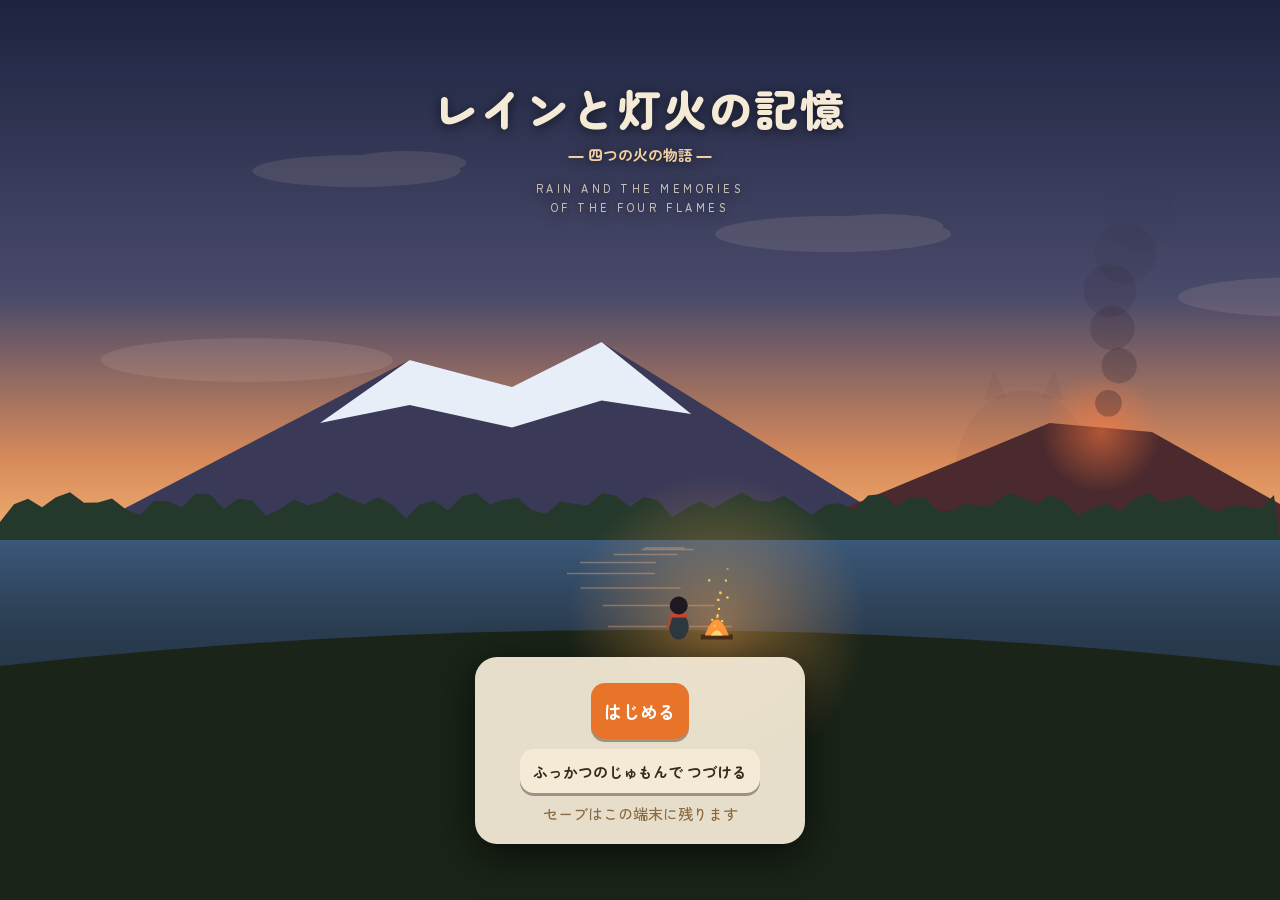
==== commit fcc65bfd: "Use reference sprite sheet assets for trees, rocks, and buildings Extracts transparent PNG sprites (" ====
--- a/game/index.html
+++ b/game/index.html
@@ -921,8 +921,20 @@
 const SH1='rgba(20,30,16,.09)',SH2='rgba(20,30,16,.17)';
 function softShadow(x,y,rx,ry){cx.fillStyle=SH1;cx.beginPath();cx.ellipse(x+1.5,y+.5,rx*1.3,ry*1.35,0,0,7);cx.fill();cx.fillStyle=SH2;cx.beginPath();cx.ellipse(x,y,rx,ry,0,0,7);cx.fill()}
 const TPAL=[['#2e5a2a','#3e7236','#4c8440'],['#335f2c','#447a3a','#548c46'],['#2a5426','#3a6c32','#4a7e3e'],['#30602e','#42783a','#5a9048'],['#c25a86','#e07aa6','#f6a8c8'],['#b8522a','#d8742a','#f0a04a'],['#dce8ea','#c4d8dc','#9ac0c8'],['#2e7a4a','#3e9a5e','#5ab87a']];
+// ================= 参照スプライトシート由来の環境アセット（木・岩・建物） =================
+// ユーザー提供の「汎用スプライトシートセット v1.0」から切り出した透過PNG。画像が読み込まれるまでは
+// 従来のプロシージャル描画（ベクター）にフォールバックする。
+const ENV_SRC={tree_green:'env_tree_green.png',tree_sakura:'env_tree_sakura.png',tree_autumn:'env_tree_autumn.png',tree_snow:'env_tree_snow.png',tree_palm:'env_tree_palm.png',rock_s:'env_rock_s.png',rock_m:'env_rock_m.png',rock_l:'env_rock_l.png',rock_grass:'env_rock_grass.png',cliff1:'env_cliff1.png',cliff2:'env_cliff2.png',house:'env_house.png',bakery:'env_bakery.png',blacksmith:'env_blacksmith.png',itemshop:'env_itemshop.png',inn:'env_inn.png',castle:'env_castle.png'};
+const ENV={};for(const k in ENV_SRC){const im=new Image();im.onload=()=>{im.ok=true};im.src=ENV_SRC[k];ENV[k]=im}
+const TREE_IMG=['tree_green','tree_green','tree_green','tree_green','tree_sakura','tree_autumn','tree_snow','tree_palm'];
 function treeVar(t){if(t.v)return;const h=Math.abs(Math.sin(t.x*12.9898+t.y*78.233)*43758.5453)%1;t.v=1;t.lean=(h-.5)*.18;t.pi=Math.floor(h*97)%TPAL.length;t.pal=TPAL[t.pi];t.blob=h>.45;t.sq=.92+((h*7)%1)*.16}
 function drawTree(t){treeVar(t);const s=(t.sh>0?Math.sin(time*60)*3*t.sh/.3:0)+(RM?0:Math.sin(time*1.3+t.x*.05)*1.4),r=t.r,lx=t.lean*r*1.6;
+ const im=ENV[TREE_IMG[t.pi]];
+ if(im&&im.ok){
+  // レインの実測ピクセル密度から逆算：木の高さ ≒ r*2.6（従来のcanopy高さ比率を踏襲）
+  const ih=r*2.6,iw=im.width*(ih/im.height),bx=t.x+lx+s,by=t.y+8;
+  cx.imageSmoothingEnabled=false;cx.drawImage(im,bx-iw/2,by-ih,iw,ih);cx.imageSmoothingEnabled=true;return
+ }
  cx.fillStyle='#5a3a1c';cx.beginPath();cx.moveTo(t.x-4,t.y+10);cx.lineTo(t.x+4,t.y+10);cx.lineTo(t.x+3+lx,t.y-r*.6);cx.lineTo(t.x-3+lx,t.y-r*.6);cx.closePath();cx.fill();
  cx.fillStyle='#3e2814';cx.fillRect(t.x+1,t.y-r*.4,3,r*.4+10);
  cx.strokeStyle='#3e2814';cx.lineWidth=3;cx.lineCap='round';cx.beginPath();cx.moveTo(t.x+1+lx*.3,t.y-r*.4);cx.lineTo(t.x+1+lx*.3+r*.2,t.y-r*.62);cx.stroke();
@@ -937,7 +949,14 @@
 let SHADOW_SPR=null;
 function fastShadow(x,y,rx,ry){if(!SHADOW_SPR){const d=Math.max(2,DPR*1.5),w=140,h=60;const c=document.createElement('canvas');c.width=w*d;c.height=h*d;const g=c.getContext('2d');g.scale(d,d);g.fillStyle=SH1;g.beginPath();g.ellipse(w/2+3,h/2+1,65,28,0,0,7);g.fill();g.fillStyle=SH2;g.beginPath();g.ellipse(w/2,h/2,50,20.7,0,0,7);g.fill();SHADOW_SPR=c}
  const sx=rx/50,sy=ry/20.7;cx.drawImage(SHADOW_SPR,x-70*sx,y-30*sy,140*sx,60*sy)}
-function drawRock(r){cx.fillStyle='#6d665a';cx.beginPath();cx.ellipse(r.x,r.y+3,r.r,r.r*.7,0,0,7);cx.fill();cx.fillStyle='#55504a';cx.beginPath();cx.ellipse(r.x+r.r*.25,r.y+r.r*.18,r.r*.55,r.r*.32,0,0,7);cx.fill();cx.fillStyle='#8e877a';cx.beginPath();cx.ellipse(r.x-1,r.y,r.r*.9,r.r*.6,0,0,7);cx.fill();cx.fillStyle='#aaa396';cx.beginPath();cx.ellipse(r.x-r.r*.3,r.y-r.r*.25,r.r*.4,r.r*.22,0,0,7);cx.fill();cx.fillStyle='#c8c0b0';cx.beginPath();cx.ellipse(r.x-r.r*.4,r.y-r.r*.35,r.r*.16,r.r*.1,0,0,7);cx.fill()}
+function rockVar(r){if(r.vi!=null)return;const h=Math.abs(Math.sin(r.x*17.31+r.y*51.73)*23421.63)%1;r.vi=h;r.grass=h>.72}
+function drawRock(r){rockVar(r);
+ const key=r.grass?'rock_grass':(r.r<16?'rock_s':r.r<24?'rock_m':'rock_l'),im=ENV[key];
+ if(im&&im.ok){
+  const iw=r.r*2.05,ih=im.height*(iw/im.width),bx=r.x,by=r.y+r.r*.8;
+  cx.imageSmoothingEnabled=false;cx.drawImage(im,bx-iw/2,by-ih,iw,ih);cx.imageSmoothingEnabled=true;return
+ }
+ cx.fillStyle='#6d665a';cx.beginPath();cx.ellipse(r.x,r.y+3,r.r,r.r*.7,0,0,7);cx.fill();cx.fillStyle='#55504a';cx.beginPath();cx.ellipse(r.x+r.r*.25,r.y+r.r*.18,r.r*.55,r.r*.32,0,0,7);cx.fill();cx.fillStyle='#8e877a';cx.beginPath();cx.ellipse(r.x-1,r.y,r.r*.9,r.r*.6,0,0,7);cx.fill();cx.fillStyle='#aaa396';cx.beginPath();cx.ellipse(r.x-r.r*.3,r.y-r.r*.25,r.r*.4,r.r*.22,0,0,7);cx.fill();cx.fillStyle='#c8c0b0';cx.beginPath();cx.ellipse(r.x-r.r*.4,r.y-r.r*.35,r.r*.16,r.r*.1,0,0,7);cx.fill()}
 function drawShadows(){
  for(const t of trees)if(inView(t.x,t.y,t.r+30))fastShadow(t.x+t.r*.55,t.y+7,t.r*1.02,t.r*.38);
  for(const t of pines)if(inView(t.x,t.y,40))fastShadow(t.x+t.r*.6,t.y+5,t.r*1.05,t.r*.36);
@@ -2495,11 +2514,28 @@
  if(mat==='stone'){for(let i=-len/2;i<len/2;i+=16){if(broken&&Math.abs(i)<len*.28*broken)continue;rr(cx,-27,i,54,14,3);fs(cx,'#9a948a');cx.strokeStyle='rgba(0,0,0,.15)';cx.lineWidth=1;cx.beginPath();cx.moveTo(-27,i+7);cx.lineTo(27,i+7);cx.stroke();ink(cx)}cx.fillStyle='#6a665c';if(!broken||1){cx.fillRect(-31,-len/2,6,len);cx.fillRect(25,-len/2,6,len)}}
  else{for(let i=-len/2;i<len/2;i+=12){if(broken&&Math.abs(i)<len*.28*broken)continue;rr(cx,-26,i,52,10,2);fs(cx,'#b0804a')}cx.fillStyle='#6a4a2a';if(!broken||1){cx.fillRect(-30,-len/2,5,len);cx.fillRect(25,-len/2,5,len)}}
  cx.restore()}
+function buildingImgKey(p){
+ const t=p.type||'';
+ if(/SHOP_WEAPON/.test(t))return 'blacksmith';
+ if(/RESTAURANT|CONBINI|FASTFOOD/.test(t))return 'bakery';
+ if(/SHOP_VACANT/.test(t))return 'house';
+ return 'itemshop';
+}
 function building(p){
  const x=p.x,y=p.y,w=p.w,h=p.h;if(!inView(x,y,w))return;ink(cx);cx.lineWidth=2;
  if(p.stadium){cx.beginPath();cx.ellipse(x,y,w/2,h/2,0,0,7);fs(cx,'#d8d0c0');cx.beginPath();cx.ellipse(x,y,w/2-22,h/2-18,0,0,7);fs(cx,'#5aa04a');cx.strokeStyle='#fff';cx.beginPath();cx.moveTo(x,y-h/2+18);cx.lineTo(x,y+h/2-18);cx.stroke();circ(cx,x,y,14);cx.stroke();ink(cx)}
  else{
   const vacant=p.sub==='空き店舗',tiny=w<90||h<70;
+  const bim=!tiny&&ENV[buildingImgKey(p)];
+  if(bim&&bim.ok){
+   const iw=w*1.12,ih=bim.height*(iw/bim.width),bx=x,by=y+h/2+4;
+   cx.save();if(vacant)cx.filter='grayscale(.6) brightness(.82) saturate(.7)';
+   cx.imageSmoothingEnabled=false;cx.drawImage(bim,bx-iw/2,by-ih,iw,ih);cx.imageSmoothingEnabled=true;
+   cx.restore();
+   cx.font='900 13px "Zen Maru Gothic",sans-serif';const tw0=cx.measureText(p.n).width+16;rr(cx,x-tw0/2,y-h/2-36,tw0,20,5);fs(cx,'#fffaf0');cx.fillStyle=INK;cx.textAlign='center';cx.fillText(p.n,x,y-h/2-21);
+   if(p.sub){cx.font='700 11px "Zen Maru Gothic",sans-serif';cx.fillStyle='#fff';cx.fillText(p.sub,x,y+h/2+14)}
+   return;
+  }
   // --- 壁（素材テクスチャ＋裾の汚れ） ---
   rr(cx,x-w/2,y-h/2+14,w,h-14,3);fs(cx,vacant?'#cfc6b4':'#e8dcc4');
   if(!tiny){cx.save();cx.beginPath();cx.roundRect(x-w/2,y-h/2+14,w,h-14,3);cx.clip();
@@ -2532,6 +2568,13 @@
 }
 function drawCastle(){
  const x=CASTLE.x,y=CASTLE.y;ink(cx);cx.lineWidth=2;
+ const cim=ENV.castle;
+ if(cim&&cim.ok){
+  const iw=260,ih=cim.height*(iw/cim.width),by=y+55;
+  cx.imageSmoothingEnabled=false;cx.drawImage(cim,x-iw/2,by-ih,iw,ih);cx.imageSmoothingEnabled=true;
+  cx.font='900 15px "Zen Maru Gothic",sans-serif';const tw0=cx.measureText('アーチ城').width+20;rr(cx,x-tw0/2,y+58,tw0,24,6);fs(cx,'#fffaf0');cx.fillStyle=INK;cx.textAlign='center';cx.fillText('アーチ城',x,y+75);
+  return;
+ }
  rr(cx,x-120,y-20,240,70,4);fs(cx,'#cfc6b4');for(let i=0;i<8;i++){rr(cx,x-120+i*31,y-32,18,14,2);fs(cx,'#cfc6b4')}
  cx.beginPath();cx.moveTo(x-50,y+50);cx.lineTo(x-50,y-90);cx.lineTo(x+45,y-140);cx.lineTo(x+45,y+50);cx.closePath();fs(cx,'#f4efe4');
  rr(cx,x+12,y-100,20,110,6);fs(cx,'#5a7aa8');cx.beginPath();cx.moveTo(x-50,y+50);cx.lineTo(x+60,y+50);cx.stroke();
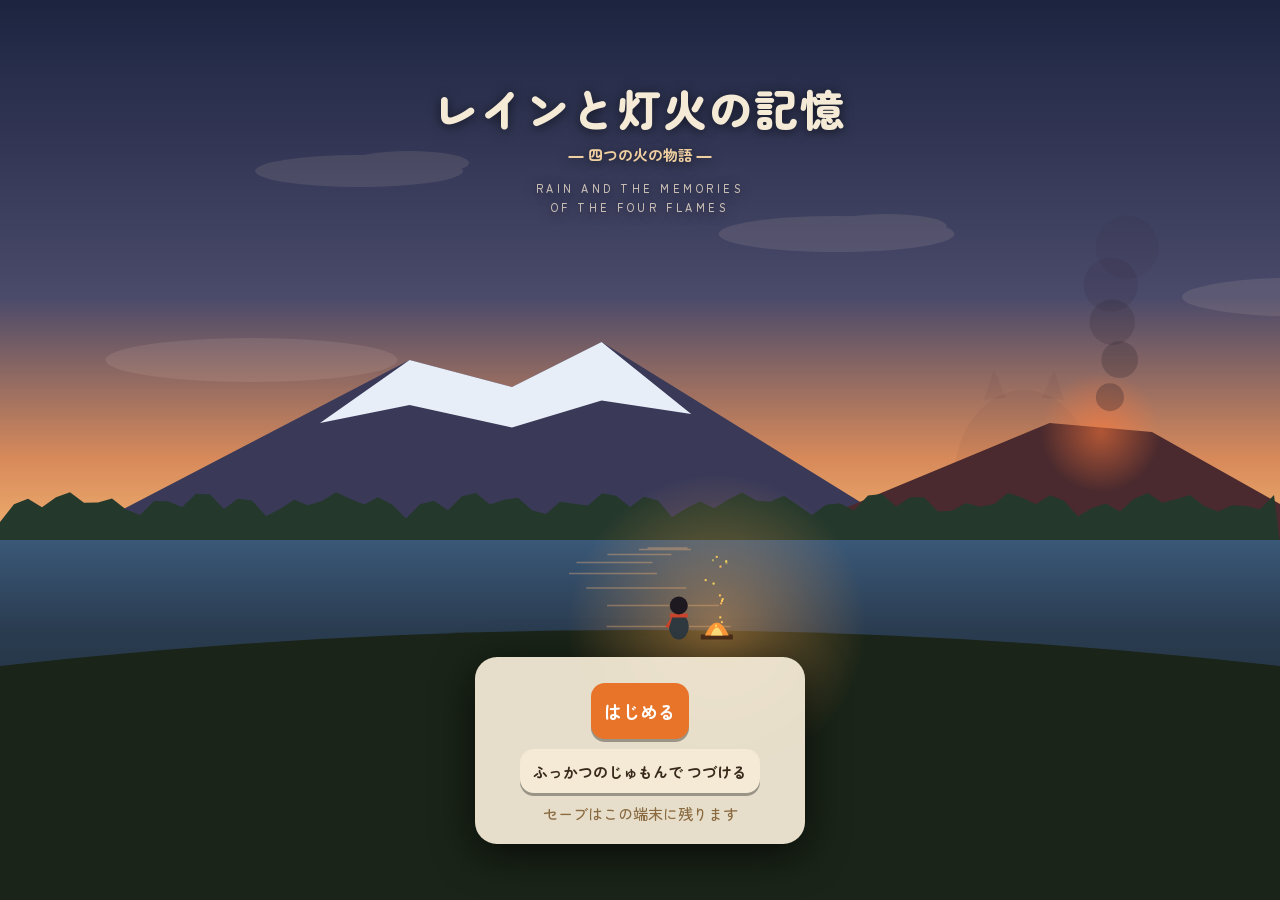
==== commit 774fdbb4: "Apply reference sprite art to the remaining tree/rock/building spots The audit only covered drawTree" ====
--- a/game/index.html
+++ b/game/index.html
@@ -705,7 +705,9 @@
  label('みなみの大草原',1500,2560,26);label('ヒガシの海',3180,640,26,'#d8f0ff');
  if(S.stage<2){for(let y=830;y<H;y+=34){cx.fillStyle='#6d665a';cx.beginPath();cx.ellipse(2400+Math.sin(y)*4,y,14,18,0,0,7);cx.fill();cx.fillStyle='#8e877a';cx.beginPath();cx.ellipse(2397+Math.sin(y)*4,y-4,10,14,0,0,7);cx.fill()}sign(2360,1290,'ヒバシが直ったら東へ')}
 }
-function drawPalm(t){ink(cx);cx.lineWidth=5;cx.strokeStyle='#8a6a3a';cx.beginPath();cx.moveTo(t.x,t.y+8);cx.quadraticCurveTo(t.x+8,t.y-20,t.x+4,t.y-44);cx.stroke();ink(cx);for(let k=0;k<5;k++){const a=k/5*6.28+Math.sin(time+t.x)*.1;cx.fillStyle='#3e8a3a';cx.beginPath();cx.ellipse(t.x+4+Math.cos(a)*14,t.y-44+Math.sin(a)*7,16,5,a,0,7);cx.fill()}}
+function drawPalm(t){const im=ENV.tree_palm;
+ if(im&&im.ok){const ih=78,iw=im.width*(ih/im.height);cx.imageSmoothingEnabled=false;cx.drawImage(im,t.x-iw/2,t.y+8-ih,iw,ih);cx.imageSmoothingEnabled=true;return}
+ ink(cx);cx.lineWidth=5;cx.strokeStyle='#8a6a3a';cx.beginPath();cx.moveTo(t.x,t.y+8);cx.quadraticCurveTo(t.x+8,t.y-20,t.x+4,t.y-44);cx.stroke();ink(cx);for(let k=0;k<5;k++){const a=k/5*6.28+Math.sin(time+t.x)*.1;cx.fillStyle='#3e8a3a';cx.beginPath();cx.ellipse(t.x+4+Math.cos(a)*14,t.y-44+Math.sin(a)*7,16,5,a,0,7);cx.fill()}}
 // ================= 敵の種類・レベル =================
 const EK={buta:{n:'コブンブタ',hp:3,spd:82,dmg:1,exp:3,col:'#f8bcd0',s:1,coin:[4,6]},kuro:{n:'クロコブン',hp:7,spd:98,dmg:2,exp:7,col:'#9a8aa0',s:1.12,coin:[8,8]},oyabun:{n:'オヤブンブタ',hp:18,spd:72,dmg:3,exp:25,col:'#f49ab4',s:1.6,crown:1,coin:[25,15]}};
 const needExp=lv=>10+lv*8,atkBonus=()=>Math.floor(((S.lv||1)-1)/3);
@@ -893,6 +895,8 @@
 function drawPuzzles(objs){
  // 3本の木（葉の色が少しだけ違い、幹に小さな輪のきざみ）
  PZTREES.forEach(t=>{if(!inView(t.x,t.y,80))return;objs.push({y:t.y+4,f:()=>{const s=t.sh>0?Math.sin(time*60)*3*t.sh/.35:0,sw=RM?0:Math.sin(time*1.3+t.x*.05)*1.5;
+  const im=ENV.tree_green;
+  if(im&&im.ok){const ih=t.r*2.6,iw=im.width*(ih/im.height);cx.imageSmoothingEnabled=false;cx.drawImage(im,t.x+s+sw-iw/2,t.y+8-ih,iw,ih);cx.imageSmoothingEnabled=true;return}
   cx.fillStyle='#5a3a1c';cx.fillRect(t.x-4,t.y-8,8,18);cx.strokeStyle='#c8a070';cx.lineWidth=1.2;cx.beginPath();cx.arc(t.x,t.y,2.5,0,7);cx.stroke();
   cx.fillStyle='#3f6a34';cx.beginPath();cx.arc(t.x+s+sw,t.y-t.r*.8,t.r,0,7);cx.fill();cx.fillStyle='#5f8a44';cx.beginPath();cx.arc(t.x-t.r*.3+s+sw,t.y-t.r,t.r*.6,0,7);cx.fill()}})});
  // 石碑（絵だけ）
@@ -901,7 +905,10 @@
  // 岩と隠し宝箱
  const st=pz('trees');if(inView(PZROCK.x,PZROCK.y,90)){const k=st.solved?Math.min(1,(st.state.rk=(st.state.rk||0)+.02)):0,rx=PZROCK.x+k*70;
   if(st.solved&&!st.state.opened)objs.push({y:PZROCK.y+8,f:()=>drawChest({x:PZROCK.x,y:PZROCK.y+8},false)});
-  objs.push({y:PZROCK.y+12,f:()=>{cx.fillStyle='rgba(0,0,0,.2)';cx.beginPath();cx.ellipse(rx+6,PZROCK.y+14,34,9,0,0,7);cx.fill();ink(cx);cx.beginPath();cx.ellipse(rx,PZROCK.y,32,24,0,0,7);fs(cx,'#8e877a');cx.beginPath();cx.ellipse(rx-8,PZROCK.y-8,12,7,0,0,7);cx.fillStyle='#a8a294';cx.fill()}})}
+  objs.push({y:PZROCK.y+12,f:()=>{cx.fillStyle='rgba(0,0,0,.2)';cx.beginPath();cx.ellipse(rx+6,PZROCK.y+14,34,9,0,0,7);cx.fill();
+   const im=ENV.rock_l;
+   if(im&&im.ok){const iw=68,ih=im.height*(iw/im.width);cx.imageSmoothingEnabled=false;cx.drawImage(im,rx-iw/2,PZROCK.y+20-ih,iw,ih);cx.imageSmoothingEnabled=true;return}
+   ink(cx);cx.beginPath();cx.ellipse(rx,PZROCK.y,32,24,0,0,7);fs(cx,'#8e877a');cx.beginPath();cx.ellipse(rx-8,PZROCK.y-8,12,7,0,0,7);cx.fillStyle='#a8a294';cx.fill()}})}
  // 凍った宝箱
  const si=pz('ice');if(inView(ICECH.x,ICECH.y,80)&&S.stage>=2){const hp=si.solved?0:(si.state.hp==null?4:si.state.hp);
   objs.push({y:ICECH.y,f:()=>{drawChest(ICECH,!!si.state.opened);
@@ -1066,7 +1073,10 @@
 // 海の岩（ボートは通れない・波しぶき）
 const SROCKS=[[3610,640,16],[3650,1010,20],[3930,1560,15],[3680,2320,18],[3620,2680,14],[3900,2860,22],[3840,420,17]];
 let srockT=0;
-function drawSeaRocks(dt){for(const[x,y,r]of SROCKS){if(!inView(x,y,40))continue;cx.fillStyle='rgba(10,40,70,.3)';cx.beginPath();cx.ellipse(x+r*.4,y+r*.4,r*1.1,r*.5,0,0,7);cx.fill();cx.fillStyle='#6d665a';cx.beginPath();cx.ellipse(x,y,r,r*.75,0,0,7);cx.fill();cx.fillStyle='#8e877a';cx.beginPath();cx.ellipse(x-r*.25,y-r*.25,r*.55,r*.38,0,0,7);cx.fill();
+function drawSeaRocks(dt){for(const[x,y,r]of SROCKS){if(!inView(x,y,40))continue;cx.fillStyle='rgba(10,40,70,.3)';cx.beginPath();cx.ellipse(x+r*.4,y+r*.4,r*1.1,r*.5,0,0,7);cx.fill();
+ const im=ENV[r<18?'rock_s':'rock_m'];
+ if(im&&im.ok){const iw=r*2.1,ih=im.height*(iw/im.width);cx.imageSmoothingEnabled=false;cx.drawImage(im,x-iw/2,y+r*.6-ih,iw,ih);cx.imageSmoothingEnabled=true}
+ else{cx.fillStyle='#6d665a';cx.beginPath();cx.ellipse(x,y,r,r*.75,0,0,7);cx.fill();cx.fillStyle='#8e877a';cx.beginPath();cx.ellipse(x-r*.25,y-r*.25,r*.55,r*.38,0,0,7);cx.fill()}
  if(!RM){const k=(Math.sin(time*1.4+x)+1)/2;cx.strokeStyle=`rgba(255,255,255,${.25+k*.45})`;cx.lineWidth=2.5;cx.beginPath();cx.ellipse(x,y+r*.2,r+4+k*5,(r+4+k*5)*.55,0,0,7);cx.stroke()}}}
 function seaSplash(dt){if(RM)return;srockT-=dt;if(srockT>0)return;srockT=.35;const[x,y,r]=SROCKS[Math.floor(Math.random()*SROCKS.length)];if(inView(x,y,40))for(let i=0;i<5;i++)emit(x+(Math.random()-.5)*r*1.5,y-r*.3,(Math.random()-.5)*50,-60-Math.random()*40,.6,'#ffffff',2.5,180)}
 function drawPiers(){PIERS.forEach((p,i)=>{if(i===0||!inView((p.x1+p.x2)/2,(p.y1+p.y2)/2,120))return;ink(cx);const vert=p.y2-p.y1>p.x2-p.x1;if(vert){for(let y=p.y1;y<p.y2;y+=12){rr(cx,p.x1-4,y,p.x2-p.x1+8,11,2);fs(cx,'#b0804a')}}else{for(let x=p.x1;x<p.x2;x+=12){rr(cx,x,p.y1-4,11,p.y2-p.y1+8,2);fs(cx,'#b0804a')}}
@@ -1835,20 +1845,20 @@
 function drawADeco(o){const g=cx,x=o.x,y=o.y,r=o.r,sh=o.sh>0&&o.cd>time-.3?Math.sin(time*60)*2:0;ink(g);
  if(o.t==='dtree'){g.fillStyle='#2a1e18';g.fillRect(x-4,y-14,8,16);circ(g,x+sh,y-30,r+8);fs(g,'#1f4a4a');circ(g,x-8+sh,y-38,r*.6);fs(g,'#2a5e58')}
  else if(o.t==='shroom'){const gl=.5+Math.sin(time*2+x)*.3;g.fillStyle=`rgba(200,120,255,${gl*.35})`;circ(g,x,y-22,r+14);g.fill();g.fillStyle='#e8e0f0';g.fillRect(x-4,y-18,8,18);g.beginPath();g.ellipse(x,y-20,r+4,r*.7,0,Math.PI,0);g.closePath();fs(g,'#a058d8');g.fillStyle='#f0d8ff';circ(g,x-5,y-26,2);g.fill();circ(g,x+6,y-24,2);g.fill()}
- else if(o.t==='rock'){g.beginPath();g.ellipse(x+sh,y-6,r+4,r*.75,0,0,7);fs(g,'#8a8478');g.fillStyle='#a8a296';g.beginPath();g.ellipse(x-4,y-10,r*.5,r*.3,0,0,7);g.fill()}
+ else if(o.t==='rock'){const im=ENV[r<18?'rock_s':'rock_m'];if(im&&im.ok){const iw=r*2.1,ih=im.height*(iw/im.width);g.imageSmoothingEnabled=false;g.drawImage(im,x+sh-iw/2,y-ih*.4,iw,ih);g.imageSmoothingEnabled=true}else{g.beginPath();g.ellipse(x+sh,y-6,r+4,r*.75,0,0,7);fs(g,'#8a8478');g.fillStyle='#a8a296';g.beginPath();g.ellipse(x-4,y-10,r*.5,r*.3,0,0,7);g.fill()}}
  else if(o.t==='reed'){g.strokeStyle='#6a7a3a';g.lineWidth=2;for(let i=-2;i<3;i++){g.beginPath();g.moveTo(x+i*4,y);g.lineTo(x+i*5+Math.sin(time*2+i)*2,y-22-Math.abs(i)*2);g.stroke()}g.fillStyle='#7a5a2a';g.fillRect(x-1,y-26,3,7)}
  else if(o.t==='deadtree'){g.strokeStyle='#4a3a2a';g.lineWidth=5;g.beginPath();g.moveTo(x,y);g.lineTo(x+sh,y-40);g.moveTo(x,y-26);g.lineTo(x-14,y-38);g.moveTo(x,y-32);g.lineTo(x+12,y-46);g.stroke();ink(g)}
  else if(o.t==='pool'||o.t==='spring'){g.beginPath();g.ellipse(x,y,r*1.2,r*.7,0,0,7);fs(g,o.t==='spring'?'#7ac8d8':'#3e6a6a');g.fillStyle='rgba(255,255,255,.25)';g.beginPath();g.ellipse(x-r*.3,y-r*.2,r*.4,r*.12,0,0,7);g.fill();if(o.t==='spring'&&!RM){for(let i=0;i<3;i++){const t=(time*.6+i/3)%1;g.fillStyle=`rgba(255,255,255,${.35*(1-t)})`;circ(g,x-20+i*20,y-10-t*40,6+t*8);g.fill()}}}
  else if(o.t==='cactus'){g.beginPath();g.roundRect(x-6+sh,y-34,12,36,6);fs(g,'#4a8a4a');g.beginPath();g.roundRect(x-16,y-26,8,14,4);fs(g,'#4a8a4a');g.beginPath();g.roundRect(x+8,y-30,8,14,4);fs(g,'#4a8a4a')}
  else if(o.t==='bone'){g.fillStyle='#f0e8d8';g.beginPath();g.ellipse(x,y-4,10,6,0,0,7);g.fill();g.stroke();g.fillStyle='#3a3020';circ(g,x-3,y-5,1.6);g.fill();circ(g,x+3,y-5,1.6);g.fill()}
  else if(o.t==='dune'){g.fillStyle='rgba(180,140,80,.35)';g.beginPath();g.ellipse(x,y,r*1.4,r*.4,0,0,7);g.fill()}
- else if(o.t==='sakura'){g.fillStyle='#5a3a2a';g.fillRect(x-4,y-14,8,16);circ(g,x+sh,y-30,r+8);fs(g,'#f4b8cc');circ(g,x+8+sh,y-36,r*.55);fs(g,'#f8cad8')}
+ else if(o.t==='sakura'){const im=ENV.tree_sakura;if(im&&im.ok){const ih=(r+8)*2.6,iw=im.width*(ih/im.height);g.imageSmoothingEnabled=false;g.drawImage(im,x+sh-iw/2,y+8-ih,iw,ih);g.imageSmoothingEnabled=true}else{g.fillStyle='#5a3a2a';g.fillRect(x-4,y-14,8,16);circ(g,x+sh,y-30,r+8);fs(g,'#f4b8cc');circ(g,x+8+sh,y-36,r*.55);fs(g,'#f8cad8')}}
  else if(o.t==='pillar'){g.beginPath();g.rect(x-9,y-46,18,48);fs(g,'#c8c0a8');g.beginPath();g.rect(x-12,y-50,24,6);fs(g,'#b0a890');g.strokeStyle='#8a8270';g.beginPath();g.moveTo(x-3,y-40);g.lineTo(x-3,y);g.moveTo(x+3,y-40);g.lineTo(x+3,y);g.stroke();ink(g)}
  else if(o.t==='wall'){g.beginPath();g.rect(x-34,y-24,68,26);fs(g,'#a8a088');g.strokeStyle='#7a7260';g.beginPath();g.moveTo(x-34,y-12);g.lineTo(x+34,y-12);g.moveTo(x,y-24);g.lineTo(x,y-12);g.stroke();ink(g)}
  else if(o.t==='booth'){const B=MG_BOOTH[o.g];g.fillStyle='#0003';g.beginPath();g.ellipse(x,y+6,70,14,0,0,7);g.fill();ink(g);g.beginPath();g.rect(x-56,y-56,112,62);fs(g,'#e8d8b8');g.beginPath();g.moveTo(x-70,y-54);g.lineTo(x,y-100);g.lineTo(x+70,y-54);g.closePath();fs(g,o.col);g.beginPath();g.rect(x-14,y-28,28,34);fs(g,B.soon?'#6a5a4a':'#7a4a26');g.beginPath();g.rect(x-46,y-44,22,16);fs(g,'#ffe8a0');g.beginPath();g.rect(x+24,y-44,22,16);fs(g,'#ffe8a0');label(B.n,x,y-108,13,B.soon?'#ddd':'#fff');if(B.soon)label('準備中',x,y-62,11,'#ffd84a');else if(Math.abs(P.x-x)<200&&Math.abs(P.y-y)<200)bang(x,y-130)}
  else if(o.t==='lamp'){g.fillStyle='#4a3a2a';g.fillRect(x-2,y-34,4,34);g.fillStyle=`rgba(255,220,120,${.6+Math.sin(time*3+x)*.2})`;circ(g,x,y-38,6);g.fill()}
  else if(o.t==='flowerbed'){for(let i=0;i<6;i++){g.fillStyle=['#f4d35e','#e98aa8','#fff','#e8742a'][i%4];circ(g,x-12+i*5,y-2+Math.sin(i)*3,3);g.fill()}}
- else if(o.t==='tree2'){g.fillStyle='#5a3a2a';g.fillRect(x-4,y-14,8,16);circ(g,x,y-30,r+8);fs(g,'#4a8a3a');circ(g,x+6,y-36,r*.55);fs(g,'#5aa04a')}
+ else if(o.t==='tree2'){const im=ENV.tree_green;if(im&&im.ok){const ih=(r+8)*2.6,iw=im.width*(ih/im.height);g.imageSmoothingEnabled=false;g.drawImage(im,x-iw/2,y+8-ih,iw,ih);g.imageSmoothingEnabled=true}else{g.fillStyle='#5a3a2a';g.fillRect(x-4,y-14,8,16);circ(g,x,y-30,r+8);fs(g,'#4a8a3a');circ(g,x+6,y-36,r*.55);fs(g,'#5aa04a')}}
  else if(o.t==='tile'){g.fillStyle='rgba(200,196,176,.35)';g.fillRect(x-r,y-r*.5,r*2,r)}}
 function drawArea(){
  const A=AR,CT=camTarget(),tx=Math.max(AOX,Math.min(AOX+AWD-VW,CT.x-VW/2)),ty=Math.max(AOY,Math.min(AOY+AHT-VH,CT.y-VH/2));cam.x+=(tx-cam.x)*.15;cam.y+=(ty-cam.y)*.15;if(Math.abs(cam.x-tx)>400||Math.abs(cam.y-ty)>400){cam.x=tx;cam.y=ty}
@@ -2493,10 +2503,15 @@
 // ================= 描画: 建物 =================
 function drawHouse(x,y,lv){
  const g=cx;ink(g);
- if(lv===1){g.beginPath();g.moveTo(x-30,y+16);g.lineTo(x,y-28);g.lineTo(x+30,y+16);g.closePath();fs(g,'#e8c070');g.beginPath();g.moveTo(x,y-28);g.lineTo(x-6,y+16);g.lineTo(x+6,y+16);g.closePath();fs(g,'#6a4a2a')}
- else{const w=lv===2?60:90,h=lv===2?40:52;rr(g,x-w/2,y-h/2+6,w,h,3);fs(g,lv===2?'#c88a4a':'#e8d8b8');g.beginPath();g.moveTo(x-w/2-8,y-h/2+8);g.lineTo(x,y-h/2-26);g.lineTo(x+w/2+8,y-h/2+8);g.closePath();fs(g,lv===2?'#9a4a2a':'#3a6a9a');rr(g,x-7,y+h/2-14,14,18,2);fs(g,'#6a4a2a');
-  g.fillStyle='#ffe08a';[-1,1].forEach(s=>{if(lv===3||s<0){g.beginPath();g.rect(x+s*(w/2-16)-6,y-6,12,10);fs(g,'#ffe08a')}});
-  if(lv===3){g.fillStyle='#888';g.fillRect(x+20,y-h/2-22,8,16);g.fillStyle='#fff6';const t=time%2;circ(g,x+24,y-h/2-28-t*10,3+t*2);g.fill()}}
+ if(lv===1){g.beginPath();g.moveTo(x-30,y+16);g.lineTo(x,y-28);g.lineTo(x+30,y+16);g.closePath();fs(g,'#e8c070');g.beginPath();g.moveTo(x,y-28);g.lineTo(x-6,y+16);g.lineTo(x+6,y+16);g.closePath();fs(g,'#6a4a2a');return}
+ const w=lv===2?60:90,h=lv===2?40:52,im=ENV.house;
+ if(im&&im.ok){const iw=w*1.25,ih=im.height*(iw/im.width),by=y+h/2+8;
+  g.imageSmoothingEnabled=false;g.drawImage(im,x-iw/2,by-ih,iw,ih);g.imageSmoothingEnabled=true;
+  if(lv===3){g.fillStyle='#888';g.fillRect(x+20,y-h/2-22,8,16);g.fillStyle='#fff6';const t=time%2;circ(g,x+24,y-h/2-28-t*10,3+t*2);g.fill()}
+  return}
+ rr(g,x-w/2,y-h/2+6,w,h,3);fs(g,lv===2?'#c88a4a':'#e8d8b8');g.beginPath();g.moveTo(x-w/2-8,y-h/2+8);g.lineTo(x,y-h/2-26);g.lineTo(x+w/2+8,y-h/2+8);g.closePath();fs(g,lv===2?'#9a4a2a':'#3a6a9a');rr(g,x-7,y+h/2-14,14,18,2);fs(g,'#6a4a2a');
+ g.fillStyle='#ffe08a';[-1,1].forEach(s=>{if(lv===3||s<0){g.beginPath();g.rect(x+s*(w/2-16)-6,y-6,12,10);fs(g,'#ffe08a')}});
+ if(lv===3){g.fillStyle='#888';g.fillRect(x+20,y-h/2-22,8,16);g.fillStyle='#fff6';const t=time%2;circ(g,x+24,y-h/2-28-t*10,3+t*2);g.fill()}
 }
 function drawBuildings(){
  const B=S.build;
@@ -2628,7 +2643,10 @@
    if(ING[it.k].rare){cx.fillStyle=`rgba(255,230,120,${.25+Math.sin(time*4+it.ph)*.15})`;cx.beginPath();cx.arc(it.x,it.y,18,0,7);cx.fill()}
    drawIng(it.k,it.x,it.y+by);if(ING[it.k].rare&&!RM){const tw=(Math.sin(time*5+it.ph)+1)/2;cx.strokeStyle=`rgba(255,255,255,${tw})`;cx.lineWidth=1.5;cx.beginPath();cx.moveTo(it.x-9,it.y-14);cx.lineTo(it.x-9,it.y-14-8*tw);cx.moveTo(it.x-13,it.y-18);cx.lineTo(it.x-5,it.y-18);cx.stroke()}cx.fillStyle='#fff9';cx.beginPath();cx.arc(it.x+6,it.y-10+by,1.5+Math.sin(time*3+it.ph),0,7);cx.fill()}}));
  trees.forEach(t=>{if(inView(t.x,t.y,t.r+40))objs.push({y:t.y+4,f:()=>drawTree(t)})});
- pines.forEach(t=>inView(t.x,t.y,60)&&objs.push({y:t.y,f:()=>{cx.fillStyle='#4a3a2a';cx.fillRect(t.x-3,t.y-4,6,10);cx.fillStyle='#2e5040';cx.beginPath();cx.moveTo(t.x-t.r,t.y-2);cx.lineTo(t.x,t.y-t.r*2.6);cx.lineTo(t.x+t.r,t.y-2);cx.fill();cx.fillStyle='#fff';cx.beginPath();cx.moveTo(t.x-t.r*.45,t.y-t.r*1.5);cx.lineTo(t.x,t.y-t.r*2.6);cx.lineTo(t.x+t.r*.45,t.y-t.r*1.5);cx.fill()}}));
+ pines.forEach(t=>inView(t.x,t.y,60)&&objs.push({y:t.y,f:()=>{
+  const im=ENV.tree_snow;
+  if(im&&im.ok){const ih=t.r*2.8,iw=im.width*(ih/im.height);cx.imageSmoothingEnabled=false;cx.drawImage(im,t.x-iw/2,t.y+6-ih,iw,ih);cx.imageSmoothingEnabled=true;return}
+  cx.fillStyle='#4a3a2a';cx.fillRect(t.x-3,t.y-4,6,10);cx.fillStyle='#2e5040';cx.beginPath();cx.moveTo(t.x-t.r,t.y-2);cx.lineTo(t.x,t.y-t.r*2.6);cx.lineTo(t.x+t.r,t.y-2);cx.fill();cx.fillStyle='#fff';cx.beginPath();cx.moveTo(t.x-t.r*.45,t.y-t.r*1.5);cx.lineTo(t.x,t.y-t.r*2.6);cx.lineTo(t.x+t.r*.45,t.y-t.r*1.5);cx.fill()}}));
  NPCS.forEach((n,i)=>{if(!n.room&&!n.host)objs.push({y:n.y,f:()=>drawNPC(n,i)})});
  FOLK.forEach(f=>objs.push({y:f.y,f:()=>drawFolk(f)}));farmObjs(objs);drawDisc(objs);caneObjs(objs);XF.forEach(f=>{if(!f.room&&inView(f.x,f.y,60))objs.push({y:f.y,f:()=>{fastShadow(f.x+3,f.y+2,10,3.5);drawFolk(f)}})});akObj(objs);
  E.forEach(e=>objs.push({y:e.y,f:()=>{
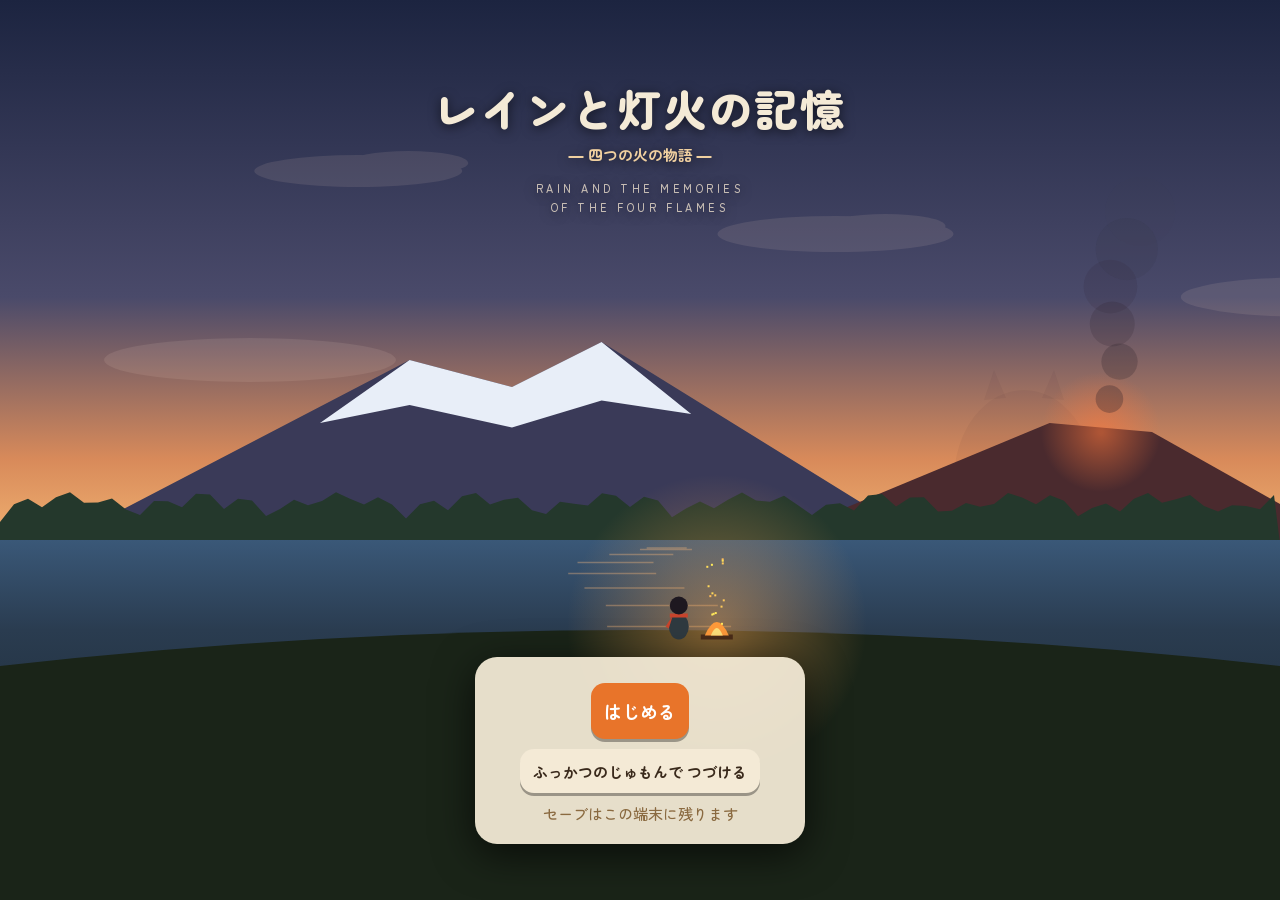
==== commit 1a41509f: "未発見の記憶のかけらへ向かうコンパス表示を追加 fireFlame達成後・fireMemory未達成時に、未回収の記憶のかけら(m_*)のうち 最も近いものの方角を画面上部にコンパスとして表示する。 " ====
--- a/game/index.html
+++ b/game/index.html
@@ -420,6 +420,12 @@
 const fireCount=()=>FIRE_KEYS.filter(k=>S.story&&S.story[k]).length;
 const MEMFRAG_TOTAL=7;
 const memFragCount=()=>Object.keys((S.story&&S.story.memFrag)||{}).length;
+function nearestMemTarget(){
+ if(room||AR||!S.story||!S.story.fireFlame||S.story.fireMemory)return null;
+ let best=null,bd=1e9;
+ for(const d of DISC){if(!d.id||d.id.indexOf('m_')!==0||S.story.memFrag[d.id])continue;const dist=Math.hypot(d.x-P.x,d.y-P.y);if(dist<bd){bd=dist;best=d}}
+ return best;
+}
 function fixStory(){S.story=Object.assign(STORY_DEF(),S.story||{});S.story.memFrag=S.story.memFrag||{};if(S.stage>=2&&!S.story.bridgeStorySeen){S.story.bridgeStorySeen=1;S.story.bridgeReady=1}
  // 旧セーブからの移行：すでにパパオニを3回たおしている（旧GAME CLEAR）のに、灯火が一つも無い場合は、
  // 最初の3つの灯火はすでに得たものとして扱う（第四章・記憶の灯火だけは新規コンテンツなので0のまま）
@@ -2399,6 +2405,21 @@
 function autoSaveTick(dt){if((regT-=dt)>0)return;regT=1;const r=AR?'area:'+arId:room?'room:'+roomId:region(P.x,P.y);if(r!==lastReg){if(lastReg)save();lastReg=r}}
 // --- 対象マーカー
 function drawActMarker(){const t=actTarget;if(!t||t.x==null||t.r>=999)return;const b=Math.sin(time*5)*2;cx.save();cx.globalAlpha=.85;cx.strokeStyle='rgba(255,240,180,.7)';cx.lineWidth=1.5;cx.beginPath();cx.ellipse(t.x,t.y+4,16,6,0,0,7);cx.stroke();cx.fillStyle='#ffe8a0';cx.beginPath();cx.moveTo(t.x-5,t.y-52+b);cx.lineTo(t.x+5,t.y-52+b);cx.lineTo(t.x,t.y-46+b);cx.closePath();cx.fill();cx.restore()}
+// 記憶のかけら探しのコンパス（画面固定・スクリーン座標、cx.setTransform(DPR,...)でカメラ変換を解除した後に呼ぶこと）
+function drawMemCompass(){
+ const t=nearestMemTarget();if(!t)return;
+ const dx=t.x-P.x,dy=t.y-P.y,dist=Math.hypot(dx,dy)||1;
+ if(dist<260)return; // 十分近ければ、現地のフレーバーテキスト発見に任せて矢印は消す
+ const ang=Math.atan2(dy,dx),ox=VW/2,oy=78,r=20,b=Math.sin(time*4)*2;
+ cx.save();cx.globalAlpha=.9;cx.translate(ox,oy);
+ cx.fillStyle='rgba(20,14,10,.4)';cx.beginPath();cx.arc(0,0,r+6+b*.3,0,7);cx.fill();
+ cx.rotate(ang);
+ cx.fillStyle='#ffe29a';cx.strokeStyle='rgba(90,60,20,.8)';cx.lineWidth=1.5;
+ cx.beginPath();cx.moveTo(r,0);cx.lineTo(-r*.45,r*.62);cx.lineTo(-r*.18,0);cx.lineTo(-r*.45,-r*.62);cx.closePath();cx.fill();cx.stroke();
+ cx.restore();
+ cx.fillStyle='#fff';cx.font='700 11px "Zen Maru Gothic",sans-serif';cx.textAlign='center';
+ cx.fillText(`記憶のかけら（${Math.round(dist)}m）`,ox,oy+r+20);
+}
 function setActBtn(a){actTarget=a;const ak=a?a.label:'';if(ak===actKey)return;actKey=ak;const b=$('actBtn');b.classList.toggle('off',!a);b.innerHTML=a?`<i>${actIcon(ak)}</i><span>${ak}</span>`:'<i>・</i><span>アクション</span>'}
 // ================= 装備（そうび） =================
 const GEAR={
@@ -2671,6 +2692,7 @@
  if(P.temp>0){const w=70,x=12,y=Math.max(8,0)+92;cx.fillStyle='#000a';cx.fillRect(x-2,y-2,w+4,10);cx.fillStyle=P.tempK==='snow'?'#8ad8ff':'#ff8a3a';cx.fillRect(x,y,w*P.temp/100,6);cx.fillStyle='#fff';cx.font='700 10px sans-serif';cx.textAlign='left';cx.fillText(P.tempK==='snow'?'❄ さむさ':'🔥 あつさ',x+w+6,y+6)}
  if(inView(CAMP.x,CAMP.y,260)){const gx=CAMP.x-cam.x,gy=CAMP.y-cam.y,fl=RM?0:Math.sin(time*9)*6;const g=cx.createRadialGradient(gx,gy,8,gx,gy,190+fl);g.addColorStop(0,`rgba(255,170,80,${.16+dusk*.28})`);g.addColorStop(1,'rgba(255,170,80,0)');cx.fillStyle=g;cx.fillRect(gx-200,gy-200,400,400)}
  drawScreenFX();drawStoryScreen();
+ drawMemCompass();
  if(P.danger){const col=P.danger==='snow'?'120,190,255':'255,90,30';const g=cx.createRadialGradient(VW/2,VH/2,Math.min(VW,VH)*.3,VW/2,VH/2,Math.max(VW,VH)*.7);g.addColorStop(0,`rgba(${col},0)`);g.addColorStop(1,`rgba(${col},${.45+Math.sin(time*5)*.1})`);cx.fillStyle=g;cx.fillRect(0,0,VW,VH)}
  const oni=E.find(e=>e.type==='oni');
  if(oni&&Math.hypot(oni.x-P.x,oni.y-P.y)<500){const bw=Math.min(300,VW-40),bx=(VW-bw)/2,by=VH-40;cx.fillStyle='#000a';cx.fillRect(bx-4,by-20,bw+8,30);cx.fillStyle='#fff';cx.font='900 12px "Zen Maru Gothic",sans-serif';cx.textAlign='left';cx.fillText(oni.black?'黒い火の本体':`パパオニ（${(oni.lv||0)+1}回目 / 3）`,bx,by-6);cx.fillStyle='#444';cx.fillRect(bx,by,bw,6);cx.fillStyle='#ff4a3a';cx.fillRect(bx,by,bw*oni.hp/oni.max,6)}
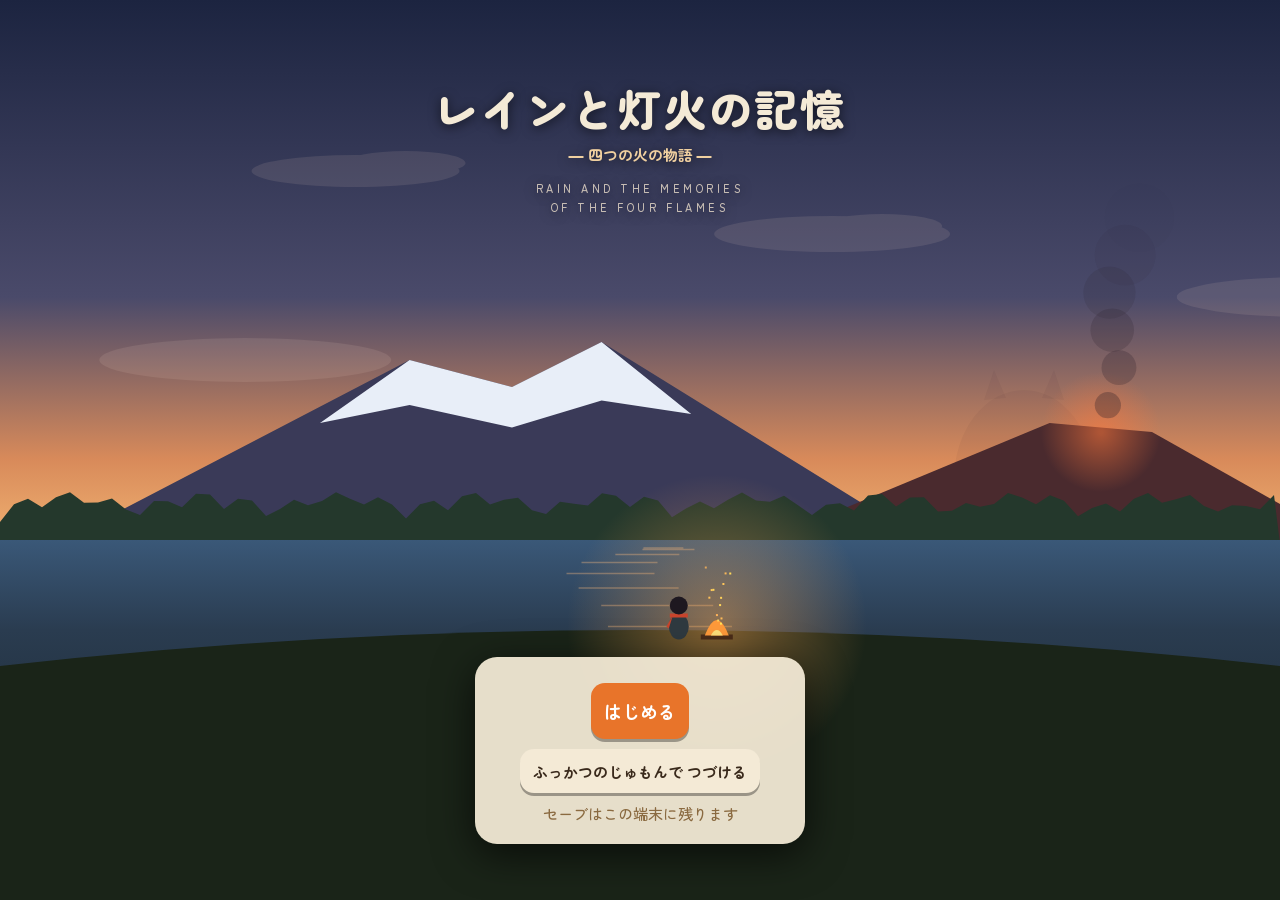
==== commit aebb8bd3: "新しい参照スプライトシートから馬・宝箱・木箱・樽・街灯・茂みの素材を追加 ユーザー提供の2枚目の汎用スプライトシートから以下を切り出し、既存の 手続き型ベクター描画をフォールバックとして保持しつつ差し" ====
--- a/game/index.html
+++ b/game/index.html
@@ -677,7 +677,11 @@
 }
 
 // ================= 新エリアの描画 =================
-function drawHorse(g,x,y,dir,st,moving){g.save();g.translate(x,y);g.fillStyle='#0004';g.beginPath();g.ellipse(0,2,22,6,0,0,7);g.fill();g.scale(dir,1);ink(g);
+function drawHorse(g,x,y,dir,st,moving){
+ const key=(dir<0?'horse_l':'horse_r')+(moving?(Math.floor(st*1.6)%2):0),im=ENV[key];
+ if(im&&im.ok){g.save();g.translate(x,y);g.fillStyle='#0004';g.beginPath();g.ellipse(0,20,20,6,0,0,7);g.fill();
+  const ih=68,iw=im.width*(ih/im.height);g.imageSmoothingEnabled=false;g.drawImage(im,-iw/2,-ih+14,iw,ih);g.imageSmoothingEnabled=true;g.restore();return}
+ g.save();g.translate(x,y);g.fillStyle='#0004';g.beginPath();g.ellipse(0,2,22,6,0,0,7);g.fill();g.scale(dir,1);ink(g);
  const l=moving?Math.sin(st)*5:0;g.lineWidth=3;g.strokeStyle='#6a4428';g.beginPath();g.moveTo(-12,-8);g.lineTo(-12+l,2);g.moveTo(-5,-8);g.lineTo(-5-l,2);g.moveTo(8,-8);g.lineTo(8-l,2);g.moveTo(14,-8);g.lineTo(14+l,2);g.stroke();ink(g);
  g.beginPath();g.ellipse(0,-14,18,9,0,0,7);fs(g,'#a8703c');g.beginPath();g.moveTo(14,-18);g.lineTo(20,-30);g.lineTo(28,-30);g.lineTo(28,-24);g.lineTo(18,-12);g.closePath();fs(g,'#a8703c');
  g.fillStyle='#4a2a14';g.beginPath();g.moveTo(15,-20);g.lineTo(19,-32);g.lineTo(22,-28);g.closePath();g.fill();g.beginPath();g.moveTo(-17,-16);g.quadraticCurveTo(-26,-12,-24,-2);g.lineTo(-20,-10);g.closePath();g.fill();
@@ -797,8 +801,8 @@
  else if(k==='rock'){g.beginPath();g.ellipse(x,y,36,26,0,0,7);fs(g,'#7a7068')}
  else if(k==='locker'){rr(g,x-22,y-15,44,30,3);fs(g,'#6a8ab8');g.beginPath();g.moveTo(x,y-15);g.lineTo(x,y+15);g.stroke()}
  else if(k==='pot'){g.beginPath();g.ellipse(x,y,15,17,0,0,7);fs(g,'#c8784a');rr(g,x-9,y-21,18,7,3);fs(g,'#a85a3a')}
- else if(k==='box'){rr(g,x-17,y-15,34,30,2);fs(g,'#c8945a');g.beginPath();g.moveTo(x-17,y-15);g.lineTo(x+17,y+15);g.moveTo(x+17,y-15);g.lineTo(x-17,y+15);g.stroke()}
- else if(k==='barrel'){g.beginPath();g.ellipse(x,y,16,19,0,0,7);fs(g,'#a8703c');g.beginPath();g.moveTo(x-15,y-7);g.lineTo(x+15,y-7);g.moveTo(x-15,y+7);g.lineTo(x+15,y+7);g.stroke()}
+ else if(k==='box'){const im=ENV.crate;if(im&&im.ok){const ih=38,iw=im.width*(ih/im.height);g.imageSmoothingEnabled=false;g.drawImage(im,x-iw/2,y-ih+15,iw,ih);g.imageSmoothingEnabled=true}else{rr(g,x-17,y-15,34,30,2);fs(g,'#c8945a');g.beginPath();g.moveTo(x-17,y-15);g.lineTo(x+17,y+15);g.moveTo(x+17,y-15);g.lineTo(x-17,y+15);g.stroke()}}
+ else if(k==='barrel'){const im=ENV.barrel;if(im&&im.ok){const ih=38,iw=im.width*(ih/im.height);g.imageSmoothingEnabled=false;g.drawImage(im,x-iw/2,y-ih+19,iw,ih);g.imageSmoothingEnabled=true}else{g.beginPath();g.ellipse(x,y,16,19,0,0,7);fs(g,'#a8703c');g.beginPath();g.moveTo(x-15,y-7);g.lineTo(x+15,y-7);g.moveTo(x-15,y+7);g.lineTo(x+15,y+7);g.stroke()}}
  else if(k==='photo'){g.save();g.translate(x,y);g.rotate(-.12);rr(g,-11,-9,22,16,2);fs(g,'#e8d8b0');g.fillStyle='#a8865a';g.fillRect(-8,-6,16,10);g.restore()}
  else if(k==='chest'){rr(g,x-20,y-12,40,26,3);fs(g,ready?'#c8843a':'#7a5a3a');if(ready){rr(g,x-20,y-20,40,12,4);fs(g,'#d8944a');g.fillStyle='#ffd84a';g.fillRect(x-4,y-10,8,8)}}
  if(ready&&SEARCH.includes(k)){g.fillStyle=`rgba(255,240,150,${.5+Math.sin(time*5+x)*.4})`;circ(g,x+12,y-18,3);g.fill()}
@@ -937,7 +941,8 @@
 // ================= 参照スプライトシート由来の環境アセット（木・岩・建物） =================
 // ユーザー提供の「汎用スプライトシートセット v1.0」から切り出した透過PNG。画像が読み込まれるまでは
 // 従来のプロシージャル描画（ベクター）にフォールバックする。
-const ENV_SRC={tree_green:'env_tree_green.png',tree_sakura:'env_tree_sakura.png',tree_autumn:'env_tree_autumn.png',tree_snow:'env_tree_snow.png',tree_palm:'env_tree_palm.png',rock_s:'env_rock_s.png',rock_m:'env_rock_m.png',rock_l:'env_rock_l.png',rock_grass:'env_rock_grass.png',cliff1:'env_cliff1.png',cliff2:'env_cliff2.png',house:'env_house.png',bakery:'env_bakery.png',blacksmith:'env_blacksmith.png',itemshop:'env_itemshop.png',inn:'env_inn.png',castle:'env_castle.png'};
+const ENV_SRC={tree_green:'env_tree_green.png',tree_sakura:'env_tree_sakura.png',tree_autumn:'env_tree_autumn.png',tree_snow:'env_tree_snow.png',tree_palm:'env_tree_palm.png',rock_s:'env_rock_s.png',rock_m:'env_rock_m.png',rock_l:'env_rock_l.png',rock_grass:'env_rock_grass.png',cliff1:'env_cliff1.png',cliff2:'env_cliff2.png',house:'env_house.png',bakery:'env_bakery.png',blacksmith:'env_blacksmith.png',itemshop:'env_itemshop.png',inn:'env_inn.png',castle:'env_castle.png',
+ horse_l0:'env_horse2_l0.png',horse_l1:'env_horse2_l1.png',horse_r0:'env_horse2_r0.png',horse_r1:'env_horse2_r1.png',chest:'env_chest2.png',lamp:'env_lamp2.png',crate:'env_crate2.png',barrel:'env_barrel2.png',bush_green:'env_bush_green.png',bush_white:'env_bush_white.png',bush_pink:'env_bush_pink.png',grass_tuft:'env_grass_tuft.png',flower_tuft:'env_flower_tuft.png'};
 const ENV={};for(const k in ENV_SRC){const im=new Image();im.onload=()=>{im.ok=true};im.src=ENV_SRC[k];ENV[k]=im}
 const TREE_IMG=['tree_green','tree_green','tree_green','tree_green','tree_sakura','tree_autumn','tree_snow','tree_palm'];
 function treeVar(t){if(t.v)return;const h=Math.abs(Math.sin(t.x*12.9898+t.y*78.233)*43758.5453)%1;t.v=1;t.lean=(h-.5)*.18;t.pi=Math.floor(h*97)%TPAL.length;t.pal=TPAL[t.pi];t.blob=h>.45;t.sq=.92+((h*7)%1)*.16}
@@ -1177,7 +1182,12 @@
  EB.forEach(b=>{cx.save();cx.fillStyle='#0004';cx.beginPath();cx.ellipse(b.x,b.y+22,8,3,0,0,7);cx.fill();cx.translate(b.x,b.y);cx.rotate(b.rot);ink(cx);star(cx,10,11,7);fs(cx,'#a8764a');circ(cx,0,0,5);fs(cx,'#c8945a');cx.restore()});
  RG.forEach(r=>{const k=1-r.t/r.T;cx.lineWidth=r.w||6;if(r.rays){cx.save();cx.translate(r.x,r.y-10);cx.rotate(time*.8);cx.fillStyle=`rgba(255,240,160,${(1-k)*.55})`;for(let i=0;i<8;i++){cx.rotate(Math.PI/4);cx.beginPath();cx.moveTo(0,0);cx.lineTo(-8,-90*(.4+k*.6));cx.lineTo(8,-90*(.4+k*.6));cx.fill()}cx.restore();return}cx.strokeStyle=`rgba(${r.c},${1-k})`;cx.lineWidth=r.w||6;if(r.w){cx.beginPath();cx.ellipse(r.x,r.y,r.r*(.3+k*.7),r.r*(.3+k*.7)*.45,0,0,7)}else circ(cx,r.x,r.y,r.r*(.3+k*.7));cx.stroke();if(r.c==='255,140,40'){cx.fillStyle=`rgba(255,200,80,${(1-k)*.5})`;circ(cx,r.x,r.y,r.r*(.3+k*.7));cx.fill()}});
 }
-function drawChest(c,opened){ink(cx);rr(cx,c.x-14,c.y-10,28,18,3);fs(cx,opened?'#7a5a3a':'#c8843a');if(!opened){rr(cx,c.x-14,c.y-16,28,9,4);fs(cx,'#d8944a');cx.fillStyle='#ffd84a';cx.fillRect(c.x-3,c.y-8,6,6);cx.fillStyle=`rgba(255,230,120,${.3+Math.sin(time*4)*.2})`;circ(cx,c.x,c.y-4,26);cx.fill()}}
+function drawChest(c,opened){
+ const im=ENV.chest;
+ if(im&&im.ok){const ih=36,iw=im.width*(ih/im.height);cx.save();if(opened)cx.filter='grayscale(.5) brightness(.75) saturate(.6)';cx.imageSmoothingEnabled=false;cx.drawImage(im,c.x-iw/2,c.y-ih+8,iw,ih);cx.imageSmoothingEnabled=true;cx.restore();
+  if(!opened){cx.fillStyle=`rgba(255,230,120,${.3+Math.sin(time*4)*.2})`;circ(cx,c.x,c.y-4,26);cx.fill()}
+  return}
+ ink(cx);rr(cx,c.x-14,c.y-10,28,18,3);fs(cx,opened?'#7a5a3a':'#c8843a');if(!opened){rr(cx,c.x-14,c.y-16,28,9,4);fs(cx,'#d8944a');cx.fillStyle='#ffd84a';cx.fillRect(c.x-3,c.y-8,6,6);cx.fillStyle=`rgba(255,230,120,${.3+Math.sin(time*4)*.2})`;circ(cx,c.x,c.y-4,26);cx.fill()}}
 // ================= 描画: 手描き風キャラクター =================
 const SKIN='#fff3e6',INK='#2a2220';
 function ink(g){g.strokeStyle=INK;g.lineWidth=1.6;g.lineJoin='round';g.lineCap='round'}
@@ -1862,8 +1872,8 @@
  else if(o.t==='pillar'){g.beginPath();g.rect(x-9,y-46,18,48);fs(g,'#c8c0a8');g.beginPath();g.rect(x-12,y-50,24,6);fs(g,'#b0a890');g.strokeStyle='#8a8270';g.beginPath();g.moveTo(x-3,y-40);g.lineTo(x-3,y);g.moveTo(x+3,y-40);g.lineTo(x+3,y);g.stroke();ink(g)}
  else if(o.t==='wall'){g.beginPath();g.rect(x-34,y-24,68,26);fs(g,'#a8a088');g.strokeStyle='#7a7260';g.beginPath();g.moveTo(x-34,y-12);g.lineTo(x+34,y-12);g.moveTo(x,y-24);g.lineTo(x,y-12);g.stroke();ink(g)}
  else if(o.t==='booth'){const B=MG_BOOTH[o.g];g.fillStyle='#0003';g.beginPath();g.ellipse(x,y+6,70,14,0,0,7);g.fill();ink(g);g.beginPath();g.rect(x-56,y-56,112,62);fs(g,'#e8d8b8');g.beginPath();g.moveTo(x-70,y-54);g.lineTo(x,y-100);g.lineTo(x+70,y-54);g.closePath();fs(g,o.col);g.beginPath();g.rect(x-14,y-28,28,34);fs(g,B.soon?'#6a5a4a':'#7a4a26');g.beginPath();g.rect(x-46,y-44,22,16);fs(g,'#ffe8a0');g.beginPath();g.rect(x+24,y-44,22,16);fs(g,'#ffe8a0');label(B.n,x,y-108,13,B.soon?'#ddd':'#fff');if(B.soon)label('準備中',x,y-62,11,'#ffd84a');else if(Math.abs(P.x-x)<200&&Math.abs(P.y-y)<200)bang(x,y-130)}
- else if(o.t==='lamp'){g.fillStyle='#4a3a2a';g.fillRect(x-2,y-34,4,34);g.fillStyle=`rgba(255,220,120,${.6+Math.sin(time*3+x)*.2})`;circ(g,x,y-38,6);g.fill()}
- else if(o.t==='flowerbed'){for(let i=0;i<6;i++){g.fillStyle=['#f4d35e','#e98aa8','#fff','#e8742a'][i%4];circ(g,x-12+i*5,y-2+Math.sin(i)*3,3);g.fill()}}
+ else if(o.t==='lamp'){const im=ENV.lamp;if(im&&im.ok){const ih=48,iw=im.width*(ih/im.height);g.imageSmoothingEnabled=false;g.drawImage(im,x-iw/2,y-ih+4,iw,ih);g.imageSmoothingEnabled=true}else{g.fillStyle='#4a3a2a';g.fillRect(x-2,y-34,4,34)}g.fillStyle=`rgba(255,220,120,${.6+Math.sin(time*3+x)*.2})`;circ(g,x,y-38,6);g.fill()}
+ else if(o.t==='flowerbed'){const h=Math.abs(Math.sin(x*12.9+y*31.7)*43758.5)%1,bk=h<.34?'bush_green':h<.67?'bush_white':'bush_pink',im=ENV[bk];if(im&&im.ok){const ih=30,iw=im.width*(ih/im.height);g.imageSmoothingEnabled=false;g.drawImage(im,x-iw/2,y-ih+6,iw,ih);g.imageSmoothingEnabled=true}else{for(let i=0;i<6;i++){g.fillStyle=['#f4d35e','#e98aa8','#fff','#e8742a'][i%4];circ(g,x-12+i*5,y-2+Math.sin(i)*3,3);g.fill()}}}
  else if(o.t==='tree2'){const im=ENV.tree_green;if(im&&im.ok){const ih=(r+8)*2.6,iw=im.width*(ih/im.height);g.imageSmoothingEnabled=false;g.drawImage(im,x-iw/2,y+8-ih,iw,ih);g.imageSmoothingEnabled=true}else{g.fillStyle='#5a3a2a';g.fillRect(x-4,y-14,8,16);circ(g,x,y-30,r+8);fs(g,'#4a8a3a');circ(g,x+6,y-36,r*.55);fs(g,'#5aa04a')}}
  else if(o.t==='tile'){g.fillStyle='rgba(200,196,176,.35)';g.fillRect(x-r,y-r*.5,r*2,r)}}
 function drawArea(){
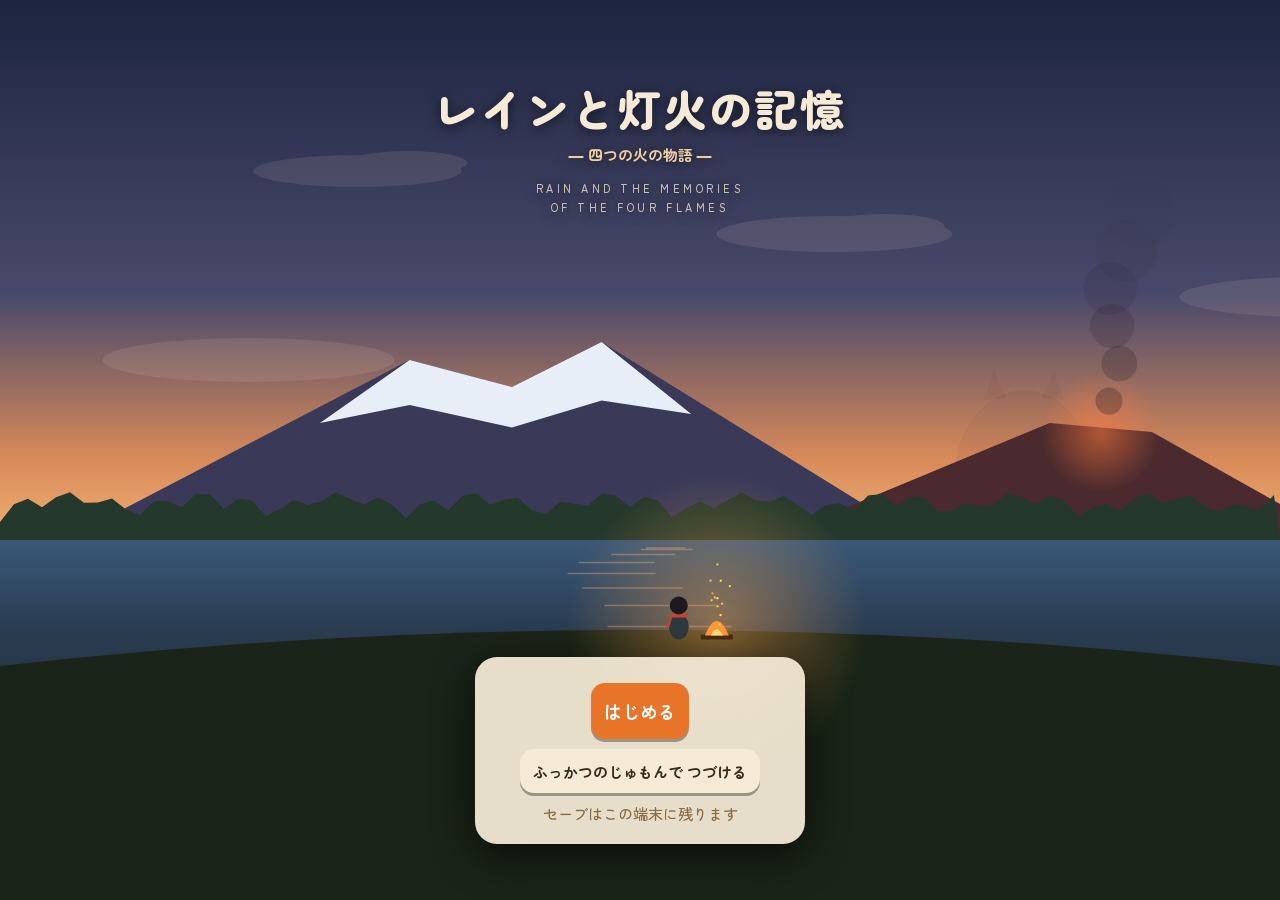
==== commit fe65c888: "馬のアニメーション速度が速すぎてブリブリ震える問題を修正 歩行フレームの切り替え判定がP.stepに対して速すぎ（約19回/秒）、 プレイヤー本体のアニメーションと同じ歩幅基準（step/πで約2フレ" ====
--- a/game/index.html
+++ b/game/index.html
@@ -678,7 +678,7 @@
 
 // ================= 新エリアの描画 =================
 function drawHorse(g,x,y,dir,st,moving){
- const key=(dir<0?'horse_l':'horse_r')+(moving?(Math.floor(st*1.6)%2):0),im=ENV[key];
+ const key=(dir<0?'horse_l':'horse_r')+(moving?(Math.floor(st/Math.PI)%2):0),im=ENV[key];
  if(im&&im.ok){g.save();g.translate(x,y);g.fillStyle='#0004';g.beginPath();g.ellipse(0,20,20,6,0,0,7);g.fill();
   const ih=68,iw=im.width*(ih/im.height);g.imageSmoothingEnabled=false;g.drawImage(im,-iw/2,-ih+14,iw,ih);g.imageSmoothingEnabled=true;g.restore();return}
  g.save();g.translate(x,y);g.fillStyle='#0004';g.beginPath();g.ellipse(0,2,22,6,0,0,7);g.fill();g.scale(dir,1);ink(g);
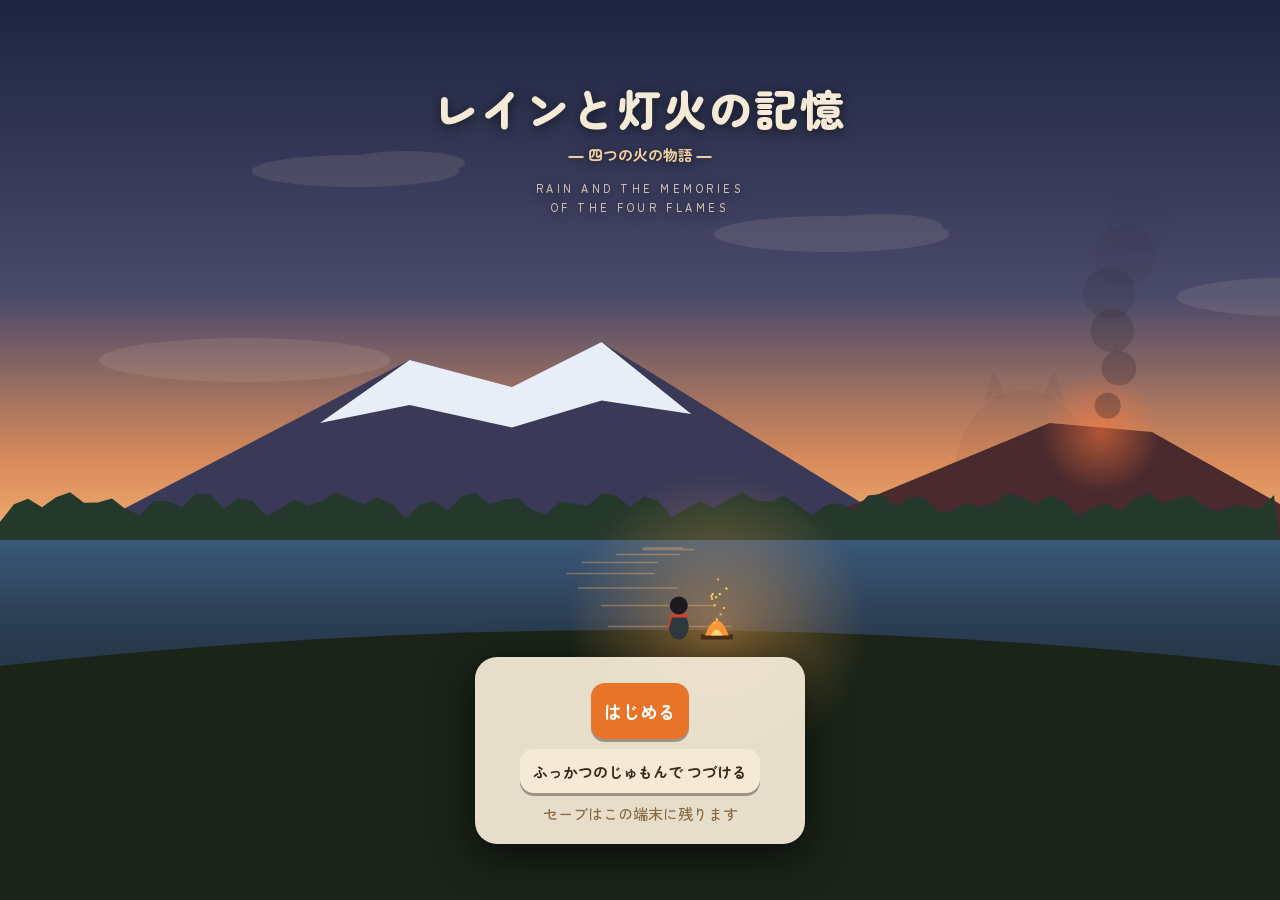
==== commit 3b11f945: "マスターモード料理システムを追加（第1段階：食材・レシピ・図鑑） - 通常クリア後に解禁される S.master フラグを追加（クリア時に自動解禁、既クリア save も遡って解禁） - マスター限定" ====
--- a/game/index.html
+++ b/game/index.html
@@ -283,7 +283,17 @@
  shimeji:{n:'しめじ',t:'mush',v:1,c:'#b89870',pic:42},ichigo:{n:'いちご',t:'fruit',v:2,c:'#e83040',pic:26},lemon:{n:'レモン',t:'fruit',v:1,c:'#f8e040',pic:28},
  koshou:{n:'こしょう',t:'spice',v:0,c:'#806048',pic:31},shoyu:{n:'しょうゆ',t:'soy',v:0,c:'#402018',pic:32},miso:{n:'みそ',t:'miso',v:1,c:'#b07030',pic:33},su:{n:'酢',t:'sauce',v:0,c:'#e8d070',pic:34},oil:{n:'オリーブオイル',t:'oil',v:0,c:'#c8c040',pic:35},
  sato:{n:'砂糖',t:'sugar',v:1,c:'#ffffff',pic:37},consomme:{n:'コンソメ',t:'salt',v:0,c:'#f0a030',pic:38},ketchup:{n:'ケチャップ',t:'tomato',v:0,c:'#d02020',pic:39},mayo:{n:'マヨネーズ',t:'sauce',v:1,c:'#f8f0c0',pic:40},sauce:{n:'ソース',t:'sauce',v:0,c:'#502010',pic:41},
- curry:{n:'カレー粉',t:'spice',v:0,c:'#c08020',pic:44},ninniku:{n:'にんにく',t:'oil',v:0,c:'#f0e8d8',pic:46}
+ curry:{n:'カレー粉',t:'spice',v:0,c:'#c08020',pic:44},ninniku:{n:'にんにく',t:'oil',v:0,c:'#f0e8d8',pic:46},
+ pmeat:{n:'高級肉',t:'pmeat',s:'meatchunk',v:5,c:'#c83030',master:1},
+ marble:{n:'霜降り肉',t:'marble',s:'meatchunk',v:6,c:'#e8a0a8',master:1},
+ giantfish:{n:'巨大魚',t:'giantfish',s:'fish',v:6,c:'#3a78b0',master:1},
+ goldfish:{n:'黄金魚',t:'goldfish',s:'fish',v:8,c:'#f2c230',gold:1,rare:1,master:1},
+ dragonmeat:{n:'ドラゴン肉',t:'dragonmeat',s:'meatchunk',v:7,c:'#7a2040',rare:1,master:1},
+ goldmush:{n:'黄金キノコ',t:'goldmush',s:'mush',v:7,c:'#f2c230',gold:1,rare:1,master:1},
+ kingmush:{n:'王様キノコ',t:'kingmush',s:'mush',v:6,c:'#8a4ab0',master:1},
+ phantomfruit:{n:'幻の果実',t:'phantomfruit',s:'fruit',v:6,c:'#d8e8f0',rare:1,master:1},
+ dragonfruit:{n:'ドラゴンフルーツ',t:'dragonfruit',s:'fruit',v:5,c:'#e84a8a',master:1},
+ corn:{n:'コーン',t:'corn',s:'corn',v:2,c:'#f4d44a',master:1}
 };
 Object.assign(ING.kinoko,{pic:24});Object.assign(ING.ringo,{pic:25});Object.assign(ING.berry,{pic:27});Object.assign(ING.mitsu,{pic:36});Object.assign(ING.herb,{pic:29});Object.assign(ING.chili,{pic:45});Object.assign(ING.tamago,{pic:10});Object.assign(ING.mugi,{pic:14});Object.assign(ING.sakana,{pic:7});Object.assign(ING.shio,{pic:30});Object.assign(ING.milk,{pic:11});
 const RECIPES=[
@@ -340,10 +350,29 @@
  {id:'gyudon',n:'牛丼',req:['rice', 'meat', 'soy'],opt:['veg', 'sugar'],pic:35,cat:'main',h:'＠rice・＠meat・＠soy'},
  {id:'misoshiru',n:'味噌汁',req:['miso', 'veg'],opt:['mush', 'fish', 'sea'],pic:36,cat:'soup',h:'＠miso・＠veg'},
  {id:'berrytart',n:'ベリータルト',req:['fruit', 'grain', 'dairy'],opt:['sugar', 'egg', 'honey'],pic:37,cat:'sweet',h:'＠fruit・＠grain・＠dairy'},
+ {id:'kushidango',n:'肉串',req:['meat'],opt:['salt','spice'],cat:'meat',rarity:1,h:'肉だけで'},
+ {id:'chahan',n:'チャーハン',req:['rice','egg','soy'],opt:['veg','salt'],cat:'main',rarity:1,h:'米・たまご・しょうゆ'},
+ {id:'vegsoup',n:'野菜スープ',req:['veg','salt'],opt:['herb','mush'],cat:'soup',rarity:1,h:'やさいと塩'},
+ {id:'mushsoup',n:'キノコスープ',req:['mush','milk'],opt:['salt','herb'],cat:'soup',rarity:2,h:'キノコとミルク'},
+ {id:'pmeatsteak',n:'高級ステーキ',req:['pmeat'],opt:['salt','herb','spice'],cat:'meat',rarity:2,master:1,h:'高級肉だけで'},
+ {id:'marblesteak',n:'霜降りステーキ',req:['marble'],opt:['salt','herb','spice'],cat:'meat',rarity:3,master:1,h:'霜降り肉だけで'},
+ {id:'goldsteak',n:'黄金ステーキ',req:['dragonmeat','marble'],opt:['spice','herb'],cat:'meat',rarity:5,master:1,h:'ドラゴン肉と霜降り肉'},
+ {id:'herocurry',n:'勇者カレー',req:['pmeat','rice','spice'],opt:['veg','tomato','salt'],cat:'main',rarity:3,master:1,h:'高級肉・米・スパイス'},
+ {id:'seafoodsoup',n:'魚介スープ',req:['giantfish'],opt:['sea','salt','herb','milk'],cat:'fish',rarity:2,master:1,h:'巨大魚だけで'},
+ {id:'sushimori',n:'寿司盛り',req:['rice','giantfish'],opt:['sea','salt'],cat:'fish',rarity:3,master:1,h:'米と巨大魚'},
+ {id:'kaisendon',n:'海鮮丼',req:['rice','giantfish','sea'],opt:['herb','salt'],cat:'fish',rarity:4,master:1,h:'米・巨大魚・えびいか'},
+ {id:'densetsudon',n:'伝説の海鮮丼',req:['rice','giantfish','sea','goldfish'],opt:['herb','salt'],cat:'fish',rarity:5,master:1,h:'米・巨大魚・えびいか・黄金魚'},
+ {id:'dragonsoup',n:'ドラゴンスープ',req:['dragonmeat'],opt:['dragonfruit','herb','salt'],cat:'soup',rarity:4,master:1,h:'ドラゴン肉だけで'},
+ {id:'fairycake',n:'妖精のケーキ',req:['phantomfruit','dairy','sugar'],opt:['honey','milk'],cat:'sweet',rarity:4,master:1,h:'幻の果実・チーズ系・砂糖'},
+ {id:'kingcourse',n:'王様のフルコース',req:['dragonmeat','giantfish','kingmush','phantomfruit'],opt:['salt','herb','spice'],cat:'main',rarity:5,master:1,h:'伝説の4食材すべて'},
+ {id:'cornsoup',n:'コーンスープ',req:['corn','milk'],opt:['salt','dairy','herb'],cat:'soup',rarity:2,master:1,h:'コーンとミルク'},
+ {id:'phantomice',n:'幻のアイス',req:['phantomfruit','milk'],opt:['sugar','honey'],cat:'sweet',rarity:4,master:1,h:'幻の果実とミルク'},
+ {id:'dragonfruitmori',n:'ドラゴンフルーツ盛り',req:['dragonfruit'],opt:[],cat:'sweet',rarity:3,master:1,h:'ドラゴンフルーツだけで'},
+ {id:'hotsoup',n:'激辛スープ',req:['herb'],reqIng:['chili'],opt:['salt'],cat:'soup',rarity:3,master:1,h:'ほのおトウガラシを使ったスープ'},
  {id:'mystery',n:'ふしぎな料理',req:[],opt:[],h:'組み合わせが合わないとき'}
 ];
 const FX={warm:'ぽかぽか',cold:'ひんやり'};
-const tagName={mush:'キノコ',fruit:'果物',honey:'ハチミツ',herb:'草',egg:'たまご',grain:'ムギ・粉',fish:'魚',crab:'カニ',salt:'塩',milk:'ミルク',meat:'肉',sea:'えび・いか',dairy:'チーズ・バター',rice:'米',pasta:'パスタ',veg:'やさい',tomato:'トマト',spice:'スパイス',soy:'しょうゆ',miso:'みそ',sauce:'ソース類',oil:'オイル',sugar:'砂糖'};
+const tagName={mush:'キノコ',fruit:'果物',honey:'ハチミツ',herb:'草',egg:'たまご',grain:'ムギ・粉',fish:'魚',crab:'カニ',salt:'塩',milk:'ミルク',meat:'肉',sea:'えび・いか',dairy:'チーズ・バター',rice:'米',pasta:'パスタ',veg:'やさい',tomato:'トマト',spice:'スパイス',soy:'しょうゆ',miso:'みそ',sauce:'ソース類',oil:'オイル',sugar:'砂糖',pmeat:'高級肉',marble:'霜降り肉',giantfish:'巨大魚',goldfish:'黄金魚',dragonmeat:'ドラゴン肉',goldmush:'黄金キノコ',kingmush:'王様キノコ',phantomfruit:'幻の果実',dragonfruit:'ドラゴンフルーツ',corn:'コーン'};
 RECIPES.forEach(r=>{if(r.h&&r.h.includes('＠'))r.h=r.req.map(t=>tagName[t]).join('・')});
 {const PM={stew:[0,'soup'],shioyaki:[17,'fish'],tart:[29,'sweet'],takikomi:[null,'main'],omelet:[null,'veg'],pancake:[null,'sweet'],zosui:[null,'main'],herbfish:[null,'fish'],honeyapple:[null,'sweet'],hotmilk:[null,'drink'],bread:[null,'main'],soup:[null,'soup'],saute:[null,'veg'],yakifruit:[null,'sweet'],kushiyaki:[null,'fish'],yakigani:[null,'fish'],medama:[null,'veg'],itame:[null,'veg'],mystery:[null,'other']};RECIPES.forEach(r=>{const m=PM[r.id];if(m){if(m[0]!=null)r.pic=m[0];r.cat=m[1]}})}
 const WEAPONS=[
@@ -443,7 +472,7 @@
 }
 
 // ================= セーブ =================
-const DEF=()=>({world:{t:.3,day:1},secrets:{},memories:{},chestsOpened:{},flags:{},quick:[],gear:{owned:['bouken'],eq:{head:null,body:'bouken',feet:null,mask:null,acc:null},sets:[null,null,null]},story:STORY_DEF(),pz:{},mk:{},ig:{},mat:{},mini:{},wq:{},mfarm:{plots:[]},archkun:akDef(),ownedMonsters:[],activeCompanion:null,monsterDex:{},monsterSettings:{tactic:'gangan'},monsterFarm:{},fusionRecipes:{},discoveredFusions:{},lv:1,exp:0,kills:0,tre:{},srch:{},got:{},veh:{horse:0,boat:0},islandChest:0,bag:{},dishes:[],found:{},q:NPCS.map(()=>0),hp:6,max:6,fx:null,fxT:0,g:0,wood:0,weapons:[],stage:1,build:{house:0,farm:0,coop:0,flower:0},chest:0,oniDown:0,farmT:0,coopT:0,allDone:0,gameCleared:0});
+const DEF=()=>({world:{t:.3,day:1},secrets:{},memories:{},chestsOpened:{},flags:{},quick:[],gear:{owned:['bouken'],eq:{head:null,body:'bouken',feet:null,mask:null,acc:null},sets:[null,null,null]},story:STORY_DEF(),pz:{},mk:{},ig:{},mat:{},mini:{},wq:{},mfarm:{plots:[]},archkun:akDef(),ownedMonsters:[],activeCompanion:null,monsterDex:{},monsterSettings:{tactic:'gangan'},monsterFarm:{},fusionRecipes:{},discoveredFusions:{},lv:1,exp:0,kills:0,tre:{},srch:{},got:{},veh:{horse:0,boat:0},islandChest:0,bag:{},dishes:[],found:{},q:NPCS.map(()=>0),hp:6,max:6,fx:null,fxT:0,g:0,wood:0,weapons:[],stage:1,build:{house:0,farm:0,coop:0,flower:0},chest:0,oniDown:0,farmT:0,coopT:0,allDone:0,gameCleared:0,master:0});
 let S=DEF();
 try{
  const s3=JSON.parse(localStorage.getItem('ren-cook3')||'null');
@@ -453,6 +482,7 @@
 while(S.q.length<NPCS.length)S.q.push(0);
 S.build=Object.assign({house:0,farm:0,coop:0,flower:0},S.build);
 S.pz=S.pz||{};S.tre=S.tre||{};S.srch=S.srch||{};S.got=S.got||{};S.veh=Object.assign({horse:0,boat:0},S.veh);S.lv=S.lv||1;S.exp=S.exp||0;S.kills=S.kills||0;
+if(S.gameCleared&&!S.master)S.master=1;
 fixStory();
 if(S.oniLv==null){S.oniLv=S.oniDown?1:0;S.oniDown=0}
 S.weapons=[...new Set(S.weapons.map(id=>id==='isword'?'futsu':id==='fsword'?'hono':id))];if(!S.eq||!S.weapons.includes(S.eq))S.eq=S.weapons[S.weapons.length-1]||null;
@@ -581,6 +611,12 @@
  {k:'jaga',r:'field',n:2},{k:'negi',r:'field',n:2},{k:'ninjin',r:'field',n:2},{k:'tomato',r:'meadow',n:2},{k:'cabbage',r:'meadow',n:1},{k:'lettuce',r:'meadow',n:1},{k:'kome',r:'field',n:2},{k:'ichigo',r:'meadow',n:1},
  {k:'ninniku',r:'forest',n:1},{k:'kani',r:'beach',n:2},{k:'gold',r:'island',n:1}
 ];
+const MASTER_SPAWN=[
+ {k:'pmeat',r:'plains',n:2},{k:'marble',r:'snow',n:1},{k:'giantfish',r:'coast',n:2},
+ {k:'goldfish',r:'island',n:1},{k:'dragonmeat',r:'hot',n:1},{k:'goldmush',r:'north',n:1},
+ {k:'kingmush',r:'hot',n:1},{k:'phantomfruit',r:'island',n:1},{k:'dragonfruit',r:'beach',n:2},
+ {k:'corn',r:'field',n:2}
+];
 const items=[],respawn=[],coins=[],fxs=[];
 function spawnOne(sp){
  for(let t=0;t<120;t++){
@@ -590,6 +626,7 @@
  }
 }
 SPAWN.forEach(sp=>{for(let i=0;i<sp.n;i++)spawnOne(sp)});
+if(S.master)MASTER_SPAWN.forEach(sp=>{for(let i=0;i<sp.n;i++)spawnOne(sp)});
 items.push({k:'milk',x:HUT.x+60,y:HUT.y+20,ph:0,sp:{k:'milk',fixed:1}});
 [['cheese',-120,40],['butter',-80,60],['cream',120,50]].forEach(([k,dx,dy])=>items.push({k,x:RANCH.x+dx,y:RANCH.y+dy,ph:0,sp:{k,fixed:1}}));
 
@@ -646,7 +683,9 @@
   fish:`<ellipse cx="18" cy="20" rx="12" ry="7" fill="${c}"/><path d="M29 20l8-6v12z" fill="${c}"/><circle cx="12" cy="18" r="1.6" fill="#223"/>`,
   crab:`<ellipse cx="20" cy="23" rx="11" ry="7" fill="${c}"/><circle cx="8" cy="14" r="4" fill="${c}"/><circle cx="32" cy="14" r="4" fill="${c}"/><circle cx="16" cy="18" r="1.5" fill="#223"/><circle cx="24" cy="18" r="1.5" fill="#223"/>`,
   salt:`<path d="M10 30l5-16 8-4 8 10-3 10z" fill="${c}" stroke="#c49aa8"/>`,
-  milk:`<path d="M13 12h14v4l3 5v13H10V21l3-5z" fill="#fff" stroke="#9aa"/><rect x="10" y="22" width="20" height="6" fill="#7ab0d8"/>`
+  milk:`<path d="M13 12h14v4l3 5v13H10V21l3-5z" fill="#fff" stroke="#9aa"/><rect x="10" y="22" width="20" height="6" fill="#7ab0d8"/>`,
+  meatchunk:`<path d="M10 28q-4-10 4-18q8-6 16 0q6 6 0 14q-4 6-12 6q2-4-8-2z" fill="${c}" stroke="#0002"/><circle cx="16" cy="19" r="2" fill="#fff8"/>`,
+  corn:`<rect x="15" y="10" width="10" height="22" rx="5" fill="${c}"/>${[13,17,21,25,29].map(y=>`<circle cx="17" cy="${y}" r="1.6" fill="#e8b020"/><circle cx="23" cy="${y}" r="1.6" fill="#e8b020"/>`).join('')}<path d="M15 12q-5-2-7 2M25 12q5-2 7 2" stroke="#5aa04a" stroke-width="2" fill="none"/>`
  };
  return `<svg viewBox="0 0 40 40">${shapes[sh]}</svg>`;
 }
@@ -673,6 +712,8 @@
  else if(t==='crab'){g.beginPath();g.ellipse(0,0,8,5,0,0,7);g.arc(-8,-5,3,0,7);g.arc(8,-5,3,0,7);g.fill()}
  else if(t==='salt'){g.strokeStyle='#b88';g.beginPath();g.moveTo(-8,6);g.lineTo(-4,-7);g.lineTo(3,-9);g.lineTo(9,0);g.lineTo(6,6);g.closePath();g.fill();g.stroke()}
  else if(t==='milk'){g.fillStyle='#ddd';g.fillRect(-7,-8,14,16);g.fillStyle='#7ab0d8';g.fillRect(-7,-2,14,5)}
+ else if(t==='meatchunk'){g.beginPath();g.ellipse(0,0,10,8,0,0,7);g.fill();g.fillStyle='#fff8';g.beginPath();g.arc(-3,-3,2,0,7);g.fill()}
+ else if(t==='corn'){g.fillRect(-4,-10,8,18);g.fillStyle='#e8b020';for(let i=-8;i<10;i+=5)for(let j=-3;j<4;j+=4)g.fillRect(i,j,2,2)}
  g.restore();
 }
 
@@ -1730,16 +1771,16 @@
 const tagHave=t=>Object.keys(ING).filter(k=>ING[k].t===t).reduce((a,k)=>a+(S.bag[k]||0),0);
 function drawRecipeBook(){
  const el=$('rbook');if(!el)return;S.ig=S.ig||{};
- const list=RECIPES.filter(r=>r.id!=='mystery').sort((a,b)=>(a.pic==null)-(b.pic==null));const nf=list.filter(r=>S.found[r.id]).length;
- const ik=Object.keys(ING),ni=ik.filter(k=>S.ig[k]||S.bag[k]).length;
+ const list=RECIPES.filter(r=>r.id!=='mystery'&&(S.master||!r.master)).sort((a,b)=>(a.pic==null)-(b.pic==null));const nf=list.filter(r=>S.found[r.id]).length;
+ const ik=Object.keys(ING).filter(k=>S.master||!ING[k].master),ni=ik.filter(k=>S.ig[k]||S.bag[k]).length;
  let h=`<div class="rbHead"><img src="chef.png?v=1" alt=""><div><b>料理図鑑</b><small>作ったことのある料理と、集めた食材</small></div></div>
  <div class="rbTabs"><button data-rbt="recipe" class="${rbTab==='recipe'?'on':''}">レシピ</button><button data-rbt="ing" class="${rbTab==='ing'?'on':''}">食材図鑑</button><button data-rbt="mon" class="${rbTab==='mon'?'on':''}">モンスター</button><button data-rbt="mini" class="${rbTab==='mini'?'on':''}">ミニゲーム</button><button data-rbt="nakama" class="${rbTab==='nakama'?'on':''}">なかま</button></div><div id="rbBody">`;
  if(rbTab==='recipe'){
   h+=`<div class="rbCats">${RBCAT.map(([k,n])=>`<button data-rbc="${k}" class="${rbCat===k?'on':''}">${n}</button>`).join('')}</div><div class="rbCount">レシピ ${nf} / ${list.length}</div><div class="rbGrid">`;
-  list.filter(r=>rbCat==='all'||r.cat===rbCat).forEach(r=>{const k=!!S.found[r.id];h+=`<button class="rc${k?'':' un'}${rbSel===r.id?' sel':''}" data-rbs="${r.id}"><span class="st">${'★'.repeat(Math.min(5,Math.max(1,r.req.length)))}</span>${icon(0,{rid:r.id,c:S.found[r.id]||'#c8b898'})}<b>${k?r.n:'？？？'}</b></button>`});
+  list.filter(r=>rbCat==='all'||r.cat===rbCat).forEach(r=>{const k=!!S.found[r.id],st=r.rarity||Math.min(5,Math.max(1,r.req.length));h+=`<button class="rc${k?'':' un'}${rbSel===r.id?' sel':''}" data-rbs="${r.id}"><span class="st">${'★'.repeat(st)}</span>${icon(0,{rid:r.id,c:S.found[r.id]||'#c8b898'})}<b>${k?r.n:'？？？'}</b></button>`});
   h+='</div>';
   const R=RECIPES.find(r=>r.id===rbSel);
-  if(R){const k=!!S.found[R.id];h+=`<div class="rbDet">${icon(0,{rid:R.id,c:S.found[R.id]||'#c8b898'})}<div><h4>${k?R.n:'？？？'} <span style="color:#d08a00;font-size:12px">${'★'.repeat(Math.max(1,R.req.length))}</span></h4><p>${k?'必要な材料（持っている数）':'ヒント：この材料を組み合わせてみよう'}</p><div class="rbNeed">${R.req.map(t=>`<span>${tagIcon(t)}${tagName[t]} <b>${tagHave(t)}</b></span>`).join('')}</div>${R.opt.length?`<p style="color:#9a7a50">入れてもOK：${R.opt.map(t=>tagName[t]).join('・')}</p>`:''}</div></div>`}
+  if(R){const k=!!S.found[R.id],st=R.rarity||Math.min(5,Math.max(1,R.req.length));h+=`<div class="rbDet">${icon(0,{rid:R.id,c:S.found[R.id]||'#c8b898'})}<div><h4>${k?R.n:'？？？'} <span style="color:#d08a00;font-size:12px">${'★'.repeat(st)}</span></h4><p>${k?'必要な材料（持っている数）':'ヒント：この材料を組み合わせてみよう'}</p><div class="rbNeed">${R.req.map(t=>`<span>${tagIcon(t)}${tagName[t]} <b>${tagHave(t)}</b></span>`).join('')}${(R.reqIng||[]).map(ik2=>`<span>${icon(ik2)}${ING[ik2].n} <b>${S.bag[ik2]||0}</b></span>`).join('')}</div>${R.opt.length?`<p style="color:#9a7a50">入れてもOK：${R.opt.map(t=>tagName[t]).join('・')}</p>`:''}</div></div>`}
  }else if(rbTab==='ing'){
   h+=`<div class="rbCount">食材 ${ni} / ${ik.length}</div><div class="rbGrid">`;
   ik.forEach(k=>{const seen=S.ig[k]||S.bag[k];h+=`<div class="rc${seen?'':' un'}">${icon(k)}<b>${seen?ING[k].n:'？？？'}</b>${seen?`<small>×${S.bag[k]||0}・${tagName[ING[k].t]||''}</small>`:''}</div>`});
@@ -2839,7 +2880,7 @@
 function blackFireDefeated(e){
  for(let j=0;j<40;j++)coins.push({x:e.x+(Math.random()-.5)*140,y:e.y+(Math.random()-.5)*80,v:20});
  for(let i=E.length-1;i>=0;i--)if(E[i].summoned)E.splice(i,1);
- EB.length=0;S.story.blackFireDefeated=1;S.story.endingSeen=1;S.gameCleared=1;save();sfx.great();
+ EB.length=0;S.story.blackFireDefeated=1;S.story.endingSeen=1;S.gameCleared=1;S.master=1;save();sfx.great();
  const card2=`<h3>Archくんの正体</h3><p>小さなArchくんが、灯火のかけらのようにきらめきながら ふわりと浮かびあがった。</p><p class="says">Archくん「ぼくは、灯火をずっと見まもってきた、小さな精霊なんだ」</p><p>「本当は、灯火は四つじゃなかった。もうひとつ、五つ目の灯火があったんだよ」</p><p class="says">レイン「……五つ目？」</p><p>Archくんは、レインのむねのあたりを 指さした。</p><p class="says">Archくん「きみだよ、レイン。きみ自身が、五つ目の灯火だったんだ」</p><p class="hint2">つづく</p>`;
  const card3=`<span class="great">GAME CLEAR</span><h3>世界に、色がもどった</h3><p>森にも、海にも、ヒガシヤマにも、あたたかい光がもどってくる。</p><p>わすれられていた思い出が、村のみんなの中に すこしずつ もどっていく。</p><p class="says">レイン「わたしがいなくなっても、灯火は きっと だれかが継いでくれる。……でも、いまは。」</p><p class="says">レイン「みんなと、もう少し いっしょにいたいな」</p><p>アーチ城の鍋に、今日もあたたかい湯気がのぼる。</p><p class="hint2">クリアおめでとう！このまま遊び続けられます</p>`;
  setTimeout(()=>showCard(`<h3>黒い火の本体</h3><p>黒い火は、しずかに くずれていった。</p><p>「……わたしは、わすれられた火。だれにも思い出されなくなった、ぜんぶの記憶の成れの果て」</p><p>「消えてほしくなかった。だから、思い出ごと食べて、守ろうとしたんだ」</p><p>黒い火が消えると、あたりの色が すこしずつ もどってくる。</p><p class="says">レイン「……もう、だいじょうぶ。ひとりじゃないよ」</p><p class="hint2">つづく</p>`,()=>showCard(card2,()=>showCard(card3,checkStage))),400);
@@ -2999,7 +3040,7 @@
 
 function judge(list){
  const tags=new Set(list.map(k=>ING[k].t));
- const r=RECIPES.filter(r=>r.req.length&&r.req.every(t=>tags.has(t))&&[...tags].every(t=>r.req.includes(t)||r.opt.includes(t))).sort((a,b)=>b.req.length-a.req.length)[0]||RECIPES[RECIPES.length-1];
+ const r=RECIPES.filter(r=>r.req.length&&r.req.every(t=>tags.has(t))&&[...tags].every(t=>r.req.includes(t)||r.opt.includes(t))&&(!r.reqIng||r.reqIng.every(k=>list.includes(k)))).sort((a,b)=>(b.req.length-a.req.length)||((b.reqIng?1:0)-(a.reqIng?1:0)))[0]||RECIPES[RECIPES.length-1];
  const fx={};list.forEach(k=>{const e=ING[k].e;if(e)fx[e]=(fx[e]||0)+1});
  const fxKey=fx.warm&&fx.cold?null:(Object.keys(fx)[0]||null);
  const gold=list.some(k=>ING[k].gold),great=r.id!=='mystery'&&Math.random()<.15;
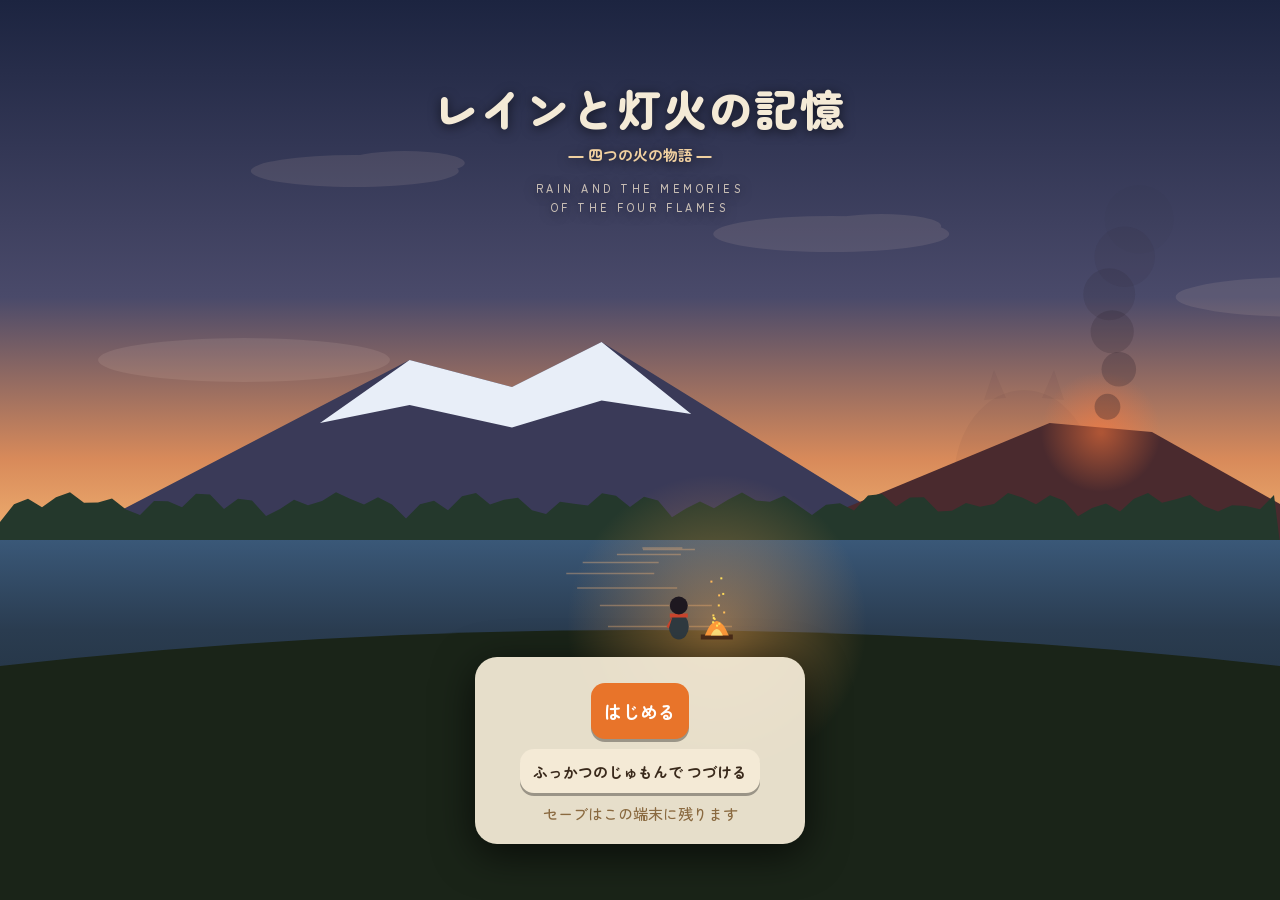
==== commit b1604e41: "テスト用にURLパラメータでマスターモードを有効化できるようにする ?archtest=master を付けてアクセスすると、クリア前でもマスター限定食材・レシピをテストプレイできる（非公開・URLを" ====
--- a/game/index.html
+++ b/game/index.html
@@ -483,6 +483,7 @@
 S.build=Object.assign({house:0,farm:0,coop:0,flower:0},S.build);
 S.pz=S.pz||{};S.tre=S.tre||{};S.srch=S.srch||{};S.got=S.got||{};S.veh=Object.assign({horse:0,boat:0},S.veh);S.lv=S.lv||1;S.exp=S.exp||0;S.kills=S.kills||0;
 if(S.gameCleared&&!S.master)S.master=1;
+try{if(new URLSearchParams(location.search).get('archtest')==='master')S.master=1}catch(e){}
 fixStory();
 if(S.oniLv==null){S.oniLv=S.oniDown?1:0;S.oniDown=0}
 S.weapons=[...new Set(S.weapons.map(id=>id==='isword'?'futsu':id==='fsword'?'hono':id))];if(!S.eq||!S.weapons.includes(S.eq))S.eq=S.weapons[S.weapons.length-1]||null;
